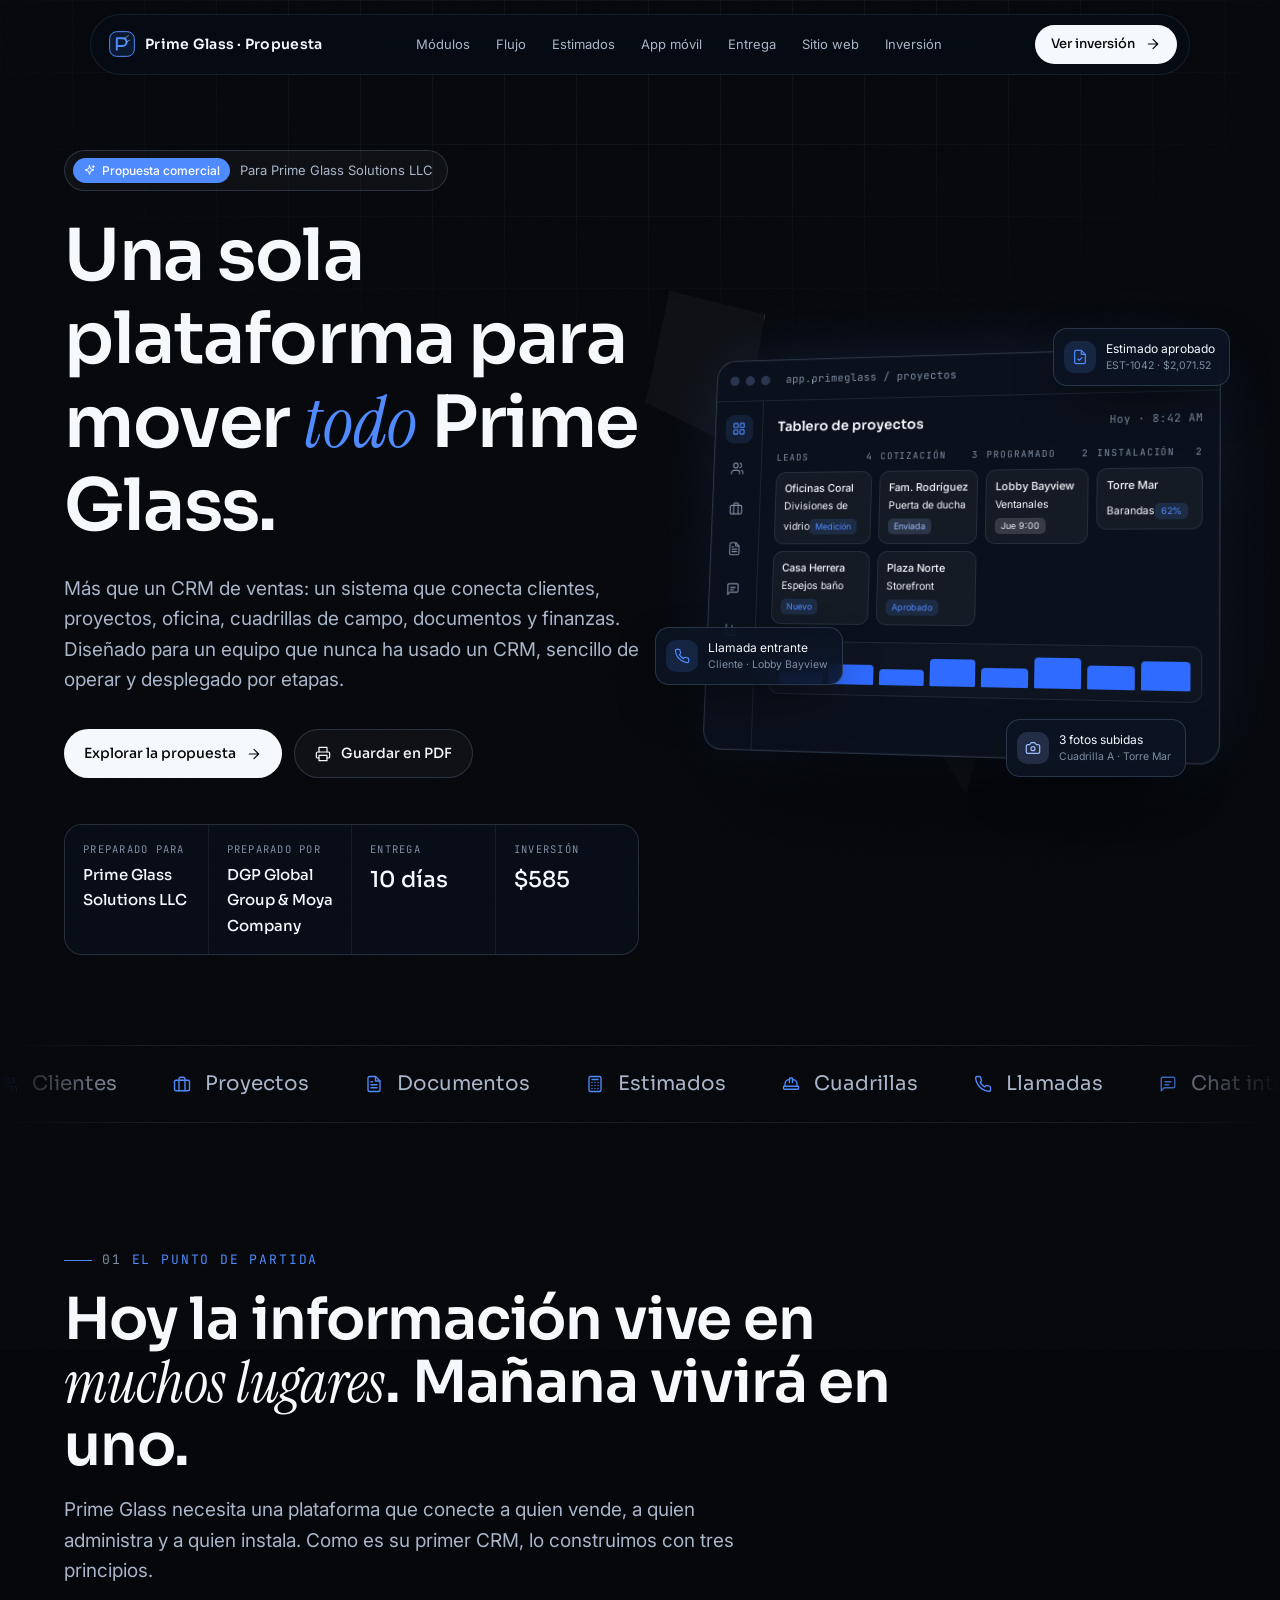
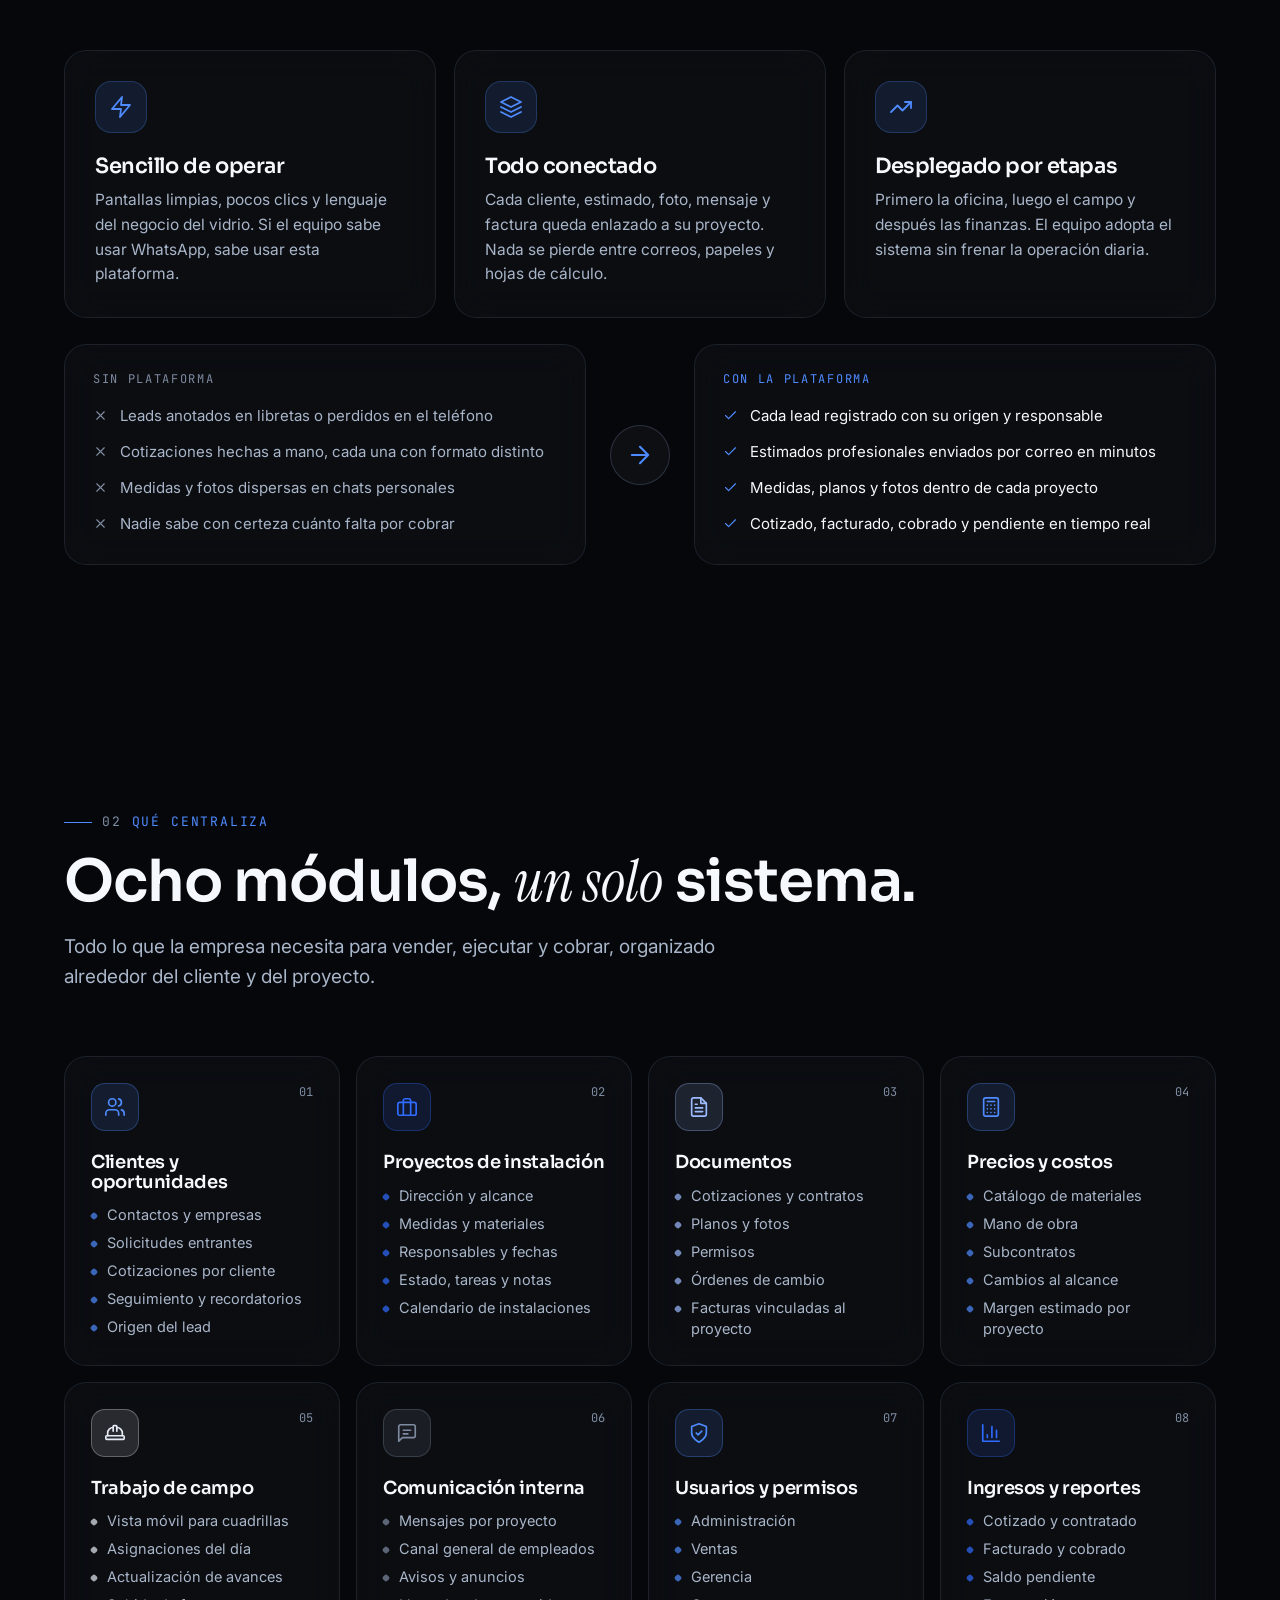
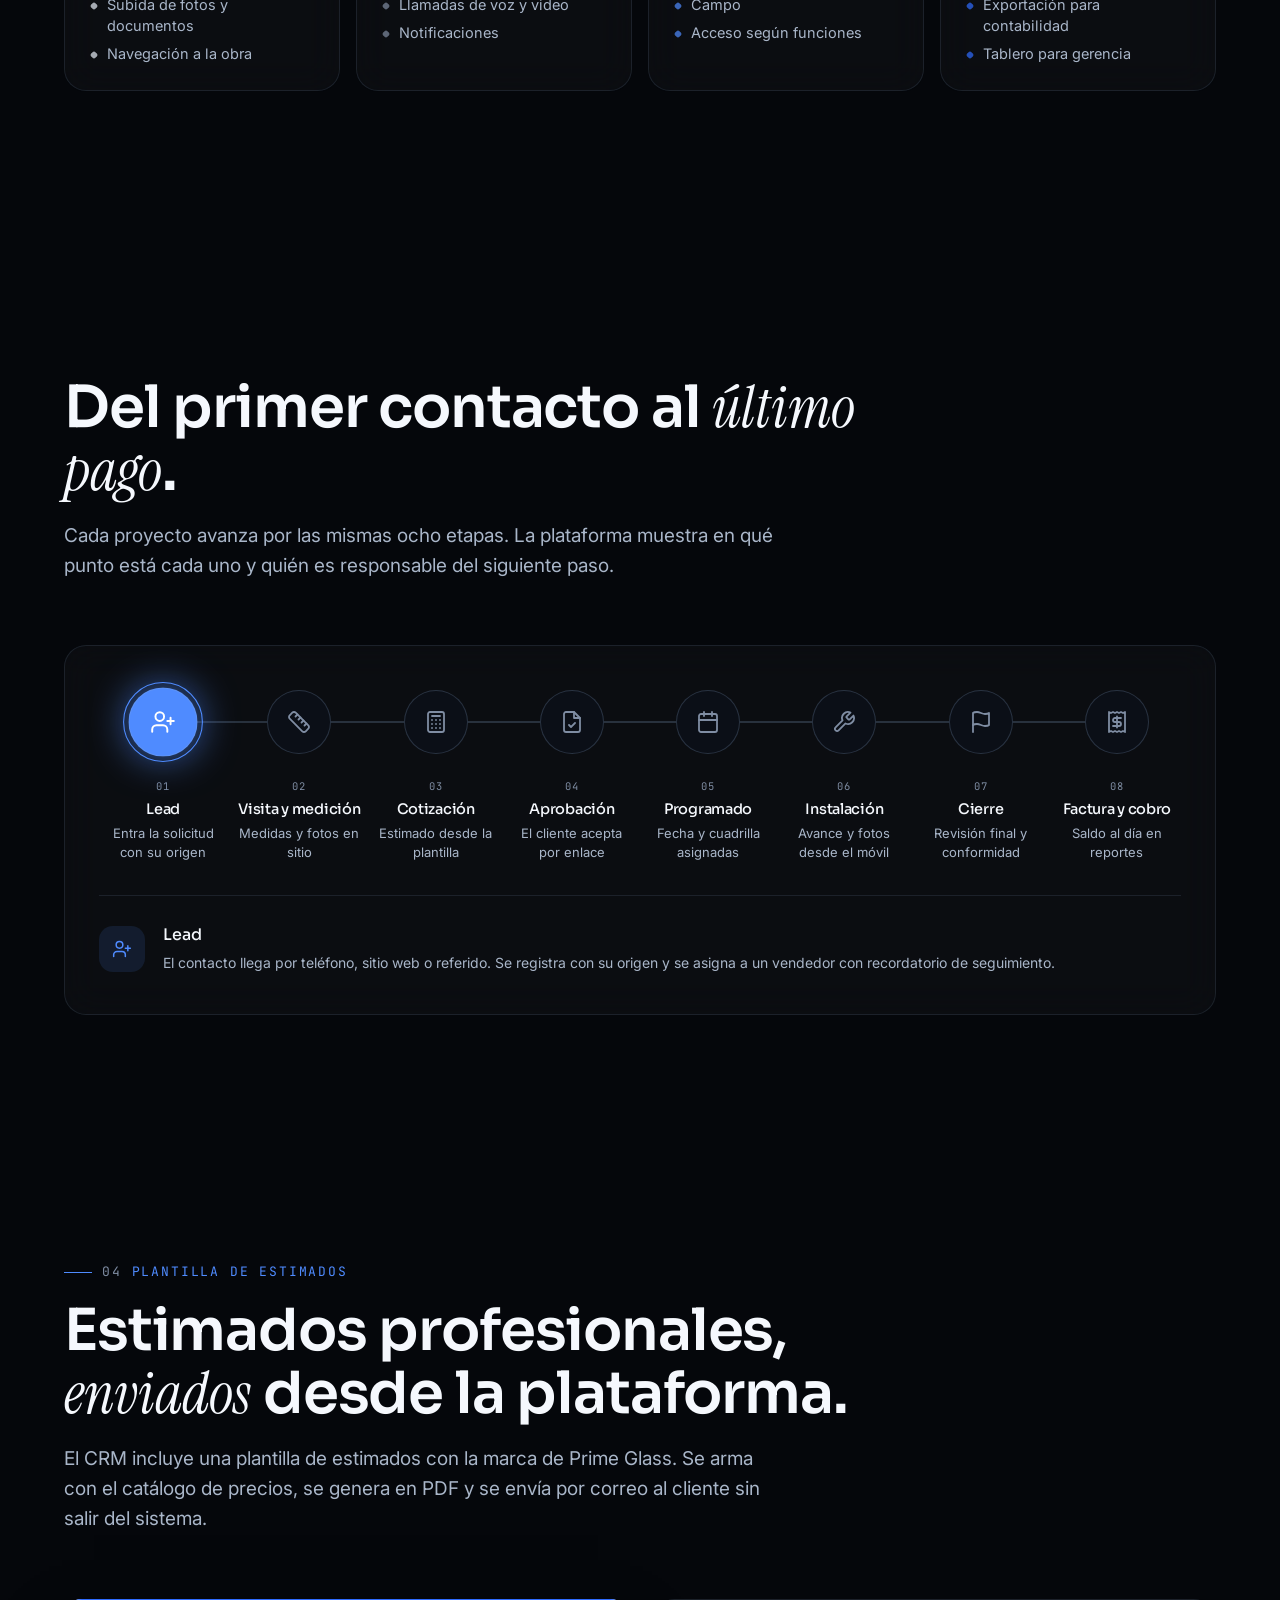
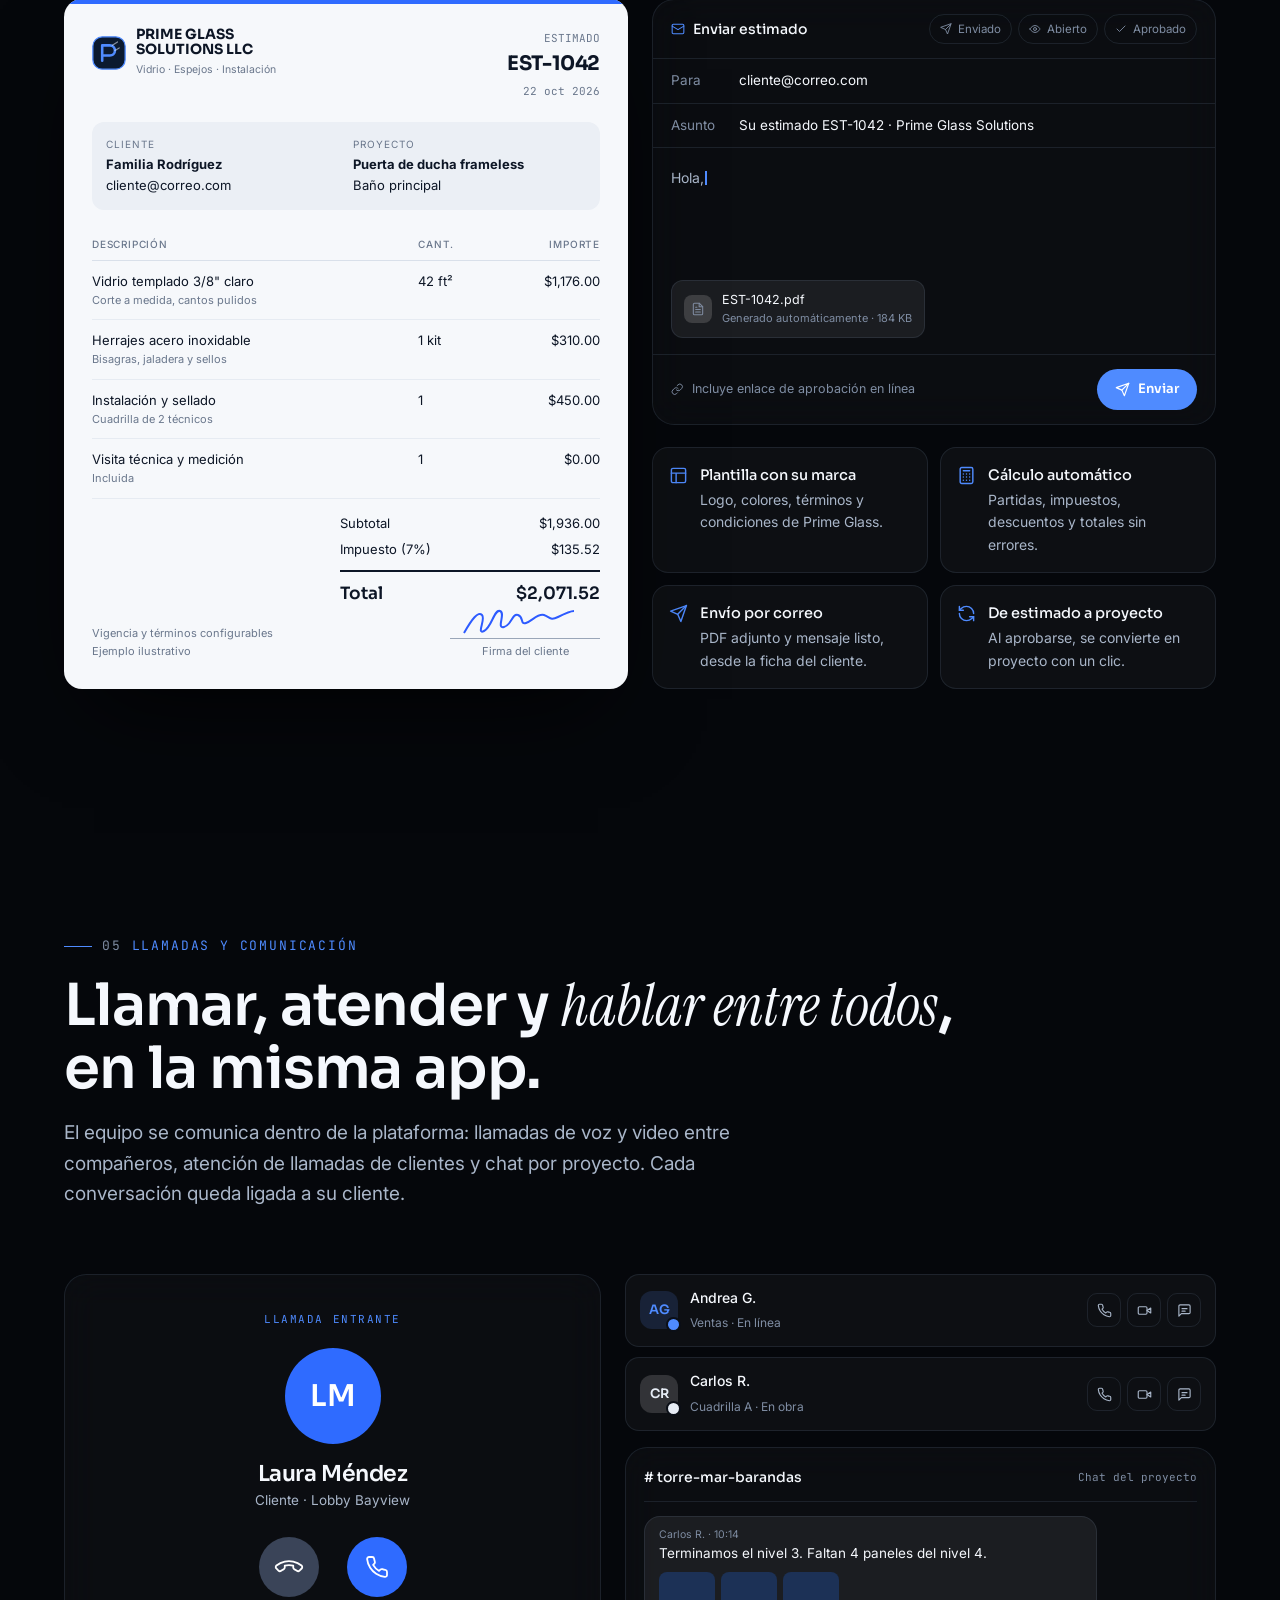
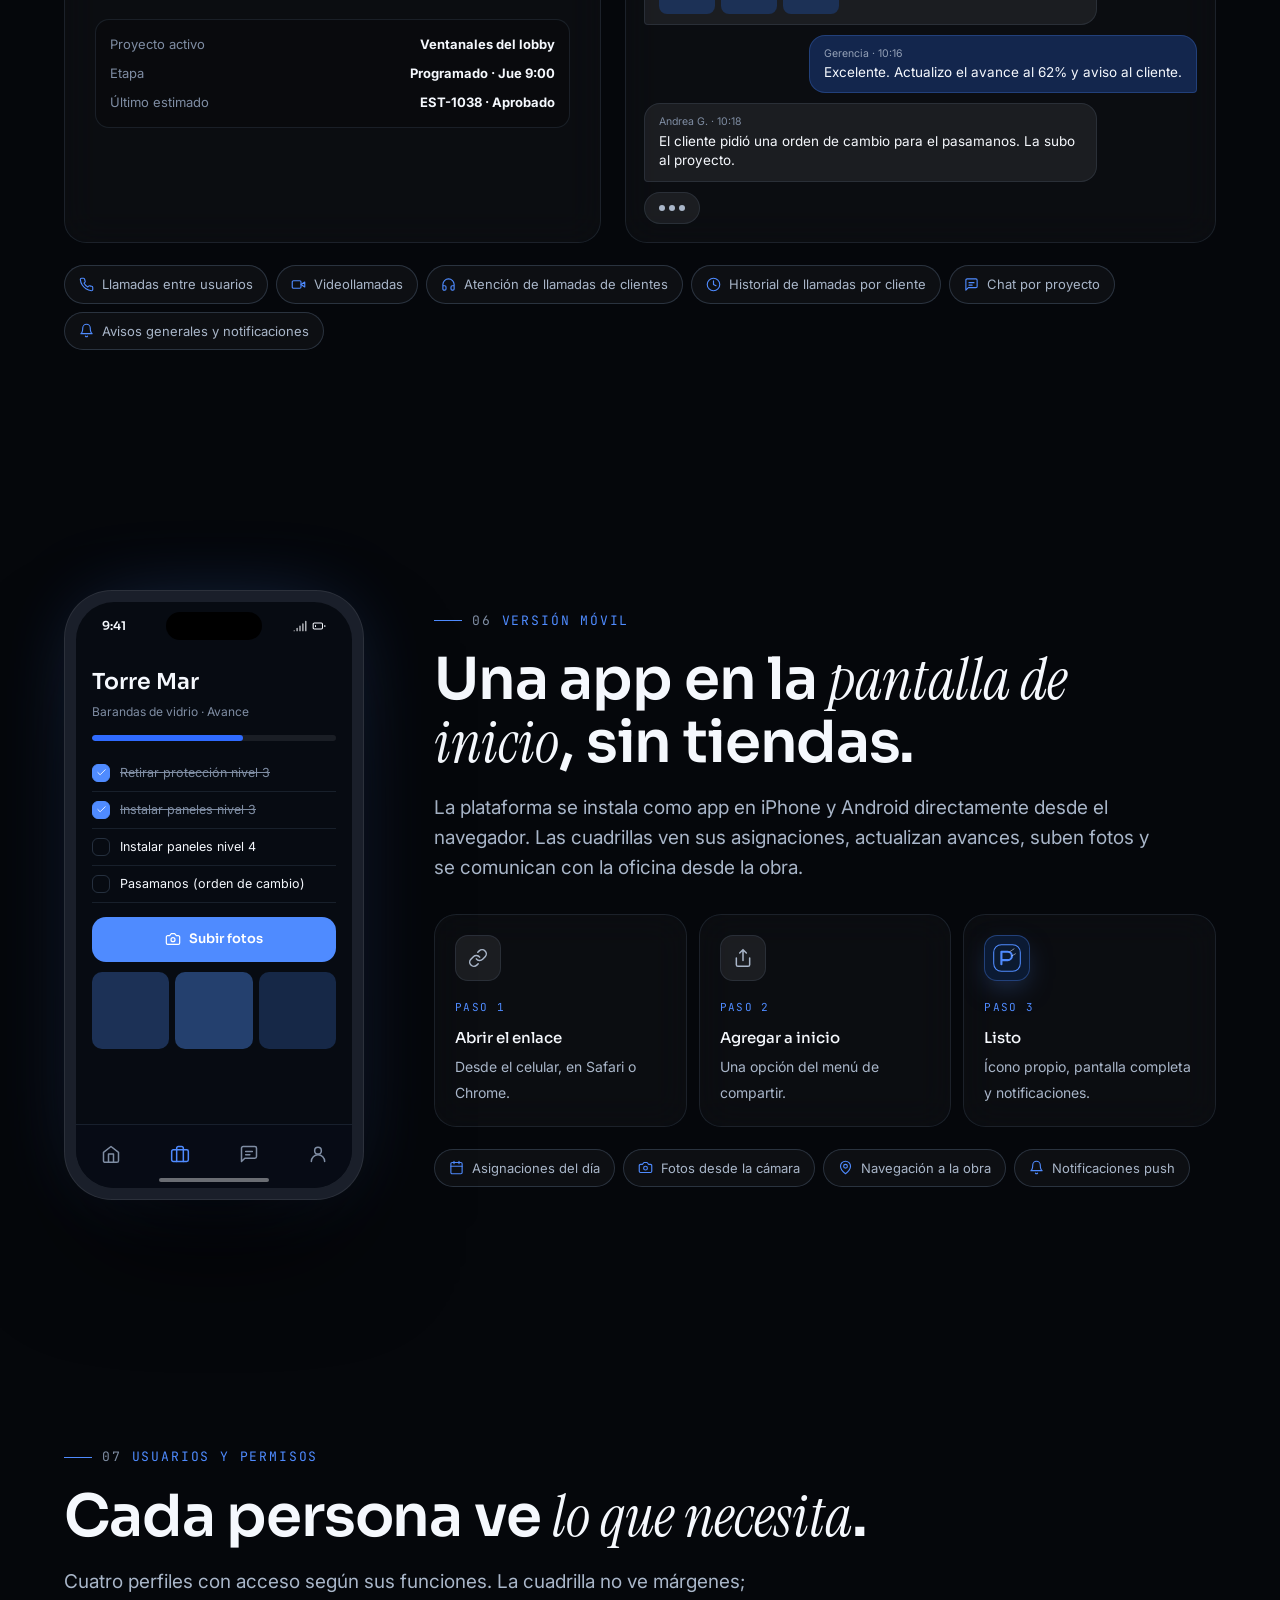
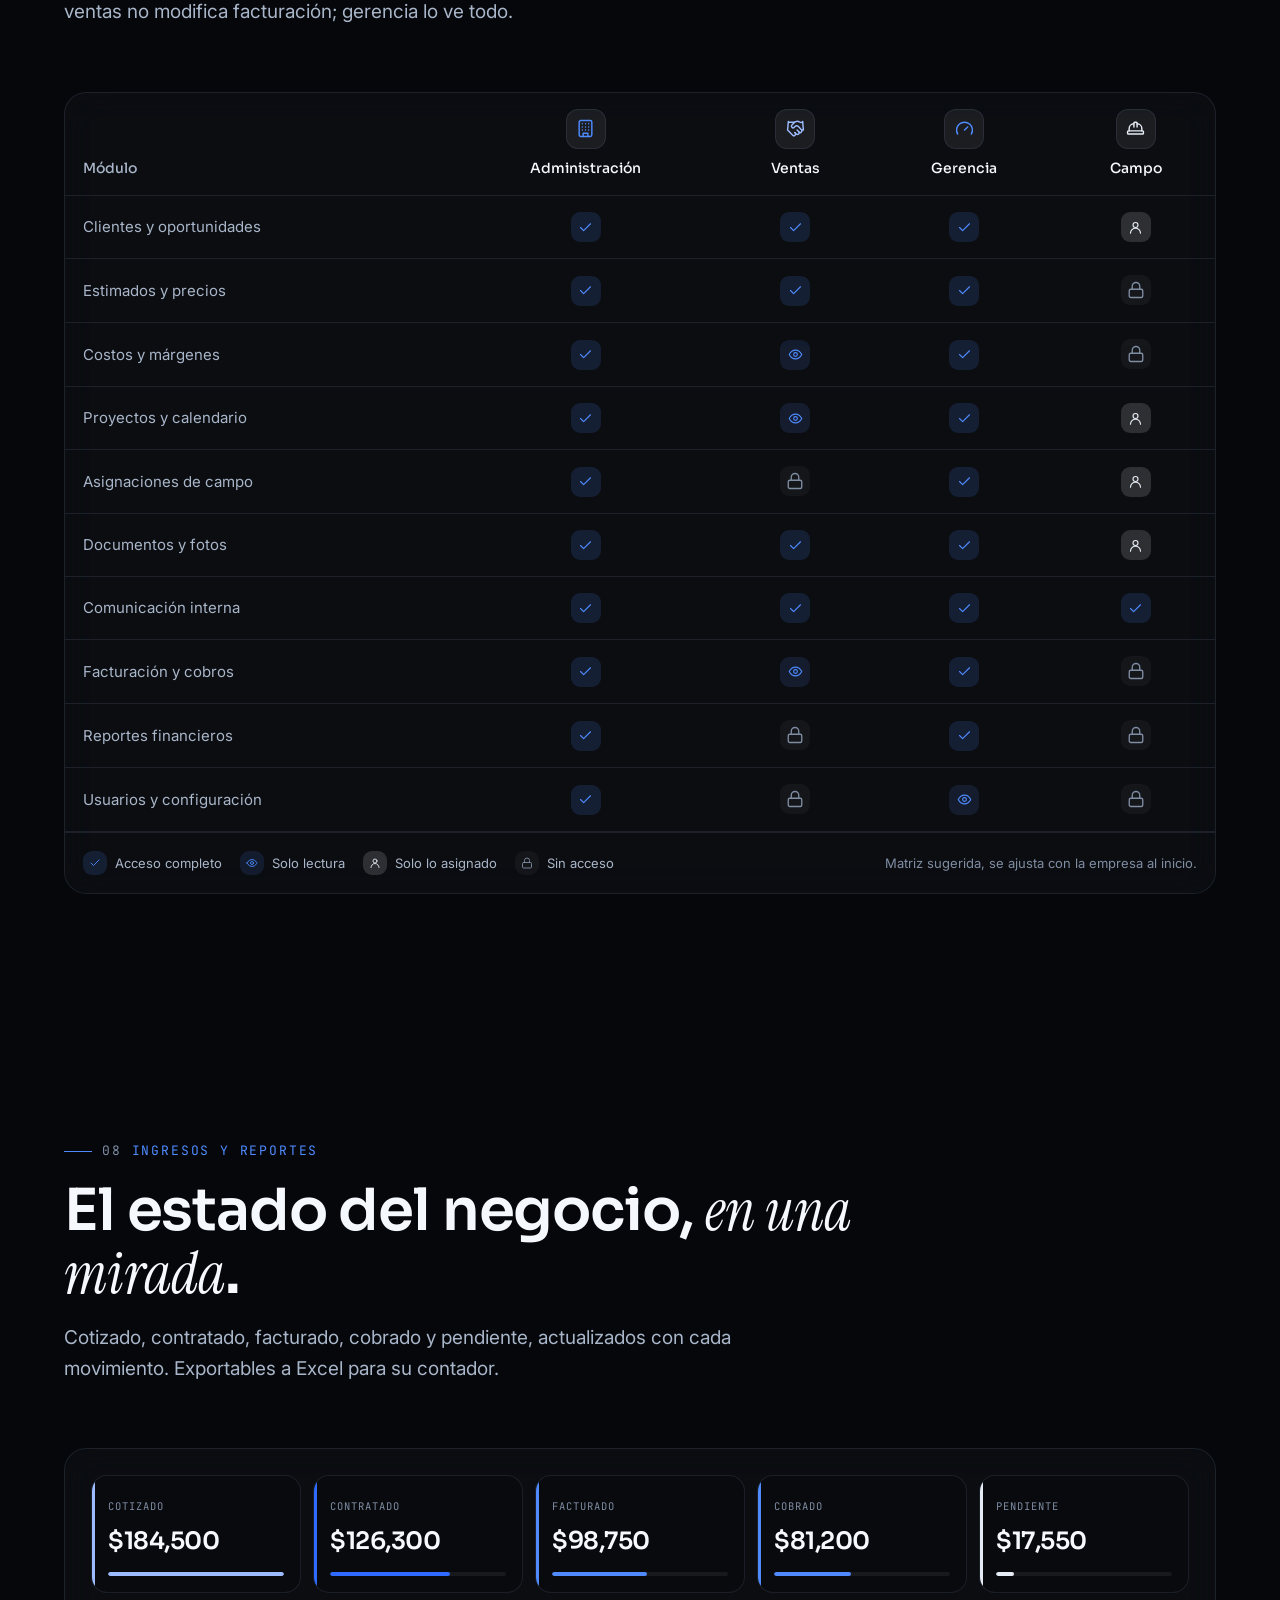
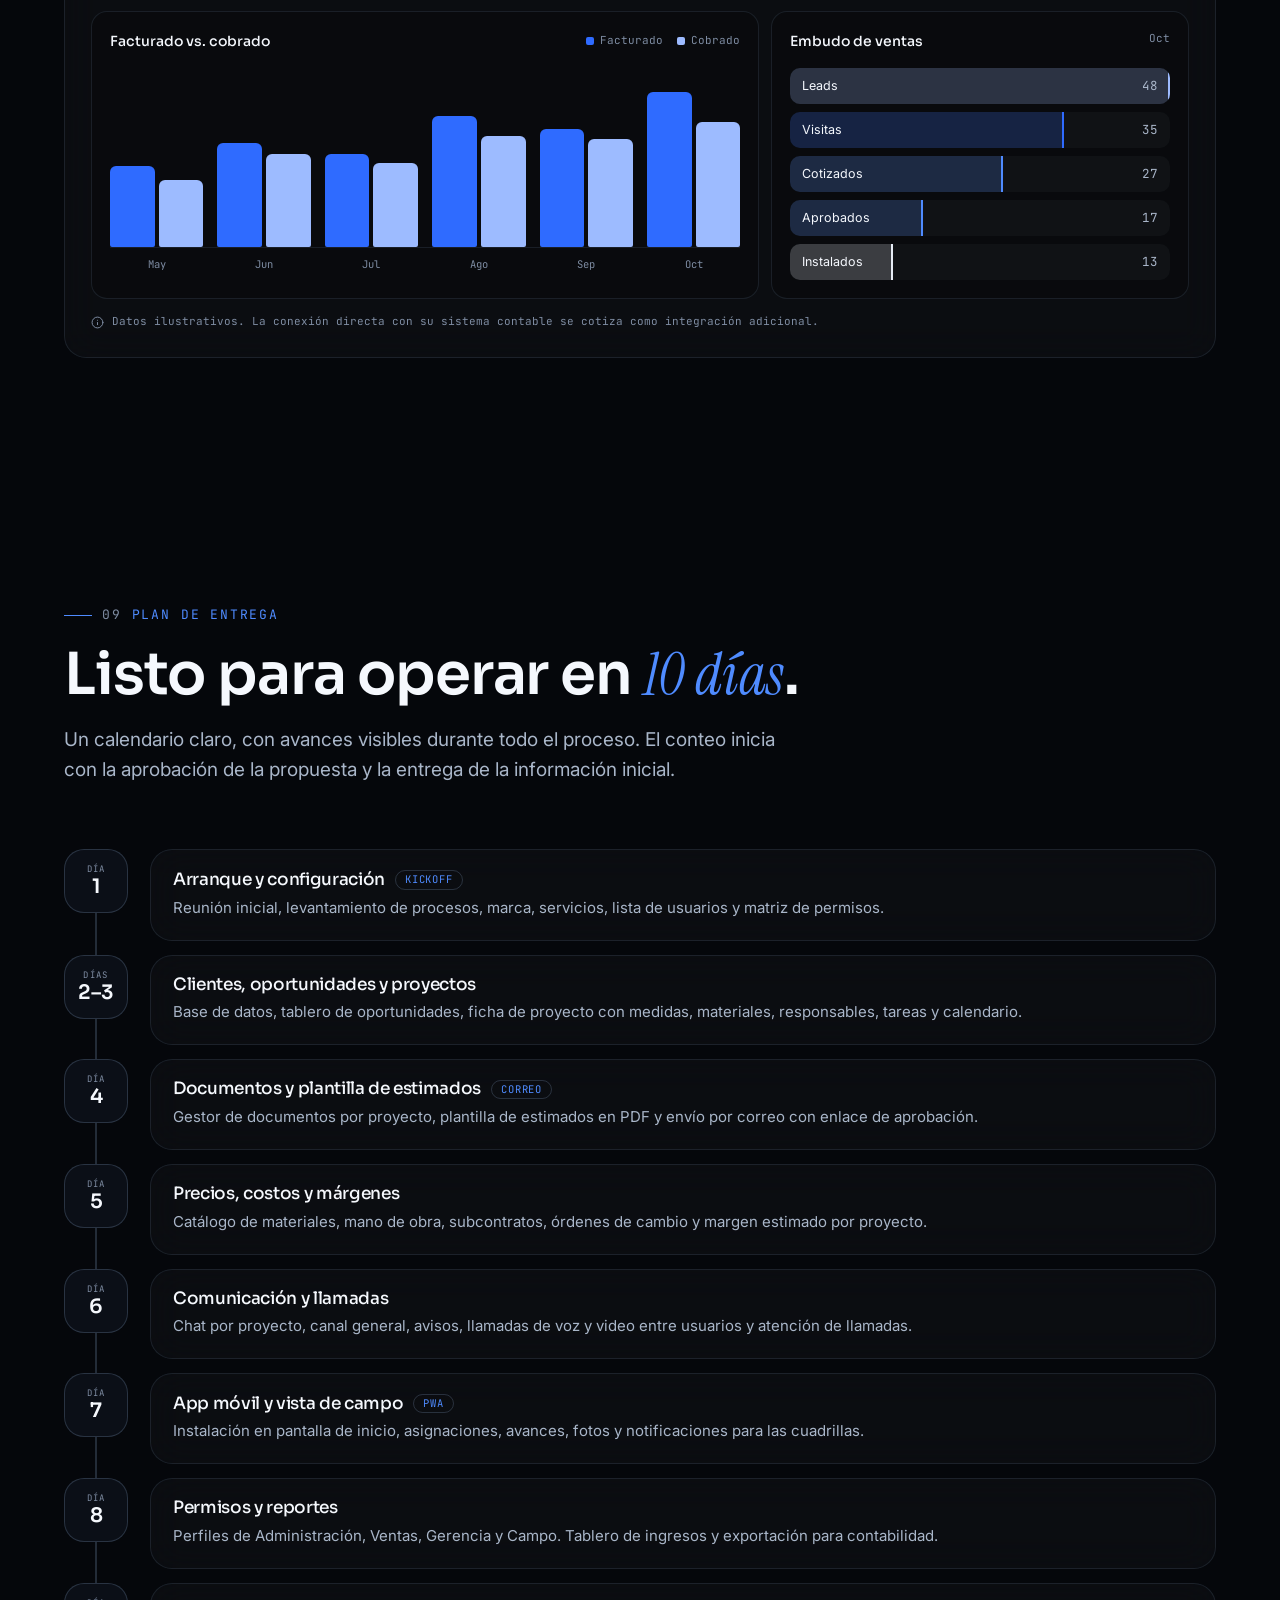
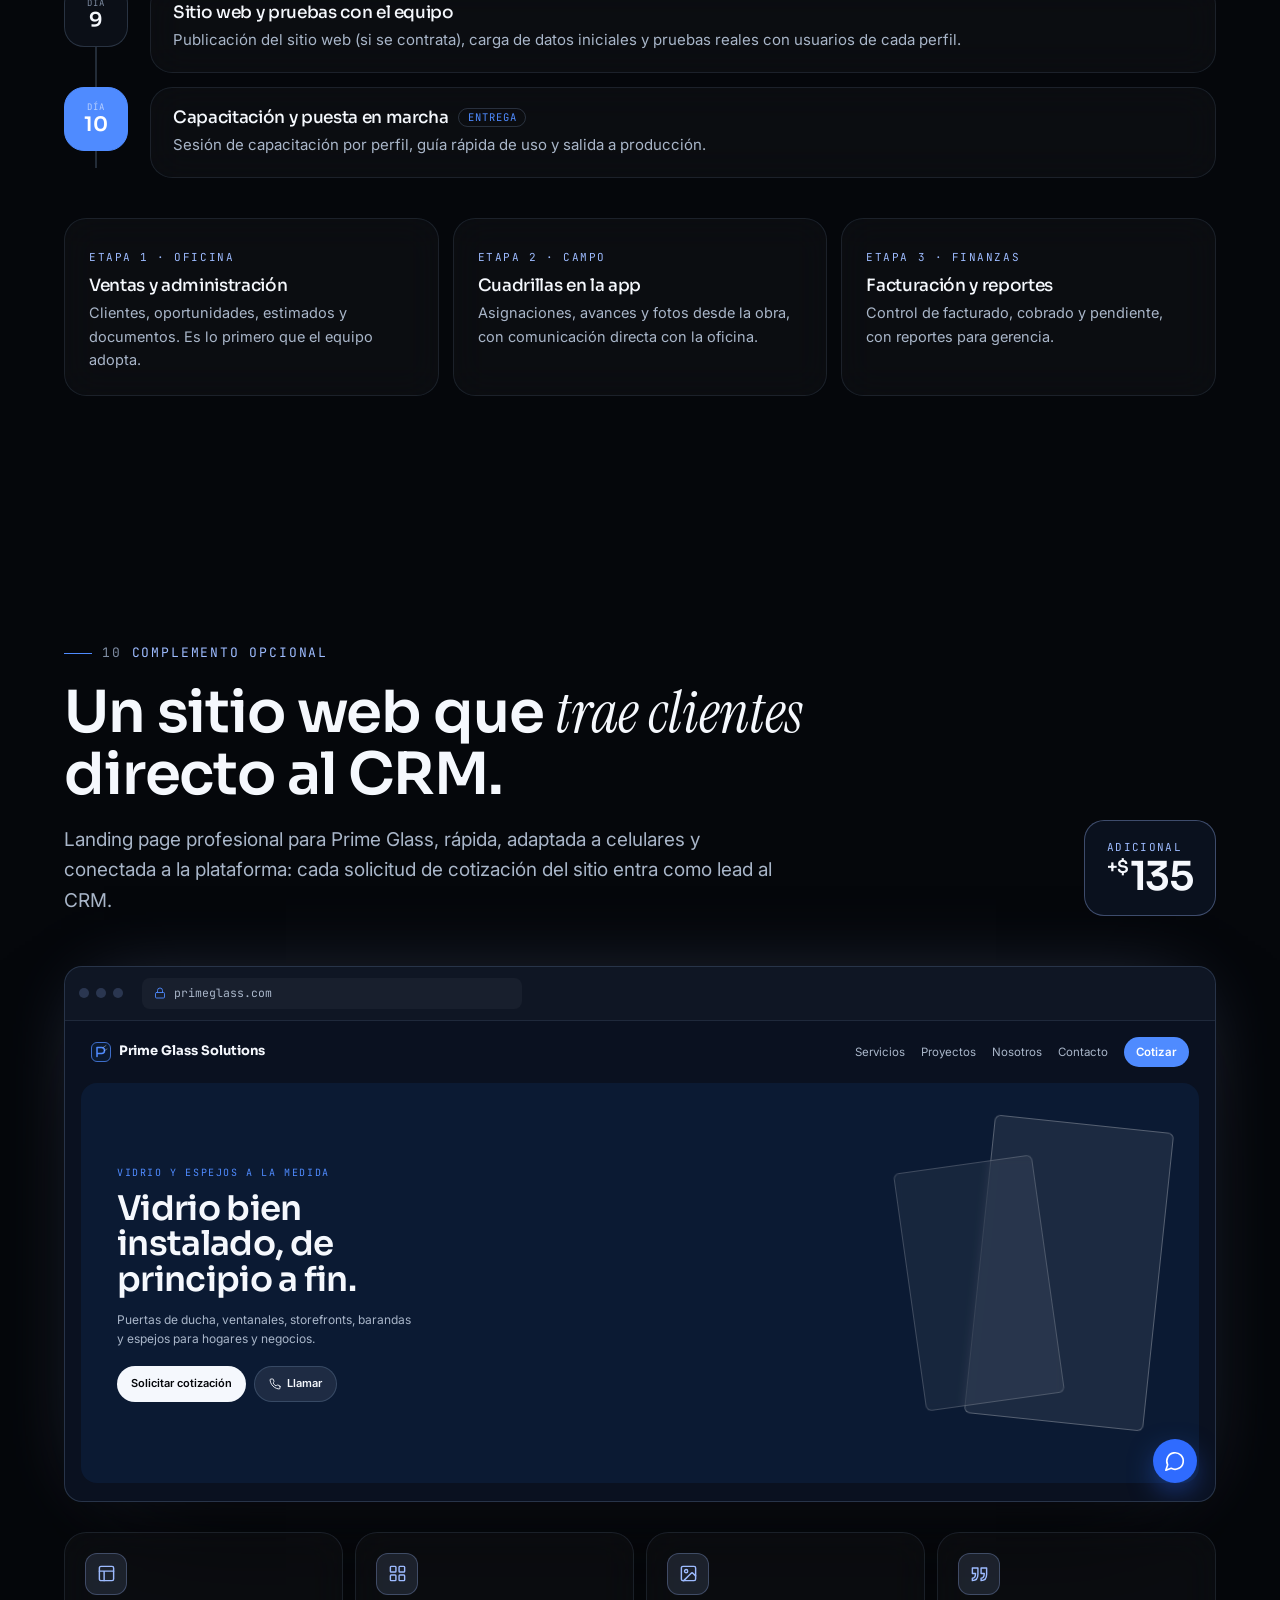
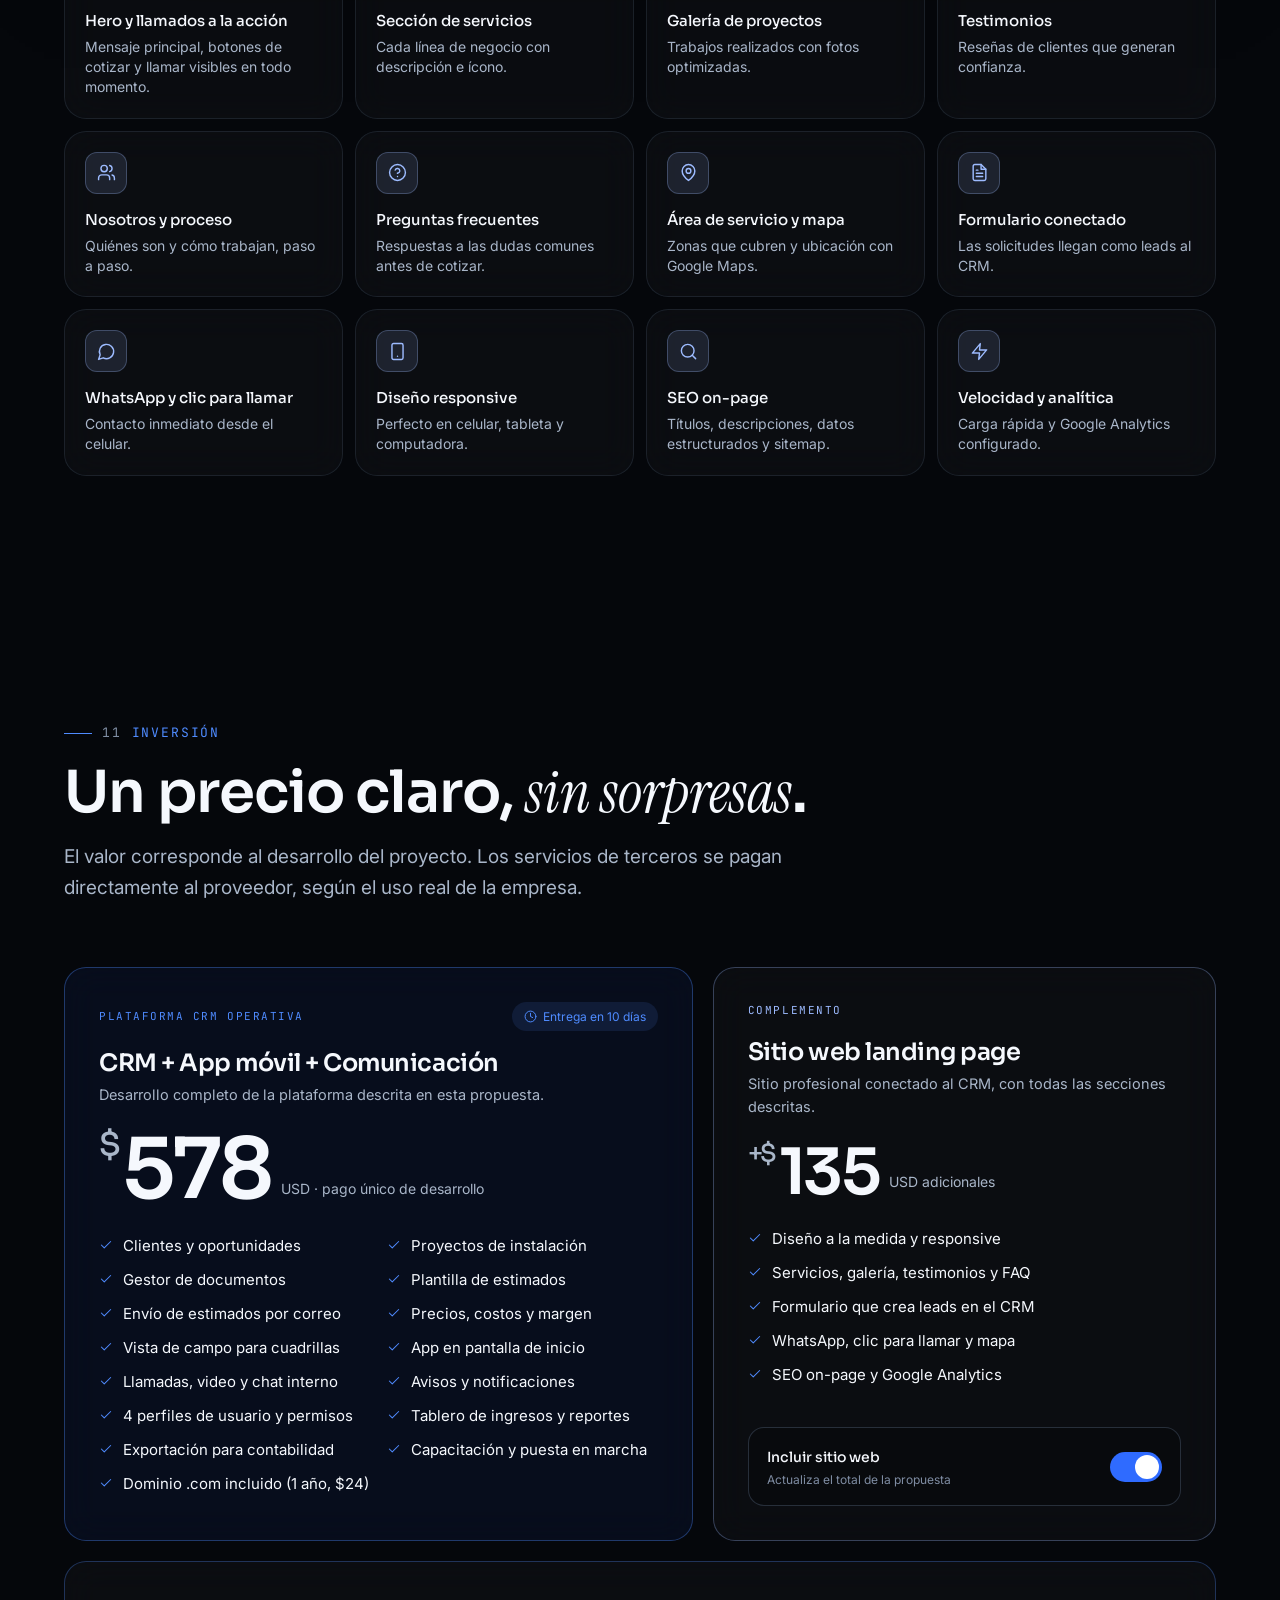
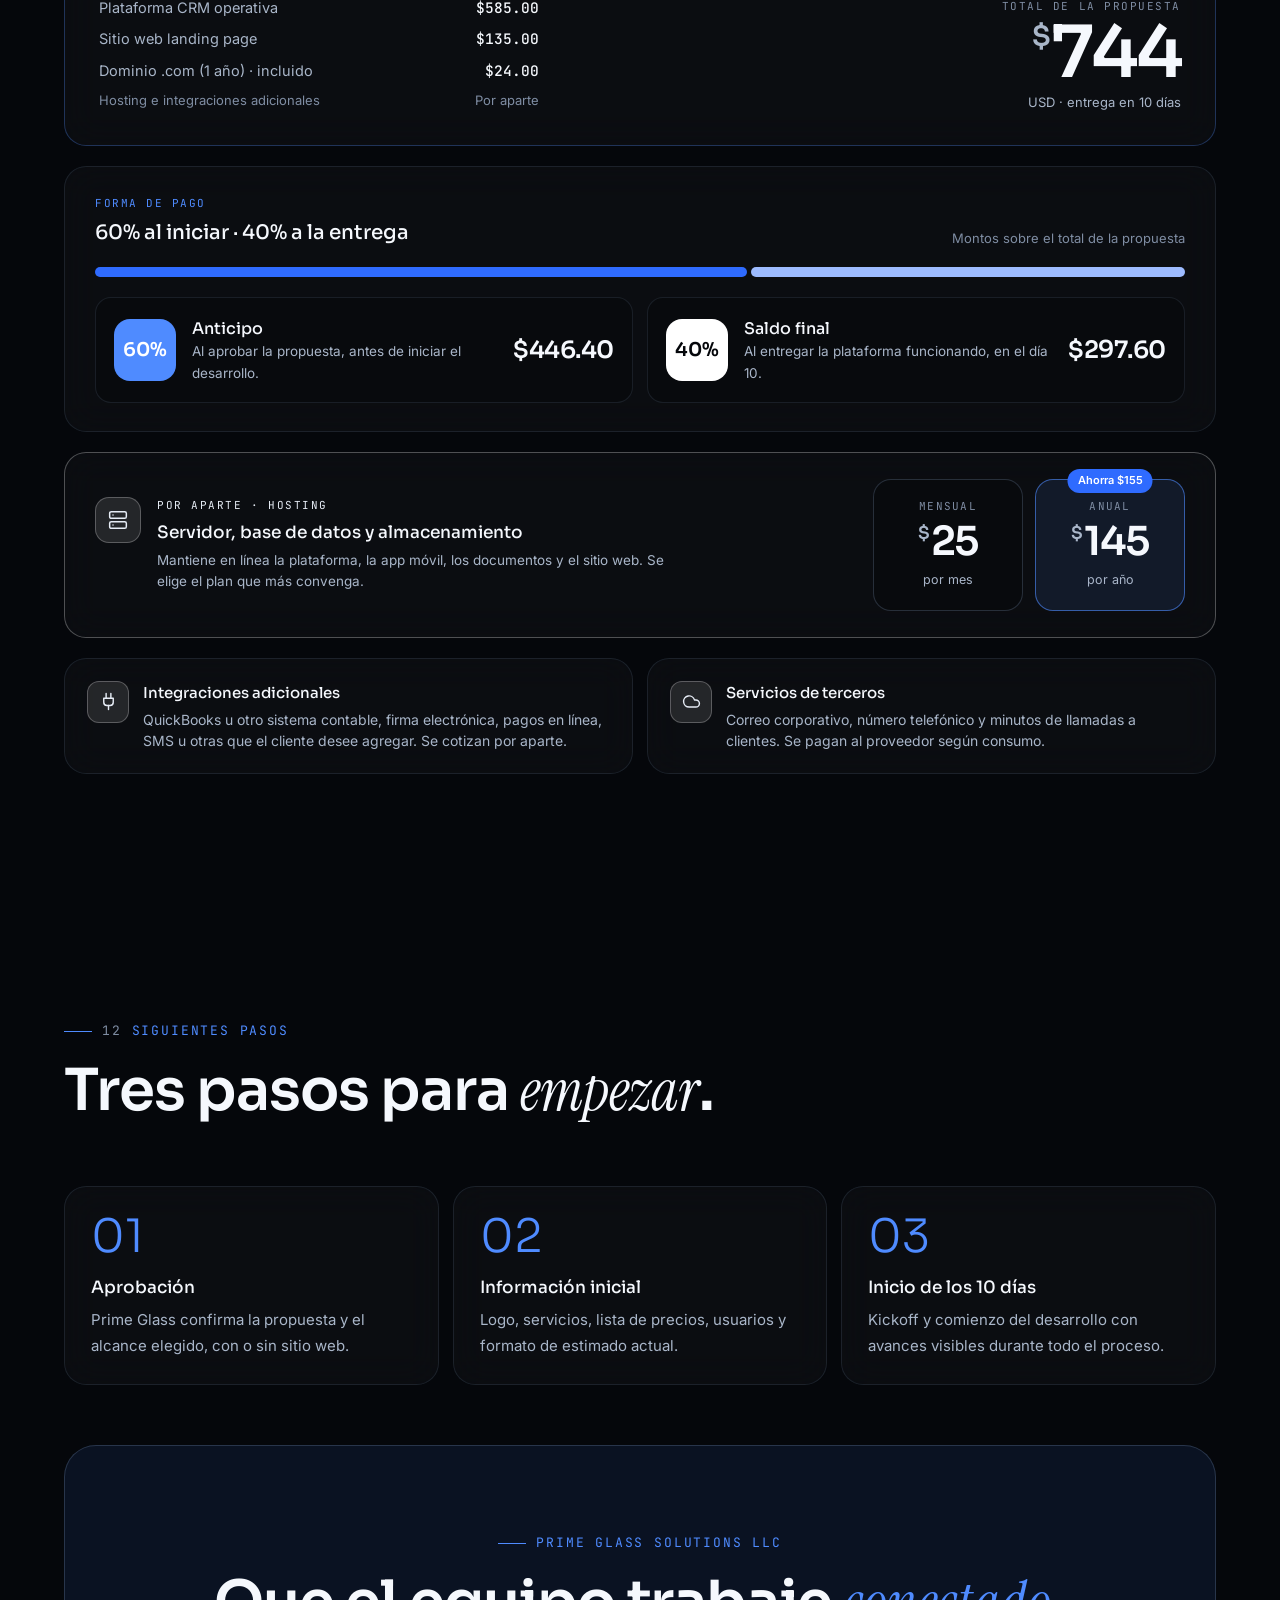
==== propuesta/index.html @ 51d17e4b "Add commercial proposal page for Prime Glass Solutions at /propuesta CRM platform proposal from DGP " ====
<!doctype html>
<html lang="es">
<head>
<meta charset="utf-8">
<meta name="viewport" content="width=device-width, initial-scale=1, viewport-fit=cover">
<title>Propuesta Prime Glass</title>
<meta name="description" content="Propuesta comercial de DGP Global Group y Moya Company para Prime Glass Solutions LLC: plataforma CRM operativa, app móvil y sitio web.">
<meta name="theme-color" content="#05080F">
<link rel="preconnect" href="https://fonts.googleapis.com">
<link rel="preconnect" href="https://fonts.gstatic.com" crossorigin>
<link href="https://fonts.googleapis.com/css2?family=Inter:wght@400;500;600&family=Sora:wght@300;400;500;600;700&family=Instrument+Serif:ital@0;1&family=JetBrains+Mono:wght@400;500&display=swap" rel="stylesheet">
<style>
:root{
  --bg:#05070B;--bg2:#0B0F17;--bg3:#111723;
  --line:rgba(148,178,220,.12);--line2:rgba(148,178,220,.22);
  --text:#F5F8FD;--muted:#A9B6C9;--dim:#7F8DA3;
  --cyan:#4F8BFF;--blue:#2F6BFF;--violet:#9DBBFF;--green:#4F8BFF;--amber:#E6ECF5;--rose:#7F8BA0;
  --glass:rgba(255,255,255,.035);--glass2:rgba(255,255,255,.065);
  --grad:var(--blue);
  --r:22px;--maxw:1200px;
  --ease:cubic-bezier(.2,.8,.2,1);
  --display:"Sora",system-ui,sans-serif;--body:"Inter",system-ui,sans-serif;--serif:"Instrument Serif",Georgia,serif;--mono:"JetBrains Mono",ui-monospace,monospace;
}
*{box-sizing:border-box;margin:0;padding:0}
html{scroll-behavior:smooth;-webkit-text-size-adjust:100%}
body{background:var(--bg);color:var(--text);font-family:var(--body);font-size:16px;line-height:1.6;overflow-x:clip;-webkit-font-smoothing:antialiased}
a{color:inherit;text-decoration:none}
button{font:inherit;color:inherit;background:none;border:0;cursor:pointer}
svg.i{width:1em;height:1em;fill:none;stroke:currentColor;stroke-width:1.8;stroke-linecap:round;stroke-linejoin:round;flex:none}
::selection{background:rgba(79,139,255,.3)}

/* ---------- Ambient background ---------- */
.ambient{position:fixed;inset:0;z-index:-2;overflow:hidden;pointer-events:none}
.orb{position:absolute;border-radius:50%;filter:blur(90px);opacity:.55;will-change:transform}
@keyframes drift1{50%{transform:translate(180px,140px) scale(1.15)}}
@keyframes drift2{50%{transform:translate(-160px,-120px) scale(.9)}}
@keyframes drift3{50%{transform:translate(120px,-160px) scale(1.1)}}
.gridbg{position:absolute;inset:0;background-image:linear-gradient(var(--line) 1px,transparent 1px),linear-gradient(90deg,var(--line) 1px,transparent 1px);background-size:72px 72px;mask-image:radial-gradient(ellipse 80% 60% at 50% 0%,#000 30%,transparent 75%);-webkit-mask-image:radial-gradient(ellipse 80% 60% at 50% 0%,#000 30%,transparent 75%);opacity:.5}
.grain{position:fixed;inset:-50%;z-index:-1;pointer-events:none;opacity:.03;background-image:url("data:image/svg+xml,%3Csvg xmlns='http://www.w3.org/2000/svg' width='160' height='160'%3E%3Cfilter id='n'%3E%3CfeTurbulence type='fractalNoise' baseFrequency='.9' numOctaves='3' stitchTiles='stitch'/%3E%3C/filter%3E%3Crect width='100%25' height='100%25' filter='url(%23n)'/%3E%3C/svg%3E");animation:grain 8s steps(8) infinite}
@keyframes grain{25%{transform:translate(-3%,2%)}50%{transform:translate(2%,-3%)}75%{transform:translate(-2%,-2%)}}

/* ---------- Layout ---------- */
.wrap{max-width:var(--maxw);margin:0 auto;padding:0 24px}
section{position:relative;padding:120px 0}
.eyebrow{display:inline-flex;align-items:center;gap:10px;font-family:var(--mono);font-size:13px;letter-spacing:.14em;text-transform:uppercase;color:var(--cyan)}
.eyebrow .num{color:var(--dim)}
.eyebrow::before{content:"";width:28px;height:1px;background:var(--cyan)}
h1,h2,h3,h4{font-family:var(--display);font-weight:600;letter-spacing:-.02em;line-height:1.08}
h2{font-size:clamp(34px,5vw,58px);margin:18px 0 18px;max-width:900px}
h2 em,h1 em{font-family:var(--serif);font-style:italic;font-weight:400;letter-spacing:0}
.lead{font-size:clamp(16px,1.6vw,19px);color:var(--muted);max-width:720px}
.gtext{color:var(--cyan)}
@keyframes shine{to{background-position:200% 0}}
.head{margin-bottom:64px}

/* glass card */
.card{position:relative;background:rgba(255,255,255,.028);transition:border-color .4s,background .4s;border:1px solid var(--line);border-radius:var(--r);backdrop-filter:blur(18px);-webkit-backdrop-filter:blur(18px);overflow:hidden;isolation:isolate}
.card:hover{border-color:rgba(79,139,255,.45);background:rgba(79,139,255,.04)}

/* reveal */
.rv{opacity:0;transform:translateY(34px);filter:blur(6px);transition:opacity 1s var(--ease),transform 1s var(--ease),filter 1s var(--ease);transition-delay:var(--d,0s)}
.rv.in{opacity:1;transform:none;filter:none}

/* ---------- Nav ---------- */
.progress{position:fixed;top:0;left:0;height:2px;width:100%;transform-origin:0 50%;transform:scaleX(0);background:var(--grad);z-index:60}
nav.top{position:fixed;top:14px;left:50%;transform:translateX(-50%);z-index:50;width:min(calc(100% - 32px),1100px);display:flex;align-items:center;justify-content:space-between;gap:16px;padding:10px 12px 10px 18px;border-radius:999px;background:rgba(8,13,24,.62);border:1px solid var(--line);backdrop-filter:blur(20px) saturate(1.4);-webkit-backdrop-filter:blur(20px) saturate(1.4);animation:navIn 1s var(--ease) .3s both}
@keyframes navIn{from{opacity:0;transform:translate(-50%,-30px)}}
.brand{display:flex;align-items:center;gap:10px;font-family:var(--display);font-weight:600;font-size:14px;letter-spacing:.02em;white-space:nowrap}
.brand svg{width:26px;height:26px}
.navlinks{display:flex;gap:2px}
.navlinks a{font-size:13px;color:var(--muted);padding:8px 12px;border-radius:999px;transition:color .3s,background .3s}
.navlinks a:hover,.navlinks a.on{color:var(--text);background:var(--glass2)}
.btn{position:relative;display:inline-flex;align-items:center;justify-content:center;gap:10px;font-family:var(--display);font-weight:500;font-size:14px;padding:12px 20px;border-radius:999px;transition:transform .3s var(--ease),box-shadow .3s,background .3s;white-space:nowrap}
.btn svg{width:16px;height:16px;transition:transform .3s var(--ease)}
.btn:hover svg{transform:translateX(3px)}
.btn-p{background:var(--text);color:#05070B;box-shadow:0 0 0 0 rgba(79,139,255,.4)}
.btn-p:hover{box-shadow:0 10px 40px -8px rgba(79,139,255,.6);transform:translateY(-2px)}
.btn-g{border:1px solid var(--line2);background:var(--glass)}
.btn-g:hover{background:var(--glass2);transform:translateY(-2px)}
.btn-sm{padding:9px 16px;font-size:13px}

/* ---------- Hero ---------- */
.hero{min-height:100vh;min-height:100svh;padding:150px 0 90px;display:flex;align-items:center}
.hero-grid{display:grid;grid-template-columns:1.05fr .95fr;gap:56px;align-items:center}
.pill{display:inline-flex;align-items:center;gap:10px;padding:7px 14px 7px 8px;border-radius:999px;border:1px solid var(--line2);background:var(--glass);font-size:13px;color:var(--muted)}
.pill b{white-space:nowrap;display:inline-flex;align-items:center;gap:6px;font-weight:500;color:#fff;background:var(--cyan);padding:3px 10px;border-radius:999px;font-size:12px}
.pill b svg{width:13px;height:13px}
.hero h1{font-size:clamp(40px,5.6vw,74px);margin:26px 0 24px}
.hero h1 .w{display:inline-block;overflow:hidden;vertical-align:top;padding-bottom:.08em}
.hero h1 .w>span{display:inline-block;transform:translateY(105%);animation:wordUp 1.1s var(--ease) forwards;animation-delay:calc(.35s + var(--i)*.08s)}
@keyframes wordUp{to{transform:none}}
.fade-in{opacity:0;animation:fadeUp 1s var(--ease) forwards;animation-delay:var(--d,1s)}
@keyframes fadeUp{from{opacity:0;transform:translateY(20px)}to{opacity:1;transform:none}}
.hero .lead{margin-bottom:34px}
.hero-cta{display:flex;flex-wrap:wrap;gap:12px;margin-bottom:46px}
.meta{display:grid;grid-template-columns:repeat(4,1fr);gap:1px;background:var(--line);border:1px solid var(--line);border-radius:18px;overflow:hidden}
.meta div{background:rgba(7,12,22,.85);padding:16px 18px}
.meta small{display:block;font-family:var(--mono);font-size:10.5px;letter-spacing:.12em;text-transform:uppercase;color:var(--dim);margin-bottom:4px}
.meta strong{font-family:var(--display);font-weight:500;font-size:15px}
.meta strong.big{font-size:22px}

/* hero mock */
.stage{position:relative;perspective:1400px}
.mock{transform-style:preserve-3d;transform:rotateY(-12deg) rotateX(6deg);transition:transform .6s var(--ease);border-radius:20px;background:#0B111C;border:1px solid var(--line2);box-shadow:0 60px 120px -30px rgba(0,0,0,.8),0 0 0 1px rgba(255,255,255,.03) inset,0 0 80px -20px rgba(79,139,255,.25);overflow:hidden;opacity:0;animation:mockIn 1.4s var(--ease) .6s forwards}
@keyframes mockIn{from{opacity:0;transform:rotateY(-25deg) rotateX(14deg) translateY(60px) scale(.94)}to{opacity:1}}
.mock-bar{display:flex;align-items:center;gap:7px;padding:12px 14px;border-bottom:1px solid var(--line)}
.mock-bar i{width:10px;height:10px;border-radius:50%;background:#2A3650}

.mock-bar span{margin-left:10px;font-family:var(--mono);font-size:11px;color:var(--dim)}
.mock-body{display:grid;grid-template-columns:52px 1fr;min-height:360px}
.mock-side{border-right:1px solid var(--line);padding:14px 0;display:flex;flex-direction:column;align-items:center;gap:12px}
.mock-side span{width:30px;height:30px;border-radius:9px;display:grid;place-items:center;color:var(--dim);font-size:15px}
.mock-side span.on{background:rgba(79,139,255,.12);color:var(--cyan)}
.mock-main{padding:16px}
.mock-title{display:flex;justify-content:space-between;align-items:center;margin-bottom:14px}
.mock-title b{font-family:var(--display);font-weight:600;font-size:14px}
.mock-title em{font-style:normal;font-size:11px;color:var(--dim);font-family:var(--mono)}
.kanban{display:grid;grid-template-columns:repeat(4,1fr);gap:8px}
.col h5{font-family:var(--mono);font-weight:400;font-size:9.5px;letter-spacing:.1em;text-transform:uppercase;color:var(--dim);margin-bottom:8px;display:flex;justify-content:space-between}
.kc{background:rgba(255,255,255,.045);border:1px solid var(--line);border-radius:10px;padding:9px;margin-bottom:7px;font-size:10.5px;line-height:1.35}
.kc b{display:block;font-weight:500;font-size:11px;margin-bottom:4px}
.kc .tg{display:inline-block;font-size:9px;padding:2px 6px;border-radius:5px;margin-top:6px}
.tg.c{background:rgba(79,139,255,.14);color:var(--cyan)}.tg.v{background:rgba(157,187,255,.16);color:var(--violet)}.tg.g{background:rgba(79,139,255,.14);color:var(--green)}.tg.a{background:rgba(255,255,255,.14);color:var(--amber)}
.kc.moving{animation:moveCard 7s var(--ease) infinite;position:relative;z-index:2}
@keyframes moveCard{0%,18%{transform:none;box-shadow:none}28%{transform:translate(0,-6px) rotate(-2deg);box-shadow:0 18px 30px -10px rgba(0,0,0,.6)}48%,80%{transform:translate(calc(100% + 8px),-6px) rotate(0);box-shadow:0 0 0 1px var(--cyan)}90%,100%{transform:translate(calc(100% + 8px),0);box-shadow:none}}
.mini-bars{display:flex;gap:6px;align-items:flex-end;height:54px;margin-top:10px;padding:10px;border:1px solid var(--line);border-radius:10px;background:rgba(255,255,255,.02)}
.mini-bars i{flex:1;border-radius:4px 4px 1px 1px;background:var(--blue);transform-origin:bottom;animation:barPulse 3.2s ease-in-out infinite;animation-delay:calc(var(--k)*.15s)}
@keyframes barPulse{0%,100%{transform:scaleY(.55)}50%{transform:scaleY(1)}}
.float{position:absolute;display:flex;align-items:center;gap:10px;padding:10px 14px 10px 10px;border-radius:14px;background:rgba(12,20,36,.85);border:1px solid var(--line2);backdrop-filter:blur(16px);-webkit-backdrop-filter:blur(16px);box-shadow:0 20px 50px -15px rgba(0,0,0,.7);font-size:12px;white-space:nowrap;opacity:0;animation:fadeUp .9s var(--ease) forwards,bob 6s ease-in-out infinite;animation-delay:var(--d),calc(var(--d) + 1s)}
.float .ic{width:32px;height:32px;border-radius:10px;display:grid;place-items:center;font-size:16px}
.float small{display:block;color:var(--dim);font-size:10.5px}
.float.f1{top:-22px;right:-14px;--d:1.6s}.float.f1 .ic{background:rgba(79,139,255,.15);color:var(--green)}
.float.f2{bottom:70px;left:-40px;--d:1.9s}.float.f2 .ic{background:rgba(79,139,255,.15);color:var(--cyan)}
.float.f3{bottom:-22px;right:30px;--d:2.2s}.float.f3 .ic{background:rgba(157,187,255,.16);color:var(--violet)}
@keyframes bob{50%{translate:0 -8px}}
.shard{position:absolute;border:1px solid rgba(255,255,255,.12);background:rgba(255,255,255,.035);backdrop-filter:blur(6px);-webkit-backdrop-filter:blur(6px);pointer-events:none;animation:shard 14s ease-in-out infinite}
.shard.s1{width:120px;height:160px;top:-60px;left:-50px;clip-path:polygon(20% 0,100% 15%,80% 100%,0 70%);--r:-14deg}
.shard.s2{width:90px;height:110px;bottom:-40px;left:40%;clip-path:polygon(0 10%,100% 0,70% 100%);animation-delay:-5s;--r:18deg}
@keyframes shard{0%,100%{transform:rotate(var(--r)) translateY(0)}50%{transform:rotate(calc(var(--r)*-1)) translateY(-18px)}}

/* marquee */
.marquee{border-block:1px solid var(--line);padding:22px 0;overflow:hidden;mask-image:linear-gradient(90deg,transparent,#000 12%,#000 88%,transparent);-webkit-mask-image:linear-gradient(90deg,transparent,#000 12%,#000 88%,transparent)}
.mq{display:flex;gap:56px;width:max-content;animation:mq 40s linear infinite}
.mq span{display:inline-flex;align-items:center;gap:14px;font-family:var(--display);font-size:20px;color:var(--muted);white-space:nowrap}
.mq span svg{color:var(--cyan);width:18px;height:18px}
@keyframes mq{to{transform:translateX(-50%)}}

/* ---------- Principles ---------- */
.three{display:grid;grid-template-columns:repeat(3,1fr);gap:18px}
.pcard{padding:30px}
.pcard .ico{width:52px;height:52px;border-radius:16px;display:grid;place-items:center;font-size:24px;color:var(--cyan);background:rgba(79,139,255,.12);border:1px solid rgba(79,139,255,.25);margin-bottom:22px}
.pcard h3{font-size:21px;margin-bottom:10px}
.pcard p{color:var(--muted);font-size:15.5px}
.before-after{display:grid;grid-template-columns:1fr auto 1fr;gap:24px;align-items:stretch;margin-top:26px}
.ba{padding:28px}
.ba h4{font-family:var(--mono);font-weight:400;font-size:12px;letter-spacing:.14em;text-transform:uppercase;margin-bottom:18px}
.ba.bad h4{color:var(--rose)}.ba.good h4{color:var(--green)}
.ba ul{list-style:none;display:grid;gap:12px}
.ba li{display:flex;gap:12px;align-items:flex-start;color:var(--muted);font-size:15px}
.ba li svg{margin-top:4px;font-size:15px}
.ba.bad li svg{color:var(--rose)}.ba.good li svg{color:var(--green)}
.ba.good li{color:var(--text)}
.ba-arrow{display:grid;place-items:center;color:var(--cyan);font-size:28px}
.ba-arrow span{width:60px;height:60px;border-radius:50%;display:grid;place-items:center;border:1px solid var(--line2);background:var(--glass);animation:spinGlow 4s linear infinite}
@keyframes spinGlow{0%,100%{box-shadow:0 0 0 0 rgba(79,139,255,.4)}50%{box-shadow:0 0 0 14px rgba(79,139,255,0)}}

/* ---------- Modules ---------- */
.mods{display:grid;grid-template-columns:repeat(4,1fr);gap:16px}
.mod{padding:26px;display:flex;flex-direction:column;min-height:100%;transition:transform .5s var(--ease)}
.mod:hover{transform:translateY(-6px)}
.mod .top{display:flex;justify-content:space-between;align-items:flex-start;margin-bottom:22px}
.mod .ico{width:48px;height:48px;border-radius:14px;display:grid;place-items:center;font-size:22px;color:var(--c,var(--cyan));background:color-mix(in srgb,var(--c,var(--cyan)) 13%,transparent);border:1px solid color-mix(in srgb,var(--c,var(--cyan)) 30%,transparent);transition:transform .6s var(--ease)}
.mod:hover .ico{transform:rotate(-8deg) scale(1.08)}
.mod .n{font-family:var(--mono);font-size:12px;color:var(--dim)}
.mod h3{font-size:18px;margin-bottom:12px}
.mod ul{list-style:none;display:grid;gap:7px}
.mod li{position:relative;padding-left:16px;font-size:14.5px;color:var(--muted);line-height:1.45}
.mod li::before{content:"";position:absolute;left:0;top:.6em;width:6px;height:6px;border-radius:2px;background:var(--c,var(--cyan));opacity:.7;transform:rotate(45deg)}

/* ---------- Flow ---------- */
.flow{padding:44px 34px 38px}
.steps{position:relative;display:grid;grid-template-columns:repeat(8,1fr);gap:8px}
.track{position:absolute;top:31px;left:6.25%;right:6.25%;height:2px;background:var(--line2);border-radius:2px;overflow:hidden}
.track i{position:absolute;inset:0;transform-origin:0 50%;transform:scaleX(var(--p,0));background:var(--grad);transition:transform .9s var(--ease);box-shadow:0 0 20px var(--cyan)}
.step{position:relative;text-align:center;z-index:1}
.step .dot{width:64px;height:64px;margin:0 auto 18px;border-radius:50%;display:grid;place-items:center;font-size:24px;color:var(--dim);background:var(--bg2);border:1px solid var(--line2);transition:all .6s var(--ease);position:relative}
.step .dot::after{content:"";position:absolute;inset:-6px;border-radius:50%;border:1px solid var(--cyan);opacity:0;transform:scale(.8);transition:all .6s var(--ease)}
.step.done .dot{color:var(--cyan);border-color:rgba(79,139,255,.5);background:#0F1A2E}
.step.now .dot{color:#fff;background:var(--cyan);box-shadow:0 0 40px -4px var(--cyan);transform:scale(1.08)}
.step.now .dot::after{opacity:1;transform:scale(1);animation:ring 1.6s ease-out infinite}
@keyframes ring{to{transform:scale(1.5);opacity:0}}
.step small{font-family:var(--mono);font-size:10.5px;color:var(--dim);letter-spacing:.1em}
.step h4{font-size:14.5px;margin:4px 0 6px;font-weight:500}
.step p{font-size:13px;color:var(--muted);line-height:1.45;padding:0 4px}
.flow-detail{margin-top:34px;padding-top:26px;border-top:1px solid var(--line);display:flex;gap:18px;align-items:center;min-height:74px}
.flow-detail .badge{flex:none;width:46px;height:46px;border-radius:14px;display:grid;place-items:center;background:rgba(79,139,255,.12);color:var(--cyan);font-size:20px}
.flow-detail b{font-family:var(--display);font-weight:500;display:block;margin-bottom:2px}
.flow-detail span{color:var(--muted);font-size:14px}
.flow-detail .txt{transition:opacity .4s,transform .4s}
.flow-detail .txt.swap{opacity:0;transform:translateY(8px)}

/* ---------- Estimates ---------- */
.split{display:grid;grid-template-columns:1fr 1fr;gap:24px;align-items:start}
.doc{background:#F6F8FB;color:#0D1626;border-radius:18px;padding:28px;box-shadow:0 40px 90px -30px rgba(0,0,0,.85);position:relative;overflow:hidden;font-size:13px}
.doc::before{content:"";position:absolute;top:0;left:0;right:0;height:5px;background:var(--grad)}
.doc-h{display:flex;justify-content:space-between;align-items:flex-start;gap:16px;margin-bottom:22px}
.doc-logo{display:flex;align-items:center;gap:10px}
.doc-logo svg{width:34px;height:34px}
.doc-logo b{font-family:var(--display);font-size:14px;display:block;line-height:1.1}
.doc-logo small{font-size:10.5px;color:#6A778C}
.doc-no{text-align:right}
.doc-no b{font-family:var(--display);font-size:20px;letter-spacing:-.02em;display:block}
.doc-no small{font-family:var(--mono);font-size:11px;color:#6A778C}
.doc-to{display:grid;grid-template-columns:1fr 1fr;gap:14px;padding:14px;border-radius:12px;background:#EBEFF5;margin-bottom:18px}
.doc-to small{display:block;font-size:10px;letter-spacing:.1em;text-transform:uppercase;color:#6A778C;margin-bottom:2px}
.doc table{width:100%;border-collapse:collapse}
.doc th{font-size:10px;letter-spacing:.08em;text-transform:uppercase;color:#6A778C;font-weight:500;text-align:left;padding:8px 0;border-bottom:1px solid #D9E0EA}
.doc td{padding:10px 0;border-bottom:1px solid #E6EBF2;vertical-align:top}
.doc td:last-child,.doc th:last-child{text-align:right}
.doc td small{display:block;color:#6A778C;font-size:11px}
.doc tr.row{opacity:0;transform:translateX(-10px);transition:all .6s var(--ease)}
.doc.in tr.row{opacity:1;transform:none}
.doc tr.row:nth-child(2){transition-delay:.15s}.doc tr.row:nth-child(3){transition-delay:.3s}.doc tr.row:nth-child(4){transition-delay:.45s}
.doc-tot{margin-left:auto;width:min(260px,100%);margin-top:14px;display:grid;gap:6px}
.doc-tot div{display:flex;justify-content:space-between}
.doc-tot .t{border-top:2px solid #0D1626;padding-top:8px;margin-top:4px;font-family:var(--display);font-weight:600;font-size:17px}
.doc-foot{margin-top:18px;display:flex;justify-content:space-between;align-items:flex-end;gap:16px;font-size:11px;color:#6A778C}
.sign{width:150px;border-top:1px solid #9AA6B8;padding-top:4px;text-align:center;position:relative}
.sign svg{position:absolute;bottom:18px;left:10px;width:130px;height:40px;stroke:#2D5BFF;stroke-width:2;fill:none;stroke-dasharray:320;stroke-dashoffset:320;transition:stroke-dashoffset 2s ease 1.2s}
.in .sign svg{stroke-dashoffset:0}
.stamp{position:absolute;right:24px;top:118px;border:2px solid #2F6BFF;color:#2F6BFF;font-family:var(--display);font-weight:700;font-size:13px;letter-spacing:.12em;padding:6px 12px;border-radius:8px;transform:rotate(-10deg) scale(2);opacity:0;transition:all .5s cubic-bezier(.3,1.6,.5,1)}
.stamp.on{opacity:.9;transform:rotate(-10deg) scale(1)}
.mail{padding:0}
.mail-h{display:flex;align-items:center;justify-content:space-between;padding:14px 18px;border-bottom:1px solid var(--line)}
.mail-h b{font-family:var(--display);font-weight:500;font-size:14px;display:flex;align-items:center;gap:8px}
.mail-h b svg{color:var(--cyan)}
.mail-row{display:flex;gap:10px;padding:11px 18px;border-bottom:1px solid var(--line);font-size:13.5px}
.mail-row span:first-child{color:var(--dim);width:58px;flex:none}
.mail-body{padding:18px;min-height:132px;font-size:14px;color:var(--muted);line-height:1.65}
.caret{display:inline-block;width:2px;height:1.05em;background:var(--cyan);vertical-align:-2px;margin-left:1px;animation:blink 1s steps(2) infinite}
@keyframes blink{50%{opacity:0}}
.attach{display:inline-flex;align-items:center;gap:10px;margin:0 18px 16px;padding:9px 12px;border-radius:12px;background:var(--glass2);border:1px solid var(--line);font-size:12.5px}
.attach .pdf{width:28px;height:28px;border-radius:8px;display:grid;place-items:center;background:rgba(255,255,255,.15);color:var(--rose);font-size:14px}
.attach small{display:block;color:var(--dim);font-size:11px}
.mail-f{display:flex;align-items:center;justify-content:space-between;gap:12px;padding:14px 18px;border-top:1px solid var(--line);flex-wrap:wrap}
.sendbtn{display:inline-flex;align-items:center;gap:8px;padding:10px 18px;border-radius:999px;background:var(--cyan);color:#fff;font-family:var(--display);font-weight:600;font-size:13px;transition:all .4s var(--ease);position:relative;overflow:hidden}
.sendbtn svg{width:15px;height:15px;transition:transform .6s var(--ease)}
.sendbtn.go svg{transform:translate(40px,-40px)}
.sendbtn.sent{background:var(--green)}
.status{display:flex;gap:6px;flex-wrap:wrap}
.status span{display:inline-flex;align-items:center;gap:6px;font-size:11.5px;padding:5px 10px;border-radius:999px;border:1px solid var(--line);color:var(--dim);transition:all .5s var(--ease)}
.status span svg{width:12px;height:12px}
.status span.on{color:var(--green);border-color:rgba(79,139,255,.4);background:rgba(79,139,255,.08)}
.feat-list{display:grid;grid-template-columns:1fr 1fr;gap:12px;margin-top:22px}
.fl{display:flex;gap:12px;padding:16px;border-radius:16px;border:1px solid var(--line);background:var(--glass);font-size:14px}
.fl svg{font-size:19px;color:var(--cyan);margin-top:2px}
.fl b{display:block;font-family:var(--display);font-weight:500;font-size:14.5px;margin-bottom:2px}
.fl span{color:var(--muted);font-size:14px;line-height:1.45}

/* ---------- Comms ---------- */
.comms{display:grid;grid-template-columns:1fr 1.1fr;gap:24px}
.call{padding:30px;text-align:center}
.avatar{position:relative;width:96px;height:96px;margin:18px auto 18px;border-radius:50%;display:grid;place-items:center;font-family:var(--display);font-weight:600;font-size:30px;background:var(--blue);color:#fff}
.avatar i{position:absolute;inset:0;border-radius:50%;border:2px solid var(--cyan);animation:ripple 2.4s ease-out infinite;opacity:0}
.avatar i:nth-child(2){animation-delay:.8s}.avatar i:nth-child(3){animation-delay:1.6s}
@keyframes ripple{0%{transform:scale(1);opacity:.7}100%{transform:scale(1.9);opacity:0}}
.call small{font-family:var(--mono);font-size:11px;letter-spacing:.14em;text-transform:uppercase;color:var(--cyan)}
.call h4{font-size:22px;margin:4px 0 4px}
.call p{color:var(--muted);font-size:13.5px}
.call-btns{display:flex;justify-content:center;gap:28px;margin:26px 0 22px}
.cb{width:60px;height:60px;border-radius:50%;display:grid;place-items:center;font-size:24px;color:#fff;transition:transform .3s}
.cb:hover{transform:scale(1.1)}
.cb.no{background:#3A4458;transform:rotate(135deg)}.cb.no:hover{transform:rotate(135deg) scale(1.1)}
.cb.yes{background:#2F6BFF;animation:jiggle 1.6s ease-in-out infinite}
@keyframes jiggle{0%,60%,100%{transform:rotate(0)}65%{transform:rotate(-14deg)}70%{transform:rotate(14deg)}75%{transform:rotate(-10deg)}80%{transform:rotate(8deg)}85%{transform:rotate(0)}}
.ctx{text-align:left;border:1px solid var(--line);border-radius:14px;padding:14px;background:rgba(0,0,0,.18);font-size:13px;display:grid;gap:8px}
.ctx div{display:flex;justify-content:space-between;gap:10px}
.ctx span{color:var(--dim)}
.team{display:grid;gap:10px;margin-bottom:16px}
.tm{display:flex;align-items:center;gap:12px;padding:12px 14px;border-radius:14px;border:1px solid var(--line);background:var(--glass)}
.tm .av{position:relative;width:38px;height:38px;border-radius:12px;display:grid;place-items:center;font-family:var(--display);font-weight:600;font-size:13px;flex:none}
.tm .av::after{content:"";position:absolute;right:-3px;bottom:-3px;width:11px;height:11px;border-radius:50%;border:2px solid var(--bg2);background:var(--s,var(--green))}
.tm .who{flex:1;min-width:0}
.tm .who b{display:block;font-weight:500;font-size:14px}
.tm .who span{font-size:12px;color:var(--dim)}
.tm .acts{display:flex;gap:6px}
.tm .acts span{width:34px;height:34px;border-radius:10px;display:grid;place-items:center;border:1px solid var(--line);color:var(--muted);font-size:15px;transition:all .3s}
.tm:hover .acts span{color:var(--cyan);border-color:rgba(79,139,255,.35)}
.chat{padding:18px;display:grid;gap:10px}
.chat-h{display:flex;justify-content:space-between;align-items:center;padding-bottom:12px;border-bottom:1px solid var(--line);margin-bottom:4px;font-size:13px}
.chat-h b{font-family:var(--display);font-weight:500;font-size:14px}
.chat-h span{color:var(--dim);font-family:var(--mono);font-size:11px}
.msg{max-width:82%;padding:10px 14px;border-radius:16px;font-size:13.5px;line-height:1.45;opacity:0;transform:translateY(10px) scale(.97);transition:all .6s var(--ease)}
.msg small{display:block;font-size:10.5px;color:var(--dim);margin-bottom:2px}
.msg.l{background:var(--glass2);border:1px solid var(--line);border-bottom-left-radius:4px}
.msg.r{margin-left:auto;background:#13264D;border:1px solid rgba(79,139,255,.25);border-bottom-right-radius:4px}
.msg.r small{color:rgba(234,241,251,.6)}
.msg .ph{display:flex;gap:6px;margin-top:8px}
.msg .ph i{width:56px;height:42px;border-radius:8px;background:#1C3156;position:relative;overflow:hidden}
.msg .ph i::after{content:"";position:absolute;inset:0;background:linear-gradient(115deg,transparent 40%,rgba(255,255,255,.35) 50%,transparent 60%);transform:translateX(-100%);animation:sheen 3s ease-in-out infinite}
.in .msg{opacity:1;transform:none}
.in .msg:nth-child(3){transition-delay:.4s}.in .msg:nth-child(4){transition-delay:.9s}.in .msg:nth-child(5){transition-delay:1.4s}
.typing{display:inline-flex;gap:4px;padding:12px 14px;border-radius:16px;background:var(--glass2);border:1px solid var(--line);width:max-content;opacity:0;transition:opacity .5s 2s}
.in .typing{opacity:1}
.typing i{width:6px;height:6px;border-radius:50%;background:var(--muted);animation:dots 1.2s ease-in-out infinite}
.typing i:nth-child(2){animation-delay:.15s}.typing i:nth-child(3){animation-delay:.3s}
@keyframes dots{0%,60%,100%{transform:none;opacity:.4}30%{transform:translateY(-4px);opacity:1}}
@keyframes sheen{60%,100%{transform:translateX(100%)}}
.chips{display:flex;flex-wrap:wrap;gap:8px;margin-top:22px}
.chip{display:inline-flex;align-items:center;gap:8px;padding:8px 14px;border-radius:999px;border:1px solid var(--line2);background:var(--glass);font-size:13px;color:var(--muted)}
.chip svg{color:var(--cyan);font-size:15px}

/* ---------- Mobile app ---------- */
.app{display:grid;grid-template-columns:auto 1fr;gap:70px;align-items:center}
.phone{position:relative;width:300px;height:610px;border-radius:48px;padding:12px;background:#1A1F2A;box-shadow:0 0 0 1px rgba(255,255,255,.08) inset,0 60px 120px -30px rgba(0,0,0,.9),0 0 90px -30px rgba(79,139,255,.4);animation:phoneFloat 7s ease-in-out infinite}
@keyframes phoneFloat{50%{transform:translateY(-14px) rotate(1deg)}}
.screen{position:relative;height:100%;border-radius:38px;overflow:hidden;background:#070B12}
.notch{position:absolute;top:10px;left:50%;transform:translateX(-50%);width:96px;height:28px;border-radius:20px;background:#000;z-index:5}
.sb{display:flex;justify-content:space-between;padding:14px 26px 0;font-size:12px;font-weight:600;font-family:var(--display)}
.sb span:last-child{display:flex;gap:5px;align-items:center}
.sb span:last-child svg{width:14px;height:14px}
.scr{position:absolute;inset:48px 0 64px;padding:14px 16px;opacity:0;transform:translateX(30px);transition:all .7s var(--ease);pointer-events:none}
.scr.on{opacity:1;transform:none}
.scr.out{opacity:0;transform:translateX(-30px)}
.scr h5{font-family:var(--display);font-size:22px;font-weight:600;margin-bottom:2px}
.scr .sub{font-size:12px;color:var(--dim);margin-bottom:14px}
.job{border:1px solid var(--line);border-radius:16px;padding:12px;margin-bottom:9px;background:var(--glass);font-size:12px}
.job .r1{display:flex;justify-content:space-between;align-items:center;margin-bottom:5px}
.job b{font-size:13px;font-weight:500}
.job .ad{color:var(--dim);display:flex;align-items:center;gap:5px}
.job .ad svg{width:12px;height:12px}
.prog{height:6px;border-radius:6px;background:rgba(255,255,255,.08);overflow:hidden;margin:10px 0 14px}
.prog i{display:block;height:100%;width:0;background:var(--grad);border-radius:6px;transition:width 1.4s var(--ease) .3s}
.scr.on .prog i{width:62%}
.chk{display:flex;align-items:center;gap:10px;font-size:12.5px;padding:8px 0;border-bottom:1px solid var(--line)}
.chk i{width:18px;height:18px;border-radius:6px;border:1.5px solid var(--line2);display:grid;place-items:center;flex:none;font-size:11px}
.chk.ok i{background:var(--green);border-color:var(--green);color:#fff}
.chk.ok span{color:var(--dim);text-decoration:line-through}
.upl{margin-top:14px;display:flex;align-items:center;justify-content:center;gap:8px;padding:12px;border-radius:14px;background:var(--cyan);color:#fff;font-weight:600;font-size:13px;font-family:var(--display)}
.upl svg{width:16px;height:16px}
.thumbs{display:grid;grid-template-columns:repeat(3,1fr);gap:6px;margin-top:10px}
.thumbs i{aspect-ratio:1;border-radius:10px;background:#1C3156;position:relative;overflow:hidden}
.thumbs i::after{content:"";position:absolute;inset:0;background:linear-gradient(115deg,transparent 40%,rgba(255,255,255,.3) 50%,transparent 60%);transform:translateX(-100%);animation:sheen 3s ease-in-out infinite}
.thumbs i:nth-child(2){background:#24406E}.thumbs i:nth-child(3){background:#162847}
.tabbar{position:absolute;bottom:0;left:0;right:0;height:64px;display:flex;justify-content:space-around;align-items:center;border-top:1px solid var(--line);background:rgba(7,12,22,.9);font-size:20px;color:var(--dim)}
.tabbar span.on{color:var(--cyan)}
.home-ind{position:absolute;bottom:6px;left:50%;transform:translateX(-50%);width:110px;height:4px;border-radius:4px;background:rgba(255,255,255,.4)}
.install{display:grid;grid-template-columns:repeat(3,1fr);gap:12px;margin-top:30px}
.ins{padding:20px;position:relative}
.ins .k{font-family:var(--mono);font-size:11px;color:var(--cyan);letter-spacing:.12em}
.ins b{display:block;font-family:var(--display);font-weight:500;margin:8px 0 4px;font-size:15px}
.ins span{font-size:14px;color:var(--muted)}
.ins .appicon{width:46px;height:46px;border-radius:13px;background:#0B1A33;border:1px solid rgba(79,139,255,.35);display:grid;place-items:center;margin-bottom:12px;box-shadow:0 10px 30px -10px rgba(79,139,255,.5)}
.ins .appicon svg{width:28px;height:28px}
.ins .glyph{width:46px;height:46px;border-radius:13px;display:grid;place-items:center;margin-bottom:12px;background:var(--glass2);border:1px solid var(--line);font-size:20px;color:var(--muted)}

/* ---------- Roles ---------- */
.matrix{overflow-x:auto;-webkit-overflow-scrolling:touch}
.matrix table{width:100%;border-collapse:separate;border-spacing:0;min-width:640px}
.matrix th,.matrix td{padding:16px 18px;text-align:center;border-bottom:1px solid var(--line);font-size:15px}
.matrix th{font-family:var(--display);font-weight:500;font-size:14px;vertical-align:bottom}
.matrix th .ri{display:grid;place-items:center;width:40px;height:40px;margin:0 auto 8px;border-radius:12px;font-size:19px;background:var(--glass2);border:1px solid var(--line);color:var(--c)}
.matrix td:first-child,.matrix th:first-child{text-align:left;color:var(--muted)}
.matrix tbody tr{transition:background .3s}
.matrix tbody tr:hover{background:rgba(255,255,255,.025)}
.lv{display:inline-grid;place-items:center;width:30px;height:30px;border-radius:9px;font-size:15px;transform:scale(0);transition:transform .5s cubic-bezier(.3,1.6,.5,1)}
.in .lv{transform:none}
.lv.f{background:rgba(79,139,255,.14);color:var(--green)}
.lv.r{background:rgba(79,139,255,.12);color:var(--cyan)}
.lv.o{background:rgba(255,255,255,.14);color:var(--amber)}
.lv.x{background:rgba(255,255,255,.04);color:var(--dim)}
.legend{display:flex;flex-wrap:wrap;gap:18px;padding:18px;border-top:1px solid var(--line);font-size:13px;color:var(--muted)}
.legend span{display:inline-flex;align-items:center;gap:8px}
.legend .lv{transform:none;width:24px;height:24px;font-size:12px}

/* ---------- Dashboard ---------- */
.dash{padding:26px}
.kpis{display:grid;grid-template-columns:repeat(5,1fr);gap:12px;margin-bottom:18px}
.kpi{padding:16px;border-radius:16px;border:1px solid var(--line);background:rgba(0,0,0,.18);position:relative;overflow:hidden}
.kpi::before{content:"";position:absolute;left:0;top:0;bottom:0;width:3px;background:var(--c)}
.kpi small{font-family:var(--mono);font-size:10.5px;letter-spacing:.1em;text-transform:uppercase;color:var(--dim)}
.kpi b{display:block;font-family:var(--display);font-weight:600;font-size:clamp(18px,2vw,24px);letter-spacing:-.02em;margin-top:4px}
.kpi .bar{height:4px;border-radius:4px;background:rgba(255,255,255,.06);margin-top:12px;overflow:hidden}
.kpi .bar i{display:block;height:100%;width:0;background:var(--c);border-radius:4px;transition:width 1.6s var(--ease) .3s}
.in .kpi .bar i{width:var(--w)}
.dgrid{display:grid;grid-template-columns:1.6fr 1fr;gap:12px}
.panel{border:1px solid var(--line);border-radius:16px;padding:18px;background:rgba(0,0,0,.18)}
.panel h5{font-family:var(--display);font-weight:500;font-size:14px;display:flex;justify-content:space-between;margin-bottom:16px}
.panel h5 span{font-family:var(--mono);font-size:11px;color:var(--dim);font-weight:400}
.chart{display:flex;align-items:flex-end;gap:14px;height:180px;padding-top:10px;border-bottom:1px solid var(--line)}
.chart .g{flex:1;display:flex;gap:4px;align-items:flex-end;height:100%;position:relative}
.chart .g i{flex:1;border-radius:6px 6px 2px 2px;height:var(--h);transform:scaleY(0);transform-origin:bottom;transition:transform 1.2s var(--ease);transition-delay:calc(var(--k)*.08s + .2s)}
.in .chart .g i{transform:scaleY(1)}
.chart .g i.a{background:var(--blue)}
.chart .g i.b{background:#9DBBFF}
.chart .g i:hover{filter:brightness(1.3)}
.months{display:flex;gap:14px;margin-top:8px}
.months span{flex:1;text-align:center;font-family:var(--mono);font-size:10.5px;color:var(--dim)}
.lg{display:flex;gap:14px;font-family:var(--mono);font-size:11px;color:var(--muted)}
.lg span{display:inline-flex;align-items:center;gap:6px}
.lg span::before{content:"";width:8px;height:8px;border-radius:2px;background:var(--c)}
.funnel{display:grid;gap:8px}
.fn{position:relative;height:36px;border-radius:10px;background:rgba(255,255,255,.03);overflow:hidden;display:flex;align-items:center;justify-content:space-between;padding:0 12px;font-size:12.5px}
.fn i{position:absolute;left:0;top:0;bottom:0;width:0;background:color-mix(in srgb,var(--c) 20%,transparent);border-right:2px solid var(--c);transition:width 1.4s var(--ease);transition-delay:calc(var(--k)*.12s + .3s)}
.in .fn i{width:var(--w)}
.fn span{position:relative;z-index:1}
.fn span:last-child{font-family:var(--mono);color:var(--muted)}
.note{font-family:var(--mono);font-size:11px;color:var(--dim);margin-top:14px;display:flex;align-items:center;gap:8px}
.note svg{font-size:13px}

/* ---------- Timeline ---------- */
.tl{position:relative;display:grid;gap:14px}
.tl::before{content:"";position:absolute;left:31px;top:10px;bottom:10px;width:2px;background:var(--line2)}
.tl .fill{position:absolute;left:31px;top:10px;width:2px;height:calc(var(--tp,0) * (100% - 20px));background:var(--grad);box-shadow:0 0 14px var(--cyan);transition:height .2s linear}
.day{position:relative;display:grid;grid-template-columns:64px 1fr;gap:22px;align-items:start}
.day .dn{position:relative;z-index:1;width:64px;height:64px;border-radius:20px;display:grid;place-items:center;text-align:center;background:var(--bg2);border:1px solid var(--line2);font-family:var(--display);line-height:1;transition:all .6s var(--ease)}
.day .dn small{display:block;font-family:var(--mono);font-size:9px;letter-spacing:.14em;color:var(--dim);margin-bottom:3px}
.day .dn b{font-size:20px;font-weight:600}
.day.lit .dn{border-color:rgba(79,139,255,.6);background:#0F1A2E;box-shadow:0 0 30px -8px rgba(79,139,255,.6)}
.day .dc{padding:20px 22px}
.day .dc h4{font-size:17px;font-weight:500;margin-bottom:6px;display:flex;align-items:center;gap:10px;flex-wrap:wrap}
.day .dc h4 .tag{font-family:var(--mono);font-size:10.5px;font-weight:400;letter-spacing:.08em;padding:3px 9px;border-radius:999px;border:1px solid var(--line2);color:var(--cyan)}
.day .dc p{font-size:15px;color:var(--muted)}
.day.final .dn{background:var(--cyan);color:#fff;border-color:var(--cyan)}
.day.final .dn small{color:#fff;opacity:.6}
.stages{display:grid;grid-template-columns:repeat(3,1fr);gap:14px;margin-top:40px}
.stg{padding:24px}
.stg .k{font-family:var(--mono);font-size:11px;letter-spacing:.14em;color:var(--violet)}
.stg h4{font-size:17px;font-weight:500;margin:8px 0 6px}
.stg p{font-size:14.5px;color:var(--muted)}

/* ---------- Website ---------- */
.web-top{display:grid;grid-template-columns:1fr auto;gap:30px;align-items:end;margin-bottom:50px}
.addon{display:flex;align-items:center;gap:16px;padding:18px 22px;border-radius:20px;border:1px solid rgba(157,187,255,.35);background:rgba(79,139,255,.08)}
.addon small{display:block;font-family:var(--mono);font-size:11px;letter-spacing:.12em;text-transform:uppercase;color:var(--violet)}
.addon b{font-family:var(--display);font-size:40px;font-weight:600;letter-spacing:-.03em;line-height:1}
.addon b sup{font-size:.45em;vertical-align:.9em;margin-right:2px}
.browser{border-radius:18px;overflow:hidden;border:1px solid var(--line2);background:#0A1120;box-shadow:0 60px 120px -40px rgba(0,0,0,.9),0 0 80px -30px rgba(157,187,255,.35)}
.bbar{display:flex;align-items:center;gap:7px;padding:11px 14px;border-bottom:1px solid var(--line);background:rgba(255,255,255,.02)}
.bbar i{width:10px;height:10px;border-radius:50%;background:#2A3650}
.bbar .url{flex:1;margin-left:12px;max-width:380px;display:flex;align-items:center;gap:8px;padding:6px 12px;border-radius:8px;background:rgba(255,255,255,.04);font-family:var(--mono);font-size:11.5px;color:var(--muted)}
.bbar .url svg{width:12px;height:12px;color:var(--green)}
.site{height:480px;overflow:hidden;position:relative}
.site-in{animation:scrollSite 22s ease-in-out infinite}
@keyframes scrollSite{0%,12%{transform:translateY(0)}30%,42%{transform:translateY(-440px)}60%,72%{transform:translateY(-880px)}88%,100%{transform:translateY(0)}}
.s-nav{display:flex;justify-content:space-between;align-items:center;padding:16px 26px;font-size:11.5px;color:var(--muted)}
.s-nav b{font-family:var(--display);color:var(--text);font-size:13px;display:flex;align-items:center;gap:8px}
.s-nav b svg{width:20px;height:20px}
.s-nav nav{display:flex;gap:16px;align-items:center}
.s-nav nav em{font-style:normal;padding:6px 12px;border-radius:999px;background:var(--cyan);color:#fff;font-weight:600}
.s-hero{height:400px;margin:0 16px;border-radius:16px;position:relative;overflow:hidden;background:#0B1A33;display:flex;flex-direction:column;justify-content:center;padding:0 36px}
.s-hero .pane{position:absolute;right:40px;top:40px;width:180px;height:300px;border-radius:6px;border:1px solid rgba(255,255,255,.25);background:rgba(255,255,255,.07);backdrop-filter:blur(4px);transform:rotate(6deg)}
.s-hero .pane.b{right:150px;top:80px;width:140px;height:240px;transform:rotate(-8deg);opacity:.7}
.s-hero small{font-family:var(--mono);font-size:10px;letter-spacing:.16em;color:var(--cyan);text-transform:uppercase}
.s-hero h6{font-family:var(--display);font-size:34px;font-weight:600;line-height:1.05;margin:10px 0 12px;max-width:340px;letter-spacing:-.02em}
.s-hero p{font-size:12px;color:var(--muted);max-width:300px;margin-bottom:18px}
.s-hero .b2{display:flex;gap:8px}
.s-hero .b2 span{padding:8px 14px;border-radius:999px;font-size:11px;font-weight:600;background:var(--text);color:#05070B;display:inline-flex;gap:6px;align-items:center}
.s-hero .b2 span+span{background:rgba(255,255,255,.08);color:var(--text);border:1px solid var(--line2)}
.s-hero .b2 svg{width:12px;height:12px}
.s-sec{padding:30px 26px 10px}
.s-sec h6{font-family:var(--display);font-size:20px;font-weight:600;margin-bottom:14px}
.s-svc{display:grid;grid-template-columns:repeat(3,1fr);gap:10px}
.s-svc div{padding:14px;border-radius:12px;border:1px solid var(--line);background:var(--glass);font-size:11px;color:var(--muted)}
.s-svc div svg{display:block;width:20px;height:20px;color:var(--cyan);margin-bottom:8px}
.s-svc div b{display:block;color:var(--text);font-size:12px;font-weight:500;margin-bottom:2px}
.s-gal{display:grid;grid-template-columns:2fr 1fr 1fr;grid-template-rows:90px 90px;gap:8px}
.s-gal i{border-radius:10px;background:#1C3156;position:relative;overflow:hidden}
.s-gal i:first-child{grid-row:span 2;background:#24406E}
.s-gal i:nth-child(3){background:#162847}
.s-gal i:nth-child(4){background:#2A4A7E}
.s-gal i::after{content:"";position:absolute;inset:0;background:linear-gradient(115deg,transparent 40%,rgba(255,255,255,.25) 50%,transparent 60%);transform:translateX(-100%);animation:sheen 4s ease-in-out infinite}
.s-form{display:grid;grid-template-columns:1fr 1fr;gap:16px;align-items:start}
.s-form .f{display:grid;gap:8px}
.s-form .f span{height:30px;border-radius:8px;border:1px solid var(--line2);background:rgba(255,255,255,.03);font-size:10.5px;color:var(--dim);display:flex;align-items:center;padding:0 10px}
.s-form .f span.big{height:60px;align-items:flex-start;padding-top:8px}
.s-form .f em{font-style:normal;height:32px;border-radius:8px;background:var(--cyan);color:#fff;font-weight:600;font-size:11px;display:grid;place-items:center}
.s-form .crm{padding:14px;border-radius:12px;border:1px dashed rgba(79,139,255,.4);font-size:11px;color:var(--muted);display:grid;gap:8px}
.s-form .crm b{color:var(--cyan);font-weight:500;display:flex;align-items:center;gap:6px}
.s-form .crm b svg{width:14px;height:14px}
.s-rev{display:grid;grid-template-columns:1fr 1fr;gap:10px}
.s-rev div{padding:14px;border-radius:12px;background:var(--glass);border:1px solid var(--line);font-size:11px;color:var(--muted)}
.s-rev .st{display:flex;gap:2px;color:var(--amber);margin-bottom:6px}
.s-rev .st svg{width:11px;height:11px;fill:currentColor}
.wa{position:absolute;right:18px;bottom:18px;width:44px;height:44px;border-radius:50%;background:#2F6BFF;display:grid;place-items:center;color:#fff;box-shadow:0 10px 30px -6px rgba(47,107,255,.7);animation:jiggle 3s ease-in-out infinite;z-index:3}
.wa svg{width:22px;height:22px}
.web-feats{display:grid;grid-template-columns:repeat(4,1fr);gap:12px;margin-top:30px}
.wf{padding:20px}
.wf .ico{width:42px;height:42px;border-radius:12px;display:grid;place-items:center;font-size:19px;color:var(--violet);background:rgba(157,187,255,.12);border:1px solid rgba(157,187,255,.28);margin-bottom:14px}
.wf b{display:block;font-family:var(--display);font-weight:500;font-size:15px;margin-bottom:4px}
.wf span{font-size:14px;color:var(--muted);line-height:1.45;display:block}

/* ---------- Pricing ---------- */
.price-grid{display:grid;grid-template-columns:1.25fr 1fr;gap:20px;align-items:stretch}
.pc{padding:34px;display:flex;flex-direction:column}
.pc.main{border-color:rgba(79,139,255,.35);background:rgba(47,107,255,.07)}
.pc .tagline{display:flex;justify-content:space-between;align-items:center;gap:12px;margin-bottom:20px;flex-wrap:wrap}
.pc .tagline span{font-family:var(--mono);font-size:11px;letter-spacing:.14em;text-transform:uppercase;color:var(--cyan)}
.pc .tagline em{font-style:normal;display:inline-flex;align-items:center;gap:6px;font-size:12px;padding:5px 12px;border-radius:999px;background:rgba(79,139,255,.12);color:var(--cyan)}
.pc .tagline em svg{width:13px;height:13px}
.pc h3{font-size:24px;margin-bottom:6px}
.pc .desc{color:var(--muted);font-size:14.5px;margin-bottom:24px}
.amount{display:flex;align-items:flex-end;gap:10px;margin-bottom:26px}
.amount b{font-family:var(--display);font-weight:600;font-size:clamp(56px,7vw,84px);letter-spacing:-.04em;line-height:.9}
.amount b sup{font-size:.4em;vertical-align:1.25em;margin-right:4px;color:var(--muted);font-weight:500}
.amount>span{color:var(--muted);font-size:14px;padding-bottom:8px}
.inc{list-style:none;display:grid;grid-template-columns:1fr 1fr;gap:10px 18px;margin-bottom:10px}
.inc li{display:flex;gap:10px;font-size:15px;align-items:flex-start}
.inc li svg{color:var(--green);margin-top:4px;font-size:14px}
.pc.side .amount b{font-size:clamp(48px,5.5vw,64px)}
.pc.side{border-color:rgba(157,187,255,.3)}
.pc.side .tagline span{color:var(--violet)}
.toggle{margin-top:auto;display:flex;align-items:center;justify-content:space-between;gap:16px;padding:16px 18px;border-radius:16px;border:1px solid var(--line2);background:rgba(0,0,0,.2);cursor:pointer;user-select:none}
.toggle b{font-family:var(--display);font-weight:500;font-size:14px}
.toggle small{display:block;color:var(--dim);font-size:12px}
.sw{position:relative;width:52px;height:30px;border-radius:999px;background:rgba(255,255,255,.12);transition:background .4s;flex:none}
.sw::after{content:"";position:absolute;top:3px;left:3px;width:24px;height:24px;border-radius:50%;background:#fff;transition:transform .4s cubic-bezier(.3,1.5,.5,1)}
.toggle[aria-checked="true"] .sw{background:var(--blue)}
.toggle[aria-checked="true"] .sw::after{transform:translateX(22px)}
.total{margin-top:20px;padding:30px 34px;display:grid;grid-template-columns:1fr auto;gap:24px;align-items:center;border-color:rgba(79,139,255,.3)}
.total .lines{display:grid;gap:8px;font-size:14.5px;color:var(--muted)}
.total .lines div{display:flex;justify-content:space-between;gap:20px;max-width:440px}
.total .lines div.off{opacity:.35;text-decoration:line-through}
.total .lines b{color:var(--text);font-weight:500;font-family:var(--mono)}
.total .sum{text-align:right}
.total .sum small{font-family:var(--mono);font-size:11px;letter-spacing:.14em;text-transform:uppercase;color:var(--dim)}
.total .sum b{display:block;font-family:var(--display);font-weight:600;font-size:clamp(48px,6vw,72px);letter-spacing:-.04em;line-height:1}
.total .sum b sup{font-size:.4em;vertical-align:1.1em;color:var(--muted);margin-right:3px}
.total .sum>span{font-size:13px;color:var(--muted)}
.pay{margin-top:20px;padding:28px 30px}
.pay-h{display:flex;justify-content:space-between;align-items:flex-end;gap:16px;flex-wrap:wrap;margin-bottom:18px}
.pay-h .k{display:block;font-family:var(--mono);font-size:11px;letter-spacing:.14em;text-transform:uppercase;color:var(--cyan);margin-bottom:4px}
.pay-h b{font-family:var(--display);font-weight:500;font-size:20px}
.pay-note{font-size:13px;color:var(--dim)}
.pay-bar{display:flex;gap:4px;height:10px;margin-bottom:20px}
.pay-bar i{border-radius:6px;transform:scaleX(0);transform-origin:0 50%;transition:transform 1.2s var(--ease) .3s}
.pay-bar i.a{flex:60;background:var(--grad)}
.pay-bar i.b{flex:40;background:#9DBBFF;transition-delay:.9s}
.pay.in .pay-bar i{transform:none}
.pay-grid{display:grid;grid-template-columns:1fr 1fr;gap:14px}
.pp{display:flex;align-items:center;gap:16px;padding:18px;border-radius:16px;border:1px solid var(--line);background:rgba(0,0,0,.2)}
.pp .pct{flex:none;width:62px;height:62px;border-radius:16px;display:grid;place-items:center;font-family:var(--display);font-weight:600;font-size:19px;color:#fff;background:var(--cyan)}
.pp .pct.b{background:#fff;color:#05070B}
.pp div{flex:1;min-width:0}
.pp b{display:block;font-family:var(--display);font-weight:500;font-size:16px}
.pp div span{font-size:13.5px;color:var(--muted);display:block}
.pp strong{font-family:var(--display);font-weight:600;font-size:24px;letter-spacing:-.02em;white-space:nowrap}
.host{margin-top:20px;padding:26px 30px;display:grid;grid-template-columns:1fr auto;gap:28px;align-items:center;border-color:rgba(255,255,255,.28)}
.host-info{display:flex;gap:16px;align-items:flex-start}
.host-info .ico{width:46px;height:46px;flex:none;border-radius:14px;display:grid;place-items:center;font-size:20px;color:var(--amber);background:rgba(255,255,255,.1);border:1px solid rgba(255,255,255,.25)}
.host-info .k{display:block;font-family:var(--mono);font-size:11px;letter-spacing:.14em;text-transform:uppercase;color:var(--amber);margin-bottom:4px}
.host-info b{display:block;font-family:var(--display);font-weight:500;font-size:17px;margin-bottom:4px}
.host-info span:not(.k){font-size:13.5px;color:var(--muted);display:block;max-width:520px}
.plans{display:flex;gap:12px}
.plan{position:relative;min-width:150px;padding:18px 20px;border-radius:18px;border:1px solid var(--line2);background:rgba(0,0,0,.2);text-align:center}
.plan small{display:block;font-family:var(--mono);font-size:11px;letter-spacing:.12em;text-transform:uppercase;color:var(--dim)}
.plan b{display:block;font-family:var(--display);font-weight:600;font-size:40px;letter-spacing:-.03em;line-height:1.1;margin:4px 0 2px}
.plan b sup{font-size:.45em;vertical-align:.9em;color:var(--muted);margin-right:2px}
.plan span{font-size:12.5px;color:var(--muted)}
.plan.best{border-color:rgba(79,139,255,.6);background:rgba(79,139,255,.1)}
.plan em{position:absolute;top:-11px;left:50%;transform:translateX(-50%);font-style:normal;font-size:11px;font-weight:600;white-space:nowrap;padding:3px 10px;border-radius:999px;background:var(--blue);color:#fff}
.excl{display:grid;grid-template-columns:repeat(3,1fr);gap:14px;margin-top:20px}
.ex{padding:22px;display:flex;gap:14px}
.ex .ico{width:42px;height:42px;flex:none;border-radius:12px;display:grid;place-items:center;font-size:19px;color:var(--amber);background:rgba(255,255,255,.1);border:1px solid rgba(255,255,255,.25)}
.ex b{display:block;font-family:var(--display);font-weight:500;font-size:15px;margin-bottom:4px}
.ex span{font-size:14px;color:var(--muted);line-height:1.5;display:block}

/* ---------- Next steps / footer ---------- */
.next{display:grid;grid-template-columns:repeat(3,1fr);gap:14px;margin-bottom:60px}
.nx{padding:26px}
.nx .k{font-family:var(--display);font-size:46px;font-weight:300;line-height:1;color:var(--cyan)}
.nx b{display:block;font-family:var(--display);font-weight:500;font-size:17px;margin:14px 0 6px}
.nx span{font-size:15px;color:var(--muted)}
.closing{text-align:center;padding:80px 30px;border-radius:32px;position:relative;overflow:hidden;border:1px solid var(--line2);background:#0A1222}
.closing h2{margin:18px auto 18px}
.closing .lead{margin:0 auto 34px}
.closing .row{display:flex;justify-content:center;flex-wrap:wrap;gap:12px}
.closing .beam{position:absolute;top:0;left:-40%;width:40%;height:100%;background:linear-gradient(100deg,transparent,rgba(255,255,255,.06),transparent);animation:beam 7s ease-in-out infinite;pointer-events:none}
@keyframes beam{0%{left:-40%}60%,100%{left:120%}}
footer{padding:60px 0 50px;border-top:1px solid var(--line);margin-top:100px}
.foot{display:flex;justify-content:space-between;align-items:center;gap:30px;flex-wrap:wrap}
.partners{display:flex;align-items:center;gap:22px;flex-wrap:wrap}
.partner{display:flex;align-items:center;gap:12px}
.partner svg{width:38px;height:38px}
.partner b{font-family:var(--display);font-weight:600;font-size:15px;display:block;line-height:1.1}
.partner small{font-size:11px;color:var(--dim);font-family:var(--mono);letter-spacing:.1em;text-transform:uppercase}
.x{color:var(--dim);font-size:18px}
.foot p{font-size:12.5px;color:var(--dim);max-width:380px}

/* ---------- Responsive ---------- */
@media (max-width:1080px){
  .navlinks{display:none}
  .hero-grid{grid-template-columns:1fr;gap:70px}
  .stage{max-width:620px;margin:0 auto;width:100%}
  .mods{grid-template-columns:repeat(2,1fr)}
  .web-feats{grid-template-columns:repeat(2,1fr)}
  .kpis{grid-template-columns:repeat(3,1fr)}
  .app{grid-template-columns:1fr;gap:50px}
  .phone{margin:0 auto}
}
@media (max-width:860px){
  section{padding:90px 0}
  .three,.next,.stages,.excl{grid-template-columns:1fr}
  .before-after{grid-template-columns:1fr}
  .ba-arrow span{transform:rotate(90deg)}
  .split,.comms,.price-grid,.dgrid{grid-template-columns:1fr}
  .meta{grid-template-columns:1fr 1fr}
  .steps{grid-template-columns:1fr;gap:0}
  .track{top:32px;bottom:32px;left:31px;right:auto;width:2px;height:auto}
  .track i{transform-origin:50% 0;transform:scaleY(var(--p,0))}
  .step{display:grid;grid-template-columns:64px 1fr;gap:18px;text-align:left;padding-bottom:18px;align-items:center}
  .step .dot{margin:0}
  .step p{padding:0}
  .web-top{grid-template-columns:1fr}
  .total{grid-template-columns:1fr}
  .total .sum{text-align:left}
  .host{grid-template-columns:1fr}
  .pay-grid{grid-template-columns:1fr}
  .excl{grid-template-columns:1fr!important}
  .install{grid-template-columns:1fr}
  .inc{grid-template-columns:1fr}
}
@media (max-width:600px){
  .wrap{padding:0 16px}
  nav.top{padding:8px 8px 8px 14px}
  .brand span.long{display:none}
  .pill{font-size:12px}.pill .pfor{display:none}.pill .pmob{display:inline!important}
  .hero{padding-top:120px}
  .float.f2{left:-6px}.float.f1{right:-4px}
  .mods,.web-feats,.feat-list{grid-template-columns:1fr}
  .kpis{grid-template-columns:1fr 1fr}
  .kanban{grid-template-columns:repeat(3,1fr)}
  .kanban .col:nth-child(4){display:none}
  .mock{transform:none}
  .flow{padding:28px 18px}
  .doc{padding:20px}
  .doc-to{grid-template-columns:1fr}
  .stamp{top:96px;right:14px}
  .s-svc{grid-template-columns:1fr 1fr}
  .s-form,.s-rev{grid-template-columns:1fr}
  .s-hero{padding:0 20px}.s-hero .pane{right:-30px}.s-hero .pane.b{display:none}
  .s-hero h6{font-size:26px}
  .s-nav nav span{display:none}
  .phone{width:280px;height:570px}
  .pc,.total,.host,.pay{padding:24px}
  .pp{flex-wrap:wrap}.pp strong{width:100%;text-align:right}
  .plans{flex-direction:column}.plan{min-width:0}
  .closing{padding:56px 20px}
  .day{grid-template-columns:52px 1fr;gap:14px}
  .day .dn{width:52px;height:52px;border-radius:16px}
  .tl::before,.tl .fill{left:25px}
}
@media (prefers-reduced-motion:reduce){
  *,*::before,*::after{animation-duration:.001ms!important;animation-iteration-count:1!important;transition-duration:.001ms!important}
  .rv{opacity:1;transform:none;filter:none}
  .site-in{animation:none}
}
@media print{
  :root{--bg:#fff;--text:#0D1626;--muted:#44526A;--dim:#6A778C;--line:#DDE3EC;--line2:#C9D2DF;--glass:#fff;--glass2:#F4F6FA}
  body{background:#fff}
  .ambient,.grain,nav.top,.progress,.marquee,.float,.shard,.hero-cta,.closing .row,.toggle{display:none!important}
  section{padding:40px 0;break-inside:avoid-page}
  .rv{opacity:1!important;transform:none!important;filter:none!important}
  .card{background:#fff!important;backdrop-filter:none;box-shadow:none}
  .gtext{color:#1F4FD8;background:none}
  .mock,.phone,.browser{box-shadow:none}
}
</style>
</head>
<body>

<!-- SVG icon sprite -->
<svg width="0" height="0" style="position:absolute" aria-hidden="true">
  <defs>
    <linearGradient id="lg-glass" x1="0" y1="0" x2="1" y2="1"><stop offset="0" stop-color="#4F8BFF"/><stop offset="1" stop-color="#4F8BFF"/></linearGradient>
    <linearGradient id="lg-warm" x1="0" y1="0" x2="1" y2="1"><stop offset="0" stop-color="#FFFFFF"/><stop offset="1" stop-color="#FFFFFF"/></linearGradient>
  </defs>
  <symbol id="i-users" viewBox="0 0 24 24"><path d="M16 21v-2a4 4 0 0 0-4-4H6a4 4 0 0 0-4 4v2"/><circle cx="9" cy="7" r="4"/><path d="M22 21v-2a4 4 0 0 0-3-3.87"/><path d="M16 3.13a4 4 0 0 1 0 7.75"/></symbol>
  <symbol id="i-briefcase" viewBox="0 0 24 24"><rect x="2" y="7" width="20" height="14" rx="2"/><path d="M16 21V5a2 2 0 0 0-2-2h-4a2 2 0 0 0-2 2v16"/></symbol>
  <symbol id="i-file" viewBox="0 0 24 24"><path d="M14 2H6a2 2 0 0 0-2 2v16a2 2 0 0 0 2 2h12a2 2 0 0 0 2-2V8z"/><path d="M14 2v6h6M16 13H8M16 17H8M10 9H8"/></symbol>
  <symbol id="i-filecheck" viewBox="0 0 24 24"><path d="M14 2H6a2 2 0 0 0-2 2v16a2 2 0 0 0 2 2h12a2 2 0 0 0 2-2V8z"/><path d="M14 2v6h6"/><path d="m9 15 2 2 4-4"/></symbol>
  <symbol id="i-calc" viewBox="0 0 24 24"><rect x="4" y="2" width="16" height="20" rx="2"/><path d="M8 6h8M8 10h.01M12 10h.01M16 10h.01M8 14h.01M12 14h.01M16 14h.01M8 18h.01M12 18h.01M16 18h.01"/></symbol>
  <symbol id="i-hardhat" viewBox="0 0 24 24"><path d="M2 18a1 1 0 0 0 1 1h18a1 1 0 0 0 1-1v-2a1 1 0 0 0-1-1H3a1 1 0 0 0-1 1z"/><path d="M10 10V5a1 1 0 0 1 1-1h2a1 1 0 0 1 1 1v5"/><path d="M4 15v-3a6 6 0 0 1 6-6M14 6a6 6 0 0 1 6 6v3"/></symbol>
  <symbol id="i-msg" viewBox="0 0 24 24"><path d="M21 15a2 2 0 0 1-2 2H7l-4 4V5a2 2 0 0 1 2-2h14a2 2 0 0 1 2 2z"/><path d="M8 9h8M8 13h5"/></symbol>
  <symbol id="i-shield" viewBox="0 0 24 24"><path d="M12 22s8-4 8-10V5l-8-3-8 3v7c0 6 8 10 8 10z"/><path d="m9 12 2 2 4-4"/></symbol>
  <symbol id="i-chart" viewBox="0 0 24 24"><path d="M3 3v18h18"/><path d="M18 17V9M13 17V5M8 17v-3"/></symbol>
  <symbol id="i-phone" viewBox="0 0 24 24"><path d="M22 16.92v3a2 2 0 0 1-2.18 2 19.79 19.79 0 0 1-8.63-3.07 19.5 19.5 0 0 1-6-6 19.79 19.79 0 0 1-3.07-8.67A2 2 0 0 1 4.11 2h3a2 2 0 0 1 2 1.72c.13.96.36 1.9.7 2.81a2 2 0 0 1-.45 2.11L8.09 9.91a16 16 0 0 0 6 6l1.27-1.27a2 2 0 0 1 2.11-.45c.91.34 1.85.57 2.81.7A2 2 0 0 1 22 16.92z"/></symbol>
  <symbol id="i-mail" viewBox="0 0 24 24"><rect x="2" y="4" width="20" height="16" rx="2"/><path d="m22 7-10 6L2 7"/></symbol>
  <symbol id="i-send" viewBox="0 0 24 24"><path d="m22 2-7 20-4-9-9-4z"/><path d="M22 2 11 13"/></symbol>
  <symbol id="i-check" viewBox="0 0 24 24"><path d="M20 6 9 17l-5-5"/></symbol>
  <symbol id="i-x" viewBox="0 0 24 24"><path d="M18 6 6 18M6 6l12 12"/></symbol>
  <symbol id="i-minus" viewBox="0 0 24 24"><path d="M5 12h14"/></symbol>
  <symbol id="i-eye" viewBox="0 0 24 24"><path d="M2 12s3.5-7 10-7 10 7 10 7-3.5 7-10 7S2 12 2 12z"/><circle cx="12" cy="12" r="3"/></symbol>
  <symbol id="i-user" viewBox="0 0 24 24"><circle cx="12" cy="8" r="4"/><path d="M4 21a8 8 0 0 1 16 0"/></symbol>
  <symbol id="i-clock" viewBox="0 0 24 24"><circle cx="12" cy="12" r="10"/><path d="M12 6v6l4 2"/></symbol>
  <symbol id="i-calendar" viewBox="0 0 24 24"><rect x="3" y="4" width="18" height="18" rx="2"/><path d="M16 2v4M8 2v4M3 10h18"/></symbol>
  <symbol id="i-globe" viewBox="0 0 24 24"><circle cx="12" cy="12" r="10"/><path d="M2 12h20M12 2a15.3 15.3 0 0 1 4 10 15.3 15.3 0 0 1-4 10 15.3 15.3 0 0 1-4-10 15.3 15.3 0 0 1 4-10z"/></symbol>
  <symbol id="i-mobile" viewBox="0 0 24 24"><rect x="5" y="2" width="14" height="20" rx="2"/><path d="M12 18h.01"/></symbol>
  <symbol id="i-ruler" viewBox="0 0 24 24"><path d="M21.3 15.3a2.4 2.4 0 0 1 0 3.4l-2.6 2.6a2.4 2.4 0 0 1-3.4 0L2.7 8.7a2.4 2.4 0 0 1 0-3.4l2.6-2.6a2.4 2.4 0 0 1 3.4 0z"/><path d="m14.5 12.5 2-2M11.5 9.5l2-2M8.5 6.5l2-2M17.5 15.5l2-2"/></symbol>
  <symbol id="i-userplus" viewBox="0 0 24 24"><path d="M16 21v-2a4 4 0 0 0-4-4H6a4 4 0 0 0-4 4v2"/><circle cx="9" cy="7" r="4"/><path d="M19 8v6M22 11h-6"/></symbol>
  <symbol id="i-wrench" viewBox="0 0 24 24"><path d="M14.7 6.3a1 1 0 0 0 0 1.4l1.6 1.6a1 1 0 0 0 1.4 0l3.77-3.77a6 6 0 0 1-7.94 7.94l-6.91 6.91a2.12 2.12 0 0 1-3-3l6.91-6.91a6 6 0 0 1 7.94-7.94l-3.76 3.76z"/></symbol>
  <symbol id="i-flag" viewBox="0 0 24 24"><path d="M4 15s1-1 4-1 5 2 8 2 4-1 4-1V3s-1 1-4 1-5-2-8-2-4 1-4 1z"/><path d="M4 22v-7"/></symbol>
  <symbol id="i-receipt" viewBox="0 0 24 24"><path d="M4 2v20l2-1 2 1 2-1 2 1 2-1 2 1 2-1 2 1V2l-2 1-2-1-2 1-2-1-2 1-2-1-2 1z"/><path d="M16 8h-6a2 2 0 1 0 0 4h4a2 2 0 1 1 0 4H8M12 17.5v-11"/></symbol>
  <symbol id="i-server" viewBox="0 0 24 24"><rect x="2" y="2" width="20" height="8" rx="2"/><rect x="2" y="14" width="20" height="8" rx="2"/><path d="M6 6h.01M6 18h.01"/></symbol>
  <symbol id="i-plug" viewBox="0 0 24 24"><path d="M12 22v-5M9 8V2M15 8V2"/><path d="M18 8v5a4 4 0 0 1-4 4h-4a4 4 0 0 1-4-4V8z"/></symbol>
  <symbol id="i-video" viewBox="0 0 24 24"><path d="m22 8-6 4 6 4V8z"/><rect x="2" y="6" width="14" height="12" rx="2"/></symbol>
  <symbol id="i-camera" viewBox="0 0 24 24"><path d="M14.5 4h-5L7 7H4a2 2 0 0 0-2 2v9a2 2 0 0 0 2 2h16a2 2 0 0 0 2-2V9a2 2 0 0 0-2-2h-3z"/><circle cx="12" cy="13" r="3"/></symbol>
  <symbol id="i-bell" viewBox="0 0 24 24"><path d="M6 8a6 6 0 0 1 12 0c0 7 3 9 3 9H3s3-2 3-9"/><path d="M10.3 21a1.94 1.94 0 0 0 3.4 0"/></symbol>
  <symbol id="i-layout" viewBox="0 0 24 24"><rect x="3" y="3" width="18" height="18" rx="2"/><path d="M3 9h18M9 21V9"/></symbol>
  <symbol id="i-search" viewBox="0 0 24 24"><circle cx="11" cy="11" r="8"/><path d="m21 21-4.3-4.3"/></symbol>
  <symbol id="i-star" viewBox="0 0 24 24"><path d="M12 2l3.09 6.26L22 9.27l-5 4.87 1.18 6.88L12 17.77l-6.18 3.25L7 14.14 2 9.27l6.91-1.01z"/></symbol>
  <symbol id="i-image" viewBox="0 0 24 24"><rect x="3" y="3" width="18" height="18" rx="2"/><circle cx="9" cy="9" r="2"/><path d="m21 15-3.09-3.09a2 2 0 0 0-2.82 0L6 21"/></symbol>
  <symbol id="i-arrow" viewBox="0 0 24 24"><path d="M5 12h14M12 5l7 7-7 7"/></symbol>
  <symbol id="i-printer" viewBox="0 0 24 24"><path d="M6 9V2h12v7"/><path d="M6 18H4a2 2 0 0 1-2-2v-5a2 2 0 0 1 2-2h16a2 2 0 0 1 2 2v5a2 2 0 0 1-2 2h-2"/><rect x="6" y="14" width="12" height="8"/></symbol>
  <symbol id="i-zap" viewBox="0 0 24 24"><path d="M13 2 3 14h9l-1 8 10-12h-9l1-8z"/></symbol>
  <symbol id="i-layers" viewBox="0 0 24 24"><path d="m12 2 10 5-10 5L2 7z"/><path d="m2 17 10 5 10-5M2 12l10 5 10-5"/></symbol>
  <symbol id="i-lock" viewBox="0 0 24 24"><rect x="3" y="11" width="18" height="11" rx="2"/><path d="M7 11V7a5 5 0 0 1 10 0v4"/></symbol>
  <symbol id="i-sync" viewBox="0 0 24 24"><path d="M21 12a9 9 0 0 0-9-9 9.75 9.75 0 0 0-6.74 2.74L3 8"/><path d="M3 3v5h5"/><path d="M3 12a9 9 0 0 0 9 9 9.75 9.75 0 0 0 6.74-2.74L21 16"/><path d="M16 16h5v5"/></symbol>
  <symbol id="i-pin" viewBox="0 0 24 24"><path d="M20 10c0 6-8 12-8 12s-8-6-8-12a8 8 0 0 1 16 0z"/><circle cx="12" cy="10" r="3"/></symbol>
  <symbol id="i-headset" viewBox="0 0 24 24"><path d="M3 14h3a2 2 0 0 1 2 2v3a2 2 0 0 1-2 2H5a2 2 0 0 1-2-2v-7a9 9 0 0 1 18 0v7a2 2 0 0 1-2 2h-1a2 2 0 0 1-2-2v-3a2 2 0 0 1 2-2h3"/></symbol>
  <symbol id="i-pen" viewBox="0 0 24 24"><path d="M12 20h9"/><path d="M16.5 3.5a2.12 2.12 0 0 1 3 3L7 19l-4 1 1-4z"/></symbol>
  <symbol id="i-trend" viewBox="0 0 24 24"><path d="m22 7-8.5 8.5-5-5L2 17"/><path d="M16 7h6v6"/></symbol>
  <symbol id="i-spark" viewBox="0 0 24 24"><path d="M12 3l1.9 5.8L20 11l-6.1 2.2L12 19l-1.9-5.8L4 11l6.1-2.2z"/><path d="M19 3v4M17 5h4"/></symbol>
  <symbol id="i-grid" viewBox="0 0 24 24"><rect x="3" y="3" width="7" height="7" rx="1"/><rect x="14" y="3" width="7" height="7" rx="1"/><rect x="14" y="14" width="7" height="7" rx="1"/><rect x="3" y="14" width="7" height="7" rx="1"/></symbol>
  <symbol id="i-chat" viewBox="0 0 24 24"><path d="M7.9 20A9 9 0 1 0 4 16.1L2 22z"/></symbol>
  <symbol id="i-home" viewBox="0 0 24 24"><path d="m3 10 9-7 9 7v10a2 2 0 0 1-2 2H5a2 2 0 0 1-2-2z"/><path d="M9 22V12h6v10"/></symbol>
  <symbol id="i-share" viewBox="0 0 24 24"><path d="M4 12v8a2 2 0 0 0 2 2h12a2 2 0 0 0 2-2v-8"/><path d="m16 6-4-4-4 4M12 2v13"/></symbol>
  <symbol id="i-link" viewBox="0 0 24 24"><path d="M10 13a5 5 0 0 0 7.54.54l3-3a5 5 0 0 0-7.07-7.07l-1.72 1.71"/><path d="M14 11a5 5 0 0 0-7.54-.54l-3 3a5 5 0 0 0 7.07 7.07l1.71-1.71"/></symbol>
  <symbol id="i-download" viewBox="0 0 24 24"><path d="M21 15v4a2 2 0 0 1-2 2H5a2 2 0 0 1-2-2v-4"/><path d="m7 10 5 5 5-5M12 15V3"/></symbol>
  <symbol id="i-gauge" viewBox="0 0 24 24"><path d="m12 14 4-4"/><path d="M3.34 19a10 10 0 1 1 17.32 0"/></symbol>
  <symbol id="i-box" viewBox="0 0 24 24"><path d="M21 8a2 2 0 0 0-1-1.73l-7-4a2 2 0 0 0-2 0l-7 4A2 2 0 0 0 3 8v8a2 2 0 0 0 1 1.73l7 4a2 2 0 0 0 2 0l7-4A2 2 0 0 0 21 16z"/><path d="m3.3 7 8.7 5 8.7-5M12 22V12"/></symbol>
  <symbol id="i-signal" viewBox="0 0 24 24"><path d="M2 20h.01M7 20v-4M12 20v-8M17 20V8M22 4v16"/></symbol>
  <symbol id="i-battery" viewBox="0 0 24 24"><rect x="2" y="7" width="16" height="10" rx="2"/><path d="M22 11v2M6 11v2"/></symbol>
  <symbol id="i-quote" viewBox="0 0 24 24"><path d="M3 21c3 0 7-1 7-8V5H3v7h4c0 4-2 6-4 6zM14 21c3 0 7-1 7-8V5h-7v7h4c0 4-2 6-4 6z"/></symbol>
  <symbol id="i-door" viewBox="0 0 24 24"><rect x="5" y="2" width="14" height="20" rx="1"/><path d="M5 22h14M9 6l6 6M9 10l4 4"/><path d="M16 12h.01"/></symbol>
  <symbol id="i-window" viewBox="0 0 24 24"><rect x="3" y="3" width="18" height="18" rx="1"/><path d="M12 3v18M3 12h18M6 6l3 3"/></symbol>
  <symbol id="i-building" viewBox="0 0 24 24"><rect x="4" y="2" width="16" height="20" rx="2"/><path d="M9 22v-4h6v4M8 6h.01M12 6h.01M16 6h.01M8 10h.01M12 10h.01M16 10h.01M8 14h.01M12 14h.01M16 14h.01"/></symbol>
  <symbol id="i-help" viewBox="0 0 24 24"><circle cx="12" cy="12" r="10"/><path d="M9.09 9a3 3 0 0 1 5.83 1c0 2-3 3-3 3M12 17h.01"/></symbol>
  <symbol id="i-info" viewBox="0 0 24 24"><circle cx="12" cy="12" r="10"/><path d="M12 16v-4M12 8h.01"/></symbol>
  <symbol id="i-cloud" viewBox="0 0 24 24"><path d="M17.5 19H9a7 7 0 1 1 6.71-9h1.79a4.5 4.5 0 1 1 0 9z"/></symbol>
  <symbol id="i-handshake" viewBox="0 0 24 24"><path d="m11 17 2 2a1 1 0 1 0 3-3"/><path d="m14 14 2.5 2.5a1 1 0 1 0 3-3l-3.88-3.88a3 3 0 0 0-4.24 0l-.88.88a1 1 0 1 1-3-3l2.81-2.81a5.79 5.79 0 0 1 7.06-.87l.47.28a2 2 0 0 0 1.42.25L21 4"/><path d="m21 3 1 11h-2M3 3 2 14l6.5 6.5a1 1 0 1 0 3-3M3 4h8"/></symbol>

  <!-- brand marks -->
  <symbol id="m-prime" viewBox="0 0 40 40"><rect x="1" y="1" width="38" height="38" rx="11" fill="#0B1A30" stroke="url(#lg-glass)" stroke-width="1.5"/><path d="M12 29V11h9a6 6 0 0 1 0 12h-9" fill="none" stroke="url(#lg-glass)" stroke-width="3" stroke-linecap="round" stroke-linejoin="round"/><path d="M24 11l6-4M27 17l5-3" stroke="#EAF1FB" stroke-opacity=".55" stroke-width="1.4" stroke-linecap="round"/></symbol>
  <symbol id="m-dgp" viewBox="0 0 40 40"><rect x="1" y="1" width="38" height="38" rx="11" fill="#0B1A30" stroke="url(#lg-glass)" stroke-width="1.5"/><circle cx="20" cy="20" r="9" fill="none" stroke="url(#lg-glass)" stroke-width="2.2"/><ellipse cx="20" cy="20" rx="4" ry="9" fill="none" stroke="#EAF1FB" stroke-opacity=".6" stroke-width="1.3"/><path d="M11 20h18" stroke="#EAF1FB" stroke-opacity=".6" stroke-width="1.3"/></symbol>
  <symbol id="m-moya" viewBox="0 0 40 40"><rect x="1" y="1" width="38" height="38" rx="11" fill="#0B1A30" stroke="url(#lg-warm)" stroke-width="1.5"/><path d="M10 28V13l10 10 10-10v15" fill="none" stroke="url(#lg-warm)" stroke-width="3" stroke-linecap="round" stroke-linejoin="round"/></symbol>
</svg>

<div class="ambient" aria-hidden="true"><div class="gridbg"></div></div>
<div class="grain" aria-hidden="true"></div>
<div class="progress" id="progress"></div>

<nav class="top" aria-label="Secciones">
  <a class="brand" href="#inicio"><svg><use href="#m-prime"/></svg><span>Prime Glass <span class="long">· Propuesta</span></span></a>
  <div class="navlinks">
    <a href="#modulos">Módulos</a>
    <a href="#flujo">Flujo</a>
    <a href="#estimados">Estimados</a>
    <a href="#movil">App móvil</a>
    <a href="#entrega">Entrega</a>
    <a href="#web">Sitio web</a>
    <a href="#inversion">Inversión</a>
  </div>
  <a class="btn btn-p btn-sm" href="#inversion">Ver inversión<svg class="i"><use href="#i-arrow"/></svg></a>
</nav>

<main>
<!-- ================= HERO ================= -->
<section class="hero" id="inicio">
  <div class="wrap hero-grid">
    <div>
      <div class="pill fade-in" style="--d:.2s"><b><svg class="i"><use href="#i-spark"/></svg>Propuesta comercial</b><span class="pfor">Para Prime Glass Solutions LLC</span><span class="pmob" style="display:none">Prime Glass</span></div>
      <h1>
        <span class="w"><span style="--i:0">Una</span></span>
        <span class="w"><span style="--i:1">sola</span></span>
        <span class="w"><span style="--i:2">plataforma</span></span>
        <span class="w"><span style="--i:3">para</span></span>
        <span class="w"><span style="--i:4">mover</span></span>
        <span class="w"><span style="--i:5"><em class="gtext">todo</em></span></span>
        <span class="w"><span style="--i:6">Prime</span></span>
        <span class="w"><span style="--i:7">Glass.</span></span>
      </h1>
      <p class="lead fade-in" style="--d:1.1s">Más que un CRM de ventas: un sistema que conecta clientes, proyectos, oficina, cuadrillas de campo, documentos y finanzas. Diseñado para un equipo que nunca ha usado un CRM, sencillo de operar y desplegado por etapas.</p>
      <div class="hero-cta fade-in" style="--d:1.3s">
        <a class="btn btn-p" href="#modulos">Explorar la propuesta<svg class="i"><use href="#i-arrow"/></svg></a>
        <button class="btn btn-g" onclick="window.print()"><svg class="i"><use href="#i-printer"/></svg>Guardar en PDF</button>
      </div>
      <div class="meta fade-in" style="--d:1.5s">
        <div><small>Preparado para</small><strong>Prime Glass Solutions LLC</strong></div>
        <div><small>Preparado por</small><strong>DGP Global Group &amp; Moya Company</strong></div>
        <div><small>Entrega</small><strong class="big"><span data-count="10">0</span> días</strong></div>
        <div><small>Inversión</small><strong class="big">$<span data-count="585">0</span></strong></div>
      </div>
    </div>

    <div class="stage" id="stage">
      <div class="shard s1"></div><div class="shard s2"></div>
      <div class="mock" id="mock">
        <div class="mock-bar"><i></i><i></i><i></i><span>app.primeglass / proyectos</span></div>
        <div class="mock-body">
          <div class="mock-side">
            <span class="on"><svg class="i"><use href="#i-grid"/></svg></span>
            <span><svg class="i"><use href="#i-users"/></svg></span>
            <span><svg class="i"><use href="#i-briefcase"/></svg></span>
            <span><svg class="i"><use href="#i-file"/></svg></span>
            <span><svg class="i"><use href="#i-msg"/></svg></span>
            <span><svg class="i"><use href="#i-chart"/></svg></span>
          </div>
          <div class="mock-main">
            <div class="mock-title"><b>Tablero de proyectos</b><em>Hoy · 8:42 AM</em></div>
            <div class="kanban">
              <div class="col"><h5>Leads <span>4</span></h5>
                <div class="kc"><b>Oficinas Coral</b>Divisiones de vidrio<span class="tg c">Medición</span></div>
                <div class="kc"><b>Casa Herrera</b>Espejos baño<span class="tg c">Nuevo</span></div>
              </div>
              <div class="col"><h5>Cotización <span>3</span></h5>
                <div class="kc"><b>Fam. Rodríguez</b>Puerta de ducha<span class="tg v">Enviada</span></div>
                <div class="kc moving"><b>Plaza Norte</b>Storefront<span class="tg g">Aprobado</span></div>
              </div>
              <div class="col"><h5>Programado <span>2</span></h5>
                <div class="kc"><b>Lobby Bayview</b>Ventanales<span class="tg a">Jue 9:00</span></div>
              </div>
              <div class="col"><h5>Instalación <span>2</span></h5>
                <div class="kc"><b>Torre Mar</b>Barandas<span class="tg g">62%</span></div>
              </div>
            </div>
            <div class="mini-bars"><i style="--k:0;height:40%"></i><i style="--k:1;height:65%"></i><i style="--k:2;height:50%"></i><i style="--k:3;height:85%"></i><i style="--k:4;height:60%"></i><i style="--k:5;height:95%"></i><i style="--k:6;height:72%"></i><i style="--k:7;height:88%"></i></div>
          </div>
        </div>
      </div>
      <div class="float f1"><span class="ic"><svg class="i"><use href="#i-filecheck"/></svg></span><div>Estimado aprobado<small>EST-1042 · $2,071.52</small></div></div>
      <div class="float f2"><span class="ic"><svg class="i"><use href="#i-phone"/></svg></span><div>Llamada entrante<small>Cliente · Lobby Bayview</small></div></div>
      <div class="float f3"><span class="ic"><svg class="i"><use href="#i-camera"/></svg></span><div>3 fotos subidas<small>Cuadrilla A · Torre Mar</small></div></div>
    </div>
  </div>
</section>

<div class="marquee" aria-hidden="true">
  <div class="mq">
    <span><svg class="i"><use href="#i-users"/></svg>Clientes</span><span><svg class="i"><use href="#i-briefcase"/></svg>Proyectos</span><span><svg class="i"><use href="#i-file"/></svg>Documentos</span><span><svg class="i"><use href="#i-calc"/></svg>Estimados</span><span><svg class="i"><use href="#i-hardhat"/></svg>Cuadrillas</span><span><svg class="i"><use href="#i-phone"/></svg>Llamadas</span><span><svg class="i"><use href="#i-msg"/></svg>Chat interno</span><span><svg class="i"><use href="#i-mobile"/></svg>App móvil</span><span><svg class="i"><use href="#i-chart"/></svg>Reportes</span><span><svg class="i"><use href="#i-globe"/></svg>Sitio web</span>
    <span><svg class="i"><use href="#i-users"/></svg>Clientes</span><span><svg class="i"><use href="#i-briefcase"/></svg>Proyectos</span><span><svg class="i"><use href="#i-file"/></svg>Documentos</span><span><svg class="i"><use href="#i-calc"/></svg>Estimados</span><span><svg class="i"><use href="#i-hardhat"/></svg>Cuadrillas</span><span><svg class="i"><use href="#i-phone"/></svg>Llamadas</span><span><svg class="i"><use href="#i-msg"/></svg>Chat interno</span><span><svg class="i"><use href="#i-mobile"/></svg>App móvil</span><span><svg class="i"><use href="#i-chart"/></svg>Reportes</span><span><svg class="i"><use href="#i-globe"/></svg>Sitio web</span>
  </div>
</div>

<!-- ================= 01 RETO ================= -->
<section id="reto">
  <div class="wrap">
    <div class="head">
      <span class="eyebrow rv"><span class="num">01</span> El punto de partida</span>
      <h2 class="rv" style="--d:.1s">Hoy la información vive en <em>muchos lugares</em>. Mañana vivirá en uno.</h2>
      <p class="lead rv" style="--d:.2s">Prime Glass necesita una plataforma que conecte a quien vende, a quien administra y a quien instala. Como es su primer CRM, lo construimos con tres principios.</p>
    </div>
    <div class="three">
      <div class="card pcard rv"><div class="ico"><svg class="i"><use href="#i-zap"/></svg></div><h3>Sencillo de operar</h3><p>Pantallas limpias, pocos clics y lenguaje del negocio del vidrio. Si el equipo sabe usar WhatsApp, sabe usar esta plataforma.</p></div>
      <div class="card pcard rv" style="--d:.1s"><div class="ico"><svg class="i"><use href="#i-layers"/></svg></div><h3>Todo conectado</h3><p>Cada cliente, estimado, foto, mensaje y factura queda enlazado a su proyecto. Nada se pierde entre correos, papeles y hojas de cálculo.</p></div>
      <div class="card pcard rv" style="--d:.2s"><div class="ico"><svg class="i"><use href="#i-trend"/></svg></div><h3>Desplegado por etapas</h3><p>Primero la oficina, luego el campo y después las finanzas. El equipo adopta el sistema sin frenar la operación diaria.</p></div>
    </div>
    <div class="before-after">
      <div class="card ba bad rv"><h4>Sin plataforma</h4><ul>
        <li><svg class="i"><use href="#i-x"/></svg>Leads anotados en libretas o perdidos en el teléfono</li>
        <li><svg class="i"><use href="#i-x"/></svg>Cotizaciones hechas a mano, cada una con formato distinto</li>
        <li><svg class="i"><use href="#i-x"/></svg>Medidas y fotos dispersas en chats personales</li>
        <li><svg class="i"><use href="#i-x"/></svg>Nadie sabe con certeza cuánto falta por cobrar</li>
      </ul></div>
      <div class="ba-arrow rv" style="--d:.15s"><span><svg class="i"><use href="#i-arrow"/></svg></span></div>
      <div class="card ba good rv" style="--d:.3s"><h4>Con la plataforma</h4><ul>
        <li><svg class="i"><use href="#i-check"/></svg>Cada lead registrado con su origen y responsable</li>
        <li><svg class="i"><use href="#i-check"/></svg>Estimados profesionales enviados por correo en minutos</li>
        <li><svg class="i"><use href="#i-check"/></svg>Medidas, planos y fotos dentro de cada proyecto</li>
        <li><svg class="i"><use href="#i-check"/></svg>Cotizado, facturado, cobrado y pendiente en tiempo real</li>
      </ul></div>
    </div>
  </div>
</section>

<!-- ================= 02 MODULOS ================= -->
<section id="modulos">
  <div class="wrap">
    <div class="head">
      <span class="eyebrow rv"><span class="num">02</span> Qué centraliza</span>
      <h2 class="rv" style="--d:.1s">Ocho módulos, <em>un solo</em> sistema.</h2>
      <p class="lead rv" style="--d:.2s">Todo lo que la empresa necesita para vender, ejecutar y cobrar, organizado alrededor del cliente y del proyecto.</p>
    </div>
    <div class="mods">
      <article class="card mod rv" style="--c:#4F8BFF"><div class="top"><div class="ico"><svg class="i"><use href="#i-users"/></svg></div><span class="n">01</span></div><h3>Clientes y oportunidades</h3><ul><li>Contactos y empresas</li><li>Solicitudes entrantes</li><li>Cotizaciones por cliente</li><li>Seguimiento y recordatorios</li><li>Origen del lead</li></ul></article>
      <article class="card mod rv" style="--c:#2F6BFF;--d:.06s"><div class="top"><div class="ico"><svg class="i"><use href="#i-briefcase"/></svg></div><span class="n">02</span></div><h3>Proyectos de instalación</h3><ul><li>Dirección y alcance</li><li>Medidas y materiales</li><li>Responsables y fechas</li><li>Estado, tareas y notas</li><li>Calendario de instalaciones</li></ul></article>
      <article class="card mod rv" style="--c:#9DBBFF;--d:.12s"><div class="top"><div class="ico"><svg class="i"><use href="#i-file"/></svg></div><span class="n">03</span></div><h3>Documentos</h3><ul><li>Cotizaciones y contratos</li><li>Planos y fotos</li><li>Permisos</li><li>Órdenes de cambio</li><li>Facturas vinculadas al proyecto</li></ul></article>
      <article class="card mod rv" style="--c:#4F8BFF;--d:.18s"><div class="top"><div class="ico"><svg class="i"><use href="#i-calc"/></svg></div><span class="n">04</span></div><h3>Precios y costos</h3><ul><li>Catálogo de materiales</li><li>Mano de obra</li><li>Subcontratos</li><li>Cambios al alcance</li><li>Margen estimado por proyecto</li></ul></article>
      <article class="card mod rv" style="--c:#E6ECF5"><div class="top"><div class="ico"><svg class="i"><use href="#i-hardhat"/></svg></div><span class="n">05</span></div><h3>Trabajo de campo</h3><ul><li>Vista móvil para cuadrillas</li><li>Asignaciones del día</li><li>Actualización de avances</li><li>Subida de fotos y documentos</li><li>Navegación a la obra</li></ul></article>
      <article class="card mod rv" style="--c:#7F8BA0;--d:.06s"><div class="top"><div class="ico"><svg class="i"><use href="#i-msg"/></svg></div><span class="n">06</span></div><h3>Comunicación interna</h3><ul><li>Mensajes por proyecto</li><li>Canal general de empleados</li><li>Avisos y anuncios</li><li>Llamadas de voz y video</li><li>Notificaciones</li></ul></article>
      <article class="card mod rv" style="--c:#4F8BFF;--d:.12s"><div class="top"><div class="ico"><svg class="i"><use href="#i-shield"/></svg></div><span class="n">07</span></div><h3>Usuarios y permisos</h3><ul><li>Administración</li><li>Ventas</li><li>Gerencia</li><li>Campo</li><li>Acceso según funciones</li></ul></article>
      <article class="card mod rv" style="--c:#2F6BFF;--d:.18s"><div class="top"><div class="ico"><svg class="i"><use href="#i-chart"/></svg></div><span class="n">08</span></div><h3>Ingresos y reportes</h3><ul><li>Cotizado y contratado</li><li>Facturado y cobrado</li><li>Saldo pendiente</li><li>Exportación para contabilidad</li><li>Tablero para gerencia</li></ul></article>
    </div>
  </div>
</section>

<!-- ================= 03 FLUJO ================= -->
<section id="flujo">
  <div class="wrap">
    <div class="head">
      <span class="eyebrow rv"><span class="num">03</span> Flujo recomendado</span>
      <h2 class="rv" style="--d:.1s">Del primer contacto al <em>último pago</em>.</h2>
      <p class="lead rv" style="--d:.2s">Cada proyecto avanza por las mismas ocho etapas. La plataforma muestra en qué punto está cada uno y quién es responsable del siguiente paso.</p>
    </div>
    <div class="card flow rv" id="flow">
      <div class="steps">
        <div class="track"><i id="trackFill"></i></div>
        <div class="step"><div class="dot"><svg class="i"><use href="#i-userplus"/></svg></div><div><small>01</small><h4>Lead</h4><p>Entra la solicitud con su origen</p></div></div>
        <div class="step"><div class="dot"><svg class="i"><use href="#i-ruler"/></svg></div><div><small>02</small><h4>Visita y medición</h4><p>Medidas y fotos en sitio</p></div></div>
        <div class="step"><div class="dot"><svg class="i"><use href="#i-calc"/></svg></div><div><small>03</small><h4>Cotización</h4><p>Estimado desde la plantilla</p></div></div>
        <div class="step"><div class="dot"><svg class="i"><use href="#i-filecheck"/></svg></div><div><small>04</small><h4>Aprobación</h4><p>El cliente acepta por enlace</p></div></div>
        <div class="step"><div class="dot"><svg class="i"><use href="#i-calendar"/></svg></div><div><small>05</small><h4>Programado</h4><p>Fecha y cuadrilla asignadas</p></div></div>
        <div class="step"><div class="dot"><svg class="i"><use href="#i-wrench"/></svg></div><div><small>06</small><h4>Instalación</h4><p>Avance y fotos desde el móvil</p></div></div>
        <div class="step"><div class="dot"><svg class="i"><use href="#i-flag"/></svg></div><div><small>07</small><h4>Cierre</h4><p>Revisión final y conformidad</p></div></div>
        <div class="step"><div class="dot"><svg class="i"><use href="#i-receipt"/></svg></div><div><small>08</small><h4>Factura y cobro</h4><p>Saldo al día en reportes</p></div></div>
      </div>
      <div class="flow-detail"><div class="badge" id="fdIcon"><svg class="i"><use href="#i-userplus"/></svg></div><div class="txt" id="fdTxt"><b>Lead</b><span>El contacto llega por teléfono, sitio web o referido. Se registra con su origen y se asigna a un vendedor con recordatorio de seguimiento.</span></div></div>
    </div>
  </div>
</section>

<!-- ================= 04 ESTIMADOS ================= -->
<section id="estimados">
  <div class="wrap">
    <div class="head">
      <span class="eyebrow rv"><span class="num">04</span> Plantilla de estimados</span>
      <h2 class="rv" style="--d:.1s">Estimados profesionales, <em>enviados</em> desde la plataforma.</h2>
      <p class="lead rv" style="--d:.2s">El CRM incluye una plantilla de estimados con la marca de Prime Glass. Se arma con el catálogo de precios, se genera en PDF y se envía por correo al cliente sin salir del sistema.</p>
    </div>
    <div class="split" id="estDemo">
      <div class="doc rv">
        <div class="stamp" id="stamp">APROBADO</div>
        <div class="doc-h">
          <div class="doc-logo"><svg><use href="#m-prime"/></svg><div><b>PRIME GLASS<br>SOLUTIONS LLC</b><small>Vidrio · Espejos · Instalación</small></div></div>
          <div class="doc-no"><small>ESTIMADO</small><b>EST-1042</b><small>22 oct 2026</small></div>
        </div>
        <div class="doc-to">
          <div><small>Cliente</small><b>Familia Rodríguez</b><br>cliente@correo.com</div>
          <div><small>Proyecto</small><b>Puerta de ducha frameless</b><br>Baño principal</div>
        </div>
        <table>
          <thead><tr><th>Descripción</th><th>Cant.</th><th>Importe</th></tr></thead>
          <tbody>
            <tr class="row"><td>Vidrio templado 3/8" claro<small>Corte a medida, cantos pulidos</small></td><td>42 ft²</td><td>$1,176.00</td></tr>
            <tr class="row"><td>Herrajes acero inoxidable<small>Bisagras, jaladera y sellos</small></td><td>1 kit</td><td>$310.00</td></tr>
            <tr class="row"><td>Instalación y sellado<small>Cuadrilla de 2 técnicos</small></td><td>1</td><td>$450.00</td></tr>
            <tr class="row"><td>Visita técnica y medición<small>Incluida</small></td><td>1</td><td>$0.00</td></tr>
          </tbody>
        </table>
        <div class="doc-tot">
          <div><span>Subtotal</span><span>$1,936.00</span></div>
          <div><span>Impuesto (7%)</span><span>$135.52</span></div>
          <div class="t"><span>Total</span><span>$2,071.52</span></div>
        </div>
        <div class="doc-foot">
          <span>Vigencia y términos configurables<br>Ejemplo ilustrativo</span>
          <div class="sign"><svg viewBox="0 0 130 40"><path d="M4 30c8-14 14-22 18-18s-6 20 2 16 10-22 16-20-4 18 4 16 8-14 14-12 2 10 8 8 12-10 18-8 6 6 14 2 12-6 16-6"/></svg>Firma del cliente</div>
        </div>
      </div>

      <div>
        <div class="card mail rv" style="--d:.15s">
          <div class="mail-h"><b><svg class="i"><use href="#i-mail"/></svg>Enviar estimado</b><span class="status" id="mailStatus"><span data-s="0"><svg class="i"><use href="#i-send"/></svg>Enviado</span><span data-s="1"><svg class="i"><use href="#i-eye"/></svg>Abierto</span><span data-s="2"><svg class="i"><use href="#i-check"/></svg>Aprobado</span></span></div>
          <div class="mail-row"><span>Para</span><span>cliente@correo.com</span></div>
          <div class="mail-row"><span>Asunto</span><span>Su estimado EST-1042 · Prime Glass Solutions</span></div>
          <div class="mail-body"><span id="typed"></span><span class="caret"></span></div>
          <div class="attach"><span class="pdf"><svg class="i"><use href="#i-file"/></svg></span><div>EST-1042.pdf<small>Generado automáticamente · 184 KB</small></div></div>
          <div class="mail-f"><span style="font-size:12.5px;color:var(--dim);display:flex;align-items:center;gap:8px"><svg class="i"><use href="#i-link"/></svg>Incluye enlace de aprobación en línea</span><span class="sendbtn" id="sendBtn"><svg class="i"><use href="#i-send"/></svg><span>Enviar</span></span></div>
        </div>
        <div class="feat-list">
          <div class="fl rv"><svg class="i"><use href="#i-layout"/></svg><div><b>Plantilla con su marca</b><span>Logo, colores, términos y condiciones de Prime Glass.</span></div></div>
          <div class="fl rv" style="--d:.06s"><svg class="i"><use href="#i-calc"/></svg><div><b>Cálculo automático</b><span>Partidas, impuestos, descuentos y totales sin errores.</span></div></div>
          <div class="fl rv" style="--d:.12s"><svg class="i"><use href="#i-send"/></svg><div><b>Envío por correo</b><span>PDF adjunto y mensaje listo, desde la ficha del cliente.</span></div></div>
          <div class="fl rv" style="--d:.18s"><svg class="i"><use href="#i-sync"/></svg><div><b>De estimado a proyecto</b><span>Al aprobarse, se convierte en proyecto con un clic.</span></div></div>
        </div>
      </div>
    </div>
  </div>
</section>

<!-- ================= 05 COMUNICACION ================= -->
<section id="comunicacion">
  <div class="wrap">
    <div class="head">
      <span class="eyebrow rv"><span class="num">05</span> Llamadas y comunicación</span>
      <h2 class="rv" style="--d:.1s">Llamar, atender y <em>hablar entre todos</em>, en la misma app.</h2>
      <p class="lead rv" style="--d:.2s">El equipo se comunica dentro de la plataforma: llamadas de voz y video entre compañeros, atención de llamadas de clientes y chat por proyecto. Cada conversación queda ligada a su cliente.</p>
    </div>
    <div class="comms">
      <div class="card call rv">
        <small>Llamada entrante</small>
        <div class="avatar"><i></i><i></i><i></i>LM</div>
        <h4>Laura Méndez</h4>
        <p>Cliente · Lobby Bayview</p>
        <div class="call-btns"><span class="cb no" aria-label="Rechazar"><svg class="i"><use href="#i-phone"/></svg></span><span class="cb yes" aria-label="Contestar"><svg class="i"><use href="#i-phone"/></svg></span></div>
        <div class="ctx">
          <div><span>Proyecto activo</span><b>Ventanales del lobby</b></div>
          <div><span>Etapa</span><b>Programado · Jue 9:00</b></div>
          <div><span>Último estimado</span><b>EST-1038 · Aprobado</b></div>
        </div>
      </div>
      <div class="rv" style="--d:.15s">
        <div class="team">
          <div class="tm"><span class="av" style="background:rgba(79,139,255,.15);color:var(--cyan)">AG</span><div class="who"><b>Andrea G.</b><span>Ventas · En línea</span></div><div class="acts"><span><svg class="i"><use href="#i-phone"/></svg></span><span><svg class="i"><use href="#i-video"/></svg></span><span><svg class="i"><use href="#i-msg"/></svg></span></div></div>
          <div class="tm"><span class="av" style="background:rgba(255,255,255,.15);color:var(--amber);--s:var(--amber)">CR</span><div class="who"><b>Carlos R.</b><span>Cuadrilla A · En obra</span></div><div class="acts"><span><svg class="i"><use href="#i-phone"/></svg></span><span><svg class="i"><use href="#i-video"/></svg></span><span><svg class="i"><use href="#i-msg"/></svg></span></div></div>
        </div>
        <div class="card chat">
          <div class="chat-h"><b># torre-mar-barandas</b><span>Chat del proyecto</span></div>
          <div class="msg l"><small>Carlos R. · 10:14</small>Terminamos el nivel 3. Faltan 4 paneles del nivel 4.<div class="ph"><i></i><i></i><i></i></div></div>
          <div class="msg r"><small>Gerencia · 10:16</small>Excelente. Actualizo el avance al 62% y aviso al cliente.</div>
          <div class="msg l"><small>Andrea G. · 10:18</small>El cliente pidió una orden de cambio para el pasamanos. La subo al proyecto.</div>
          <div class="typing"><i></i><i></i><i></i></div>
        </div>
      </div>
    </div>
    <div class="chips">
      <span class="chip rv"><svg class="i"><use href="#i-phone"/></svg>Llamadas entre usuarios</span>
      <span class="chip rv" style="--d:.05s"><svg class="i"><use href="#i-video"/></svg>Videollamadas</span>
      <span class="chip rv" style="--d:.1s"><svg class="i"><use href="#i-headset"/></svg>Atención de llamadas de clientes</span>
      <span class="chip rv" style="--d:.15s"><svg class="i"><use href="#i-clock"/></svg>Historial de llamadas por cliente</span>
      <span class="chip rv" style="--d:.2s"><svg class="i"><use href="#i-msg"/></svg>Chat por proyecto</span>
      <span class="chip rv" style="--d:.25s"><svg class="i"><use href="#i-bell"/></svg>Avisos generales y notificaciones</span>
    </div>
  </div>
</section>

<!-- ================= 06 MOVIL ================= -->
<section id="movil">
  <div class="wrap app">
    <div class="phone rv" aria-hidden="true">
      <div class="screen">
        <div class="notch"></div>
        <div class="sb"><span>9:41</span><span><svg class="i"><use href="#i-signal"/></svg><svg class="i"><use href="#i-battery"/></svg></span></div>
        <div class="scr on" data-scr>
          <h5>Hoy</h5><div class="sub">Cuadrilla A · 3 asignaciones</div>
          <div class="job"><div class="r1"><b>Torre Mar</b><span class="tg g">En curso</span></div><div class="ad"><svg class="i"><use href="#i-pin"/></svg>Barandas · Nivel 4</div></div>
          <div class="job"><div class="r1"><b>Lobby Bayview</b><span class="tg a">1:30 PM</span></div><div class="ad"><svg class="i"><use href="#i-pin"/></svg>Ventanales · Medición final</div></div>
          <div class="job"><div class="r1"><b>Fam. Rodríguez</b><span class="tg c">4:00 PM</span></div><div class="ad"><svg class="i"><use href="#i-pin"/></svg>Puerta de ducha</div></div>
          <div class="job" style="border-style:dashed;text-align:center;color:var(--dim)">Ver calendario semanal</div>
        </div>
        <div class="scr" data-scr>
          <h5>Torre Mar</h5><div class="sub">Barandas de vidrio · Avance</div>
          <div class="prog"><i></i></div>
          <div class="chk ok"><i><svg class="i"><use href="#i-check"/></svg></i><span>Retirar protección nivel 3</span></div>
          <div class="chk ok"><i><svg class="i"><use href="#i-check"/></svg></i><span>Instalar paneles nivel 3</span></div>
          <div class="chk"><i></i><span>Instalar paneles nivel 4</span></div>
          <div class="chk"><i></i><span>Pasamanos (orden de cambio)</span></div>
          <div class="upl"><svg class="i"><use href="#i-camera"/></svg>Subir fotos</div>
          <div class="thumbs"><i></i><i></i><i></i></div>
        </div>
        <div class="scr" data-scr>
          <h5>Equipo</h5><div class="sub">Mensajes y llamadas</div>
          <div class="msg l" style="opacity:1;transform:none;max-width:90%"><small>Gerencia</small>Mañana iniciamos a las 7:30. Confirmen material.</div>
          <div class="msg r" style="opacity:1;transform:none;max-width:90%"><small>Cuadrilla A</small>Confirmado, ya cargamos el vidrio.</div>
          <div class="job" style="display:flex;align-items:center;gap:10px;margin-top:10px"><span class="av" style="width:34px;height:34px;border-radius:10px;display:grid;place-items:center;background:rgba(79,139,255,.15);color:var(--cyan)"><svg class="i"><use href="#i-phone"/></svg></span><div><b>Llamar a oficina</b><div class="ad">Un toque, desde la app</div></div></div>
        </div>
        <div class="tabbar"><span class="on" data-tab><svg class="i"><use href="#i-home"/></svg></span><span data-tab><svg class="i"><use href="#i-briefcase"/></svg></span><span data-tab><svg class="i"><use href="#i-msg"/></svg></span><span><svg class="i"><use href="#i-user"/></svg></span></div>
        <div class="home-ind"></div>
      </div>
    </div>
    <div>
      <span class="eyebrow rv"><span class="num">06</span> Versión móvil</span>
      <h2 class="rv" style="--d:.1s">Una app en la <em>pantalla de inicio</em>, sin tiendas.</h2>
      <p class="lead rv" style="--d:.2s">La plataforma se instala como app en iPhone y Android directamente desde el navegador. Las cuadrillas ven sus asignaciones, actualizan avances, suben fotos y se comunican con la oficina desde la obra.</p>
      <div class="install">
        <div class="card ins rv"><div class="glyph"><svg class="i"><use href="#i-link"/></svg></div><span class="k">PASO 1</span><b>Abrir el enlace</b><span>Desde el celular, en Safari o Chrome.</span></div>
        <div class="card ins rv" style="--d:.1s"><div class="glyph"><svg class="i"><use href="#i-share"/></svg></div><span class="k">PASO 2</span><b>Agregar a inicio</b><span>Una opción del menú de compartir.</span></div>
        <div class="card ins rv" style="--d:.2s"><div class="appicon"><svg><use href="#m-prime"/></svg></div><span class="k">PASO 3</span><b>Listo</b><span>Ícono propio, pantalla completa y notificaciones.</span></div>
      </div>
      <div class="chips">
        <span class="chip rv"><svg class="i"><use href="#i-calendar"/></svg>Asignaciones del día</span>
        <span class="chip rv" style="--d:.05s"><svg class="i"><use href="#i-camera"/></svg>Fotos desde la cámara</span>
        <span class="chip rv" style="--d:.1s"><svg class="i"><use href="#i-pin"/></svg>Navegación a la obra</span>
        <span class="chip rv" style="--d:.15s"><svg class="i"><use href="#i-bell"/></svg>Notificaciones push</span>
      </div>
    </div>
  </div>
</section>

<!-- ================= 07 ROLES ================= -->
<section id="roles">
  <div class="wrap">
    <div class="head">
      <span class="eyebrow rv"><span class="num">07</span> Usuarios y permisos</span>
      <h2 class="rv" style="--d:.1s">Cada persona ve <em>lo que necesita</em>.</h2>
      <p class="lead rv" style="--d:.2s">Cuatro perfiles con acceso según sus funciones. La cuadrilla no ve márgenes; ventas no modifica facturación; gerencia lo ve todo.</p>
    </div>
    <div class="card rv">
      <div class="matrix">
        <table>
          <thead><tr>
            <th>Módulo</th>
            <th><span class="ri" style="--c:var(--cyan)"><svg class="i"><use href="#i-building"/></svg></span>Administración</th>
            <th><span class="ri" style="--c:var(--violet)"><svg class="i"><use href="#i-handshake"/></svg></span>Ventas</th>
            <th><span class="ri" style="--c:var(--green)"><svg class="i"><use href="#i-gauge"/></svg></span>Gerencia</th>
            <th><span class="ri" style="--c:var(--amber)"><svg class="i"><use href="#i-hardhat"/></svg></span>Campo</th>
          </tr></thead>
          <tbody id="matrix"></tbody>
        </table>
      </div>
      <div class="legend">
        <span><i class="lv f"><svg class="i"><use href="#i-check"/></svg></i>Acceso completo</span>
        <span><i class="lv r"><svg class="i"><use href="#i-eye"/></svg></i>Solo lectura</span>
        <span><i class="lv o"><svg class="i"><use href="#i-user"/></svg></i>Solo lo asignado</span>
        <span><i class="lv x"><svg class="i"><use href="#i-lock"/></svg></i>Sin acceso</span>
        <span style="margin-left:auto;color:var(--dim)">Matriz sugerida, se ajusta con la empresa al inicio.</span>
      </div>
    </div>
  </div>
</section>

<!-- ================= 08 REPORTES ================= -->
<section id="reportes">
  <div class="wrap">
    <div class="head">
      <span class="eyebrow rv"><span class="num">08</span> Ingresos y reportes</span>
      <h2 class="rv" style="--d:.1s">El estado del negocio, <em>en una mirada</em>.</h2>
      <p class="lead rv" style="--d:.2s">Cotizado, contratado, facturado, cobrado y pendiente, actualizados con cada movimiento. Exportables a Excel para su contador.</p>
    </div>
    <div class="card dash rv" id="dash">
      <div class="kpis">
        <div class="kpi" style="--c:var(--violet);--w:100%"><small>Cotizado</small><b>$<span data-count="184500">0</span></b><div class="bar"><i></i></div></div>
        <div class="kpi" style="--c:var(--blue);--w:68%"><small>Contratado</small><b>$<span data-count="126300">0</span></b><div class="bar"><i></i></div></div>
        <div class="kpi" style="--c:var(--cyan);--w:54%"><small>Facturado</small><b>$<span data-count="98750">0</span></b><div class="bar"><i></i></div></div>
        <div class="kpi" style="--c:var(--green);--w:44%"><small>Cobrado</small><b>$<span data-count="81200">0</span></b><div class="bar"><i></i></div></div>
        <div class="kpi" style="--c:var(--amber);--w:10%"><small>Pendiente</small><b>$<span data-count="17550">0</span></b><div class="bar"><i></i></div></div>
      </div>
      <div class="dgrid">
        <div class="panel">
          <h5>Facturado vs. cobrado <span class="lg"><span style="--c:var(--blue)">Facturado</span><span style="--c:#9DBBFF">Cobrado</span></span></h5>
          <div class="chart">
            <div class="g"><i class="a" style="--h:48%;--k:0"></i><i class="b" style="--h:40%;--k:1"></i></div>
            <div class="g"><i class="a" style="--h:62%;--k:2"></i><i class="b" style="--h:55%;--k:3"></i></div>
            <div class="g"><i class="a" style="--h:55%;--k:4"></i><i class="b" style="--h:50%;--k:5"></i></div>
            <div class="g"><i class="a" style="--h:78%;--k:6"></i><i class="b" style="--h:66%;--k:7"></i></div>
            <div class="g"><i class="a" style="--h:70%;--k:8"></i><i class="b" style="--h:64%;--k:9"></i></div>
            <div class="g"><i class="a" style="--h:92%;--k:10"></i><i class="b" style="--h:74%;--k:11"></i></div>
          </div>
          <div class="months"><span>May</span><span>Jun</span><span>Jul</span><span>Ago</span><span>Sep</span><span>Oct</span></div>
        </div>
        <div class="panel">
          <h5>Embudo de ventas <span>Oct</span></h5>
          <div class="funnel">
            <div class="fn" style="--c:var(--violet);--w:100%;--k:0"><i></i><span>Leads</span><span>48</span></div>
            <div class="fn" style="--c:var(--blue);--w:72%;--k:1"><i></i><span>Visitas</span><span>35</span></div>
            <div class="fn" style="--c:var(--cyan);--w:56%;--k:2"><i></i><span>Cotizados</span><span>27</span></div>
            <div class="fn" style="--c:var(--green);--w:35%;--k:3"><i></i><span>Aprobados</span><span>17</span></div>
            <div class="fn" style="--c:var(--amber);--w:27%;--k:4"><i></i><span>Instalados</span><span>13</span></div>
          </div>
        </div>
      </div>
      <div class="note"><svg class="i"><use href="#i-info"/></svg>Datos ilustrativos. La conexión directa con su sistema contable se cotiza como integración adicional.</div>
    </div>
  </div>
</section>

<!-- ================= 09 ENTREGA ================= -->
<section id="entrega">
  <div class="wrap">
    <div class="head">
      <span class="eyebrow rv"><span class="num">09</span> Plan de entrega</span>
      <h2 class="rv" style="--d:.1s">Listo para operar en <em class="gtext">10 días</em>.</h2>
      <p class="lead rv" style="--d:.2s">Un calendario claro, con avances visibles durante todo el proceso. El conteo inicia con la aprobación de la propuesta y la entrega de la información inicial.</p>
    </div>
    <div class="tl" id="tl">
      <div class="fill"></div>
      <div class="day rv"><div class="dn"><div><small>DÍA</small><b>1</b></div></div><div class="card dc"><h4>Arranque y configuración <span class="tag">KICKOFF</span></h4><p>Reunión inicial, levantamiento de procesos, marca, servicios, lista de usuarios y matriz de permisos.</p></div></div>
      <div class="day rv"><div class="dn"><div><small>DÍAS</small><b>2–3</b></div></div><div class="card dc"><h4>Clientes, oportunidades y proyectos</h4><p>Base de datos, tablero de oportunidades, ficha de proyecto con medidas, materiales, responsables, tareas y calendario.</p></div></div>
      <div class="day rv"><div class="dn"><div><small>DÍA</small><b>4</b></div></div><div class="card dc"><h4>Documentos y plantilla de estimados <span class="tag">CORREO</span></h4><p>Gestor de documentos por proyecto, plantilla de estimados en PDF y envío por correo con enlace de aprobación.</p></div></div>
      <div class="day rv"><div class="dn"><div><small>DÍA</small><b>5</b></div></div><div class="card dc"><h4>Precios, costos y márgenes</h4><p>Catálogo de materiales, mano de obra, subcontratos, órdenes de cambio y margen estimado por proyecto.</p></div></div>
      <div class="day rv"><div class="dn"><div><small>DÍA</small><b>6</b></div></div><div class="card dc"><h4>Comunicación y llamadas</h4><p>Chat por proyecto, canal general, avisos, llamadas de voz y video entre usuarios y atención de llamadas.</p></div></div>
      <div class="day rv"><div class="dn"><div><small>DÍA</small><b>7</b></div></div><div class="card dc"><h4>App móvil y vista de campo <span class="tag">PWA</span></h4><p>Instalación en pantalla de inicio, asignaciones, avances, fotos y notificaciones para las cuadrillas.</p></div></div>
      <div class="day rv"><div class="dn"><div><small>DÍA</small><b>8</b></div></div><div class="card dc"><h4>Permisos y reportes</h4><p>Perfiles de Administración, Ventas, Gerencia y Campo. Tablero de ingresos y exportación para contabilidad.</p></div></div>
      <div class="day rv"><div class="dn"><div><small>DÍA</small><b>9</b></div></div><div class="card dc"><h4>Sitio web y pruebas con el equipo</h4><p>Publicación del sitio web (si se contrata), carga de datos iniciales y pruebas reales con usuarios de cada perfil.</p></div></div>
      <div class="day final rv"><div class="dn"><div><small>DÍA</small><b>10</b></div></div><div class="card dc"><h4>Capacitación y puesta en marcha <span class="tag">ENTREGA</span></h4><p>Sesión de capacitación por perfil, guía rápida de uso y salida a producción.</p></div></div>
    </div>
    <div class="stages">
      <div class="card stg rv"><span class="k">ETAPA 1 · OFICINA</span><h4>Ventas y administración</h4><p>Clientes, oportunidades, estimados y documentos. Es lo primero que el equipo adopta.</p></div>
      <div class="card stg rv" style="--d:.1s"><span class="k">ETAPA 2 · CAMPO</span><h4>Cuadrillas en la app</h4><p>Asignaciones, avances y fotos desde la obra, con comunicación directa con la oficina.</p></div>
      <div class="card stg rv" style="--d:.2s"><span class="k">ETAPA 3 · FINANZAS</span><h4>Facturación y reportes</h4><p>Control de facturado, cobrado y pendiente, con reportes para gerencia.</p></div>
    </div>
  </div>
</section>

<!-- ================= 10 WEB ================= -->
<section id="web">
  <div class="wrap">
    <div class="web-top">
      <div>
        <span class="eyebrow rv" style="color:var(--violet)"><span class="num">10</span> Complemento opcional</span>
        <h2 class="rv" style="--d:.1s">Un sitio web que <em>trae clientes</em> directo al CRM.</h2>
        <p class="lead rv" style="--d:.2s">Landing page profesional para Prime Glass, rápida, adaptada a celulares y conectada a la plataforma: cada solicitud de cotización del sitio entra como lead al CRM.</p>
      </div>
      <div class="addon rv" style="--d:.3s"><div><small>Adicional</small><b><sup>+$</sup><span data-count="135">0</span></b></div></div>
    </div>

    <div class="browser rv">
      <div class="bbar"><i></i><i></i><i></i><div class="url"><svg class="i"><use href="#i-lock"/></svg>primeglass.com</div></div>
      <div class="site">
        <div class="site-in">
          <div class="s-nav"><b><svg><use href="#m-prime"/></svg>Prime Glass Solutions</b><nav><span>Servicios</span><span>Proyectos</span><span>Nosotros</span><span>Contacto</span><em>Cotizar</em></nav></div>
          <div class="s-hero"><div class="pane"></div><div class="pane b"></div><small>Vidrio y espejos a la medida</small><h6>Vidrio bien instalado, de principio a fin.</h6><p>Puertas de ducha, ventanales, storefronts, barandas y espejos para hogares y negocios.</p><div class="b2"><span>Solicitar cotización</span><span><svg class="i"><use href="#i-phone"/></svg>Llamar</span></div></div>
          <div class="s-sec"><h6>Servicios</h6><div class="s-svc">
            <div><svg class="i"><use href="#i-door"/></svg><b>Puertas de ducha</b>Frameless y semi-frameless</div>
            <div><svg class="i"><use href="#i-window"/></svg><b>Ventanas y ventanales</b>Residencial y comercial</div>
            <div><svg class="i"><use href="#i-building"/></svg><b>Storefronts</b>Fachadas comerciales</div>
            <div><svg class="i"><use href="#i-layers"/></svg><b>Barandas</b>Vidrio templado</div>
            <div><svg class="i"><use href="#i-image"/></svg><b>Espejos</b>A la medida</div>
            <div><svg class="i"><use href="#i-wrench"/></svg><b>Reparaciones</b>Reemplazo de vidrio</div>
          </div></div>
          <div class="s-sec"><h6>Proyectos recientes</h6><div class="s-gal"><i></i><i></i><i></i><i></i><i></i></div></div>
          <div class="s-sec"><h6>Lo que dicen nuestros clientes</h6><div class="s-rev">
            <div><span class="st"><svg><use href="#i-star"/></svg><svg><use href="#i-star"/></svg><svg><use href="#i-star"/></svg><svg><use href="#i-star"/></svg><svg><use href="#i-star"/></svg></span>Espacio para reseñas reales de clientes.</div>
            <div><span class="st"><svg><use href="#i-star"/></svg><svg><use href="#i-star"/></svg><svg><use href="#i-star"/></svg><svg><use href="#i-star"/></svg><svg><use href="#i-star"/></svg></span>Integrable con sus reseñas de Google.</div>
          </div></div>
          <div class="s-sec"><h6>Solicite su cotización</h6><div class="s-form">
            <div class="f"><span>Nombre</span><span>Teléfono</span><span>Tipo de servicio</span><span class="big">Cuéntenos su proyecto</span><em>Enviar solicitud</em></div>
            <div class="crm"><b><svg class="i"><use href="#i-zap"/></svg>Conectado al CRM</b>La solicitud se crea como lead con origen "Sitio web" y se asigna a ventas con notificación inmediata.</div>
          </div></div>
        </div>
        <span class="wa"><svg class="i"><use href="#i-chat"/></svg></span>
      </div>
    </div>

    <div class="web-feats">
      <div class="card wf rv"><div class="ico"><svg class="i"><use href="#i-layout"/></svg></div><b>Hero y llamados a la acción</b><span>Mensaje principal, botones de cotizar y llamar visibles en todo momento.</span></div>
      <div class="card wf rv" style="--d:.05s"><div class="ico"><svg class="i"><use href="#i-grid"/></svg></div><b>Sección de servicios</b><span>Cada línea de negocio con descripción e ícono.</span></div>
      <div class="card wf rv" style="--d:.1s"><div class="ico"><svg class="i"><use href="#i-image"/></svg></div><b>Galería de proyectos</b><span>Trabajos realizados con fotos optimizadas.</span></div>
      <div class="card wf rv" style="--d:.15s"><div class="ico"><svg class="i"><use href="#i-quote"/></svg></div><b>Testimonios</b><span>Reseñas de clientes que generan confianza.</span></div>
      <div class="card wf rv"><div class="ico"><svg class="i"><use href="#i-users"/></svg></div><b>Nosotros y proceso</b><span>Quiénes son y cómo trabajan, paso a paso.</span></div>
      <div class="card wf rv" style="--d:.05s"><div class="ico"><svg class="i"><use href="#i-help"/></svg></div><b>Preguntas frecuentes</b><span>Respuestas a las dudas comunes antes de cotizar.</span></div>
      <div class="card wf rv" style="--d:.1s"><div class="ico"><svg class="i"><use href="#i-pin"/></svg></div><b>Área de servicio y mapa</b><span>Zonas que cubren y ubicación con Google Maps.</span></div>
      <div class="card wf rv" style="--d:.15s"><div class="ico"><svg class="i"><use href="#i-file"/></svg></div><b>Formulario conectado</b><span>Las solicitudes llegan como leads al CRM.</span></div>
      <div class="card wf rv"><div class="ico"><svg class="i"><use href="#i-chat"/></svg></div><b>WhatsApp y clic para llamar</b><span>Contacto inmediato desde el celular.</span></div>
      <div class="card wf rv" style="--d:.05s"><div class="ico"><svg class="i"><use href="#i-mobile"/></svg></div><b>Diseño responsive</b><span>Perfecto en celular, tableta y computadora.</span></div>
      <div class="card wf rv" style="--d:.1s"><div class="ico"><svg class="i"><use href="#i-search"/></svg></div><b>SEO on-page</b><span>Títulos, descripciones, datos estructurados y sitemap.</span></div>
      <div class="card wf rv" style="--d:.15s"><div class="ico"><svg class="i"><use href="#i-zap"/></svg></div><b>Velocidad y analítica</b><span>Carga rápida y Google Analytics configurado.</span></div>
    </div>
  </div>
</section>

<!-- ================= 11 INVERSION ================= -->
<section id="inversion">
  <div class="wrap">
    <div class="head">
      <span class="eyebrow rv"><span class="num">11</span> Inversión</span>
      <h2 class="rv" style="--d:.1s">Un precio claro, <em>sin sorpresas</em>.</h2>
      <p class="lead rv" style="--d:.2s">El valor corresponde al desarrollo del proyecto. Los servicios de terceros se pagan directamente al proveedor, según el uso real de la empresa.</p>
    </div>
    <div class="price-grid">
      <div class="card pc main rv">
        <div class="tagline"><span>Plataforma CRM operativa</span><em><svg class="i"><use href="#i-clock"/></svg>Entrega en 10 días</em></div>
        <h3>CRM + App móvil + Comunicación</h3>
        <p class="desc">Desarrollo completo de la plataforma descrita en esta propuesta.</p>
        <div class="amount"><b><sup>$</sup><span data-count="585">0</span></b><span>USD · pago único de desarrollo</span></div>
        <ul class="inc">
          <li><svg class="i"><use href="#i-check"/></svg>Clientes y oportunidades</li>
          <li><svg class="i"><use href="#i-check"/></svg>Proyectos de instalación</li>
          <li><svg class="i"><use href="#i-check"/></svg>Gestor de documentos</li>
          <li><svg class="i"><use href="#i-check"/></svg>Plantilla de estimados</li>
          <li><svg class="i"><use href="#i-check"/></svg>Envío de estimados por correo</li>
          <li><svg class="i"><use href="#i-check"/></svg>Precios, costos y margen</li>
          <li><svg class="i"><use href="#i-check"/></svg>Vista de campo para cuadrillas</li>
          <li><svg class="i"><use href="#i-check"/></svg>App en pantalla de inicio</li>
          <li><svg class="i"><use href="#i-check"/></svg>Llamadas, video y chat interno</li>
          <li><svg class="i"><use href="#i-check"/></svg>Avisos y notificaciones</li>
          <li><svg class="i"><use href="#i-check"/></svg>4 perfiles de usuario y permisos</li>
          <li><svg class="i"><use href="#i-check"/></svg>Tablero de ingresos y reportes</li>
          <li><svg class="i"><use href="#i-check"/></svg>Exportación para contabilidad</li>
          <li><svg class="i"><use href="#i-check"/></svg>Capacitación y puesta en marcha</li>
          <li><svg class="i"><use href="#i-check"/></svg>Dominio .com incluido (1 año, $24)</li>
        </ul>
      </div>
      <div class="card pc side rv" style="--d:.15s">
        <div class="tagline"><span>Complemento</span></div>
        <h3>Sitio web landing page</h3>
        <p class="desc">Sitio profesional conectado al CRM, con todas las secciones descritas.</p>
        <div class="amount"><b><sup>+$</sup>135</b><span>USD adicionales</span></div>
        <ul class="inc" style="grid-template-columns:1fr">
          <li><svg class="i"><use href="#i-check"/></svg>Diseño a la medida y responsive</li>
          <li><svg class="i"><use href="#i-check"/></svg>Servicios, galería, testimonios y FAQ</li>
          <li><svg class="i"><use href="#i-check"/></svg>Formulario que crea leads en el CRM</li>
          <li><svg class="i"><use href="#i-check"/></svg>WhatsApp, clic para llamar y mapa</li>
          <li><svg class="i"><use href="#i-check"/></svg>SEO on-page y Google Analytics</li>
        </ul>
        <div class="toggle" role="switch" aria-checked="true" tabindex="0" id="webToggle"><div><b>Incluir sitio web</b><small>Actualiza el total de la propuesta</small></div><span class="sw"></span></div>
      </div>
    </div>

    <div class="card total rv">
      <div class="lines">
        <div><span>Plataforma CRM operativa</span><b>$585.00</b></div>
        <div id="webLine"><span>Sitio web landing page</span><b>$135.00</b></div>
        <div><span>Dominio .com (1 año) · incluido</span><b>$24.00</b></div>
        <div style="color:var(--dim);font-size:13px"><span>Hosting e integraciones adicionales</span><span>Por aparte</span></div>
      </div>
      <div class="sum"><small>Total de la propuesta</small><b><sup>$</sup><span id="totalNum">744</span></b><span>USD · entrega en 10 días</span></div>
    </div>

    <div class="card pay rv">
      <div class="pay-h"><div><span class="k">Forma de pago</span><b>60% al iniciar · 40% a la entrega</b></div><span class="pay-note">Montos sobre el total de la propuesta</span></div>
      <div class="pay-bar"><i class="a"></i><i class="b"></i></div>
      <div class="pay-grid">
        <div class="pp"><span class="pct">60%</span><div><b>Anticipo</b><span>Al aprobar la propuesta, antes de iniciar el desarrollo.</span></div><strong>$<span id="pay60">446.40</span></strong></div>
        <div class="pp"><span class="pct b">40%</span><div><b>Saldo final</b><span>Al entregar la plataforma funcionando, en el día 10.</span></div><strong>$<span id="pay40">297.60</span></strong></div>
      </div>
    </div>

    <div class="card host rv">
      <div class="host-info">
        <div class="ico"><svg class="i"><use href="#i-server"/></svg></div>
        <div><span class="k">Por aparte · Hosting</span><b>Servidor, base de datos y almacenamiento</b><span>Mantiene en línea la plataforma, la app móvil, los documentos y el sitio web. Se elige el plan que más convenga.</span></div>
      </div>
      <div class="plans">
        <div class="plan"><small>Mensual</small><b><sup>$</sup>25</b><span>por mes</span></div>
        <div class="plan best"><em>Ahorra $155</em><small>Anual</small><b><sup>$</sup>145</b><span>por año</span></div>
      </div>
    </div>

    <div class="excl" style="grid-template-columns:repeat(2,1fr)">
      <div class="card ex rv"><div class="ico"><svg class="i"><use href="#i-plug"/></svg></div><div><b>Integraciones adicionales</b><span>QuickBooks u otro sistema contable, firma electrónica, pagos en línea, SMS u otras que el cliente desee agregar. Se cotizan por aparte.</span></div></div>
      <div class="card ex rv" style="--d:.1s"><div class="ico"><svg class="i"><use href="#i-cloud"/></svg></div><div><b>Servicios de terceros</b><span>Correo corporativo, número telefónico y minutos de llamadas a clientes. Se pagan al proveedor según consumo.</span></div></div>
    </div>
  </div>
</section>

<!-- ================= 12 SIGUIENTES PASOS ================= -->
<section id="pasos" style="padding-bottom:40px">
  <div class="wrap">
    <div class="head">
      <span class="eyebrow rv"><span class="num">12</span> Siguientes pasos</span>
      <h2 class="rv" style="--d:.1s">Tres pasos para <em>empezar</em>.</h2>
    </div>
    <div class="next">
      <div class="card nx rv"><span class="k">01</span><b>Aprobación</b><span>Prime Glass confirma la propuesta y el alcance elegido, con o sin sitio web.</span></div>
      <div class="card nx rv" style="--d:.1s"><span class="k">02</span><b>Información inicial</b><span>Logo, servicios, lista de precios, usuarios y formato de estimado actual.</span></div>
      <div class="card nx rv" style="--d:.2s"><span class="k">03</span><b>Inicio de los 10 días</b><span>Kickoff y comienzo del desarrollo con avances visibles durante todo el proceso.</span></div>
    </div>
    <div class="closing rv">
      <div class="beam"></div>
      <span class="eyebrow">Prime Glass Solutions LLC</span>
      <h2>Que el equipo trabaje <em class="gtext">conectado</em>, desde la oficina hasta la obra.</h2>
      <p class="lead">Una plataforma hecha a la medida de su operación, entregada en 10 días por DGP Global Group y Moya Company.</p>
      <div class="row">
        <a class="btn btn-p" href="#inversion">Revisar inversión<svg class="i"><use href="#i-arrow"/></svg></a>
        <button class="btn btn-g" onclick="window.print()"><svg class="i"><use href="#i-download"/></svg>Descargar propuesta</button>
      </div>
    </div>
  </div>
</section>
</main>

<footer>
  <div class="wrap foot">
    <div class="partners">
      <div class="partner"><svg><use href="#m-dgp"/></svg><div><b>DGP Global Group</b><small>Desarrollo</small></div></div>
      <span class="x"><svg class="i"><use href="#i-x"/></svg></span>
      <div class="partner"><svg><use href="#m-moya"/></svg><div><b>Moya Company</b><small>Desarrollo</small></div></div>
    </div>
    <p>Propuesta preparada para Prime Glass Solutions LLC · 22 de octubre de 2026. Los ejemplos de clientes, montos y datos mostrados son ilustrativos.</p>
  </div>
</footer>

<script>
(function(){
  var reduce = window.matchMedia('(prefers-reduced-motion: reduce)').matches;
  var fmt = function(n){ return Math.round(n).toLocaleString('en-US'); };

  /* ---- Role matrix ---- */
  var L = {f:['f','i-check'],r:['r','i-eye'],o:['o','i-user'],x:['x','i-lock']};
  var rows = [
    ['Clientes y oportunidades','f','f','f','o'],
    ['Estimados y precios','f','f','f','x'],
    ['Costos y márgenes','f','r','f','x'],
    ['Proyectos y calendario','f','r','f','o'],
    ['Asignaciones de campo','f','x','f','o'],
    ['Documentos y fotos','f','f','f','o'],
    ['Comunicación interna','f','f','f','f'],
    ['Facturación y cobros','f','r','f','x'],
    ['Reportes financieros','f','x','f','x'],
    ['Usuarios y configuración','f','x','r','x']
  ];
  var tb = document.getElementById('matrix'), h = '';
  rows.forEach(function(r,ri){
    h += '<tr><td>'+r[0]+'</td>';
    for(var c=1;c<5;c++){ var l=L[r[c]]; h += '<td><i class="lv '+l[0]+'" style="transition-delay:'+(ri*.05+c*.04).toFixed(2)+'s"><svg class="i"><use href="#'+l[1]+'"/></svg></i></td>'; }
    h += '</tr>';
  });
  tb.innerHTML = h;

  /* ---- Reveal ---- */
  var io = new IntersectionObserver(function(es){
    es.forEach(function(e){ if(e.isIntersecting){ e.target.classList.add('in'); io.unobserve(e.target); } });
  },{threshold:.15, rootMargin:'0px 0px -40px 0px'});
  document.querySelectorAll('.rv').forEach(function(el){ io.observe(el); });

  /* ---- Counters ---- */
  function count(el){
    var to = +el.dataset.count, dur = reduce ? 0 : 1600, t0 = null;
    if(!dur){ el.textContent = fmt(to); return; }
    function step(t){ if(!t0) t0=t; var p=Math.min((t-t0)/dur,1); el.textContent = fmt(to*(1-Math.pow(1-p,4))); if(p<1) requestAnimationFrame(step); }
    requestAnimationFrame(step);
  }
  var cio = new IntersectionObserver(function(es){
    es.forEach(function(e){ if(e.isIntersecting){ setTimeout(function(){count(e.target);}, e.target.closest('.hero')?1500:150); cio.unobserve(e.target); } });
  },{threshold:.5});
  document.querySelectorAll('[data-count]').forEach(function(el){ cio.observe(el); });

  /* ---- Scroll progress, nav state, timeline fill ---- */
  var bar = document.getElementById('progress');
  var links = [].slice.call(document.querySelectorAll('.navlinks a'));
  var secs = links.map(function(a){ return document.querySelector(a.getAttribute('href')); });
  var tl = document.getElementById('tl'), days = [].slice.call(tl.querySelectorAll('.day'));
  var ticking = false;
  function onScroll(){
    var st = window.scrollY, max = document.documentElement.scrollHeight - innerHeight;
    bar.style.transform = 'scaleX('+(max>0?st/max:0)+')';
    var cur = -1;
    secs.forEach(function(s,i){ if(s && s.getBoundingClientRect().top < innerHeight*.4) cur = i; });
    links.forEach(function(a,i){ a.classList.toggle('on', i===cur); });
    var r = tl.getBoundingClientRect(), mid = innerHeight*.6;
    var p = Math.max(0, Math.min(1, (mid - r.top) / r.height));
    tl.style.setProperty('--tp', p.toFixed(3));
    days.forEach(function(d){ d.classList.toggle('lit', d.getBoundingClientRect().top + 32 < mid); });
    ticking = false;
  }
  addEventListener('scroll', function(){ if(!ticking){ ticking = true; requestAnimationFrame(onScroll); } }, {passive:true});
  addEventListener('resize', onScroll);
  onScroll();

  /* ---- Card spotlight ---- */
  document.addEventListener('pointermove', function(e){
    var c = e.target.closest && e.target.closest('.card');
    if(!c) return;
    var r = c.getBoundingClientRect();
    c.style.setProperty('--mx', (e.clientX - r.left)+'px');
    c.style.setProperty('--my', (e.clientY - r.top)+'px');
  });

  /* ---- Hero tilt ---- */
  var stage = document.getElementById('stage'), mock = document.getElementById('mock');
  if(!reduce && matchMedia('(hover:hover)').matches){
    stage.addEventListener('pointermove', function(e){
      var r = stage.getBoundingClientRect(), x = (e.clientX-r.left)/r.width-.5, y = (e.clientY-r.top)/r.height-.5;
      mock.style.transform = 'rotateY('+(x*14-6)+'deg) rotateX('+(-y*10+3)+'deg)';
    });
    stage.addEventListener('pointerleave', function(){ mock.style.transform = ''; });
  }

  /* ---- Flow pipeline ---- */
  var steps = [].slice.call(document.querySelectorAll('.step'));
  var fill = document.getElementById('trackFill'), fdIcon = document.getElementById('fdIcon'), fdTxt = document.getElementById('fdTxt');
  var info = [
    ['Lead','El contacto llega por teléfono, sitio web o referido. Se registra con su origen y se asigna a un vendedor con recordatorio de seguimiento.'],
    ['Visita y medición','Se agenda la visita. El técnico captura medidas, notas y fotos desde el celular, directo en la ficha del cliente.'],
    ['Cotización','El estimado se arma con el catálogo de precios y la plantilla de la empresa. Se calcula el margen antes de enviarlo.'],
    ['Aprobación','El cliente recibe el estimado por correo y lo aprueba con un enlace. El estado se actualiza solo.'],
    ['Proyecto programado','El estimado aprobado se convierte en proyecto con fecha, materiales y cuadrilla asignada en el calendario.'],
    ['Instalación','La cuadrilla ve su asignación en la app, marca avances, sube fotos y reporta órdenes de cambio.'],
    ['Cierre','Revisión final con fotos de entrega y conformidad del cliente. El proyecto queda documentado.'],
    ['Factura y cobro','Se registra la factura y los pagos. Los reportes muestran facturado, cobrado y pendiente al instante.']
  ];
  var cur = 0, flowTimer = null;
  function setStep(i){
    cur = i;
    steps.forEach(function(s,k){ s.classList.toggle('done', k<i); s.classList.toggle('now', k===i); });
    fill.style.setProperty('--p', (i/(steps.length-1)).toFixed(3));
    fdTxt.classList.add('swap');
    setTimeout(function(){
      fdIcon.innerHTML = steps[i].querySelector('.dot').innerHTML;
      fdTxt.innerHTML = '<b>'+info[i][0]+'</b><span>'+info[i][1]+'</span>';
      fdTxt.classList.remove('swap');
    }, 250);
  }
  steps.forEach(function(s,k){ s.style.cursor='pointer'; s.addEventListener('click', function(){ setStep(k); restartFlow(); }); });
  function restartFlow(){ clearInterval(flowTimer); if(!reduce) flowTimer = setInterval(function(){ setStep((cur+1)%steps.length); }, 2400); }
  new IntersectionObserver(function(es){
    es.forEach(function(e){ if(e.isIntersecting){ setStep(cur); restartFlow(); } else clearInterval(flowTimer); });
  },{threshold:.3}).observe(document.getElementById('flow'));

  /* ---- Estimate email demo ---- */
  var msg = 'Hola, familia Rodríguez:\n\nAdjuntamos el estimado para su puerta de ducha frameless. Puede revisarlo y aprobarlo en línea desde el enlace incluido.\n\nGracias por confiar en Prime Glass Solutions.';
  var typed = document.getElementById('typed'), sendBtn = document.getElementById('sendBtn'), stamp = document.getElementById('stamp');
  var stats = [].slice.call(document.querySelectorAll('#mailStatus span'));
  var running = false, timers = [];
  function later(fn, ms){ timers.push(setTimeout(fn, ms)); }
  function setTyped(n){ typed.innerHTML = msg.slice(0,n).replace(/\n/g,'<br>'); }
  function runMail(){
    if(running) return; running = true;
    timers.forEach(clearTimeout); timers = [];
    setTyped(0); sendBtn.className = 'sendbtn'; sendBtn.lastElementChild.textContent = 'Enviar';
    stats.forEach(function(s){ s.classList.remove('on'); }); stamp.classList.remove('on');
    if(reduce){ setTyped(msg.length); stats.forEach(function(s){s.classList.add('on');}); stamp.classList.add('on'); return; }
    var i = 0;
    (function tick(){ setTyped(++i); if(i < msg.length) later(tick, 18 + Math.random()*26); else later(send, 700); })();
    function send(){
      sendBtn.classList.add('go');
      later(function(){ sendBtn.classList.add('sent'); sendBtn.lastElementChild.textContent = 'Enviado'; stats[0].classList.add('on'); }, 500);
      later(function(){ stats[1].classList.add('on'); }, 1700);
      later(function(){ stats[2].classList.add('on'); stamp.classList.add('on'); }, 2900);
      later(function(){ running = false; runMail(); }, 7500);
    }
  }
  new IntersectionObserver(function(es){
    es.forEach(function(e){ if(e.isIntersecting) runMail(); else { running = false; timers.forEach(clearTimeout); } });
  },{threshold:.25}).observe(document.getElementById('estDemo'));

  /* ---- Phone screens ---- */
  var scrs = [].slice.call(document.querySelectorAll('[data-scr]')), tabs = [].slice.call(document.querySelectorAll('[data-tab]')), si = 0;
  if(!reduce) setInterval(function(){
    var prev = scrs[si]; prev.classList.remove('on'); prev.classList.add('out');
    setTimeout(function(){ prev.classList.remove('out'); }, 700);
    si = (si+1) % scrs.length; scrs[si].classList.add('on');
    tabs.forEach(function(t,k){ t.classList.toggle('on', k===si); });
  }, 3800);

  /* ---- Pricing toggle ---- */
  var tg = document.getElementById('webToggle'), tn = document.getElementById('totalNum'), wl = document.getElementById('webLine'), shown = 744;
  function animTo(v){
    var from = shown, t0 = null; shown = v;
    if(reduce){ tn.textContent = fmt(v); return; }
    (function f(t){ if(!t0) t0=t; var p=Math.min((t-t0)/600,1), e=1-Math.pow(1-p,3); tn.textContent = fmt(from+(v-from)*e); if(p<1) requestAnimationFrame(f); })(performance.now());
  }
  function flip(){
    var on = tg.getAttribute('aria-checked') !== 'true';
    tg.setAttribute('aria-checked', on);
    wl.classList.toggle('off', !on);
    animTo(on ? 744 : 609);
    var t = on ? 744 : 609;
    document.getElementById('pay60').textContent = (t*.6).toFixed(2);
    document.getElementById('pay40').textContent = (t*.4).toFixed(2);
  }
  tg.addEventListener('click', flip);
  tg.addEventListener('keydown', function(e){ if(e.key===' '||e.key==='Enter'){ e.preventDefault(); flip(); } });
})();
</script>
</body>
</html>
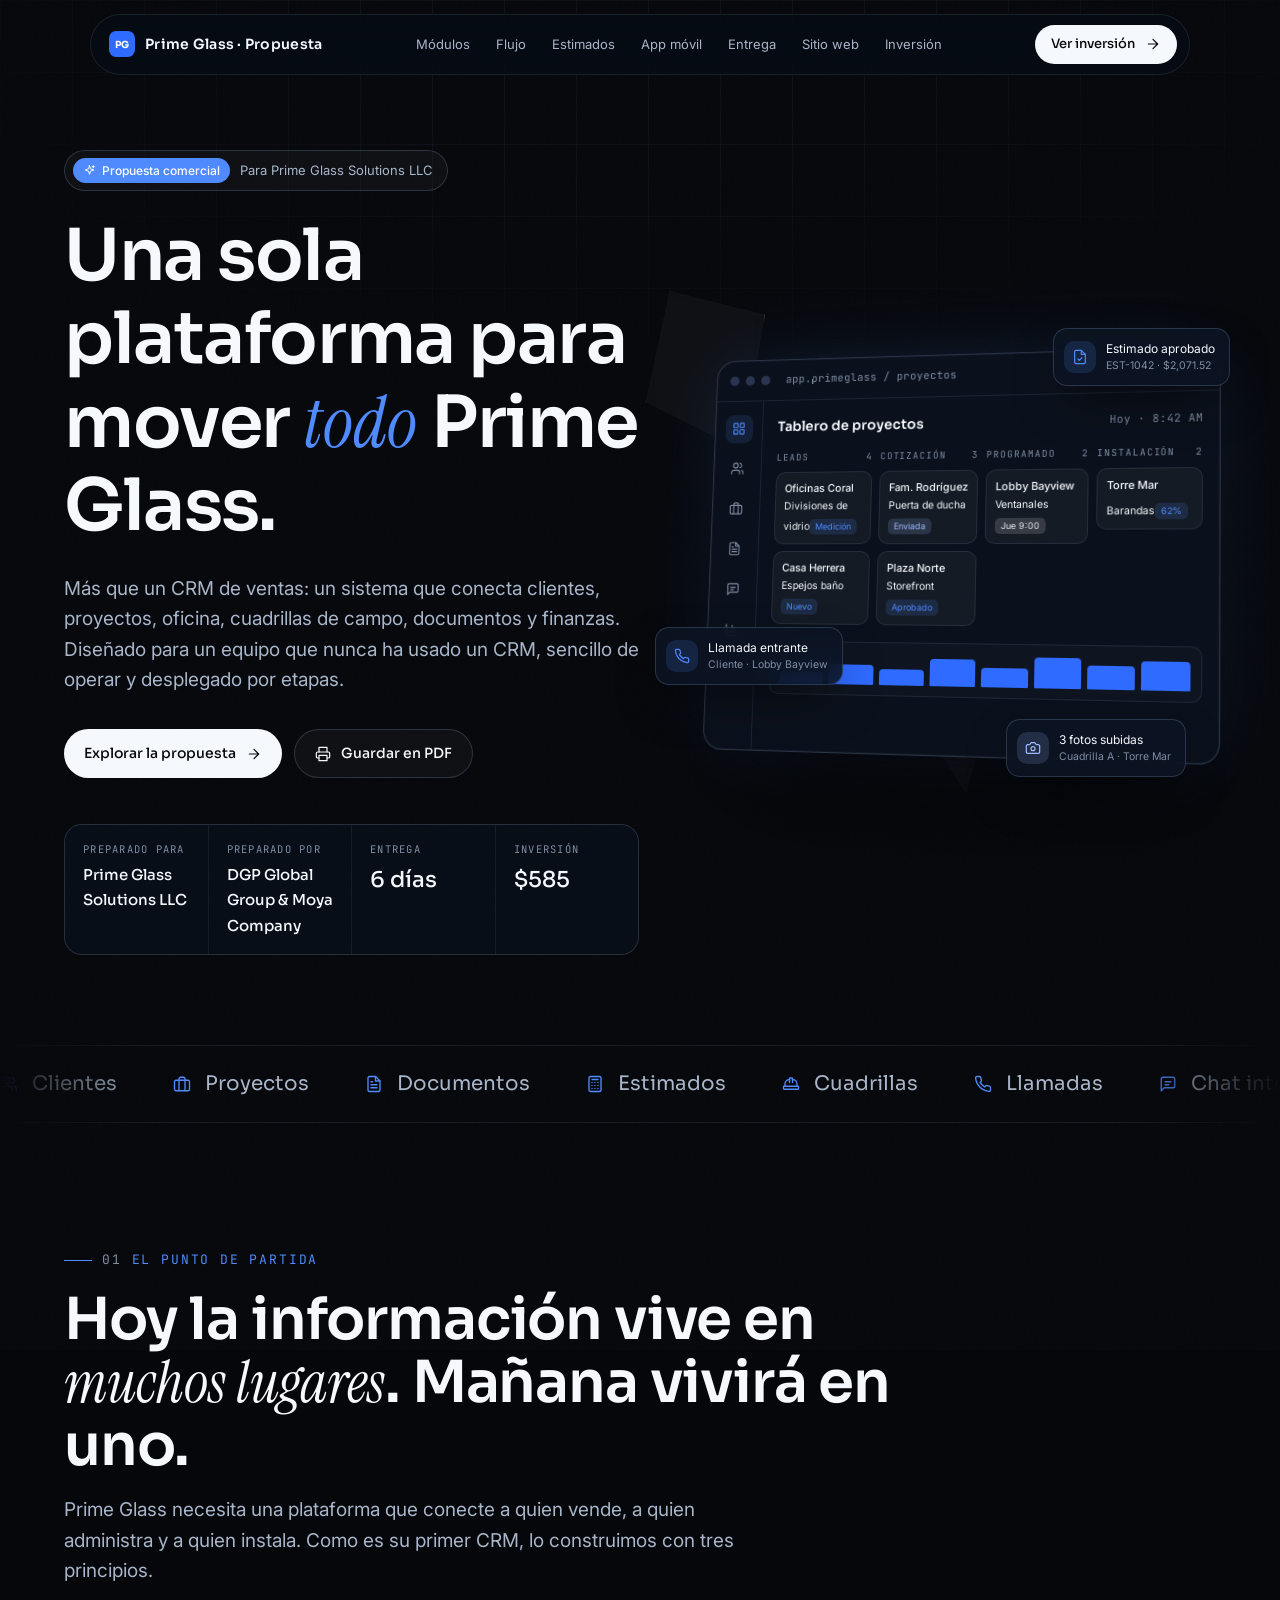
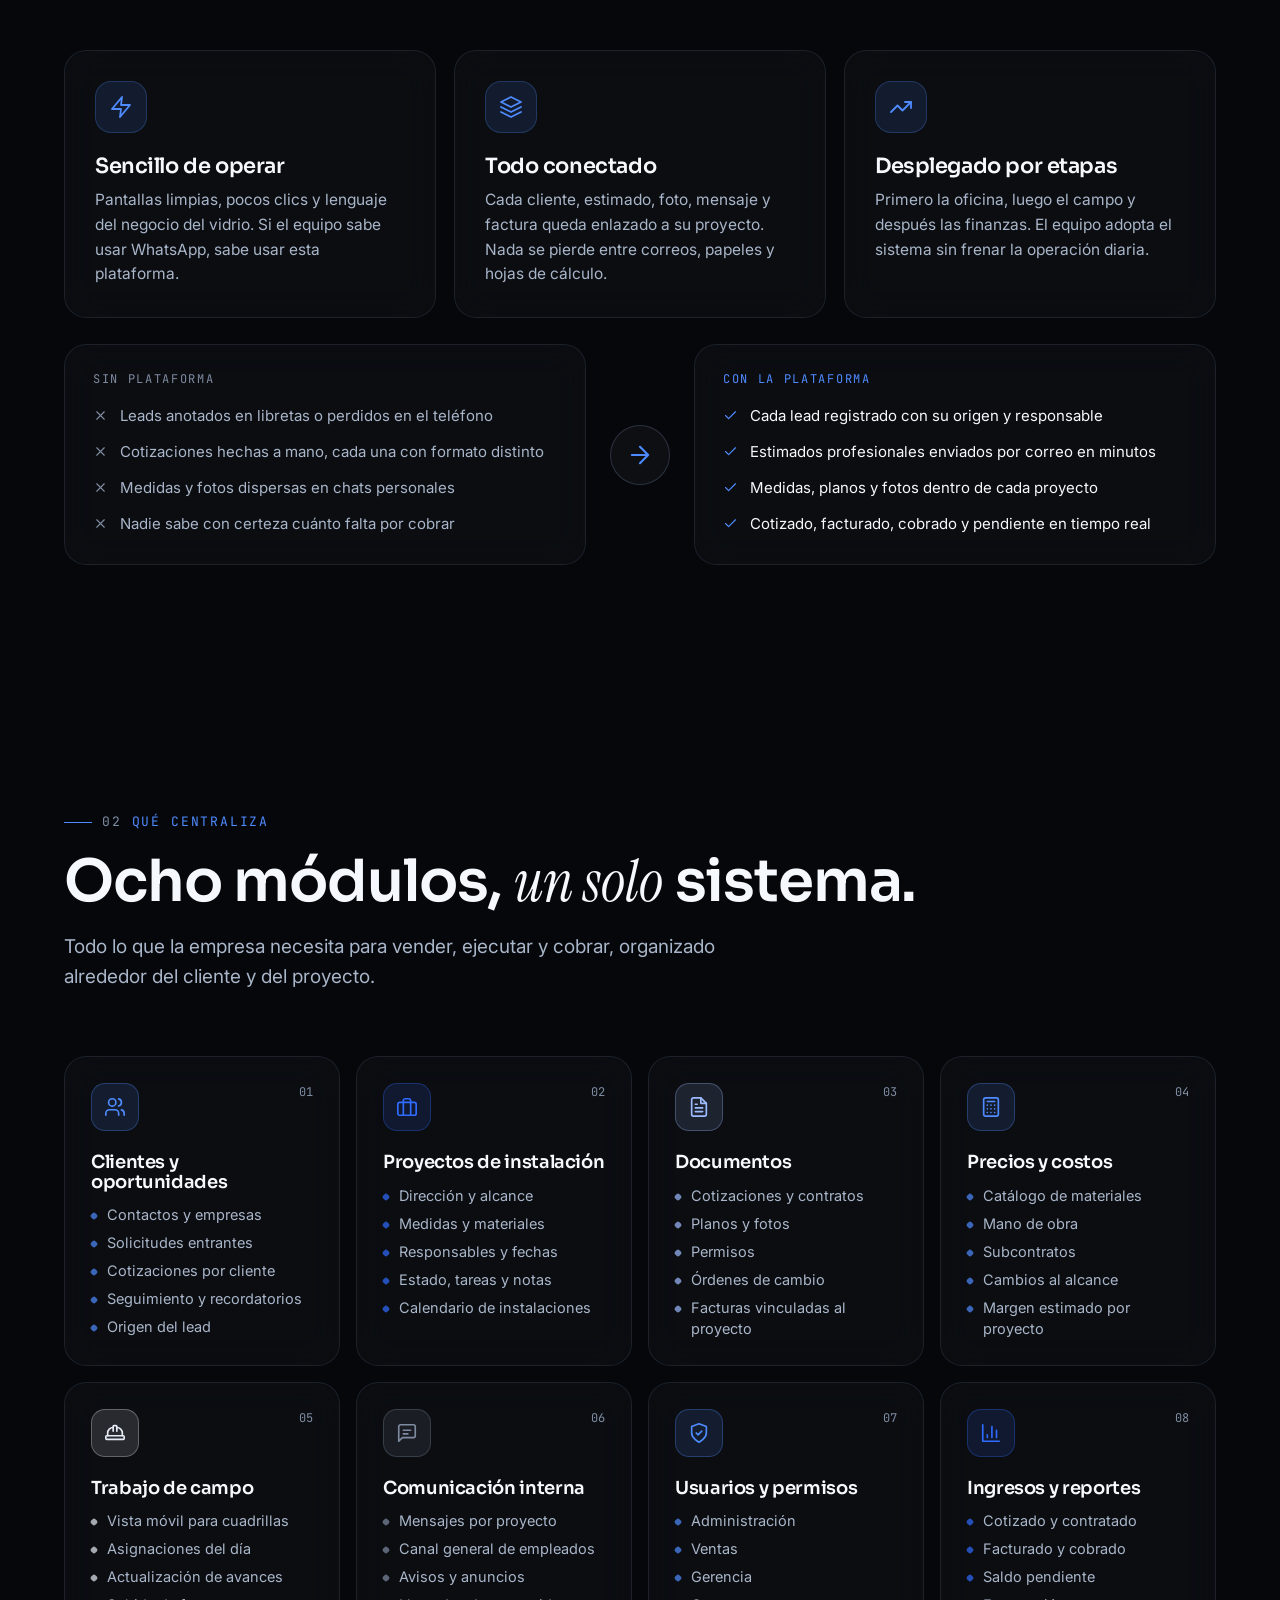
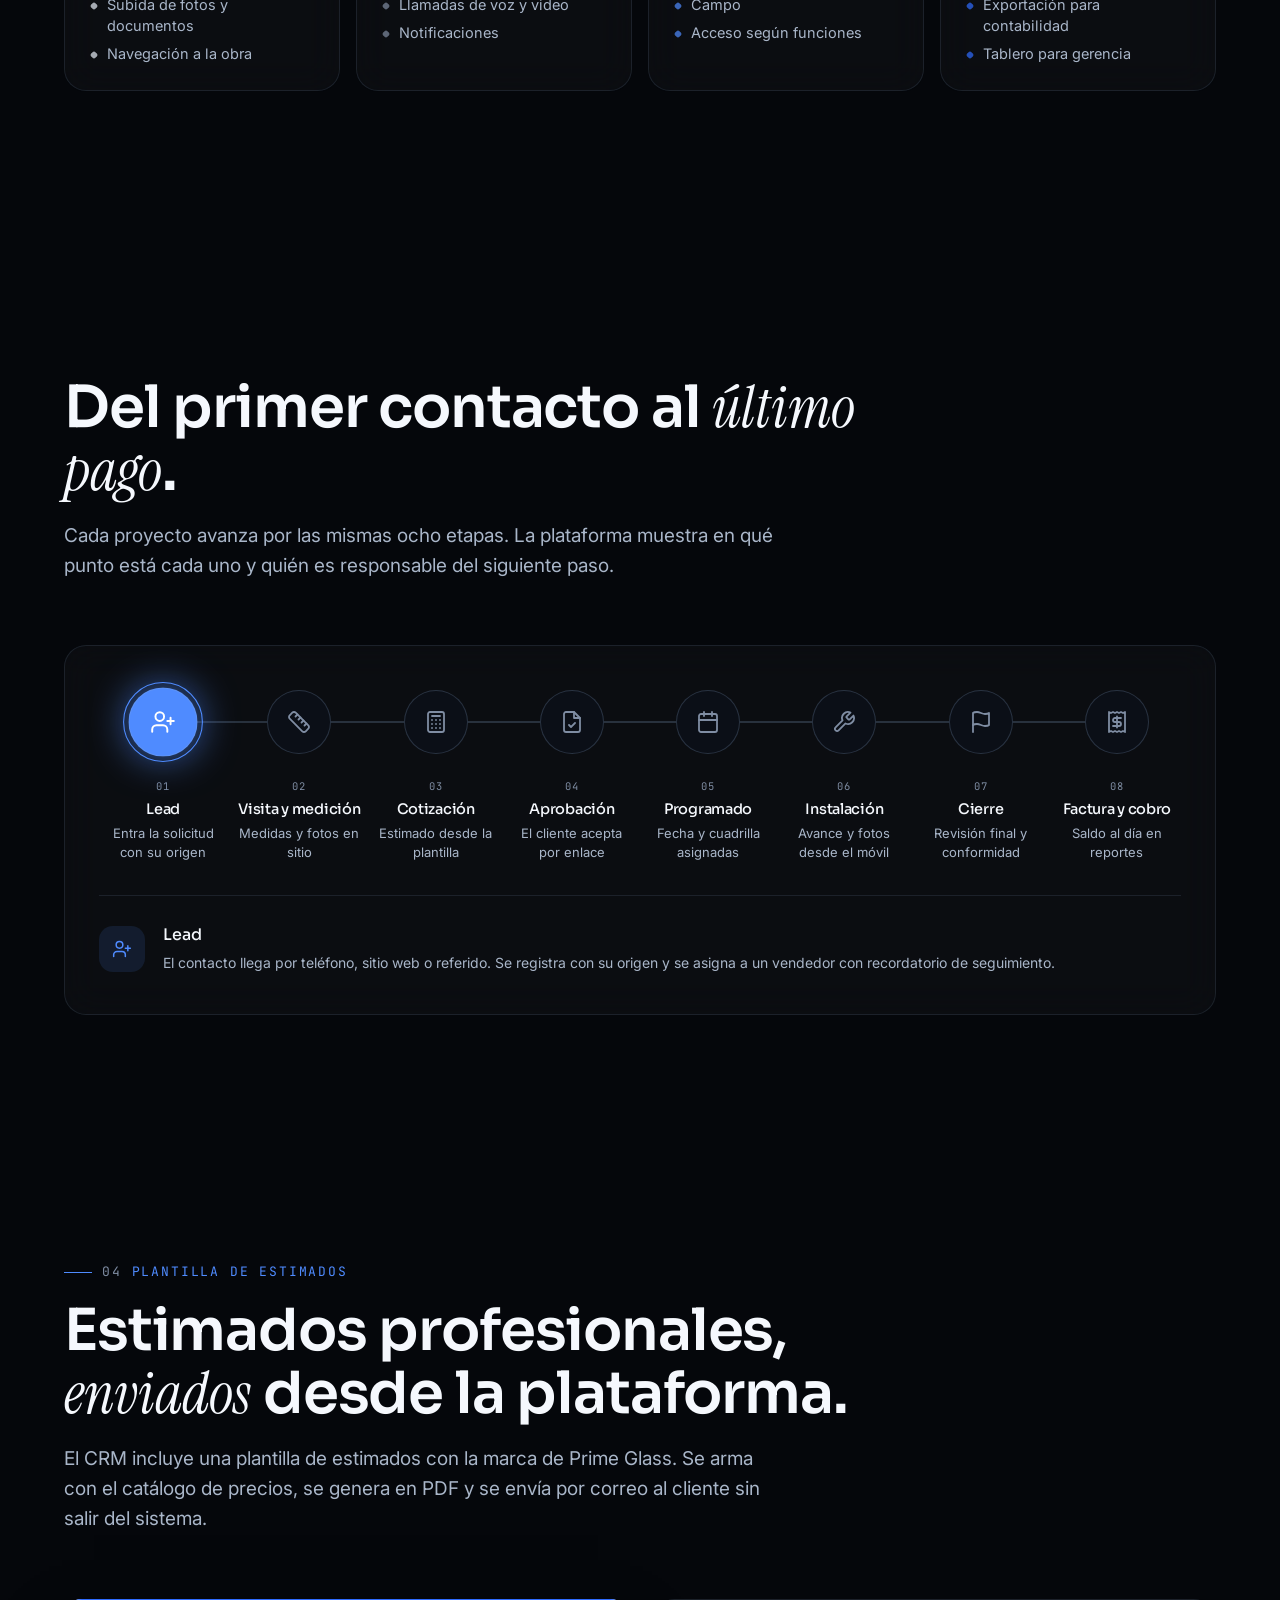
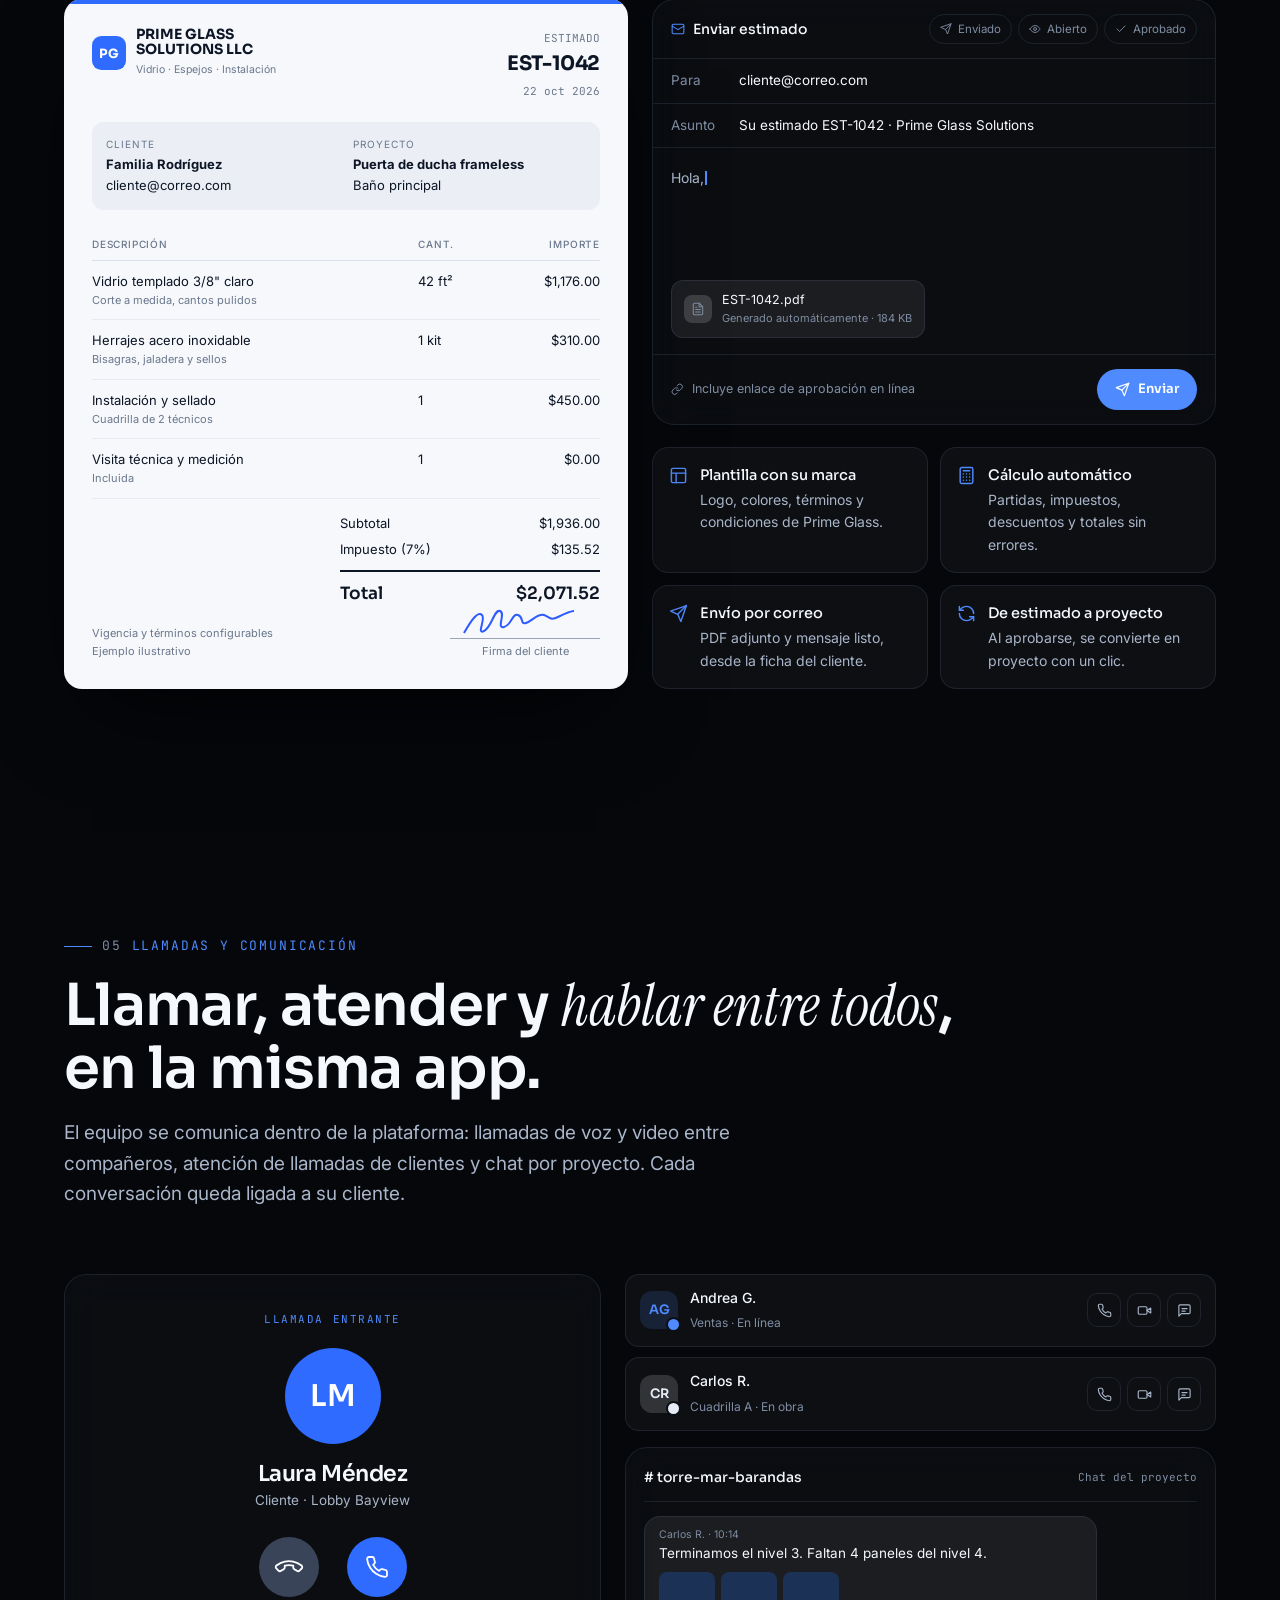
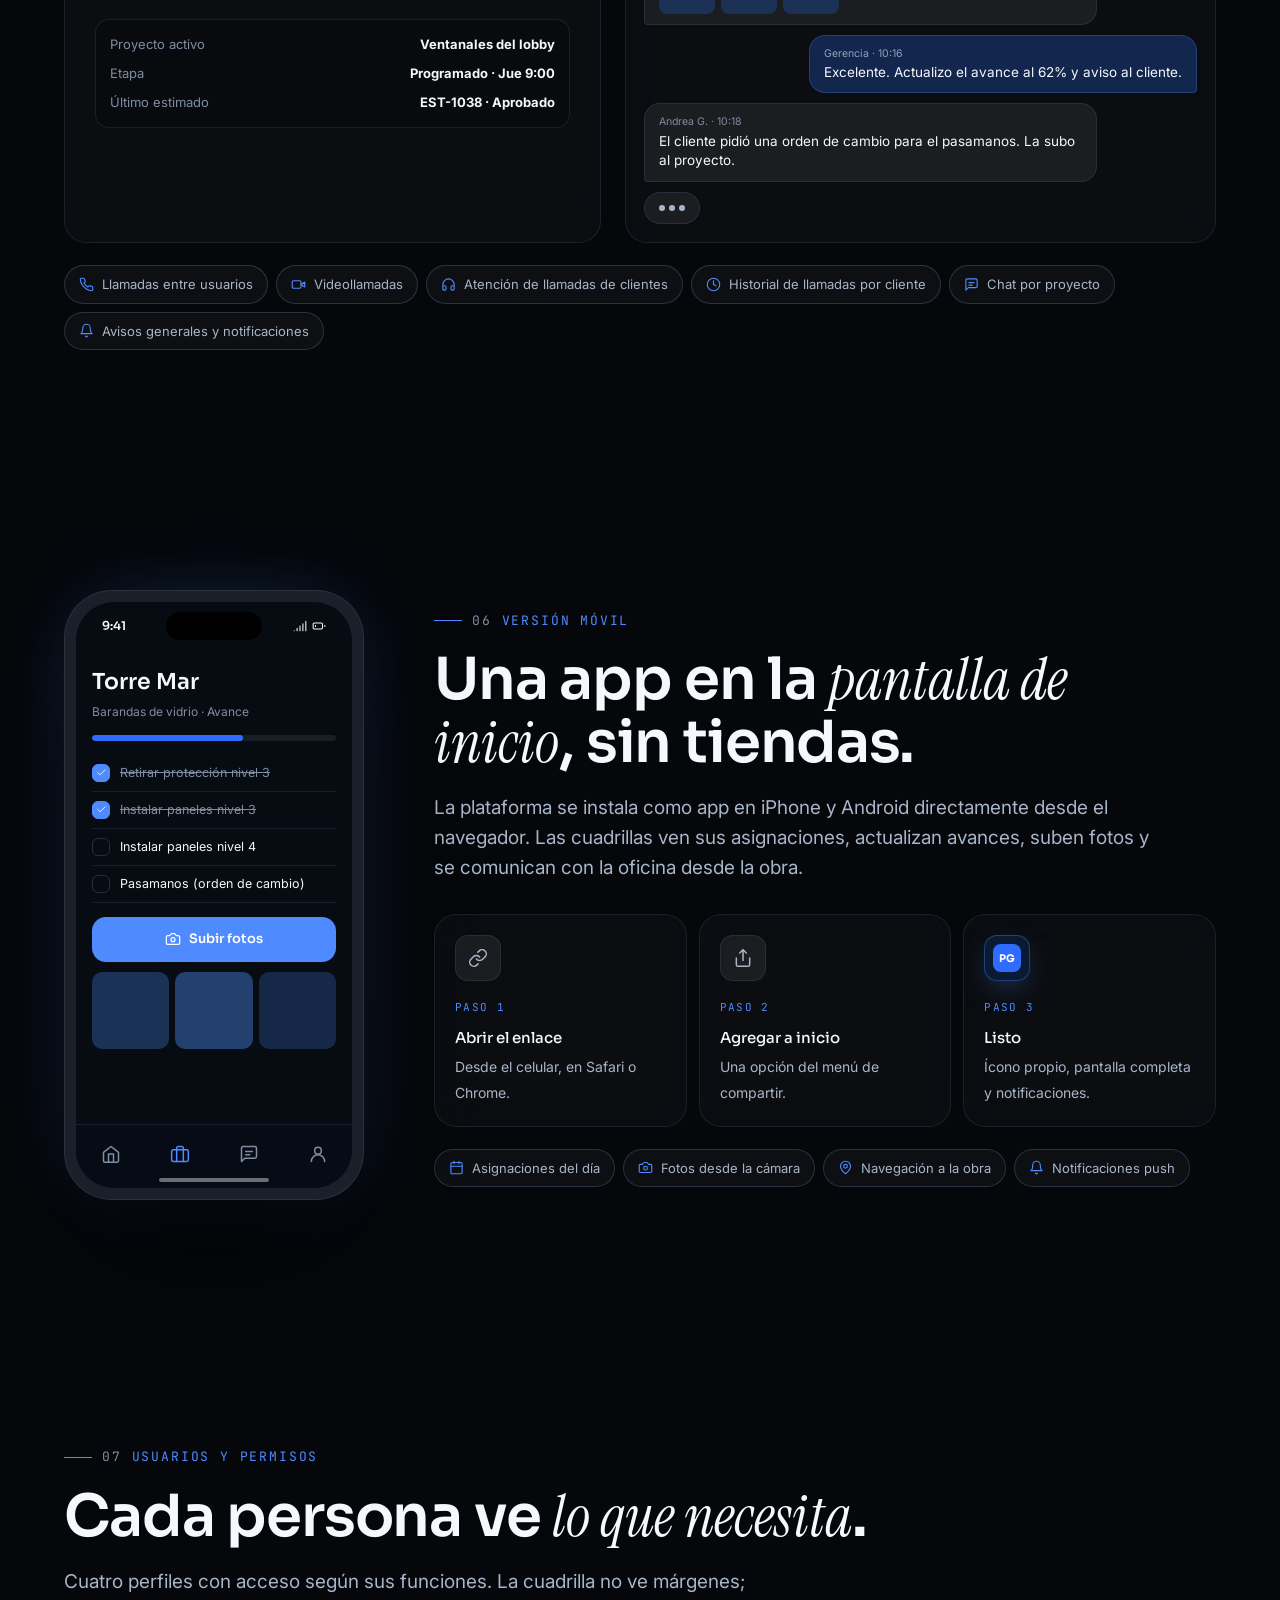
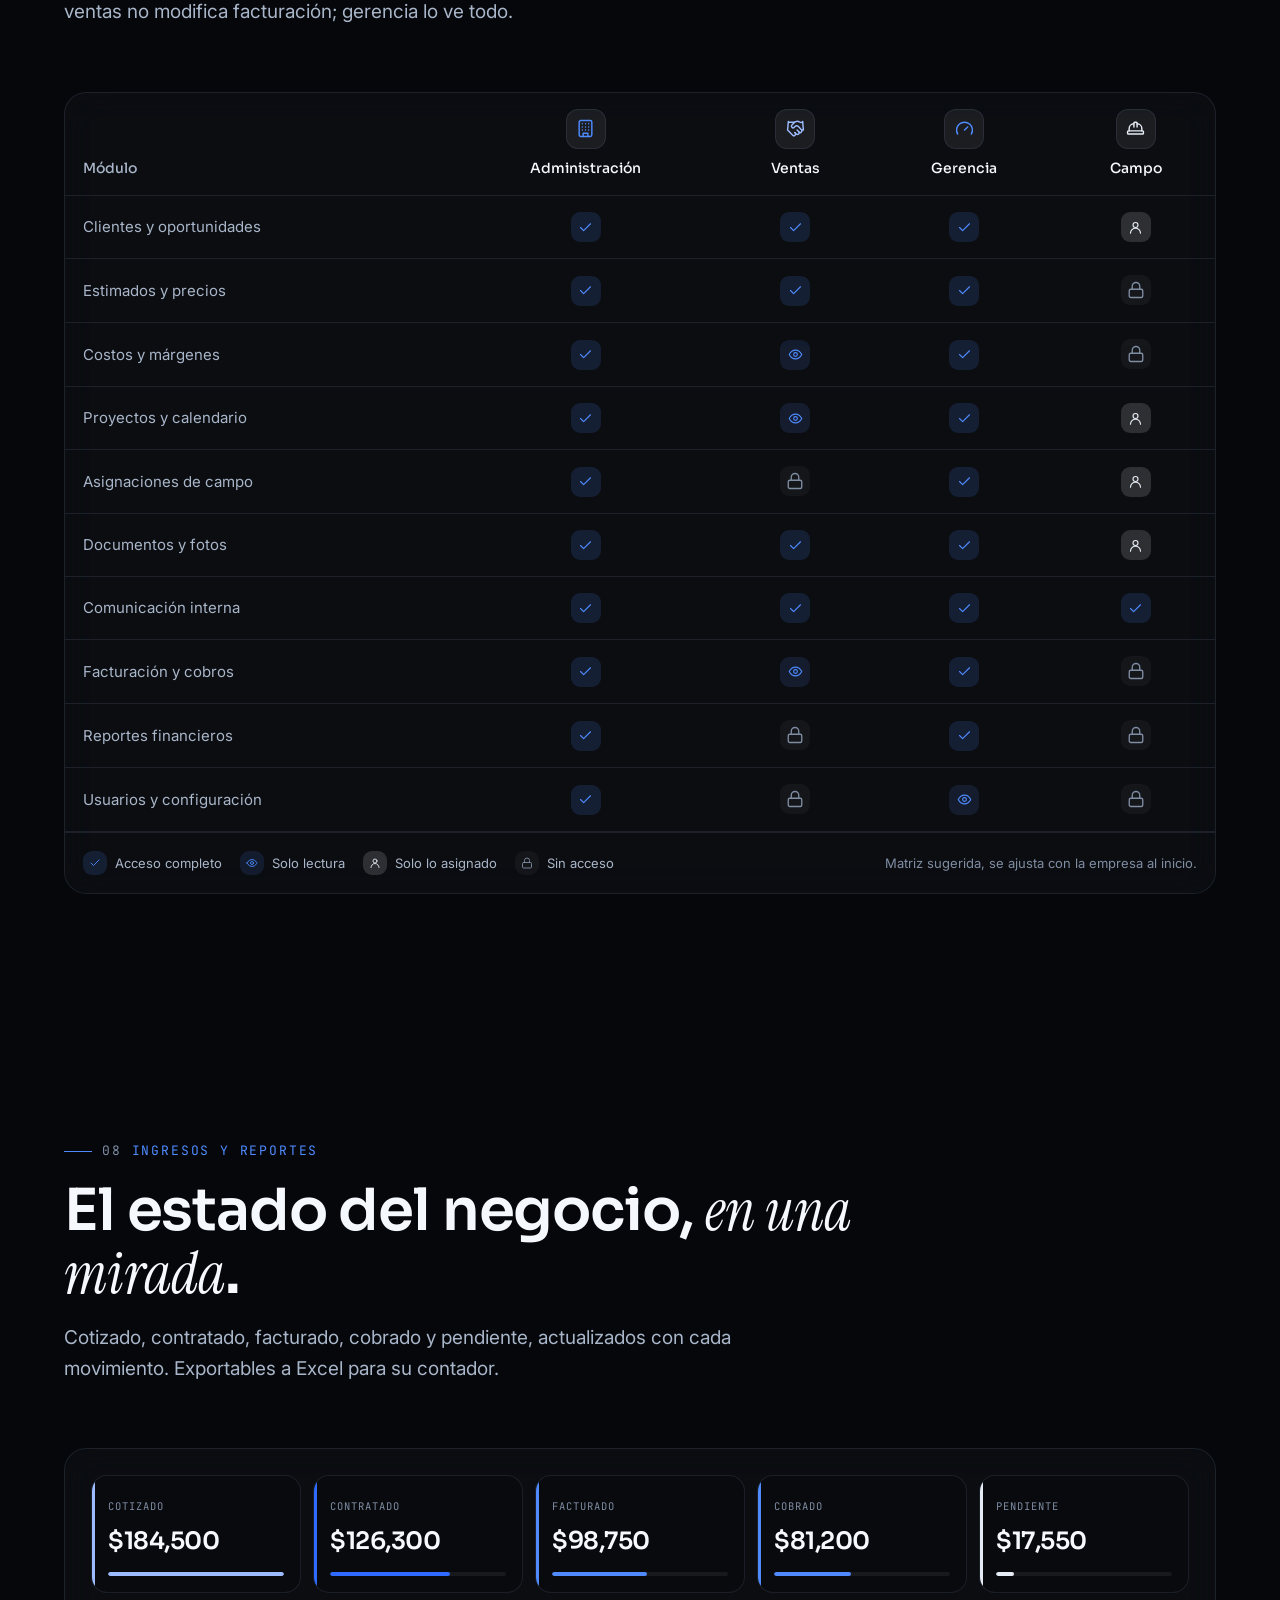
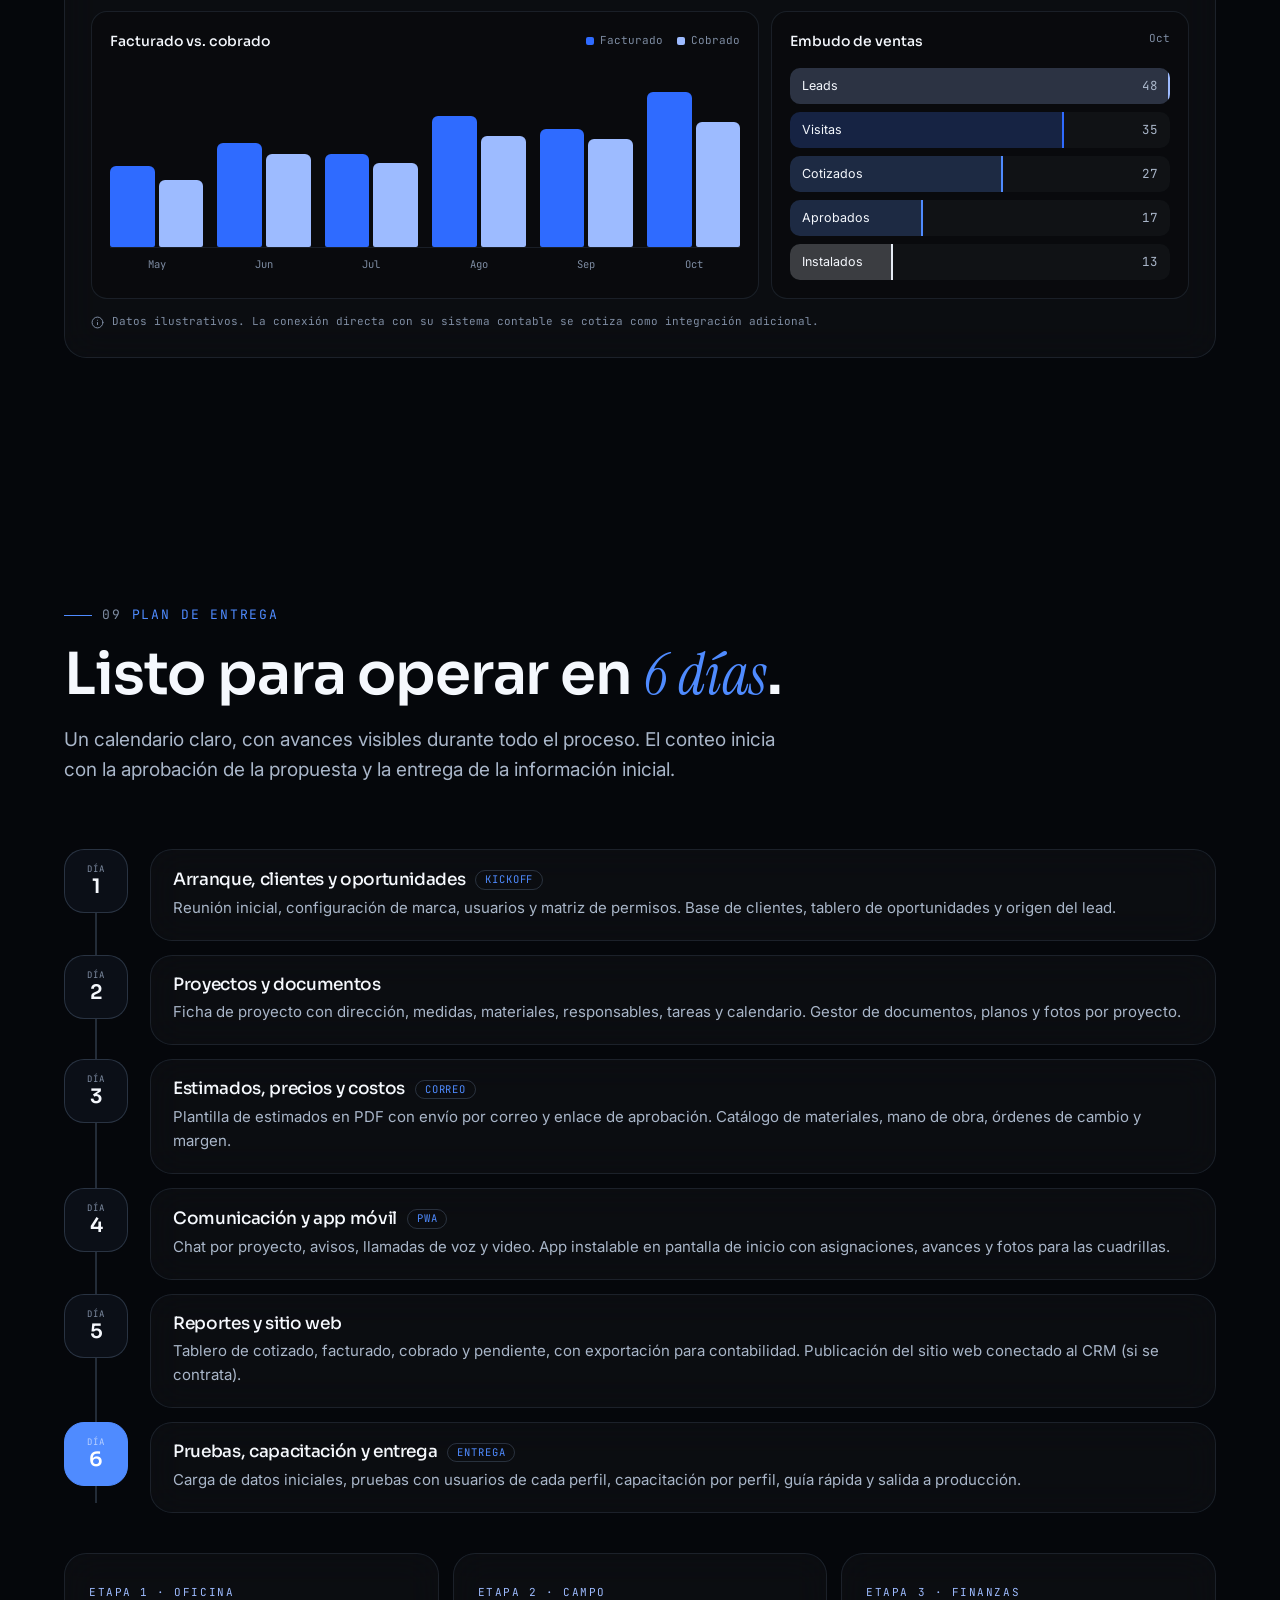
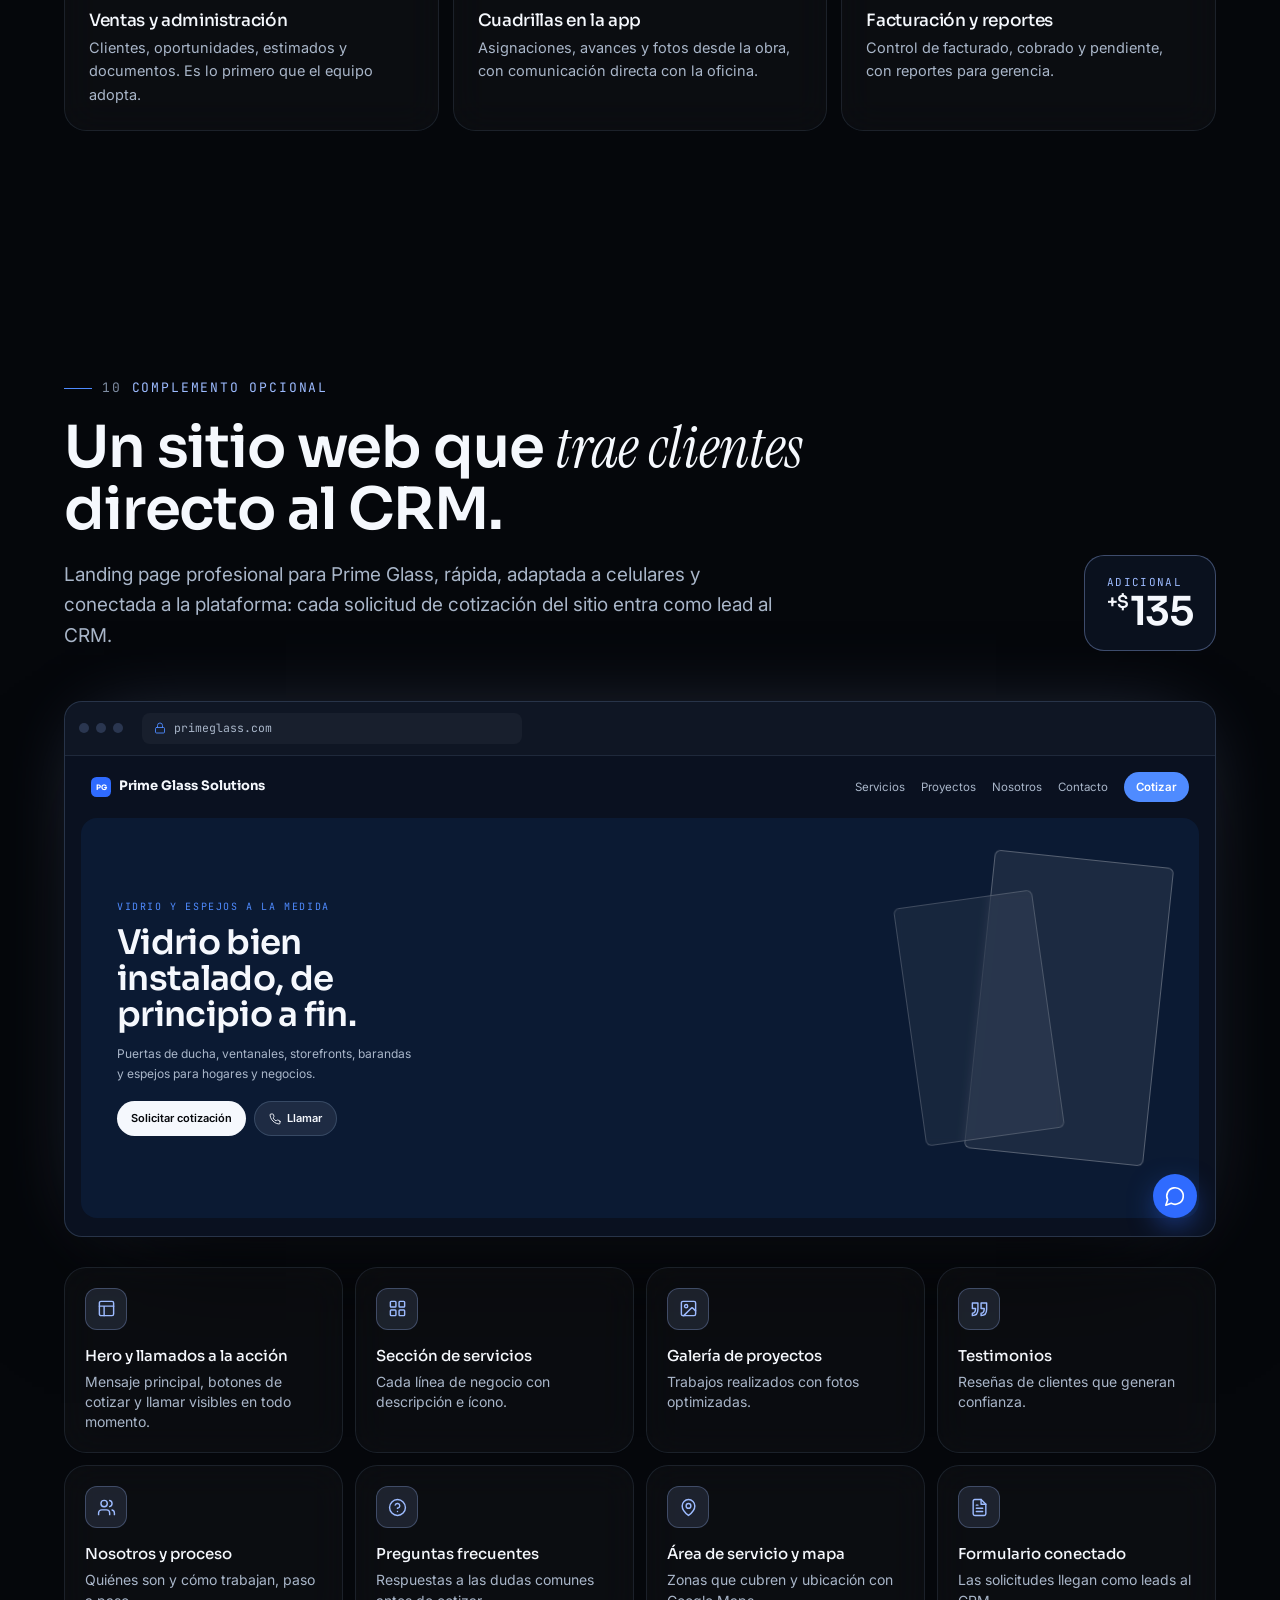
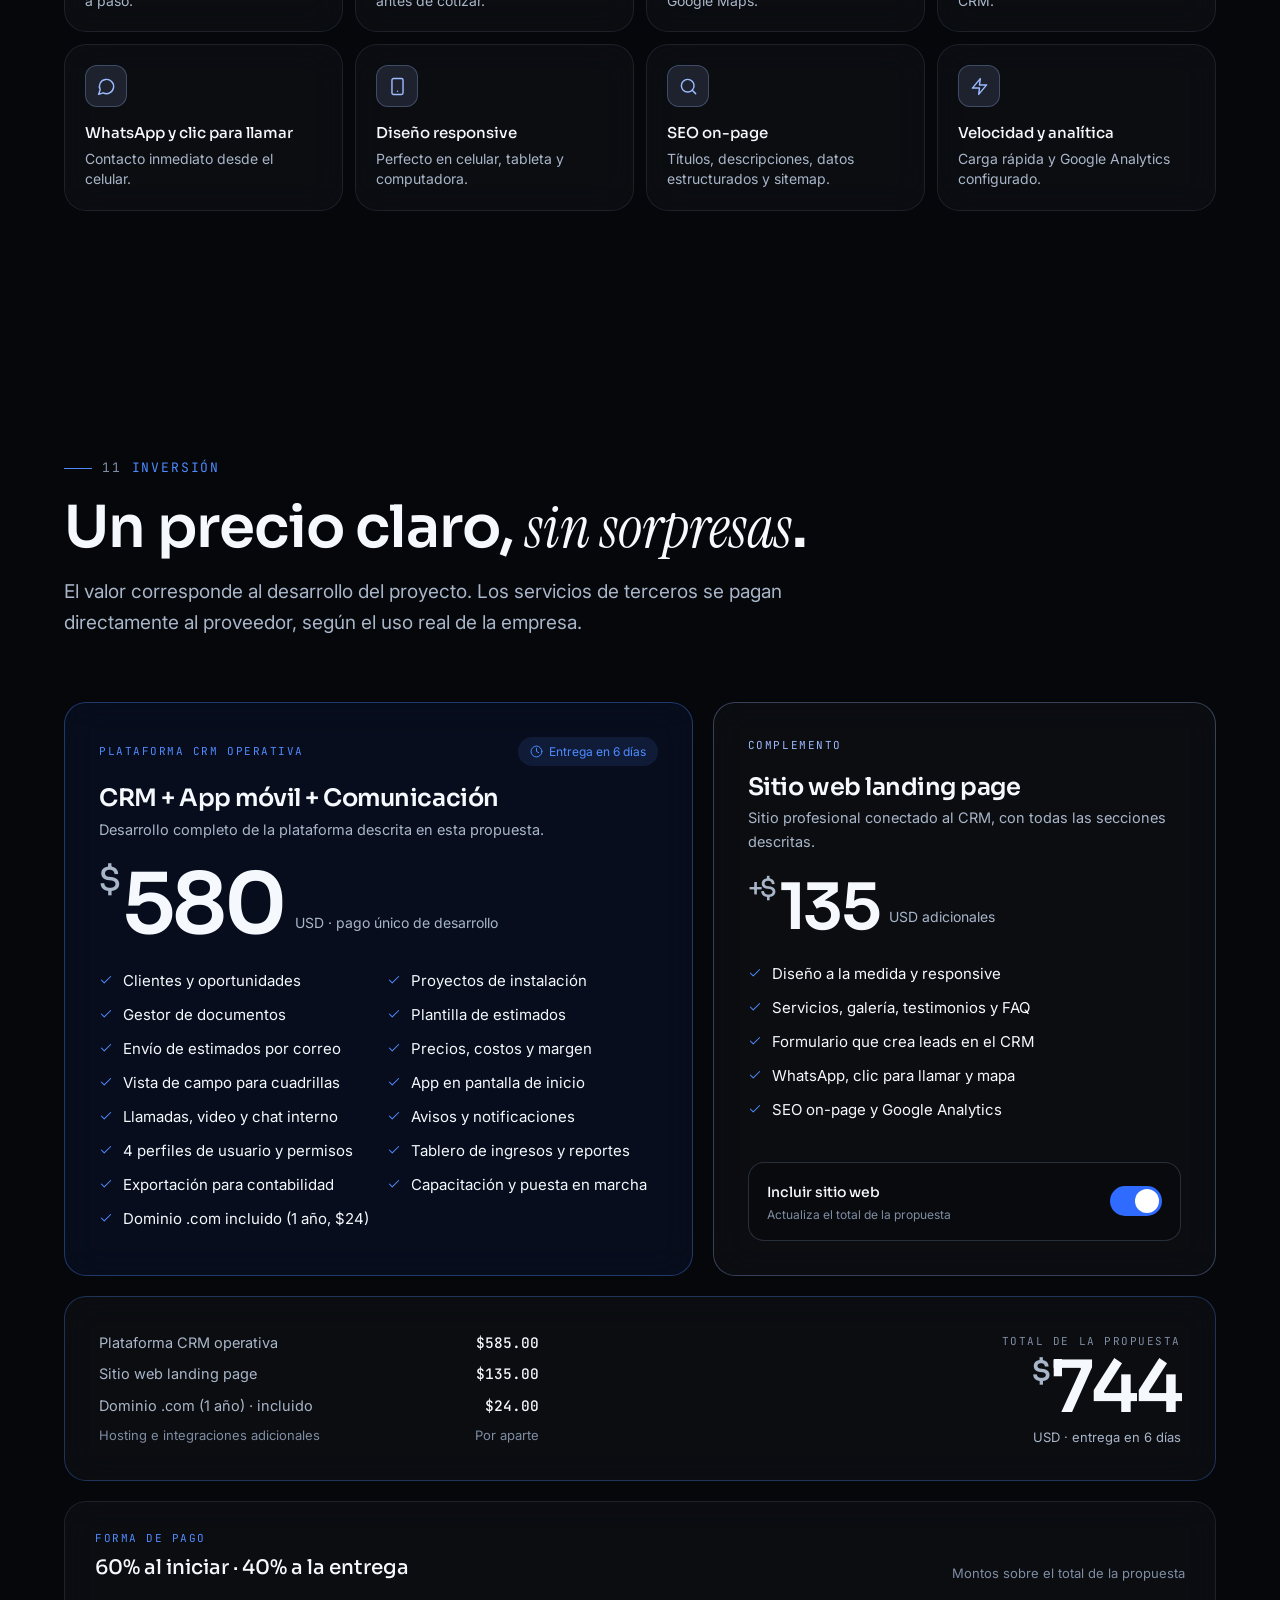
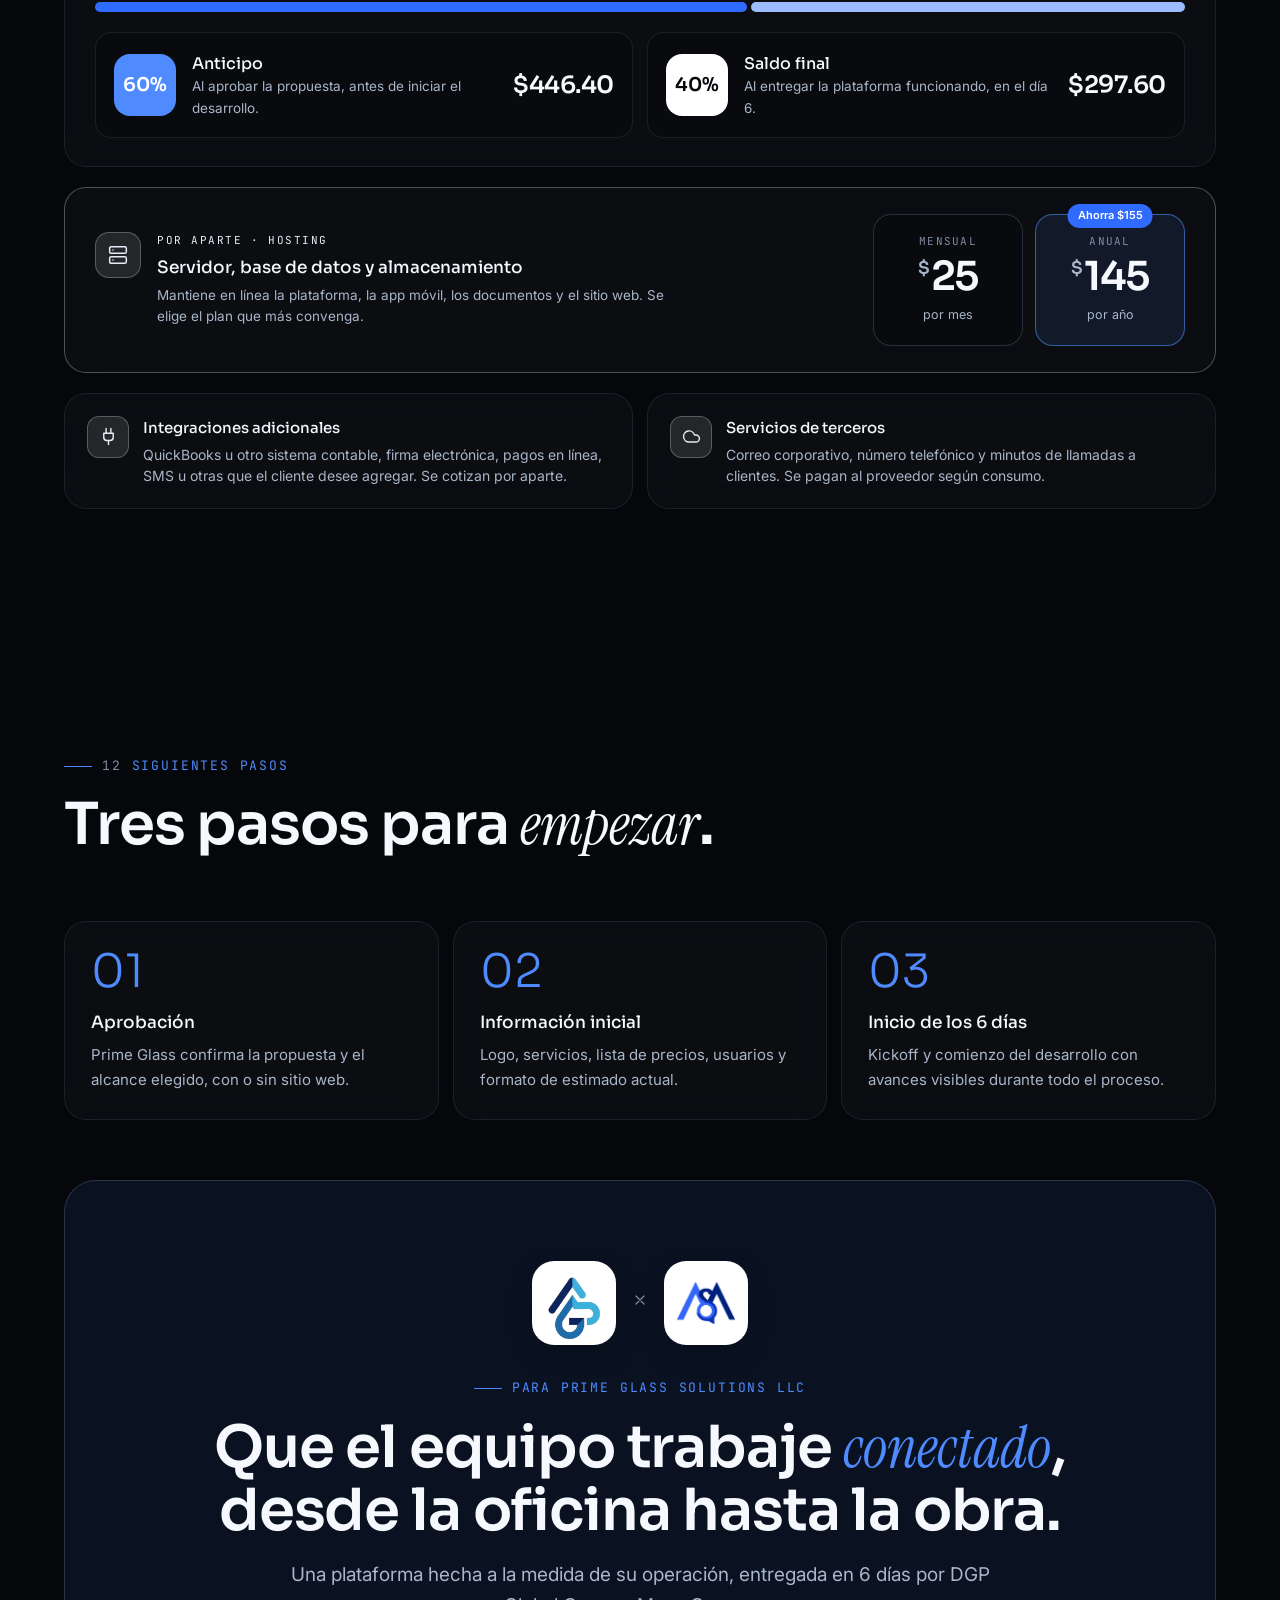
==== commit 7bae7e23: "Shorten delivery plan to 6 days and use real partner logos Rework the timeline into six days and upd" ====
--- a/propuesta/index.html
+++ b/propuesta/index.html
@@ -581,7 +581,12 @@
 .foot{display:flex;justify-content:space-between;align-items:center;gap:30px;flex-wrap:wrap}
 .partners{display:flex;align-items:center;gap:22px;flex-wrap:wrap}
 .partner{display:flex;align-items:center;gap:12px}
-.partner svg{width:38px;height:38px}
+.plogo{flex:none;display:grid;place-items:center;width:52px;height:52px;border-radius:14px;background:#fff;padding:8px;box-shadow:0 10px 30px -12px rgba(0,0,0,.6)}
+.plogo img{max-width:100%;max-height:100%;width:auto;height:auto;display:block}
+.plogo.lg{width:84px;height:84px;border-radius:22px;padding:13px}
+.by{display:flex;align-items:center;justify-content:center;gap:16px;margin-bottom:26px;position:relative}
+.by .amp{color:var(--dim);font-size:16px}
+.by .plogo{animation:bob 6s ease-in-out infinite}.by .plogo:last-child{animation-delay:-3s}
 .partner b{font-family:var(--display);font-weight:600;font-size:15px;display:block;line-height:1.1}
 .partner small{font-size:11px;color:var(--dim);font-family:var(--mono);letter-spacing:.1em;text-transform:uppercase}
 .x{color:var(--dim);font-size:18px}
@@ -624,6 +629,7 @@
   .wrap{padding:0 16px}
   nav.top{padding:8px 8px 8px 14px}
   .brand span.long{display:none}
+  .partners .x{display:none}
   .pill{font-size:12px}.pill .pfor{display:none}.pill .pmob{display:inline!important}
   .hero{padding-top:120px}
   .float.f2{left:-6px}.float.f1{right:-4px}
@@ -741,9 +747,7 @@
   <symbol id="i-handshake" viewBox="0 0 24 24"><path d="m11 17 2 2a1 1 0 1 0 3-3"/><path d="m14 14 2.5 2.5a1 1 0 1 0 3-3l-3.88-3.88a3 3 0 0 0-4.24 0l-.88.88a1 1 0 1 1-3-3l2.81-2.81a5.79 5.79 0 0 1 7.06-.87l.47.28a2 2 0 0 0 1.42.25L21 4"/><path d="m21 3 1 11h-2M3 3 2 14l6.5 6.5a1 1 0 1 0 3-3M3 4h8"/></symbol>
 
   <!-- brand marks -->
-  <symbol id="m-prime" viewBox="0 0 40 40"><rect x="1" y="1" width="38" height="38" rx="11" fill="#0B1A30" stroke="url(#lg-glass)" stroke-width="1.5"/><path d="M12 29V11h9a6 6 0 0 1 0 12h-9" fill="none" stroke="url(#lg-glass)" stroke-width="3" stroke-linecap="round" stroke-linejoin="round"/><path d="M24 11l6-4M27 17l5-3" stroke="#EAF1FB" stroke-opacity=".55" stroke-width="1.4" stroke-linecap="round"/></symbol>
-  <symbol id="m-dgp" viewBox="0 0 40 40"><rect x="1" y="1" width="38" height="38" rx="11" fill="#0B1A30" stroke="url(#lg-glass)" stroke-width="1.5"/><circle cx="20" cy="20" r="9" fill="none" stroke="url(#lg-glass)" stroke-width="2.2"/><ellipse cx="20" cy="20" rx="4" ry="9" fill="none" stroke="#EAF1FB" stroke-opacity=".6" stroke-width="1.3"/><path d="M11 20h18" stroke="#EAF1FB" stroke-opacity=".6" stroke-width="1.3"/></symbol>
-  <symbol id="m-moya" viewBox="0 0 40 40"><rect x="1" y="1" width="38" height="38" rx="11" fill="#0B1A30" stroke="url(#lg-warm)" stroke-width="1.5"/><path d="M10 28V13l10 10 10-10v15" fill="none" stroke="url(#lg-warm)" stroke-width="3" stroke-linecap="round" stroke-linejoin="round"/></symbol>
+  <symbol id="m-prime" viewBox="0 0 40 40"><rect x="0" y="0" width="40" height="40" rx="11" fill="#2F6BFF"/><text x="20" y="25.5" text-anchor="middle" font-family="Sora, Inter, sans-serif" font-size="15" font-weight="700" fill="#fff" letter-spacing="-.5">PG</text></symbol>
 </svg>
 
 <div class="ambient" aria-hidden="true"><div class="gridbg"></div></div>
@@ -788,7 +792,7 @@
       <div class="meta fade-in" style="--d:1.5s">
         <div><small>Preparado para</small><strong>Prime Glass Solutions LLC</strong></div>
         <div><small>Preparado por</small><strong>DGP Global Group &amp; Moya Company</strong></div>
-        <div><small>Entrega</small><strong class="big"><span data-count="10">0</span> días</strong></div>
+        <div><small>Entrega</small><strong class="big"><span data-count="6">0</span> días</strong></div>
         <div><small>Inversión</small><strong class="big">$<span data-count="585">0</span></strong></div>
       </div>
     </div>
@@ -1159,20 +1163,17 @@
   <div class="wrap">
     <div class="head">
       <span class="eyebrow rv"><span class="num">09</span> Plan de entrega</span>
-      <h2 class="rv" style="--d:.1s">Listo para operar en <em class="gtext">10 días</em>.</h2>
+      <h2 class="rv" style="--d:.1s">Listo para operar en <em class="gtext">6 días</em>.</h2>
       <p class="lead rv" style="--d:.2s">Un calendario claro, con avances visibles durante todo el proceso. El conteo inicia con la aprobación de la propuesta y la entrega de la información inicial.</p>
     </div>
     <div class="tl" id="tl">
       <div class="fill"></div>
-      <div class="day rv"><div class="dn"><div><small>DÍA</small><b>1</b></div></div><div class="card dc"><h4>Arranque y configuración <span class="tag">KICKOFF</span></h4><p>Reunión inicial, levantamiento de procesos, marca, servicios, lista de usuarios y matriz de permisos.</p></div></div>
-      <div class="day rv"><div class="dn"><div><small>DÍAS</small><b>2–3</b></div></div><div class="card dc"><h4>Clientes, oportunidades y proyectos</h4><p>Base de datos, tablero de oportunidades, ficha de proyecto con medidas, materiales, responsables, tareas y calendario.</p></div></div>
-      <div class="day rv"><div class="dn"><div><small>DÍA</small><b>4</b></div></div><div class="card dc"><h4>Documentos y plantilla de estimados <span class="tag">CORREO</span></h4><p>Gestor de documentos por proyecto, plantilla de estimados en PDF y envío por correo con enlace de aprobación.</p></div></div>
-      <div class="day rv"><div class="dn"><div><small>DÍA</small><b>5</b></div></div><div class="card dc"><h4>Precios, costos y márgenes</h4><p>Catálogo de materiales, mano de obra, subcontratos, órdenes de cambio y margen estimado por proyecto.</p></div></div>
-      <div class="day rv"><div class="dn"><div><small>DÍA</small><b>6</b></div></div><div class="card dc"><h4>Comunicación y llamadas</h4><p>Chat por proyecto, canal general, avisos, llamadas de voz y video entre usuarios y atención de llamadas.</p></div></div>
-      <div class="day rv"><div class="dn"><div><small>DÍA</small><b>7</b></div></div><div class="card dc"><h4>App móvil y vista de campo <span class="tag">PWA</span></h4><p>Instalación en pantalla de inicio, asignaciones, avances, fotos y notificaciones para las cuadrillas.</p></div></div>
-      <div class="day rv"><div class="dn"><div><small>DÍA</small><b>8</b></div></div><div class="card dc"><h4>Permisos y reportes</h4><p>Perfiles de Administración, Ventas, Gerencia y Campo. Tablero de ingresos y exportación para contabilidad.</p></div></div>
-      <div class="day rv"><div class="dn"><div><small>DÍA</small><b>9</b></div></div><div class="card dc"><h4>Sitio web y pruebas con el equipo</h4><p>Publicación del sitio web (si se contrata), carga de datos iniciales y pruebas reales con usuarios de cada perfil.</p></div></div>
-      <div class="day final rv"><div class="dn"><div><small>DÍA</small><b>10</b></div></div><div class="card dc"><h4>Capacitación y puesta en marcha <span class="tag">ENTREGA</span></h4><p>Sesión de capacitación por perfil, guía rápida de uso y salida a producción.</p></div></div>
+      <div class="day rv"><div class="dn"><div><small>DÍA</small><b>1</b></div></div><div class="card dc"><h4>Arranque, clientes y oportunidades <span class="tag">KICKOFF</span></h4><p>Reunión inicial, configuración de marca, usuarios y matriz de permisos. Base de clientes, tablero de oportunidades y origen del lead.</p></div></div>
+      <div class="day rv"><div class="dn"><div><small>DÍA</small><b>2</b></div></div><div class="card dc"><h4>Proyectos y documentos</h4><p>Ficha de proyecto con dirección, medidas, materiales, responsables, tareas y calendario. Gestor de documentos, planos y fotos por proyecto.</p></div></div>
+      <div class="day rv"><div class="dn"><div><small>DÍA</small><b>3</b></div></div><div class="card dc"><h4>Estimados, precios y costos <span class="tag">CORREO</span></h4><p>Plantilla de estimados en PDF con envío por correo y enlace de aprobación. Catálogo de materiales, mano de obra, órdenes de cambio y margen.</p></div></div>
+      <div class="day rv"><div class="dn"><div><small>DÍA</small><b>4</b></div></div><div class="card dc"><h4>Comunicación y app móvil <span class="tag">PWA</span></h4><p>Chat por proyecto, avisos, llamadas de voz y video. App instalable en pantalla de inicio con asignaciones, avances y fotos para las cuadrillas.</p></div></div>
+      <div class="day rv"><div class="dn"><div><small>DÍA</small><b>5</b></div></div><div class="card dc"><h4>Reportes y sitio web</h4><p>Tablero de cotizado, facturado, cobrado y pendiente, con exportación para contabilidad. Publicación del sitio web conectado al CRM (si se contrata).</p></div></div>
+      <div class="day final rv"><div class="dn"><div><small>DÍA</small><b>6</b></div></div><div class="card dc"><h4>Pruebas, capacitación y entrega <span class="tag">ENTREGA</span></h4><p>Carga de datos iniciales, pruebas con usuarios de cada perfil, capacitación por perfil, guía rápida y salida a producción.</p></div></div>
     </div>
     <div class="stages">
       <div class="card stg rv"><span class="k">ETAPA 1 · OFICINA</span><h4>Ventas y administración</h4><p>Clientes, oportunidades, estimados y documentos. Es lo primero que el equipo adopta.</p></div>
@@ -1249,7 +1250,7 @@
     </div>
     <div class="price-grid">
       <div class="card pc main rv">
-        <div class="tagline"><span>Plataforma CRM operativa</span><em><svg class="i"><use href="#i-clock"/></svg>Entrega en 10 días</em></div>
+        <div class="tagline"><span>Plataforma CRM operativa</span><em><svg class="i"><use href="#i-clock"/></svg>Entrega en 6 días</em></div>
         <h3>CRM + App móvil + Comunicación</h3>
         <p class="desc">Desarrollo completo de la plataforma descrita en esta propuesta.</p>
         <div class="amount"><b><sup>$</sup><span data-count="585">0</span></b><span>USD · pago único de desarrollo</span></div>
@@ -1294,7 +1295,7 @@
         <div><span>Dominio .com (1 año) · incluido</span><b>$24.00</b></div>
         <div style="color:var(--dim);font-size:13px"><span>Hosting e integraciones adicionales</span><span>Por aparte</span></div>
       </div>
-      <div class="sum"><small>Total de la propuesta</small><b><sup>$</sup><span id="totalNum">744</span></b><span>USD · entrega en 10 días</span></div>
+      <div class="sum"><small>Total de la propuesta</small><b><sup>$</sup><span id="totalNum">744</span></b><span>USD · entrega en 6 días</span></div>
     </div>
 
     <div class="card pay rv">
@@ -1302,7 +1303,7 @@
       <div class="pay-bar"><i class="a"></i><i class="b"></i></div>
       <div class="pay-grid">
         <div class="pp"><span class="pct">60%</span><div><b>Anticipo</b><span>Al aprobar la propuesta, antes de iniciar el desarrollo.</span></div><strong>$<span id="pay60">446.40</span></strong></div>
-        <div class="pp"><span class="pct b">40%</span><div><b>Saldo final</b><span>Al entregar la plataforma funcionando, en el día 10.</span></div><strong>$<span id="pay40">297.60</span></strong></div>
+        <div class="pp"><span class="pct b">40%</span><div><b>Saldo final</b><span>Al entregar la plataforma funcionando, en el día 6.</span></div><strong>$<span id="pay40">297.60</span></strong></div>
       </div>
     </div>
 
@@ -1334,13 +1335,14 @@
     <div class="next">
       <div class="card nx rv"><span class="k">01</span><b>Aprobación</b><span>Prime Glass confirma la propuesta y el alcance elegido, con o sin sitio web.</span></div>
       <div class="card nx rv" style="--d:.1s"><span class="k">02</span><b>Información inicial</b><span>Logo, servicios, lista de precios, usuarios y formato de estimado actual.</span></div>
-      <div class="card nx rv" style="--d:.2s"><span class="k">03</span><b>Inicio de los 10 días</b><span>Kickoff y comienzo del desarrollo con avances visibles durante todo el proceso.</span></div>
+      <div class="card nx rv" style="--d:.2s"><span class="k">03</span><b>Inicio de los 6 días</b><span>Kickoff y comienzo del desarrollo con avances visibles durante todo el proceso.</span></div>
     </div>
     <div class="closing rv">
       <div class="beam"></div>
-      <span class="eyebrow">Prime Glass Solutions LLC</span>
+      <div class="by"><span class="plogo lg"><img src="assets/dgp-logo.png" alt="DGP Global Group" width="206" height="240"></span><span class="amp"><svg class="i"><use href="#i-x"/></svg></span><span class="plogo lg"><img src="assets/moya-logo.png" alt="Moya &amp; Company" width="240" height="174"></span></div>
+      <span class="eyebrow">Para Prime Glass Solutions LLC</span>
       <h2>Que el equipo trabaje <em class="gtext">conectado</em>, desde la oficina hasta la obra.</h2>
-      <p class="lead">Una plataforma hecha a la medida de su operación, entregada en 10 días por DGP Global Group y Moya Company.</p>
+      <p class="lead">Una plataforma hecha a la medida de su operación, entregada en 6 días por DGP Global Group y Moya Company.</p>
       <div class="row">
         <a class="btn btn-p" href="#inversion">Revisar inversión<svg class="i"><use href="#i-arrow"/></svg></a>
         <button class="btn btn-g" onclick="window.print()"><svg class="i"><use href="#i-download"/></svg>Descargar propuesta</button>
@@ -1353,9 +1355,9 @@
 <footer>
   <div class="wrap foot">
     <div class="partners">
-      <div class="partner"><svg><use href="#m-dgp"/></svg><div><b>DGP Global Group</b><small>Desarrollo</small></div></div>
+      <div class="partner"><span class="plogo"><img src="assets/dgp-logo.png" alt="DGP Global Group" width="206" height="240"></span><div><b>DGP Global Group</b><small>Desarrollo</small></div></div>
       <span class="x"><svg class="i"><use href="#i-x"/></svg></span>
-      <div class="partner"><svg><use href="#m-moya"/></svg><div><b>Moya Company</b><small>Desarrollo</small></div></div>
+      <div class="partner"><span class="plogo"><img src="assets/moya-logo.png" alt="Moya &amp; Company" width="240" height="174"></span><div><b>Moya Company</b><small>Desarrollo</small></div></div>
     </div>
     <p>Propuesta preparada para Prime Glass Solutions LLC · 22 de octubre de 2026. Los ejemplos de clientes, montos y datos mostrados son ilustrativos.</p>
   </div>
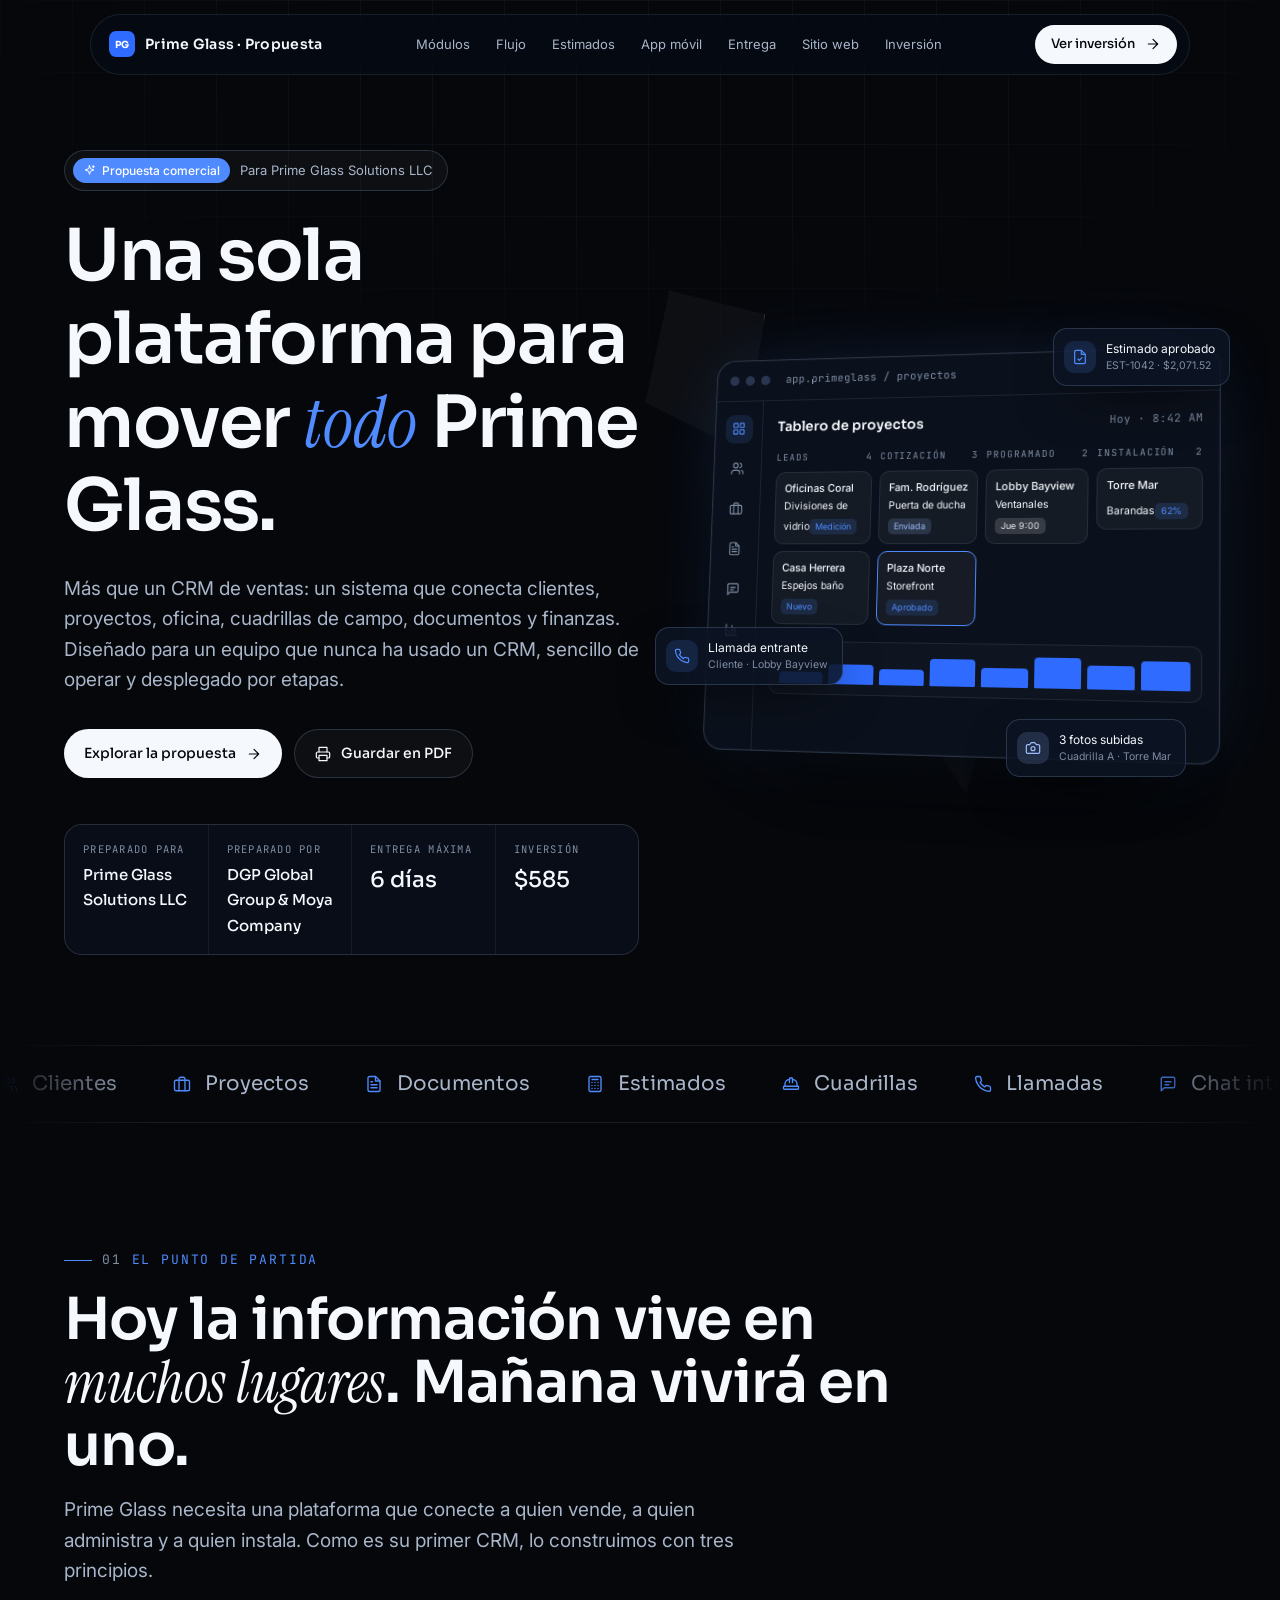
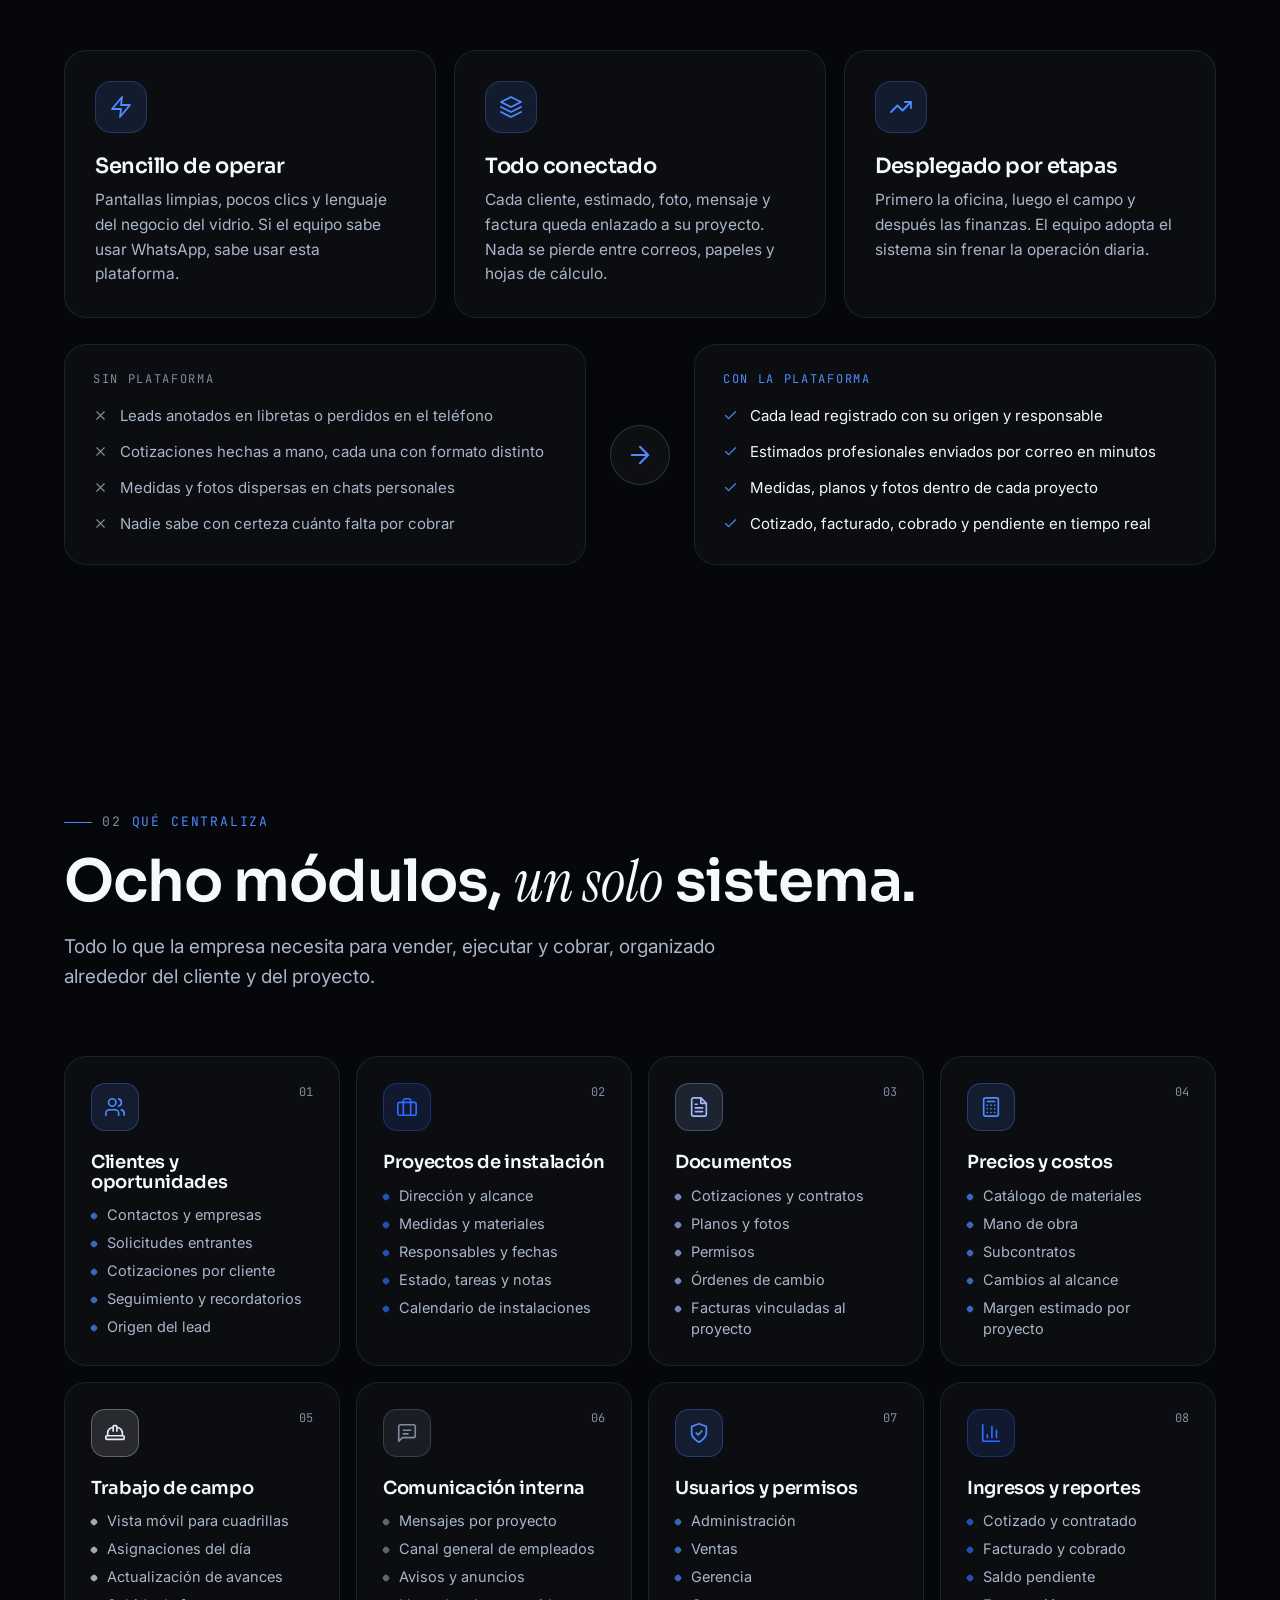
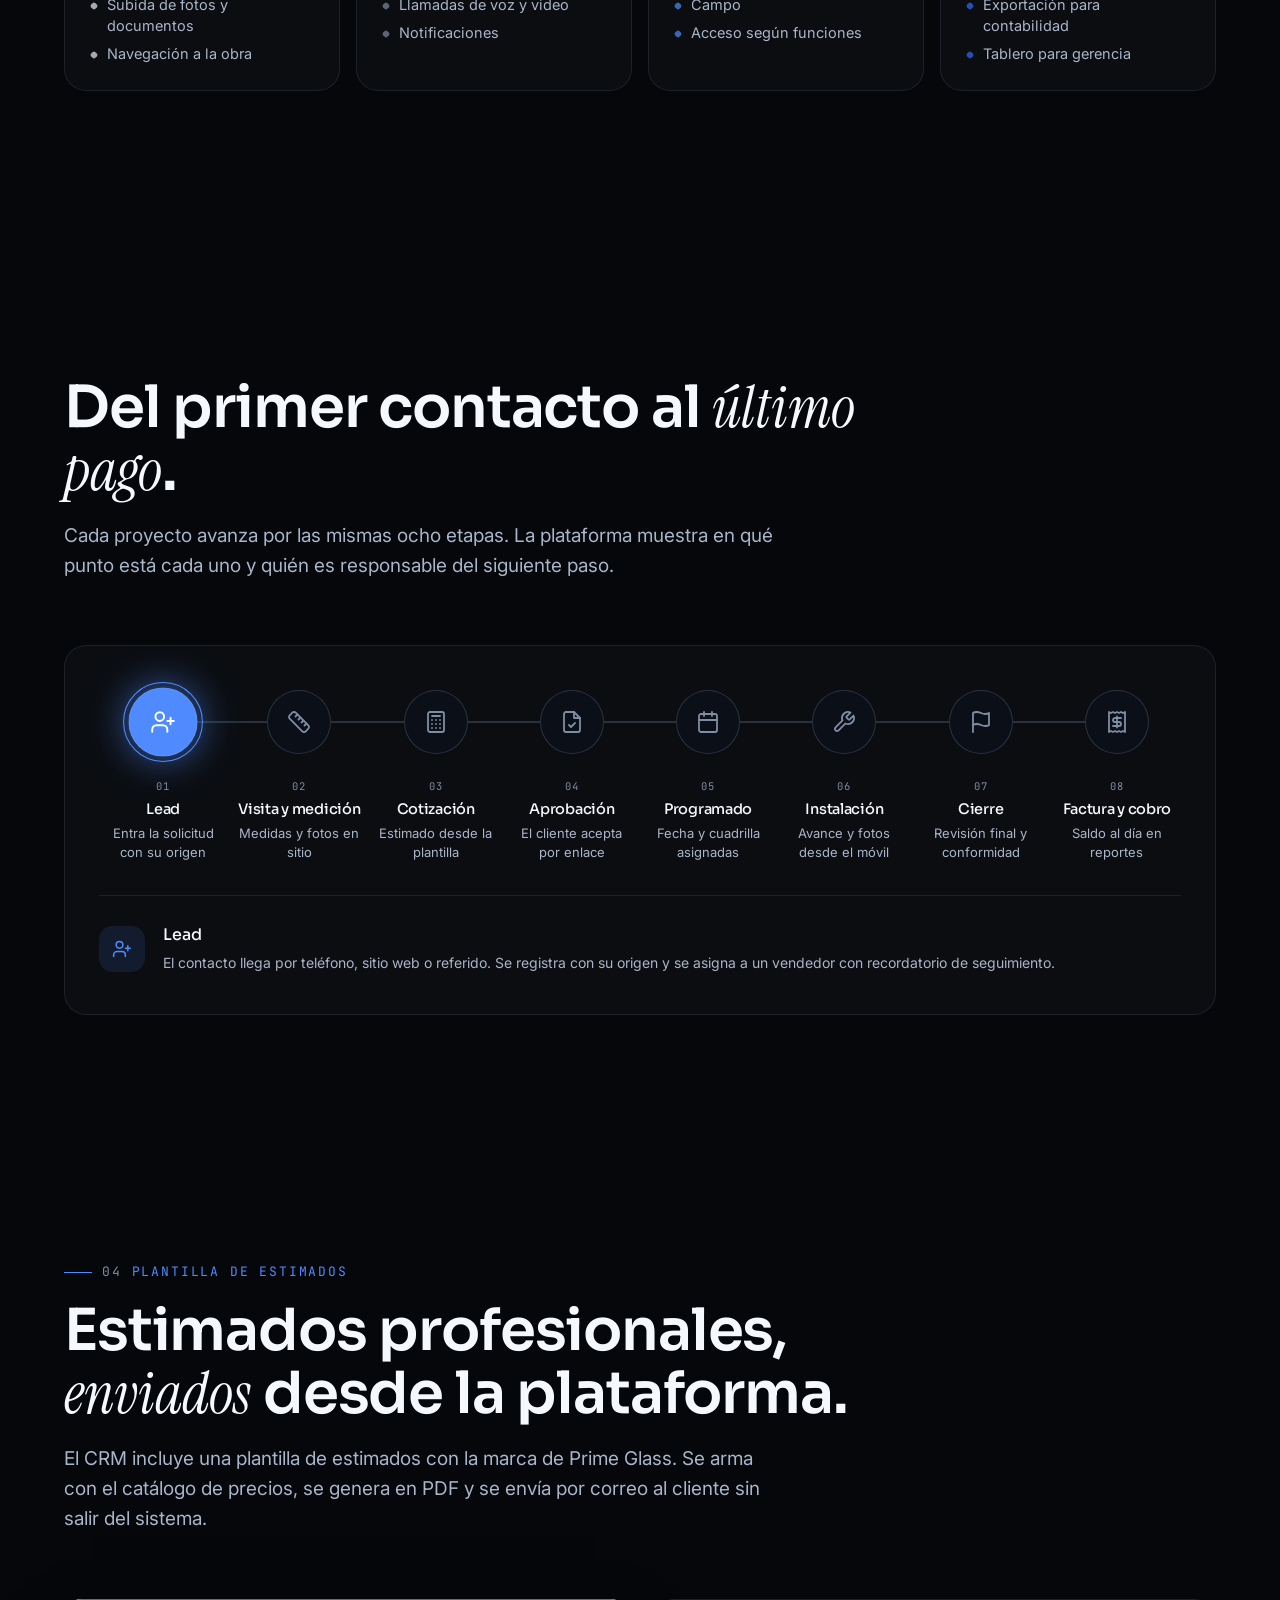
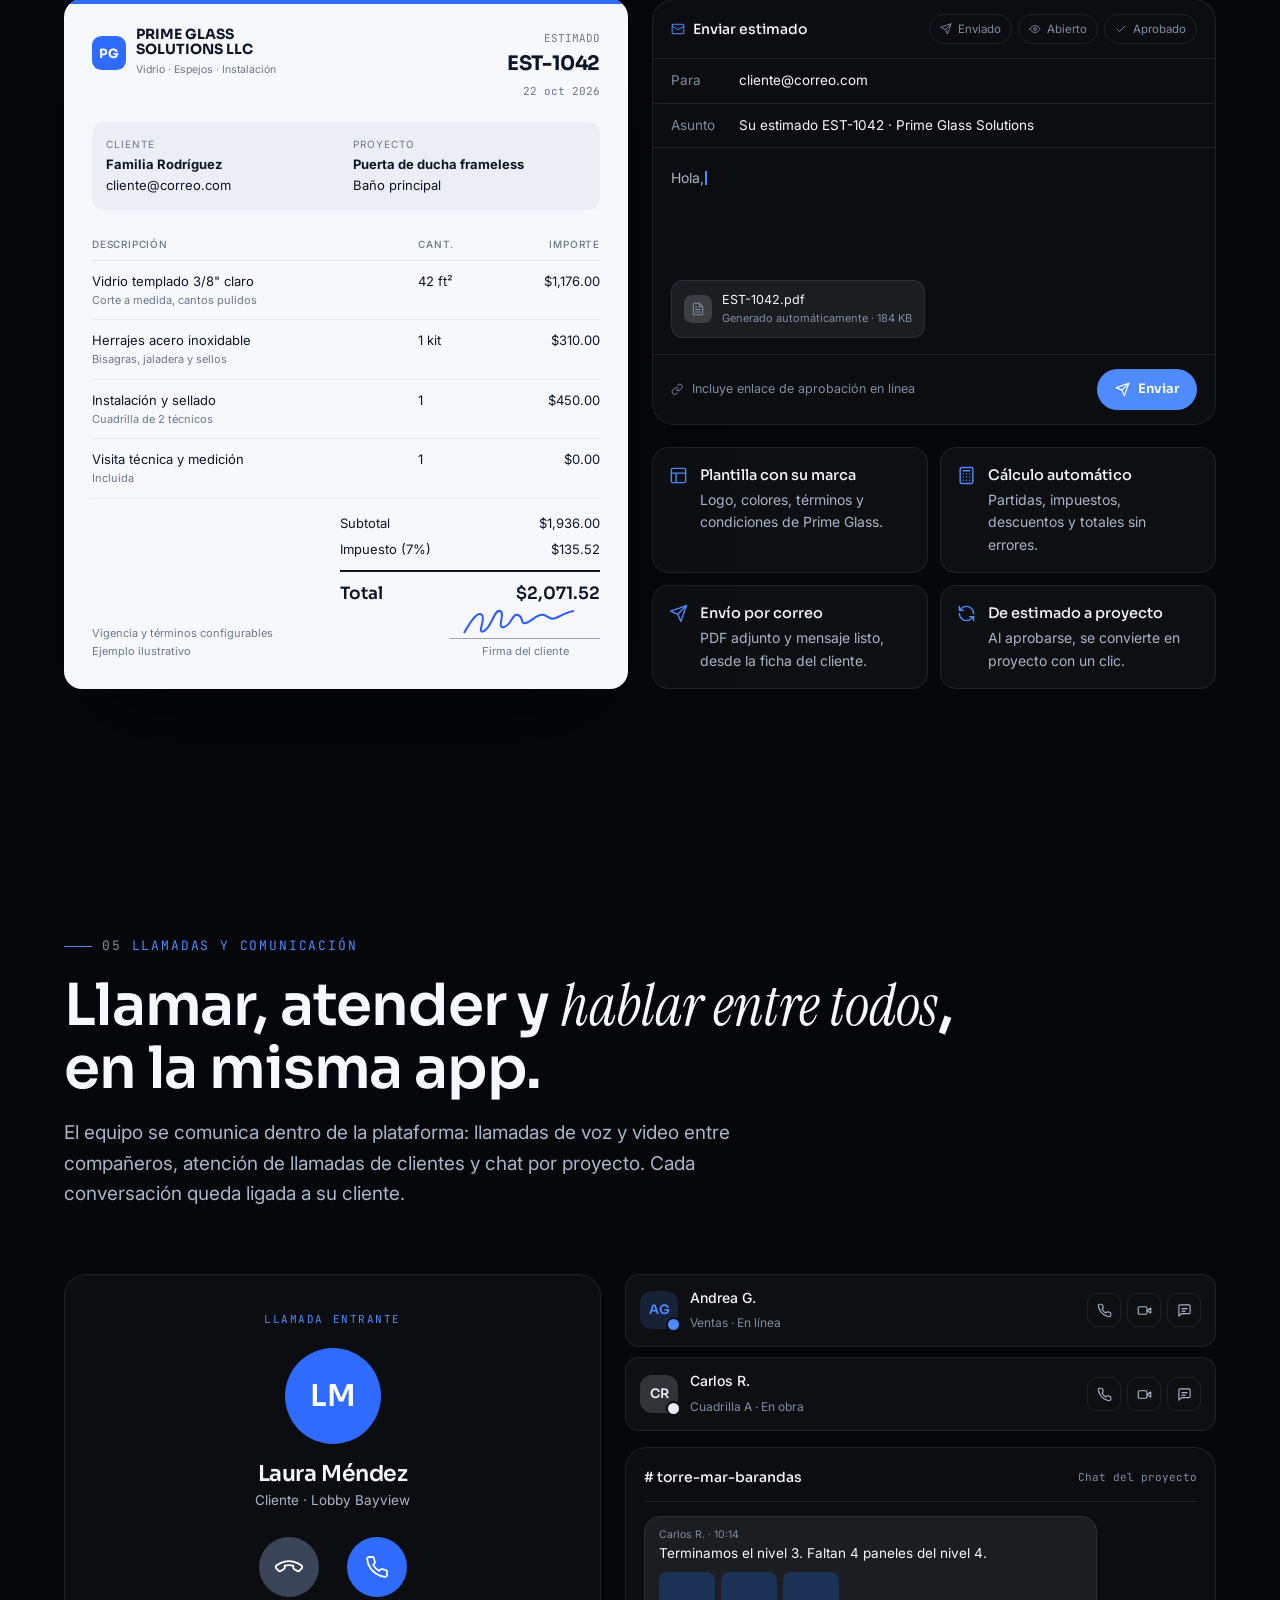
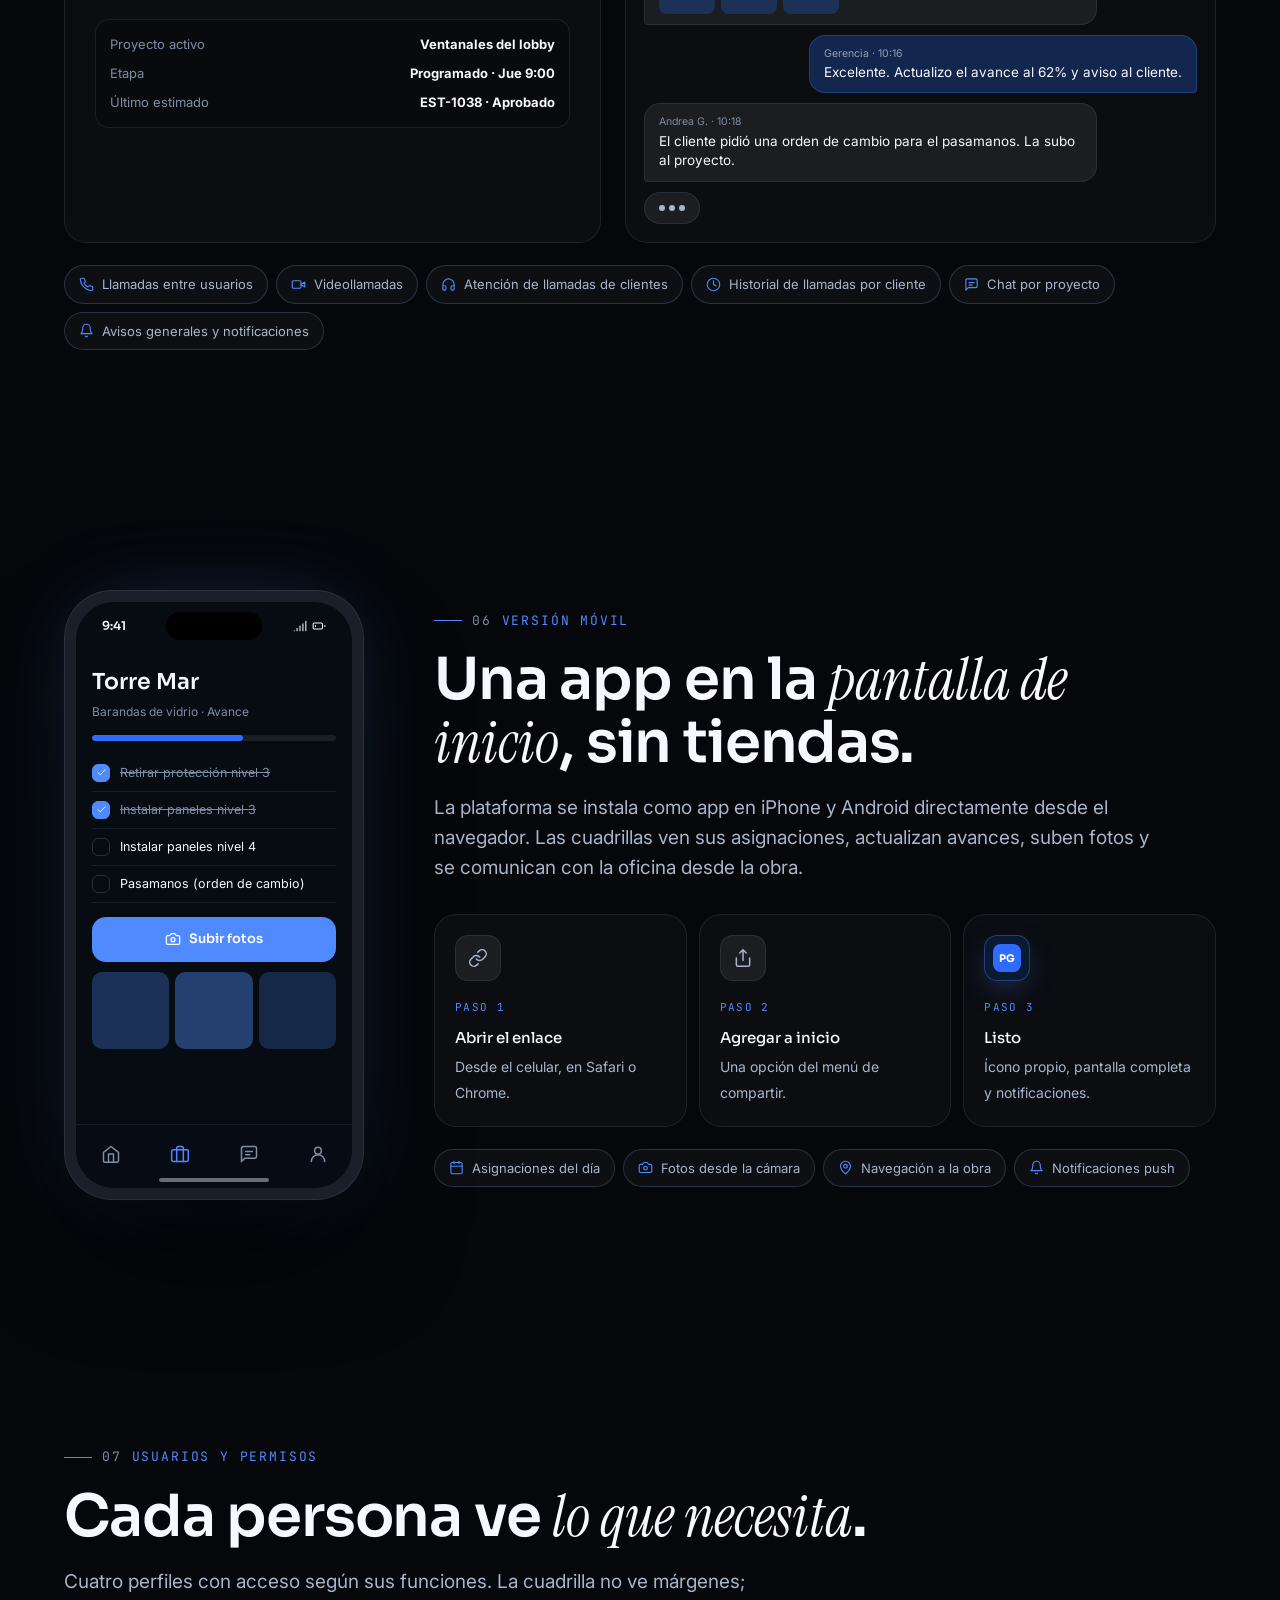
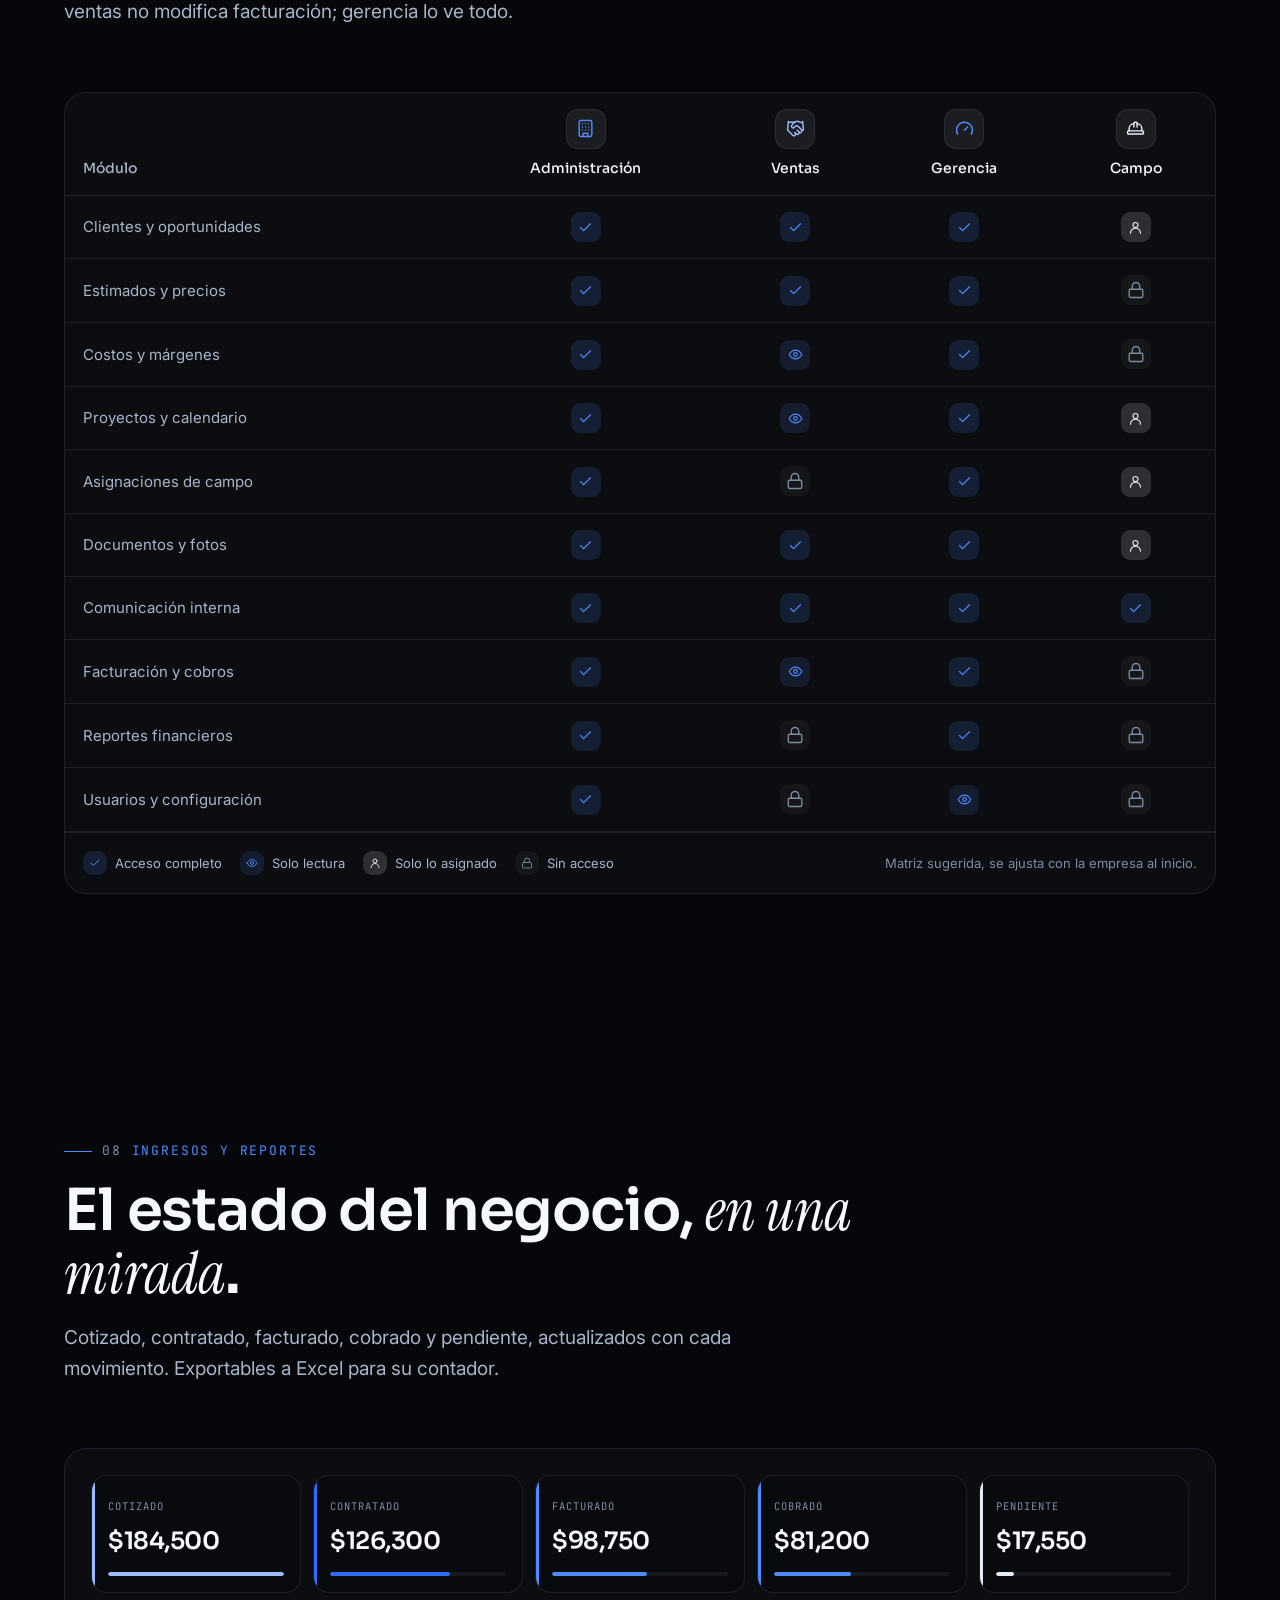
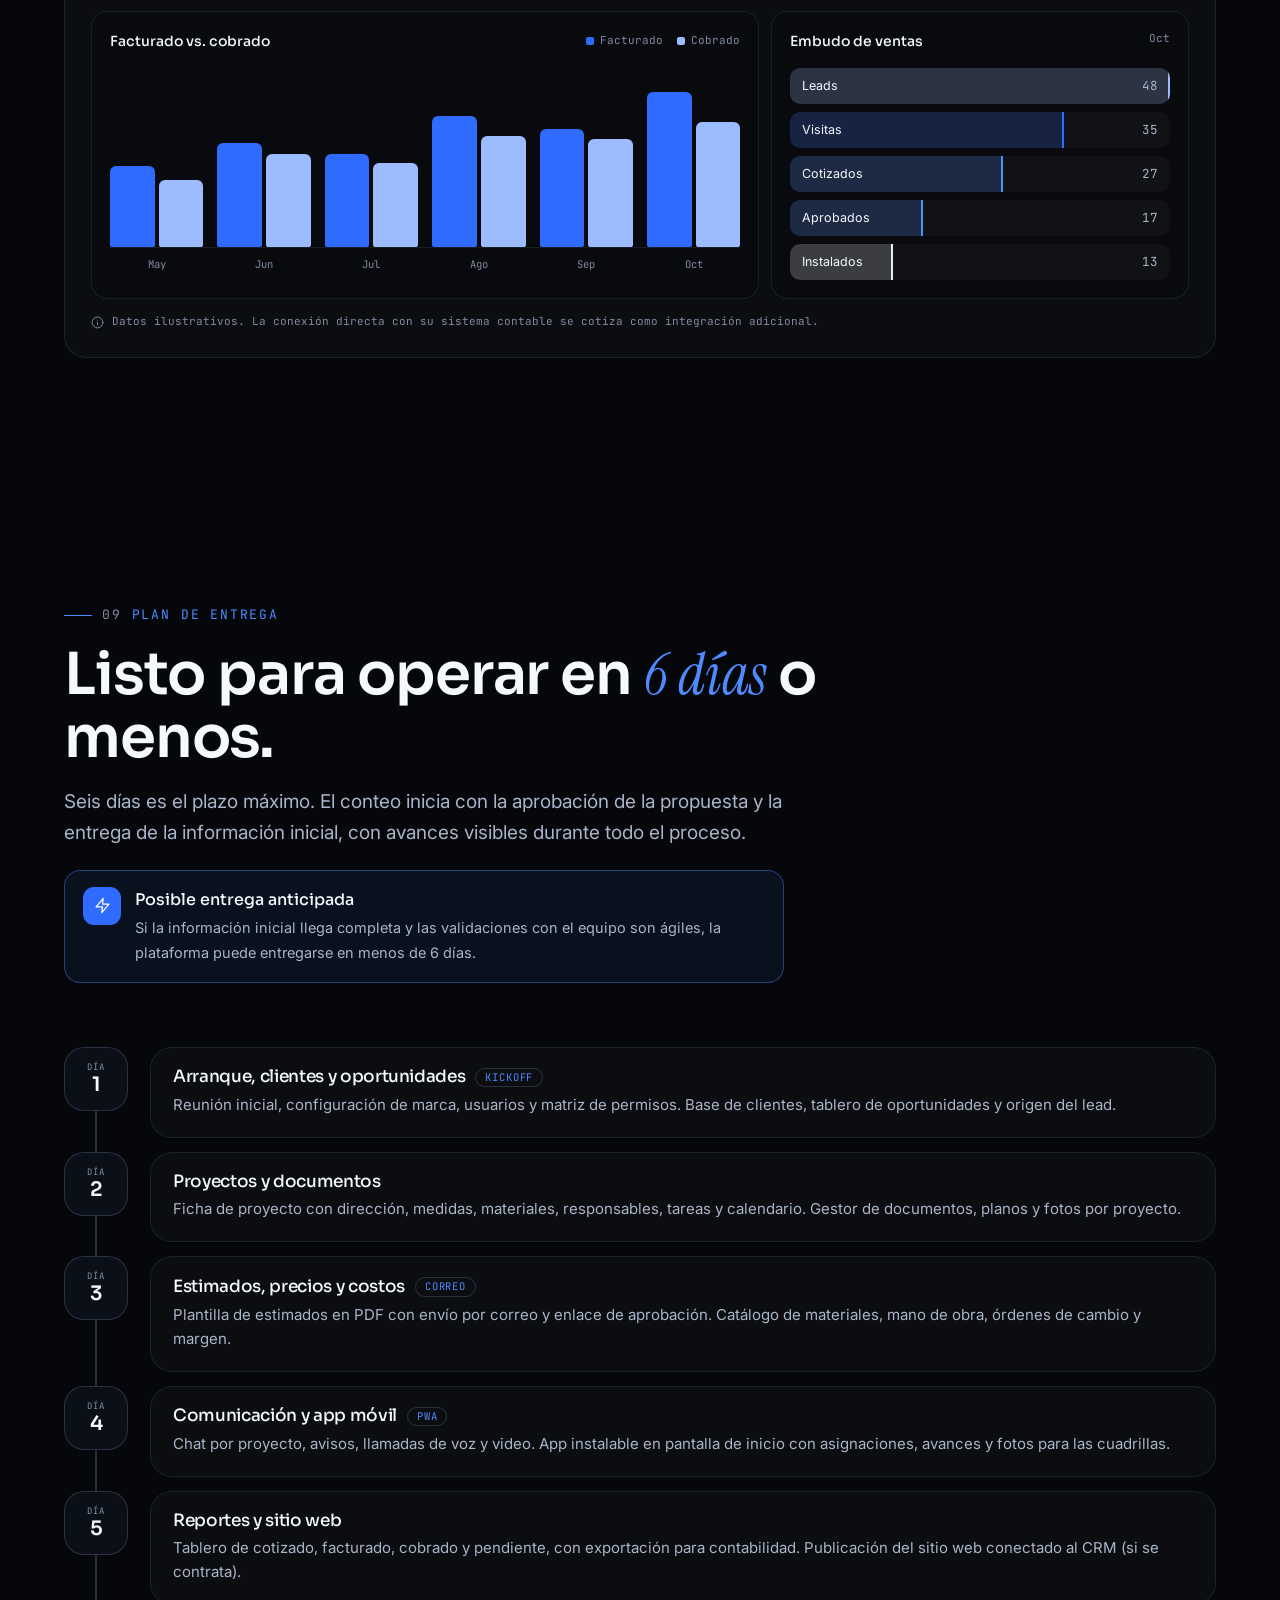
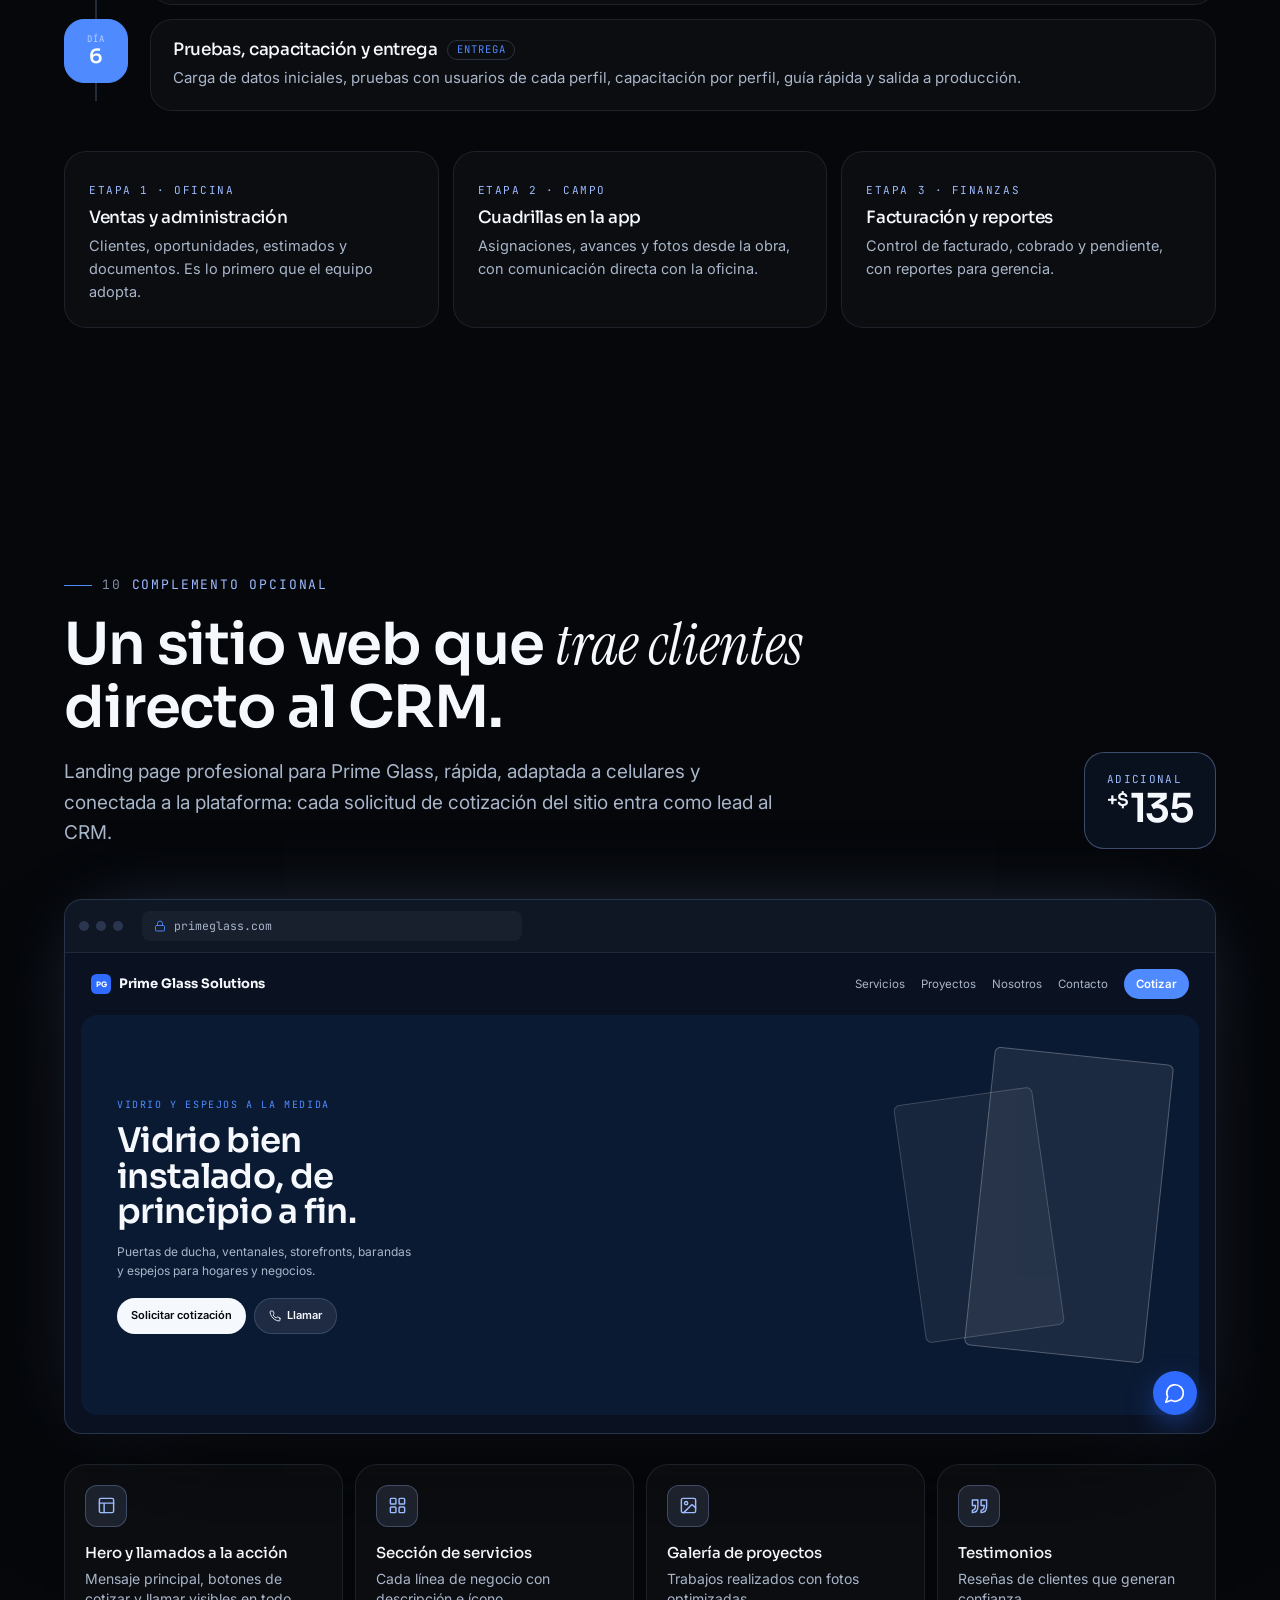
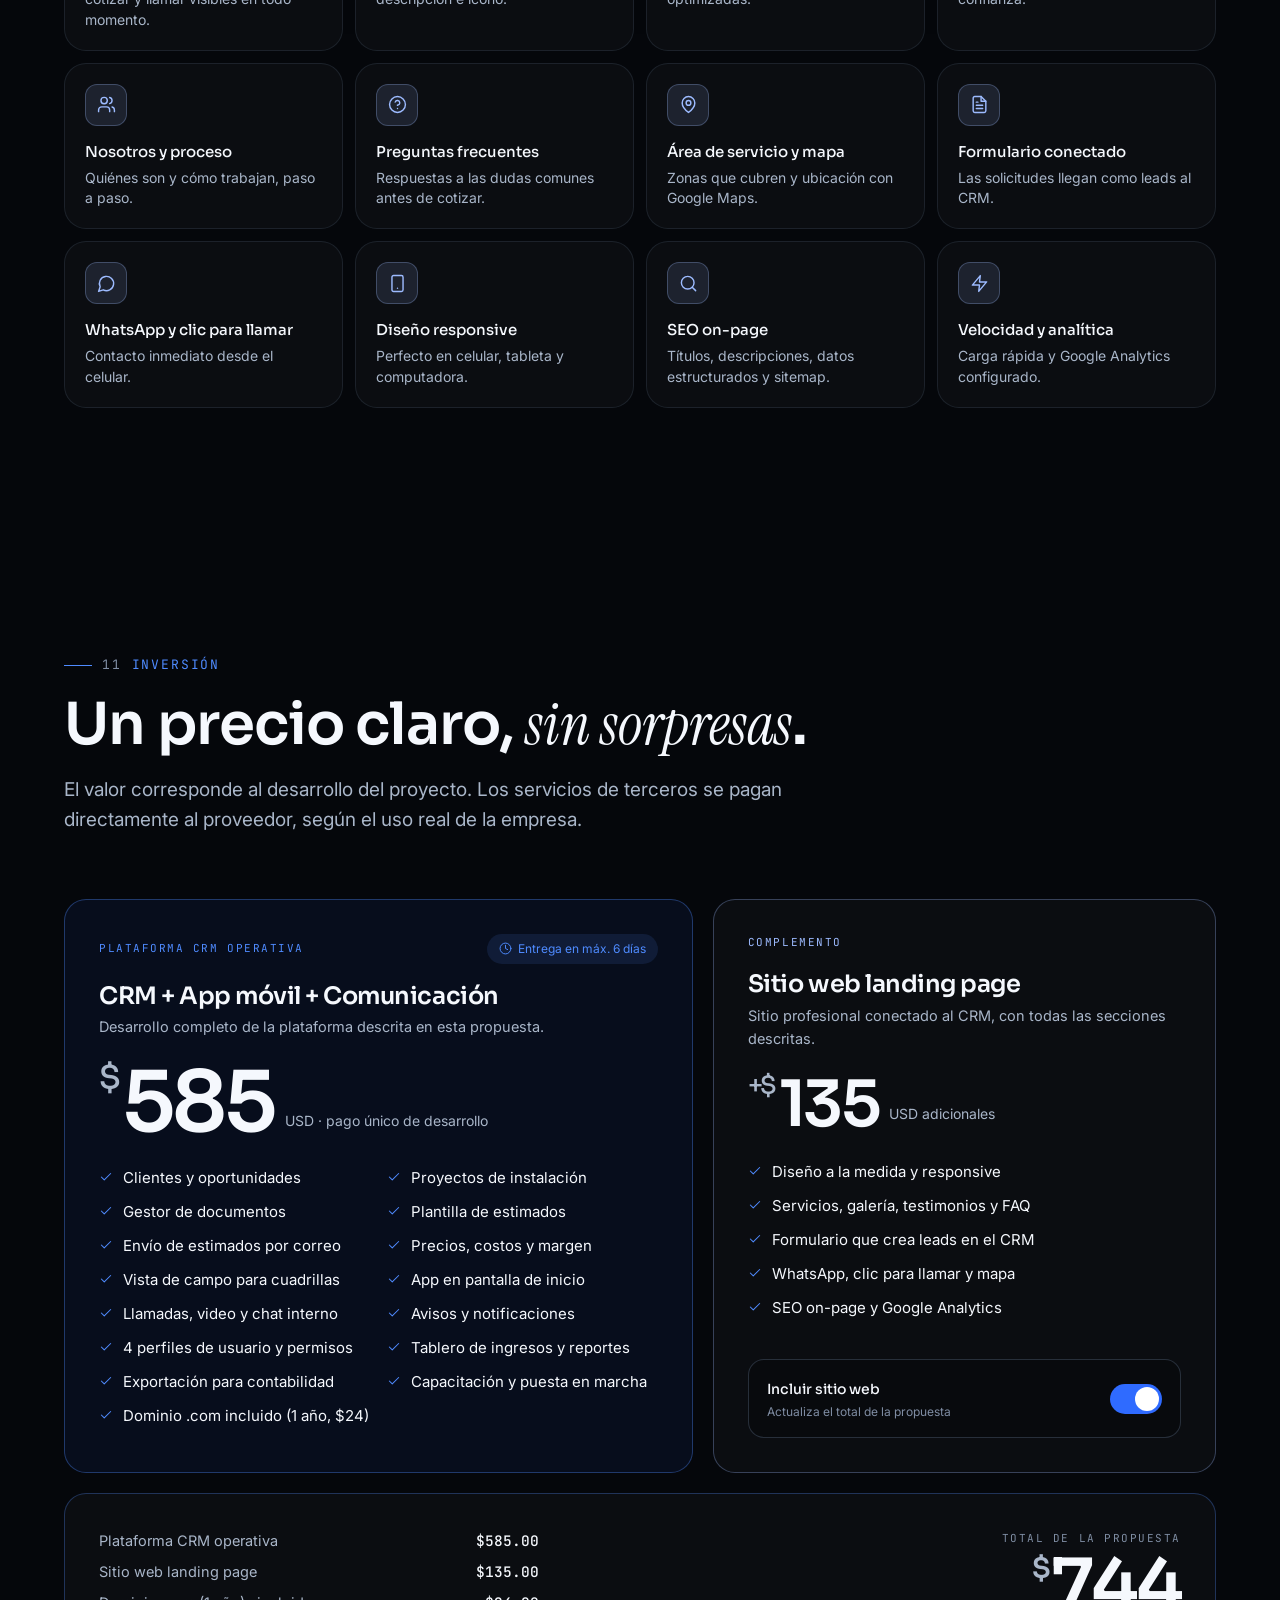
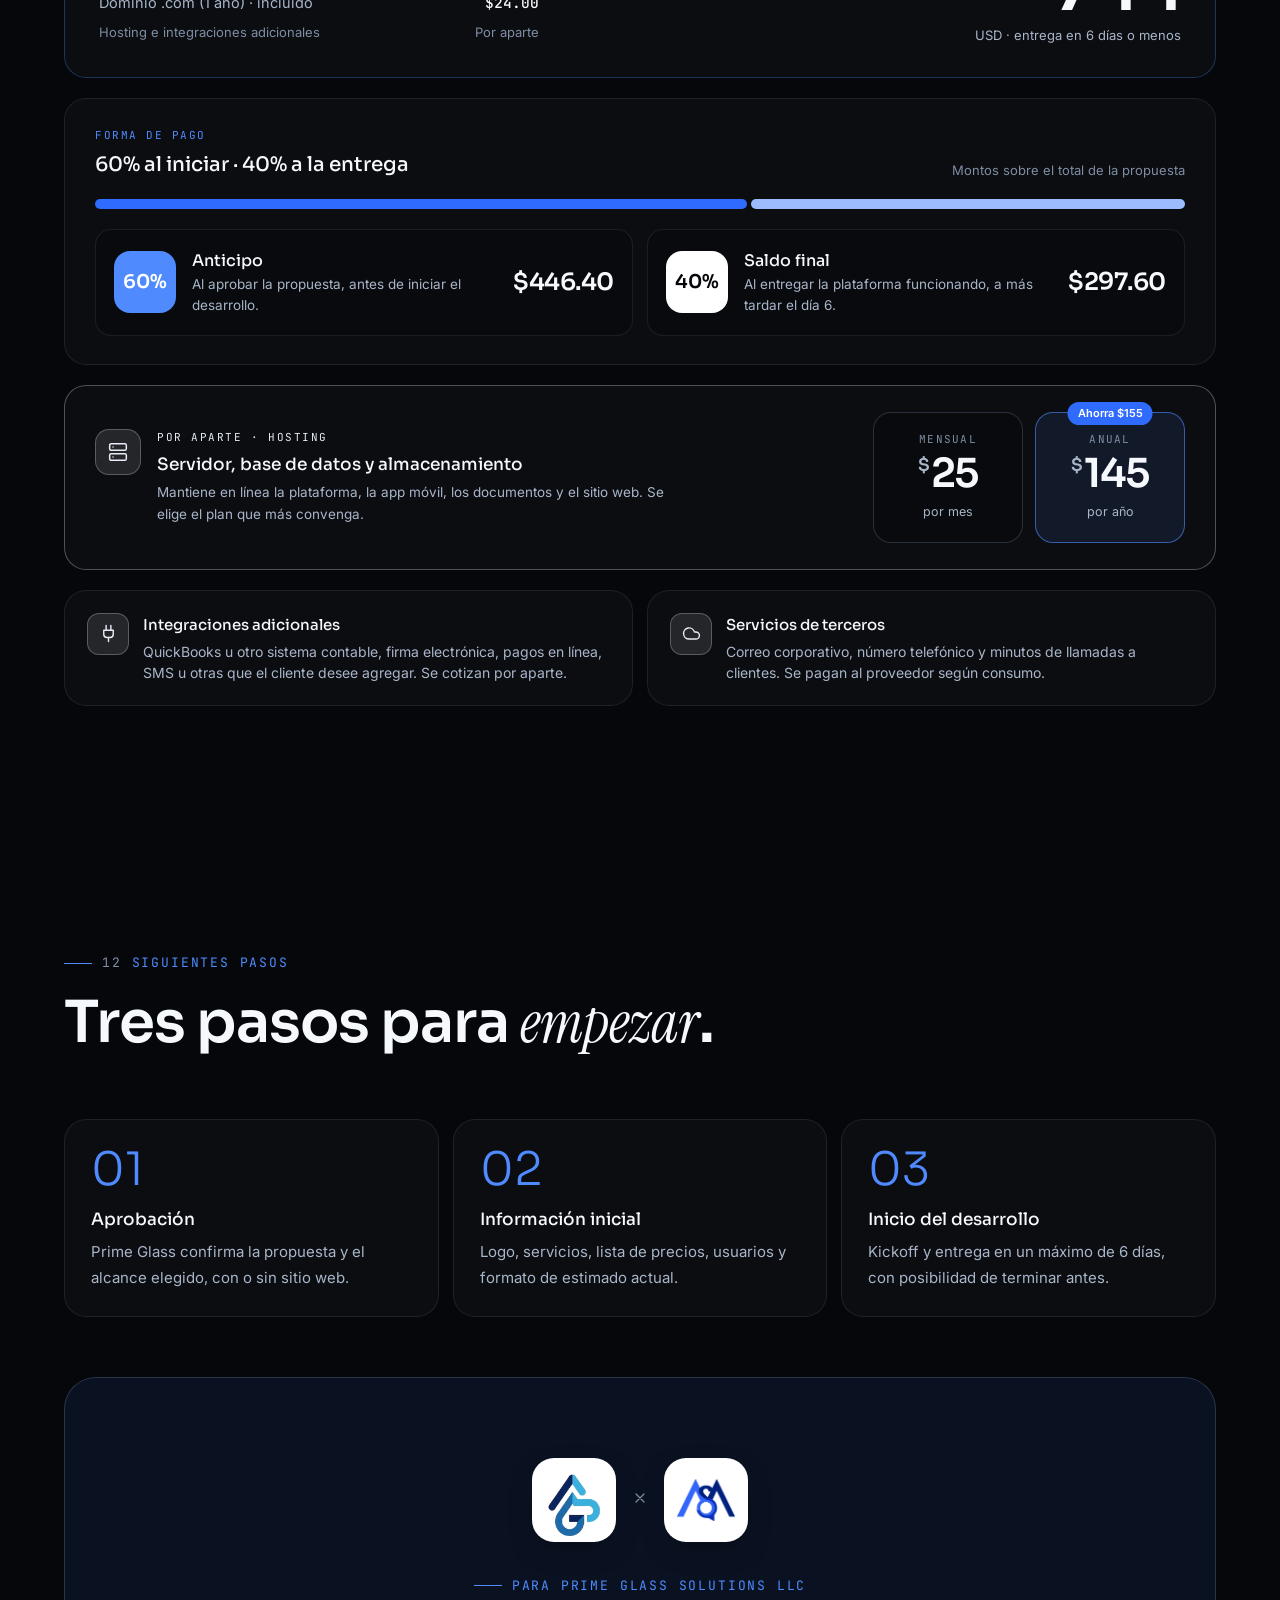
==== commit 8301608f: "Speed up proposal page and note possible early delivery Drop backdrop blur from cards, the animated " ====
--- a/propuesta/index.html
+++ b/propuesta/index.html
@@ -31,13 +31,7 @@
 
 /* ---------- Ambient background ---------- */
 .ambient{position:fixed;inset:0;z-index:-2;overflow:hidden;pointer-events:none}
-.orb{position:absolute;border-radius:50%;filter:blur(90px);opacity:.55;will-change:transform}
-@keyframes drift1{50%{transform:translate(180px,140px) scale(1.15)}}
-@keyframes drift2{50%{transform:translate(-160px,-120px) scale(.9)}}
-@keyframes drift3{50%{transform:translate(120px,-160px) scale(1.1)}}
 .gridbg{position:absolute;inset:0;background-image:linear-gradient(var(--line) 1px,transparent 1px),linear-gradient(90deg,var(--line) 1px,transparent 1px);background-size:72px 72px;mask-image:radial-gradient(ellipse 80% 60% at 50% 0%,#000 30%,transparent 75%);-webkit-mask-image:radial-gradient(ellipse 80% 60% at 50% 0%,#000 30%,transparent 75%);opacity:.5}
-.grain{position:fixed;inset:-50%;z-index:-1;pointer-events:none;opacity:.03;background-image:url("data:image/svg+xml,%3Csvg xmlns='http://www.w3.org/2000/svg' width='160' height='160'%3E%3Cfilter id='n'%3E%3CfeTurbulence type='fractalNoise' baseFrequency='.9' numOctaves='3' stitchTiles='stitch'/%3E%3C/filter%3E%3Crect width='100%25' height='100%25' filter='url(%23n)'/%3E%3C/svg%3E");animation:grain 8s steps(8) infinite}
-@keyframes grain{25%{transform:translate(-3%,2%)}50%{transform:translate(2%,-3%)}75%{transform:translate(-2%,-2%)}}
 
 /* ---------- Layout ---------- */
 .wrap{max-width:var(--maxw);margin:0 auto;padding:0 24px}
@@ -54,12 +48,14 @@
 .head{margin-bottom:64px}
 
 /* glass card */
-.card{position:relative;background:rgba(255,255,255,.028);transition:border-color .4s,background .4s;border:1px solid var(--line);border-radius:var(--r);backdrop-filter:blur(18px);-webkit-backdrop-filter:blur(18px);overflow:hidden;isolation:isolate}
+.card{position:relative;background:rgba(255,255,255,.028);transition:border-color .4s,background .4s;border:1px solid var(--line);border-radius:var(--r);overflow:hidden;isolation:isolate}
 .card:hover{border-color:rgba(79,139,255,.45);background:rgba(79,139,255,.04)}
 
 /* reveal */
-.rv{opacity:0;transform:translateY(34px);filter:blur(6px);transition:opacity 1s var(--ease),transform 1s var(--ease),filter 1s var(--ease);transition-delay:var(--d,0s)}
-.rv.in{opacity:1;transform:none;filter:none}
+.rv{opacity:0;transform:translateY(28px);transition:opacity .9s var(--ease),transform .9s var(--ease);transition-delay:var(--d,0s)}
+.rv.in{opacity:1;transform:none}
+
+.off *,.off *::before,.off *::after{animation-play-state:paused!important}
 
 /* ---------- Nav ---------- */
 .progress{position:fixed;top:0;left:0;height:2px;width:100%;transform-origin:0 50%;transform:scaleX(0);background:var(--grad);z-index:60}
@@ -121,19 +117,19 @@
 .kc b{display:block;font-weight:500;font-size:11px;margin-bottom:4px}
 .kc .tg{display:inline-block;font-size:9px;padding:2px 6px;border-radius:5px;margin-top:6px}
 .tg.c{background:rgba(79,139,255,.14);color:var(--cyan)}.tg.v{background:rgba(157,187,255,.16);color:var(--violet)}.tg.g{background:rgba(79,139,255,.14);color:var(--green)}.tg.a{background:rgba(255,255,255,.14);color:var(--amber)}
-.kc.moving{animation:moveCard 7s var(--ease) infinite;position:relative;z-index:2}
-@keyframes moveCard{0%,18%{transform:none;box-shadow:none}28%{transform:translate(0,-6px) rotate(-2deg);box-shadow:0 18px 30px -10px rgba(0,0,0,.6)}48%,80%{transform:translate(calc(100% + 8px),-6px) rotate(0);box-shadow:0 0 0 1px var(--cyan)}90%,100%{transform:translate(calc(100% + 8px),0);box-shadow:none}}
+.kc.moving{animation:moveCard 7s var(--ease) infinite;position:relative;z-index:2;border-color:var(--cyan)}
+@keyframes moveCard{0%,18%{transform:none}28%{transform:translate(0,-6px) rotate(-2deg)}48%,80%{transform:translate(calc(100% + 8px),-6px) rotate(0)}90%,100%{transform:translate(calc(100% + 8px),0)}}
 .mini-bars{display:flex;gap:6px;align-items:flex-end;height:54px;margin-top:10px;padding:10px;border:1px solid var(--line);border-radius:10px;background:rgba(255,255,255,.02)}
 .mini-bars i{flex:1;border-radius:4px 4px 1px 1px;background:var(--blue);transform-origin:bottom;animation:barPulse 3.2s ease-in-out infinite;animation-delay:calc(var(--k)*.15s)}
 @keyframes barPulse{0%,100%{transform:scaleY(.55)}50%{transform:scaleY(1)}}
-.float{position:absolute;display:flex;align-items:center;gap:10px;padding:10px 14px 10px 10px;border-radius:14px;background:rgba(12,20,36,.85);border:1px solid var(--line2);backdrop-filter:blur(16px);-webkit-backdrop-filter:blur(16px);box-shadow:0 20px 50px -15px rgba(0,0,0,.7);font-size:12px;white-space:nowrap;opacity:0;animation:fadeUp .9s var(--ease) forwards,bob 6s ease-in-out infinite;animation-delay:var(--d),calc(var(--d) + 1s)}
+.float{position:absolute;display:flex;align-items:center;gap:10px;padding:10px 14px 10px 10px;border-radius:14px;background:rgba(12,20,36,.85);border:1px solid var(--line2);box-shadow:0 20px 50px -15px rgba(0,0,0,.7);font-size:12px;white-space:nowrap;opacity:0;animation:fadeUp .9s var(--ease) forwards,bob 6s ease-in-out infinite;animation-delay:var(--d),calc(var(--d) + 1s)}
 .float .ic{width:32px;height:32px;border-radius:10px;display:grid;place-items:center;font-size:16px}
 .float small{display:block;color:var(--dim);font-size:10.5px}
 .float.f1{top:-22px;right:-14px;--d:1.6s}.float.f1 .ic{background:rgba(79,139,255,.15);color:var(--green)}
 .float.f2{bottom:70px;left:-40px;--d:1.9s}.float.f2 .ic{background:rgba(79,139,255,.15);color:var(--cyan)}
 .float.f3{bottom:-22px;right:30px;--d:2.2s}.float.f3 .ic{background:rgba(157,187,255,.16);color:var(--violet)}
 @keyframes bob{50%{translate:0 -8px}}
-.shard{position:absolute;border:1px solid rgba(255,255,255,.12);background:rgba(255,255,255,.035);backdrop-filter:blur(6px);-webkit-backdrop-filter:blur(6px);pointer-events:none;animation:shard 14s ease-in-out infinite}
+.shard{position:absolute;border:1px solid rgba(255,255,255,.12);background:rgba(255,255,255,.035);pointer-events:none;animation:shard 14s ease-in-out infinite}
 .shard.s1{width:120px;height:160px;top:-60px;left:-50px;clip-path:polygon(20% 0,100% 15%,80% 100%,0 70%);--r:-14deg}
 .shard.s2{width:90px;height:110px;bottom:-40px;left:40%;clip-path:polygon(0 10%,100% 0,70% 100%);animation-delay:-5s;--r:18deg}
 @keyframes shard{0%,100%{transform:rotate(var(--r)) translateY(0)}50%{transform:rotate(calc(var(--r)*-1)) translateY(-18px)}}
@@ -429,6 +425,11 @@
 .stg h4{font-size:17px;font-weight:500;margin:8px 0 6px}
 .stg p{font-size:14.5px;color:var(--muted)}
 
+.early{display:flex;gap:14px;align-items:flex-start;max-width:720px;margin-top:22px;padding:16px 18px;border-radius:16px;border:1px solid rgba(79,139,255,.4);background:rgba(79,139,255,.08)}
+.early .ico{flex:none;width:38px;height:38px;border-radius:11px;display:grid;place-items:center;background:var(--blue);color:#fff;font-size:17px}
+.early b{display:block;font-family:var(--display);font-weight:500;font-size:16px;margin-bottom:2px}
+.early span{font-size:14.5px;color:var(--muted)}
+
 /* ---------- Website ---------- */
 .web-top{display:grid;grid-template-columns:1fr auto;gap:30px;align-items:end;margin-bottom:50px}
 .addon{display:flex;align-items:center;gap:16px;padding:18px 22px;border-radius:20px;border:1px solid rgba(157,187,255,.35);background:rgba(79,139,255,.08)}
@@ -449,7 +450,7 @@
 .s-nav nav{display:flex;gap:16px;align-items:center}
 .s-nav nav em{font-style:normal;padding:6px 12px;border-radius:999px;background:var(--cyan);color:#fff;font-weight:600}
 .s-hero{height:400px;margin:0 16px;border-radius:16px;position:relative;overflow:hidden;background:#0B1A33;display:flex;flex-direction:column;justify-content:center;padding:0 36px}
-.s-hero .pane{position:absolute;right:40px;top:40px;width:180px;height:300px;border-radius:6px;border:1px solid rgba(255,255,255,.25);background:rgba(255,255,255,.07);backdrop-filter:blur(4px);transform:rotate(6deg)}
+.s-hero .pane{position:absolute;right:40px;top:40px;width:180px;height:300px;border-radius:6px;border:1px solid rgba(255,255,255,.25);background:rgba(255,255,255,.07);transform:rotate(6deg)}
 .s-hero .pane.b{right:150px;top:80px;width:140px;height:240px;transform:rotate(-8deg);opacity:.7}
 .s-hero small{font-family:var(--mono);font-size:10px;letter-spacing:.16em;color:var(--cyan);text-transform:uppercase}
 .s-hero h6{font-family:var(--display);font-size:34px;font-weight:600;line-height:1.05;margin:10px 0 12px;max-width:340px;letter-spacing:-.02em}
@@ -751,7 +752,6 @@
 </svg>
 
 <div class="ambient" aria-hidden="true"><div class="gridbg"></div></div>
-<div class="grain" aria-hidden="true"></div>
 <div class="progress" id="progress"></div>
 
 <nav class="top" aria-label="Secciones">
@@ -792,7 +792,7 @@
       <div class="meta fade-in" style="--d:1.5s">
         <div><small>Preparado para</small><strong>Prime Glass Solutions LLC</strong></div>
         <div><small>Preparado por</small><strong>DGP Global Group &amp; Moya Company</strong></div>
-        <div><small>Entrega</small><strong class="big"><span data-count="6">0</span> días</strong></div>
+        <div><small>Entrega máxima</small><strong class="big"><span data-count="6">0</span> días</strong></div>
         <div><small>Inversión</small><strong class="big">$<span data-count="585">0</span></strong></div>
       </div>
     </div>
@@ -1163,8 +1163,9 @@
   <div class="wrap">
     <div class="head">
       <span class="eyebrow rv"><span class="num">09</span> Plan de entrega</span>
-      <h2 class="rv" style="--d:.1s">Listo para operar en <em class="gtext">6 días</em>.</h2>
-      <p class="lead rv" style="--d:.2s">Un calendario claro, con avances visibles durante todo el proceso. El conteo inicia con la aprobación de la propuesta y la entrega de la información inicial.</p>
+      <h2 class="rv" style="--d:.1s">Listo para operar en <em class="gtext">6 días</em> o menos.</h2>
+      <p class="lead rv" style="--d:.2s">Seis días es el plazo máximo. El conteo inicia con la aprobación de la propuesta y la entrega de la información inicial, con avances visibles durante todo el proceso.</p>
+      <div class="early rv" style="--d:.3s"><span class="ico"><svg class="i"><use href="#i-zap"/></svg></span><div><b>Posible entrega anticipada</b><span>Si la información inicial llega completa y las validaciones con el equipo son ágiles, la plataforma puede entregarse en menos de 6 días.</span></div></div>
     </div>
     <div class="tl" id="tl">
       <div class="fill"></div>
@@ -1250,7 +1251,7 @@
     </div>
     <div class="price-grid">
       <div class="card pc main rv">
-        <div class="tagline"><span>Plataforma CRM operativa</span><em><svg class="i"><use href="#i-clock"/></svg>Entrega en 6 días</em></div>
+        <div class="tagline"><span>Plataforma CRM operativa</span><em><svg class="i"><use href="#i-clock"/></svg>Entrega en máx. 6 días</em></div>
         <h3>CRM + App móvil + Comunicación</h3>
         <p class="desc">Desarrollo completo de la plataforma descrita en esta propuesta.</p>
         <div class="amount"><b><sup>$</sup><span data-count="585">0</span></b><span>USD · pago único de desarrollo</span></div>
@@ -1295,7 +1296,7 @@
         <div><span>Dominio .com (1 año) · incluido</span><b>$24.00</b></div>
         <div style="color:var(--dim);font-size:13px"><span>Hosting e integraciones adicionales</span><span>Por aparte</span></div>
       </div>
-      <div class="sum"><small>Total de la propuesta</small><b><sup>$</sup><span id="totalNum">744</span></b><span>USD · entrega en 6 días</span></div>
+      <div class="sum"><small>Total de la propuesta</small><b><sup>$</sup><span id="totalNum">744</span></b><span>USD · entrega en 6 días o menos</span></div>
     </div>
 
     <div class="card pay rv">
@@ -1303,7 +1304,7 @@
       <div class="pay-bar"><i class="a"></i><i class="b"></i></div>
       <div class="pay-grid">
         <div class="pp"><span class="pct">60%</span><div><b>Anticipo</b><span>Al aprobar la propuesta, antes de iniciar el desarrollo.</span></div><strong>$<span id="pay60">446.40</span></strong></div>
-        <div class="pp"><span class="pct b">40%</span><div><b>Saldo final</b><span>Al entregar la plataforma funcionando, en el día 6.</span></div><strong>$<span id="pay40">297.60</span></strong></div>
+        <div class="pp"><span class="pct b">40%</span><div><b>Saldo final</b><span>Al entregar la plataforma funcionando, a más tardar el día 6.</span></div><strong>$<span id="pay40">297.60</span></strong></div>
       </div>
     </div>
 
@@ -1335,14 +1336,14 @@
     <div class="next">
       <div class="card nx rv"><span class="k">01</span><b>Aprobación</b><span>Prime Glass confirma la propuesta y el alcance elegido, con o sin sitio web.</span></div>
       <div class="card nx rv" style="--d:.1s"><span class="k">02</span><b>Información inicial</b><span>Logo, servicios, lista de precios, usuarios y formato de estimado actual.</span></div>
-      <div class="card nx rv" style="--d:.2s"><span class="k">03</span><b>Inicio de los 6 días</b><span>Kickoff y comienzo del desarrollo con avances visibles durante todo el proceso.</span></div>
+      <div class="card nx rv" style="--d:.2s"><span class="k">03</span><b>Inicio del desarrollo</b><span>Kickoff y entrega en un máximo de 6 días, con posibilidad de terminar antes.</span></div>
     </div>
     <div class="closing rv">
       <div class="beam"></div>
       <div class="by"><span class="plogo lg"><img src="assets/dgp-logo.png" alt="DGP Global Group" width="206" height="240"></span><span class="amp"><svg class="i"><use href="#i-x"/></svg></span><span class="plogo lg"><img src="assets/moya-logo.png" alt="Moya &amp; Company" width="240" height="174"></span></div>
       <span class="eyebrow">Para Prime Glass Solutions LLC</span>
       <h2>Que el equipo trabaje <em class="gtext">conectado</em>, desde la oficina hasta la obra.</h2>
-      <p class="lead">Una plataforma hecha a la medida de su operación, entregada en 6 días por DGP Global Group y Moya Company.</p>
+      <p class="lead">Una plataforma hecha a la medida de su operación, entregada en 6 días o menos por DGP Global Group y Moya Company.</p>
       <div class="row">
         <a class="btn btn-p" href="#inversion">Revisar inversión<svg class="i"><use href="#i-arrow"/></svg></a>
         <button class="btn btn-g" onclick="window.print()"><svg class="i"><use href="#i-download"/></svg>Descargar propuesta</button>
@@ -1390,6 +1391,12 @@
   });
   tb.innerHTML = h;
 
+  /* ---- Pause off-screen animations ---- */
+  var pio = new IntersectionObserver(function(es){
+    es.forEach(function(e){ e.target.classList.toggle('off', !e.isIntersecting); });
+  },{rootMargin:'100px 0px'});
+  document.querySelectorAll('main > section, .marquee').forEach(function(el){ pio.observe(el); });
+
   /* ---- Reveal ---- */
   var io = new IntersectionObserver(function(es){
     es.forEach(function(e){ if(e.isIntersecting){ e.target.classList.add('in'); io.unobserve(e.target); } });
@@ -1429,15 +1436,6 @@
   addEventListener('scroll', function(){ if(!ticking){ ticking = true; requestAnimationFrame(onScroll); } }, {passive:true});
   addEventListener('resize', onScroll);
   onScroll();
-
-  /* ---- Card spotlight ---- */
-  document.addEventListener('pointermove', function(e){
-    var c = e.target.closest && e.target.closest('.card');
-    if(!c) return;
-    var r = c.getBoundingClientRect();
-    c.style.setProperty('--mx', (e.clientX - r.left)+'px');
-    c.style.setProperty('--my', (e.clientY - r.top)+'px');
-  });
 
   /* ---- Hero tilt ---- */
   var stage = document.getElementById('stage'), mock = document.getElementById('mock');
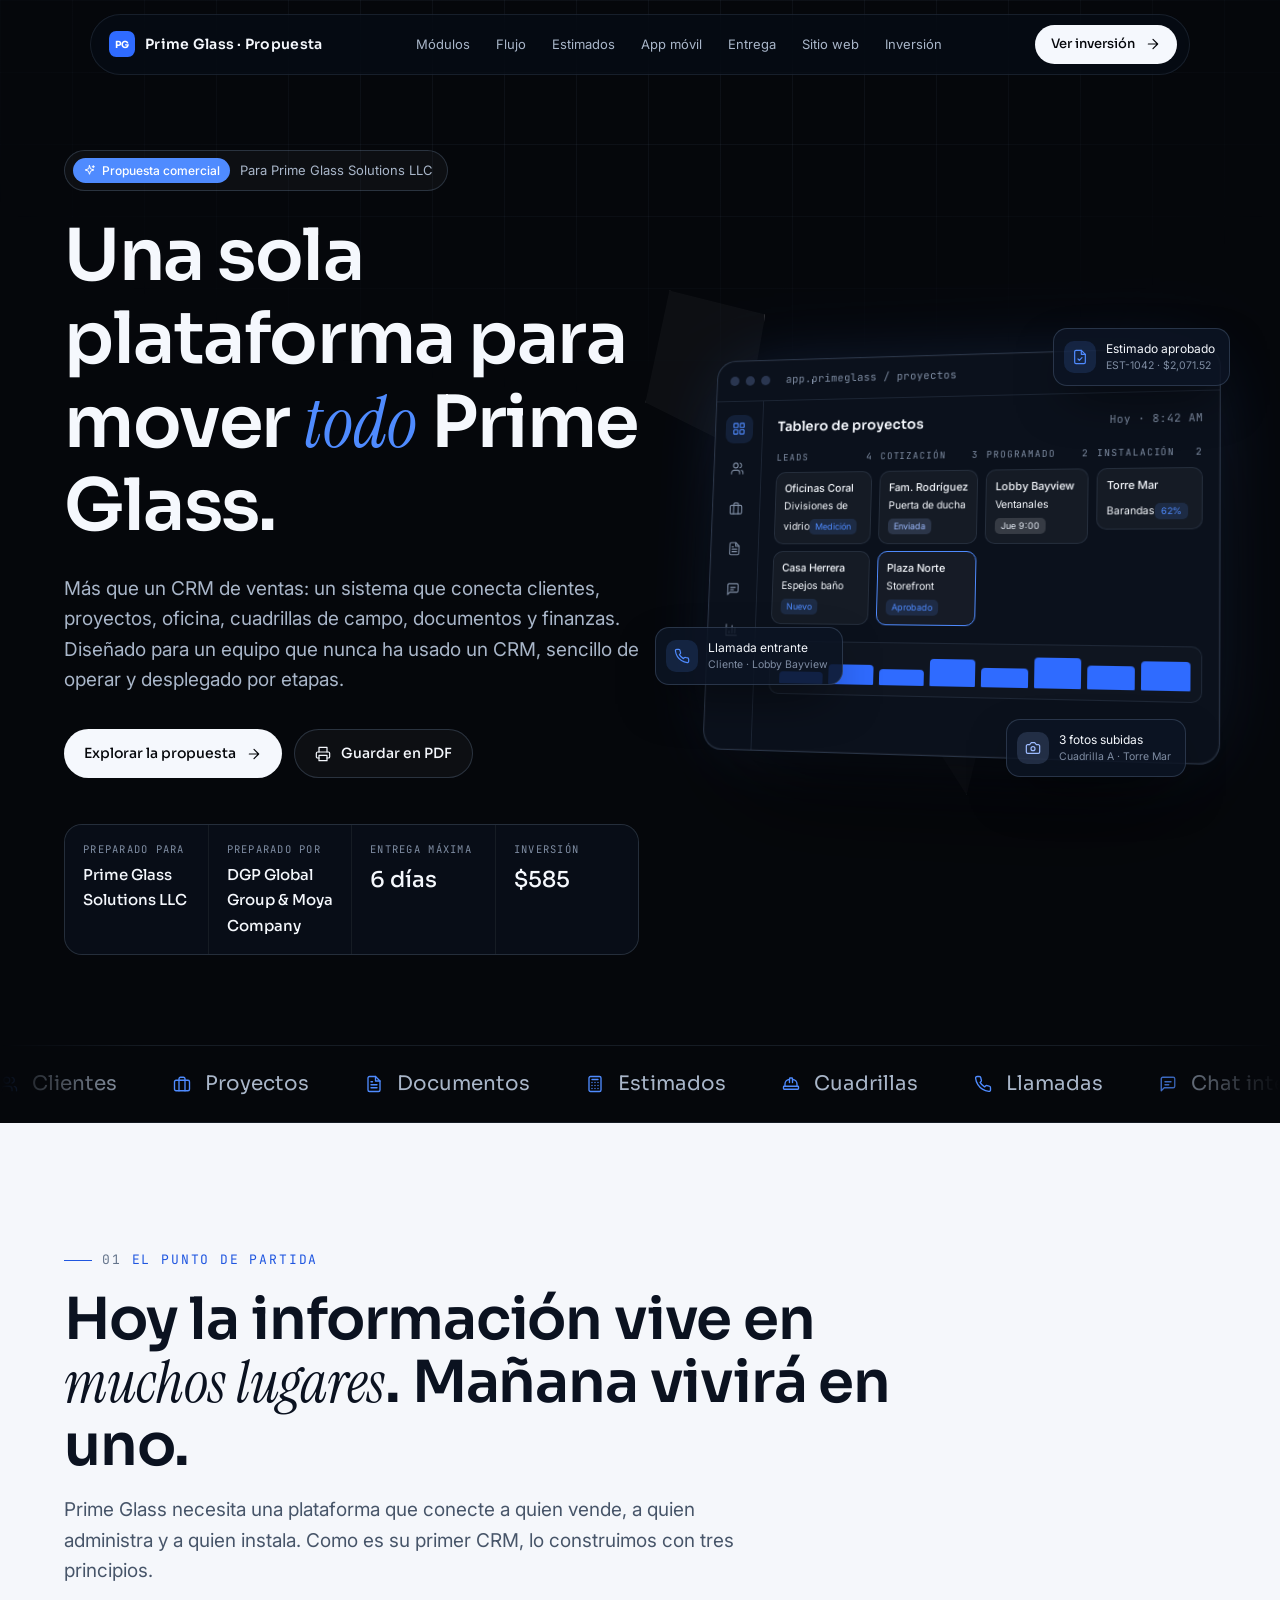
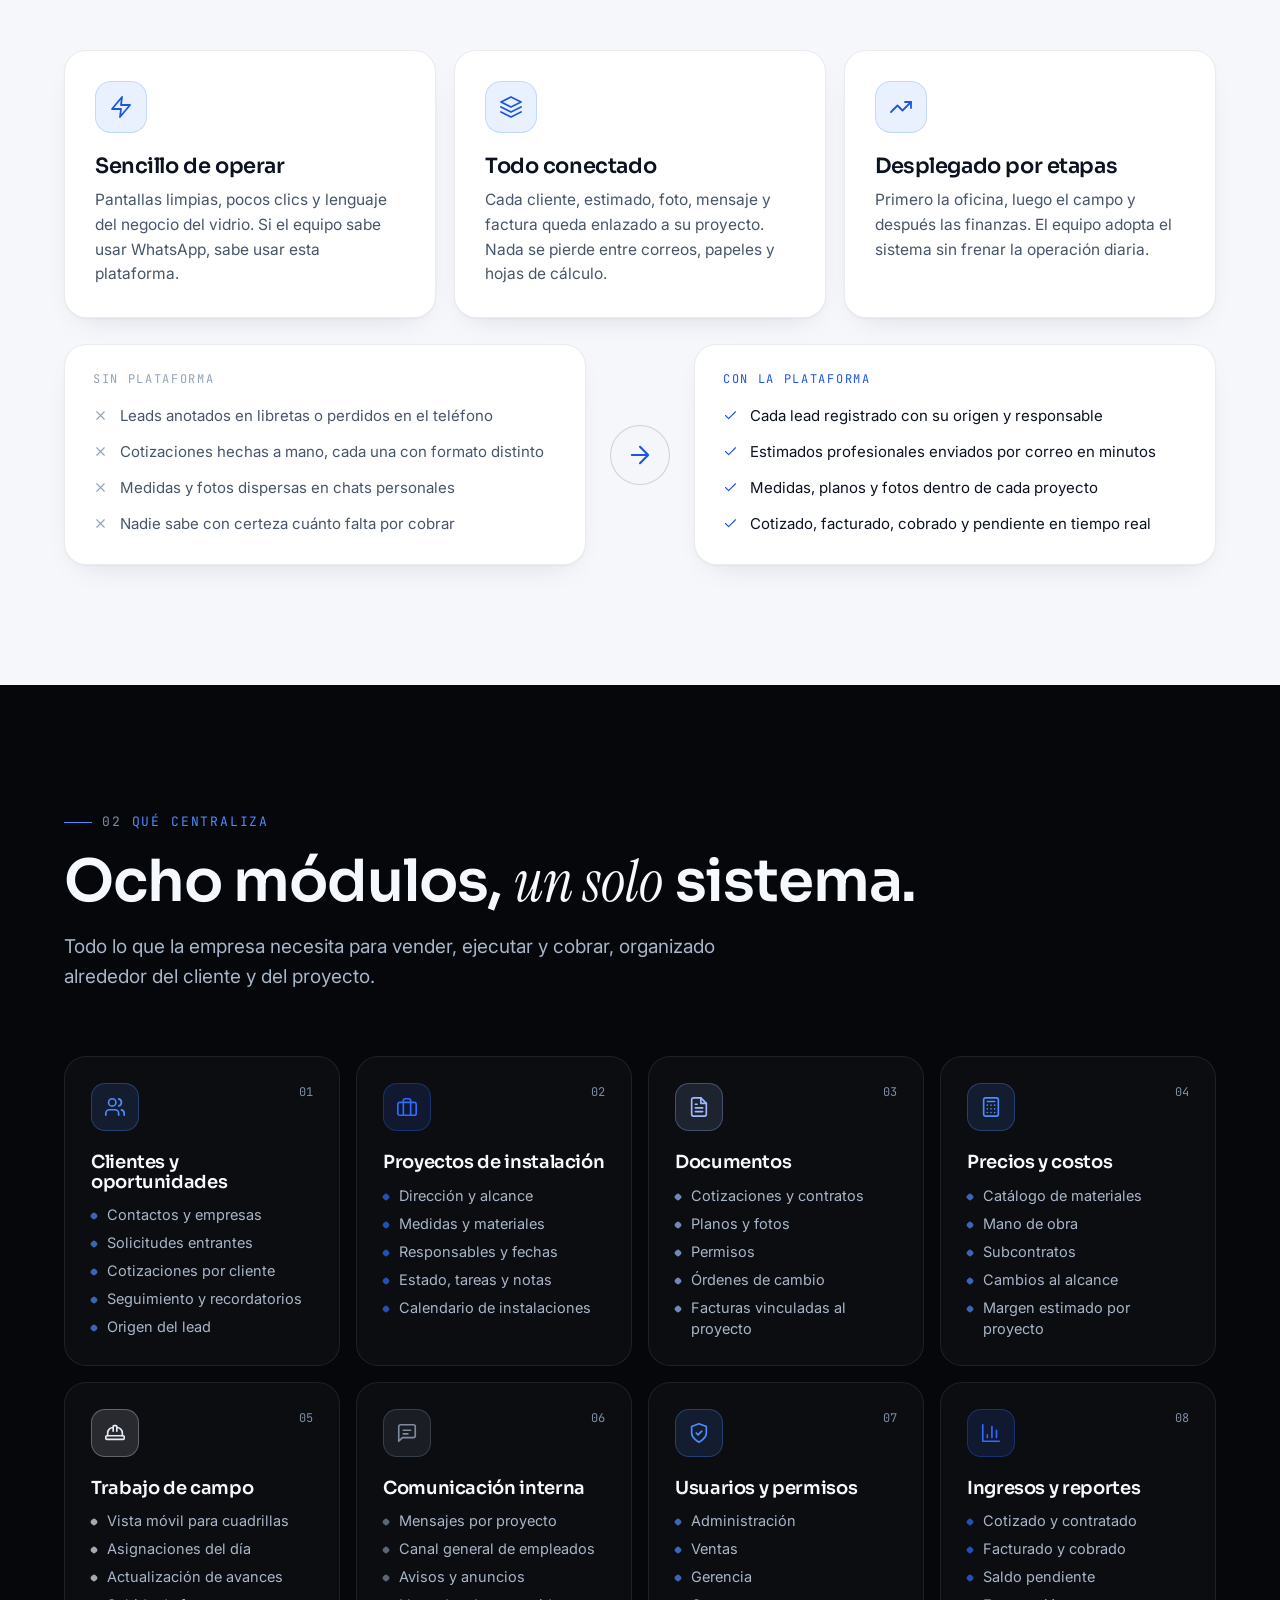
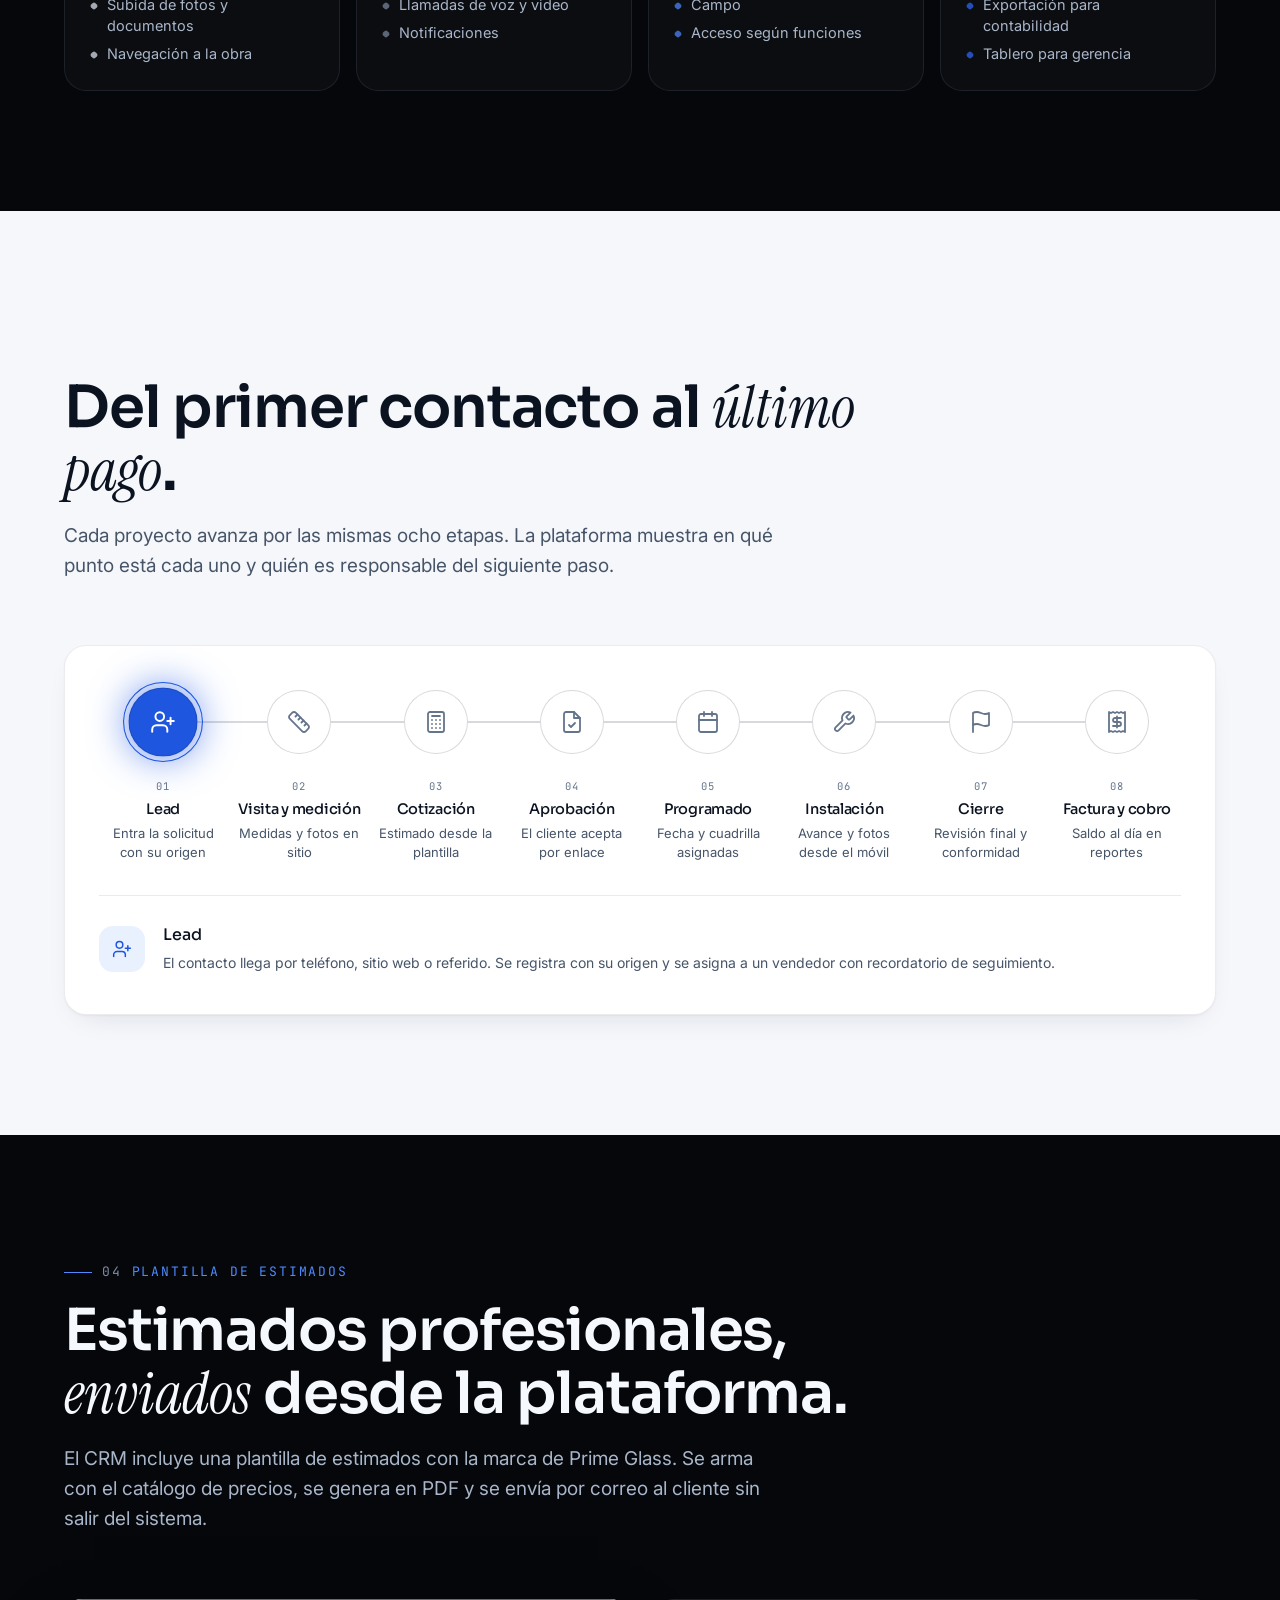
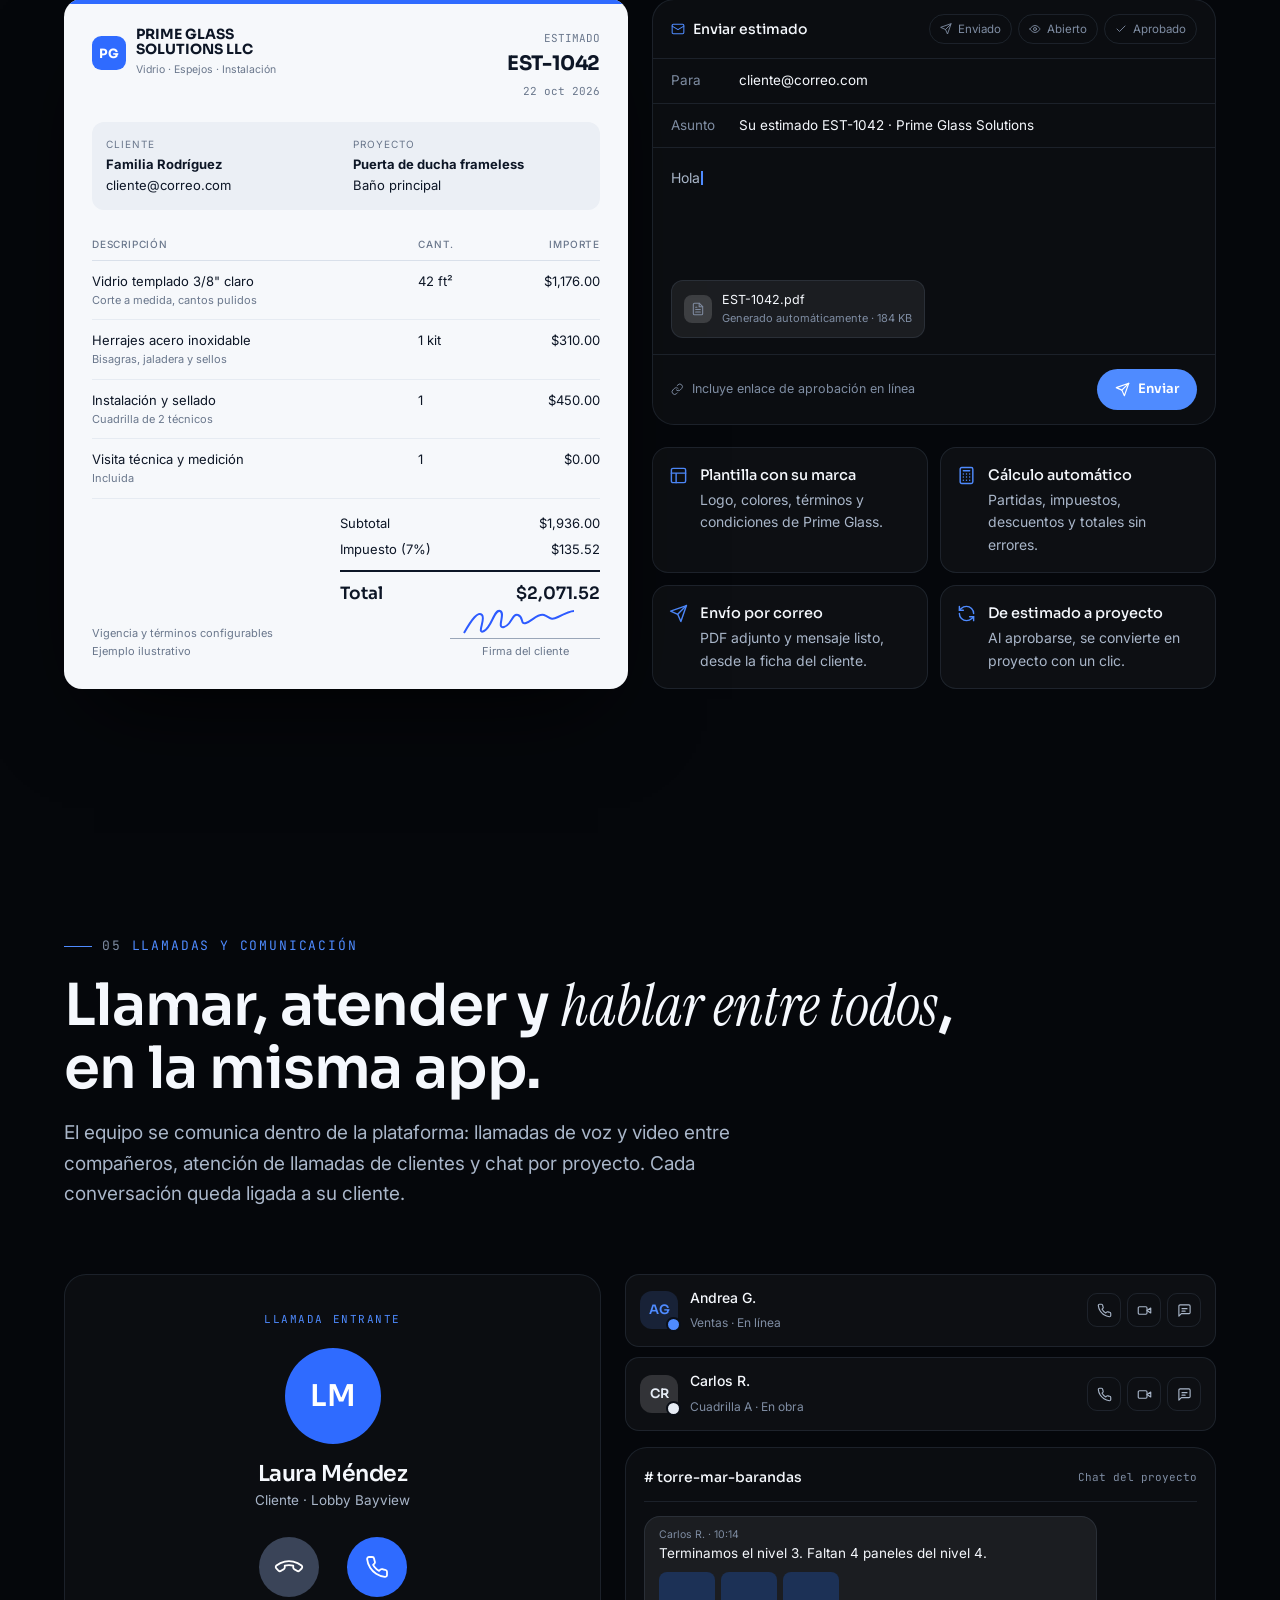
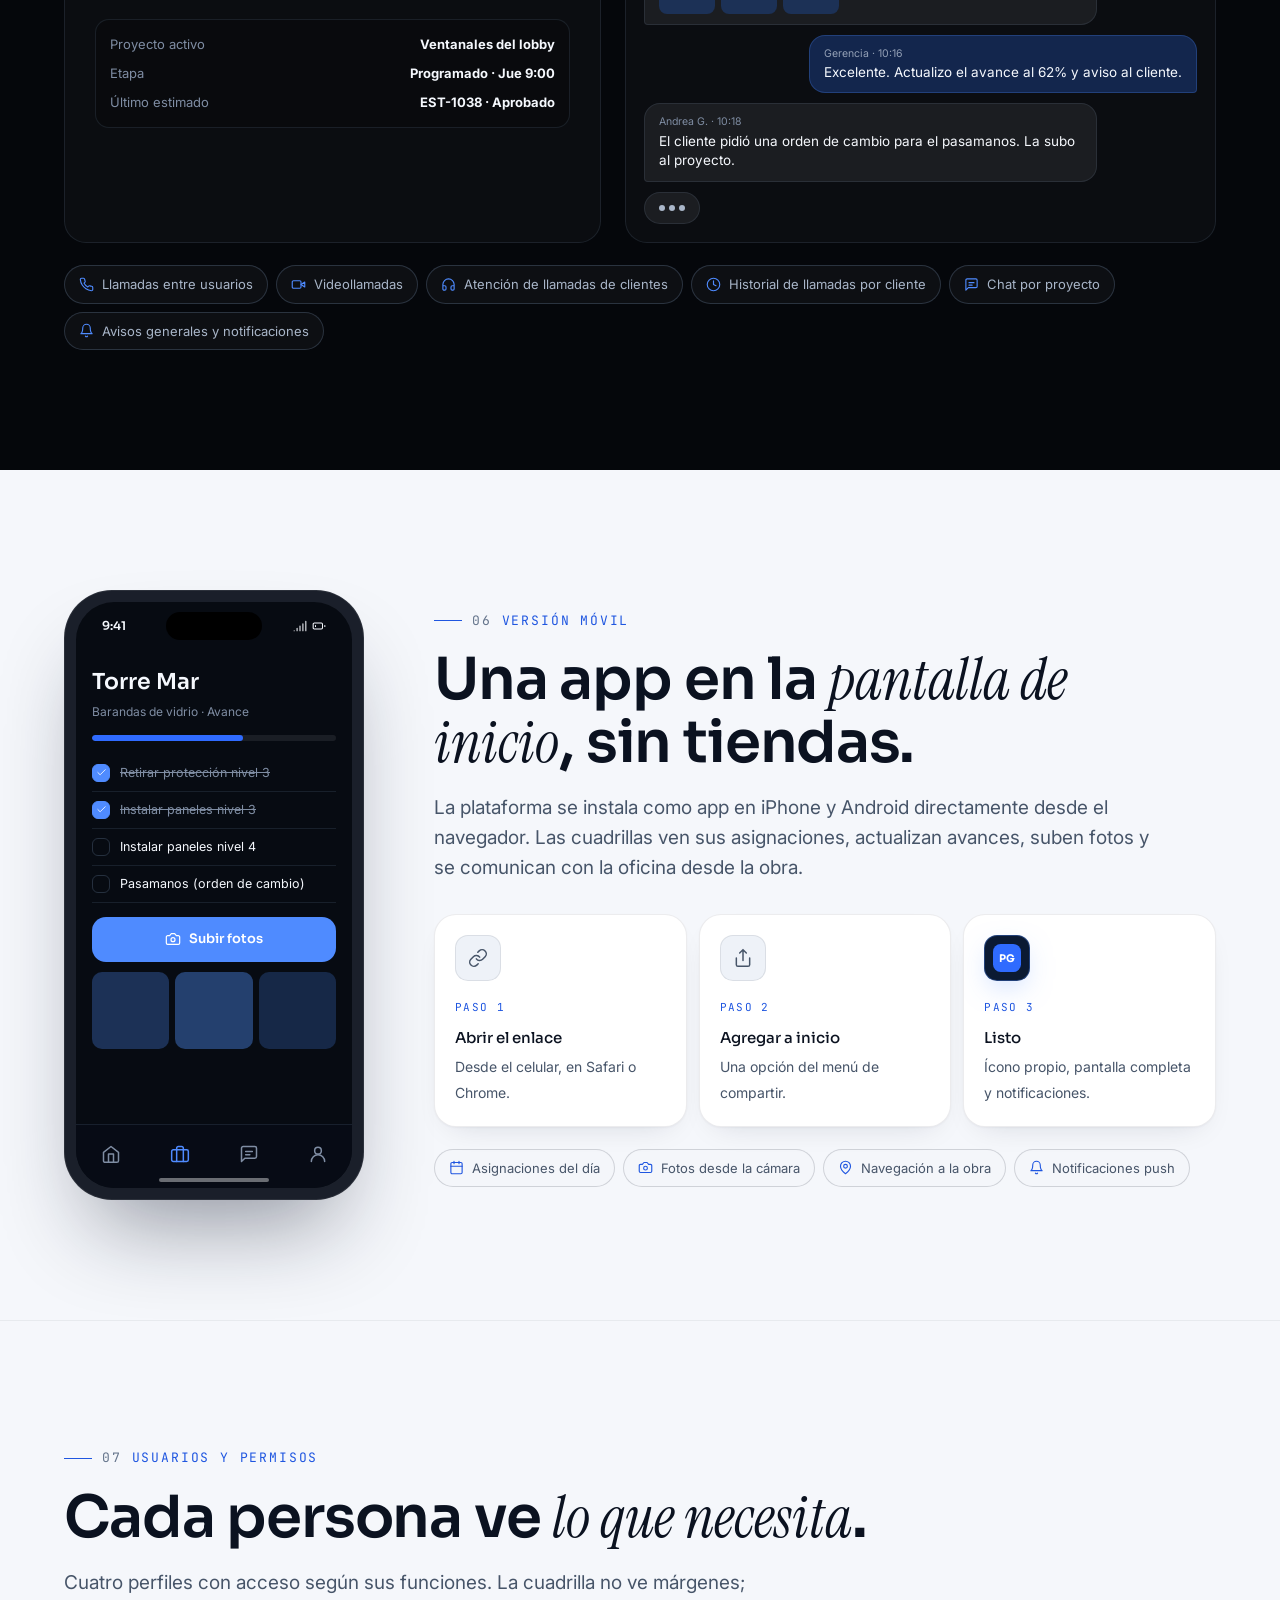
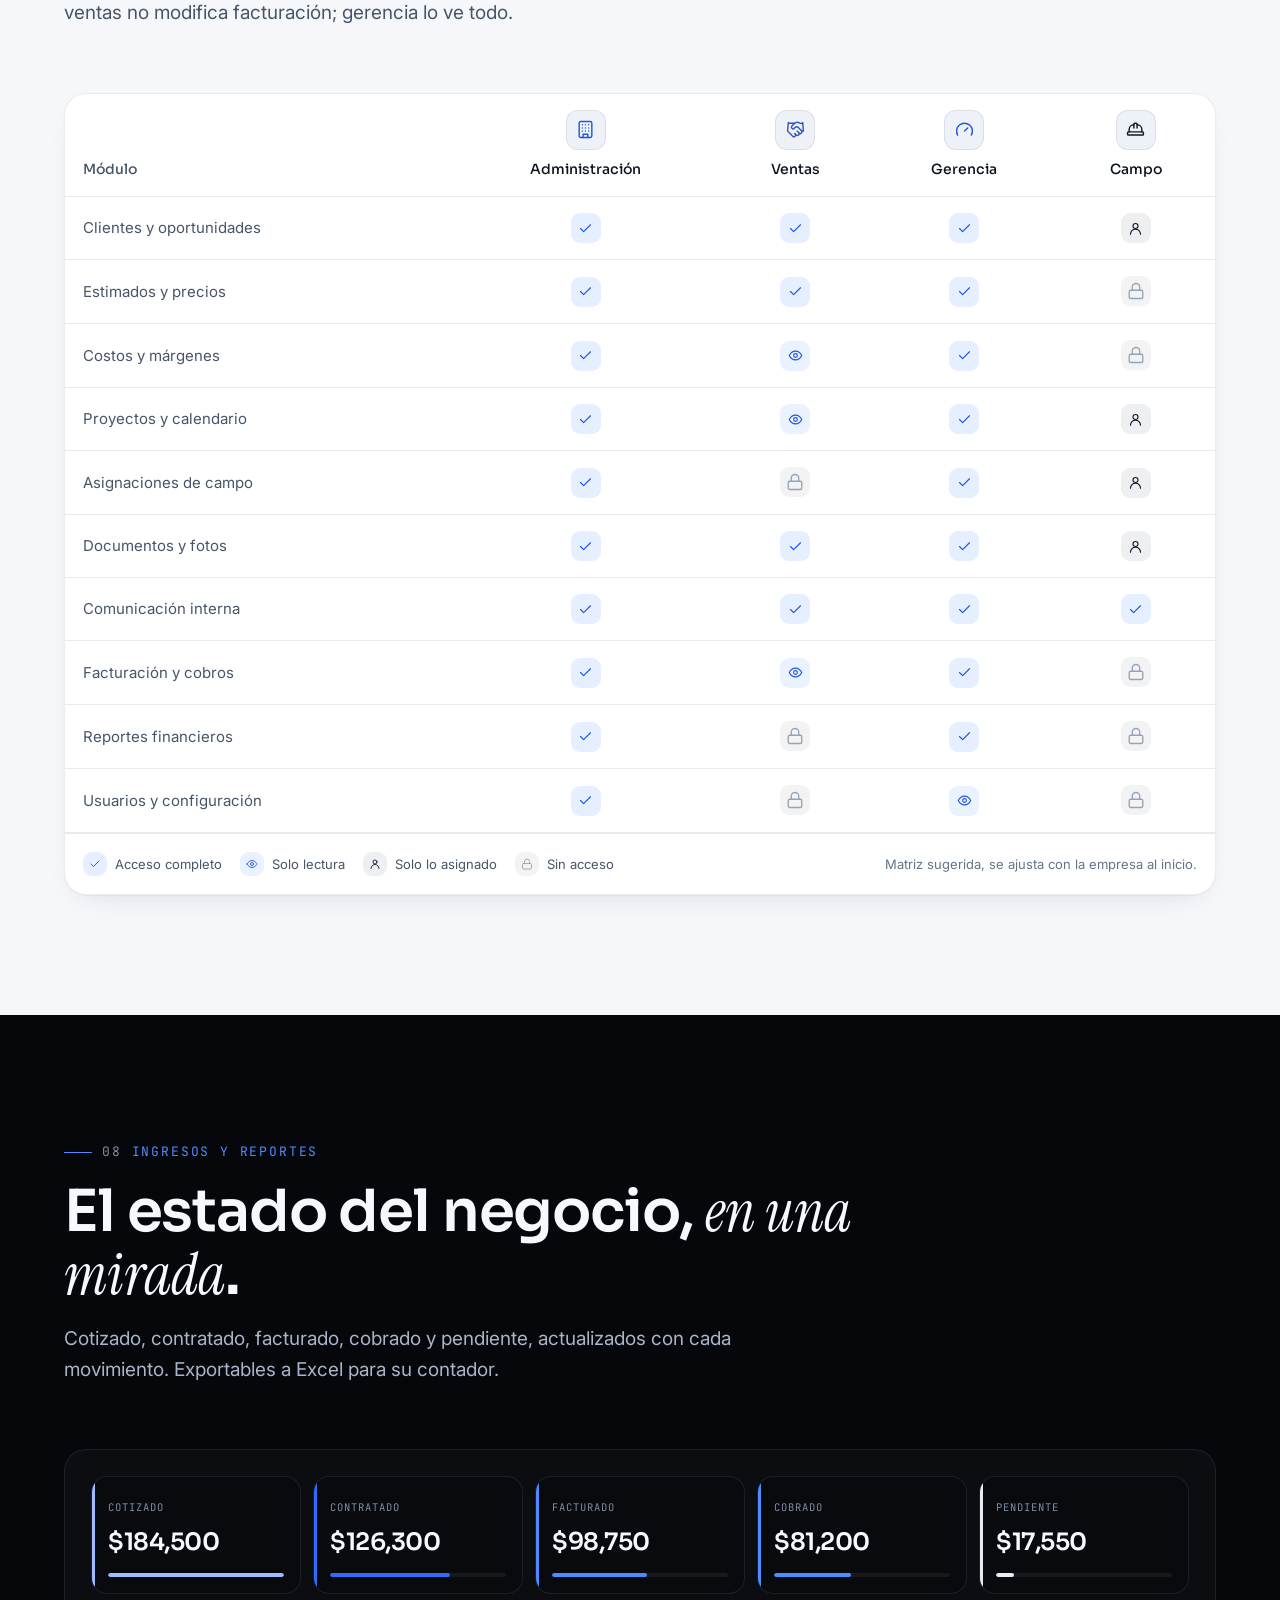
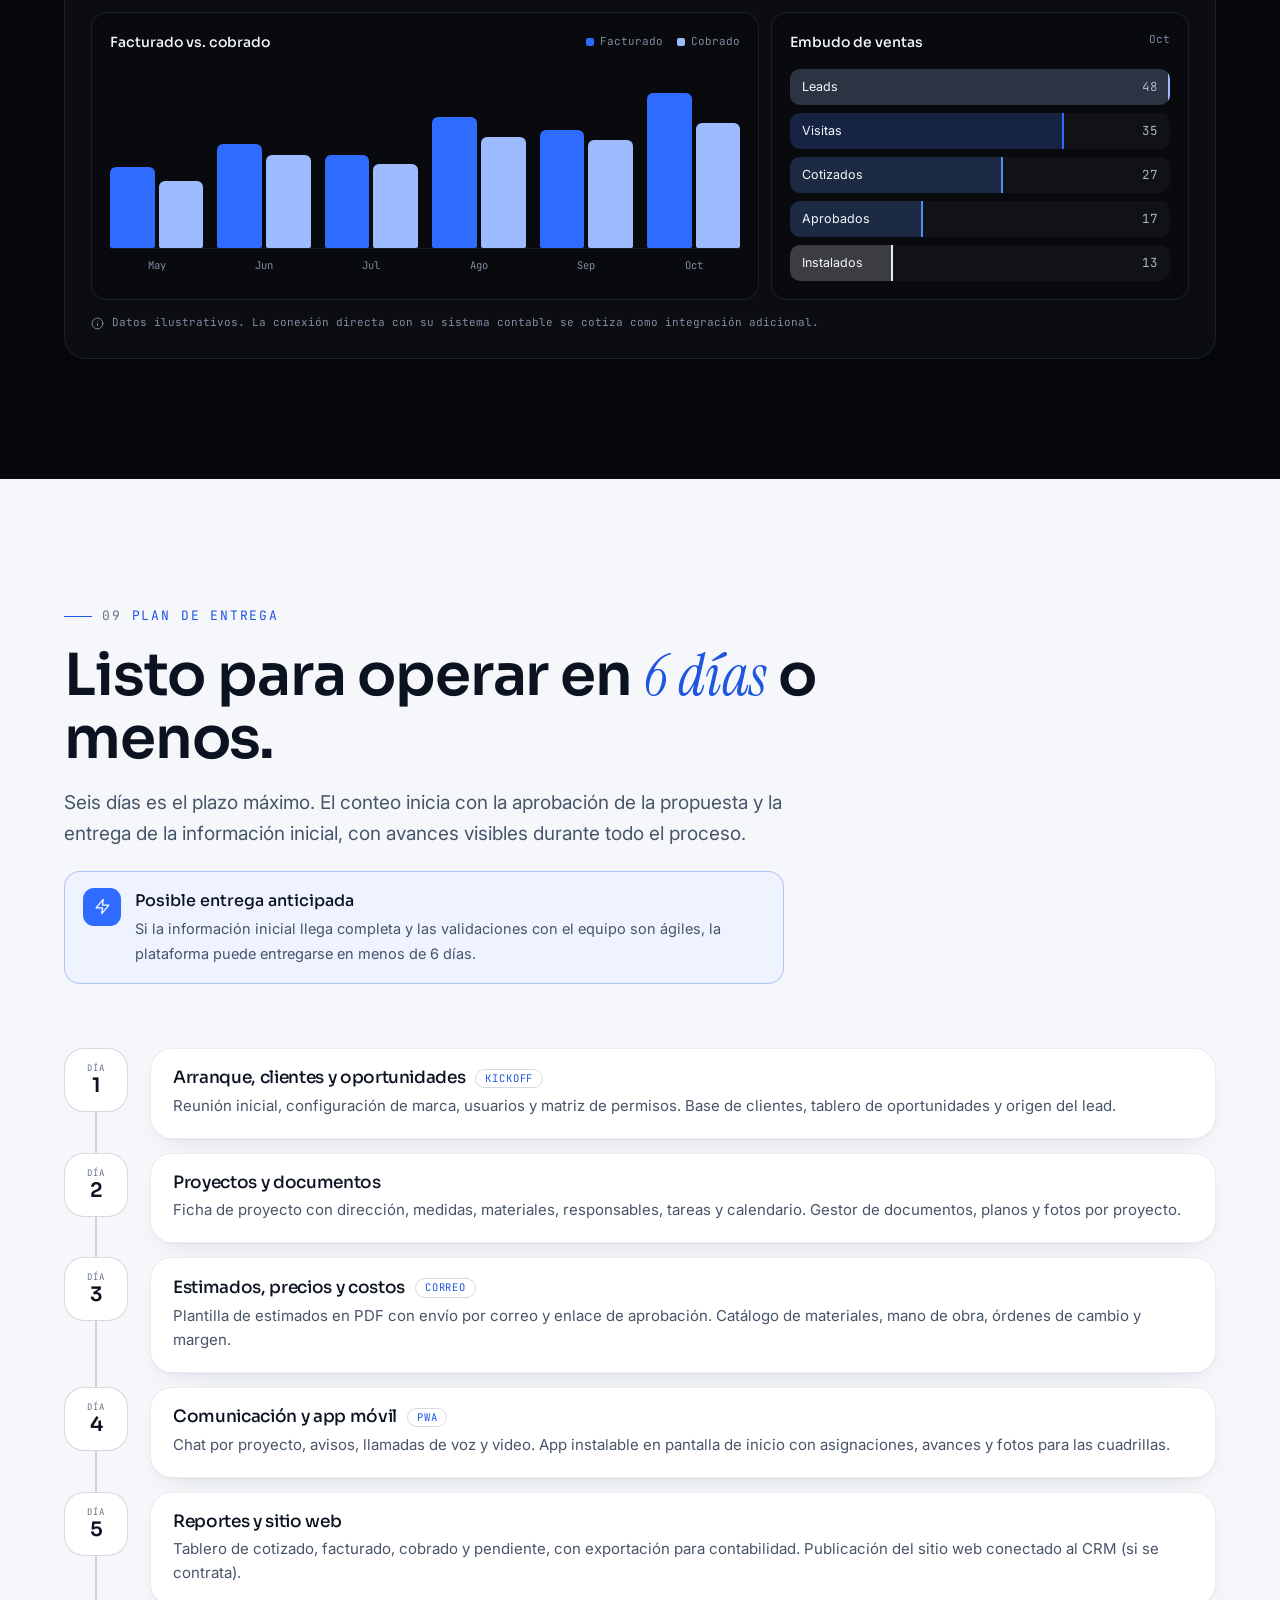
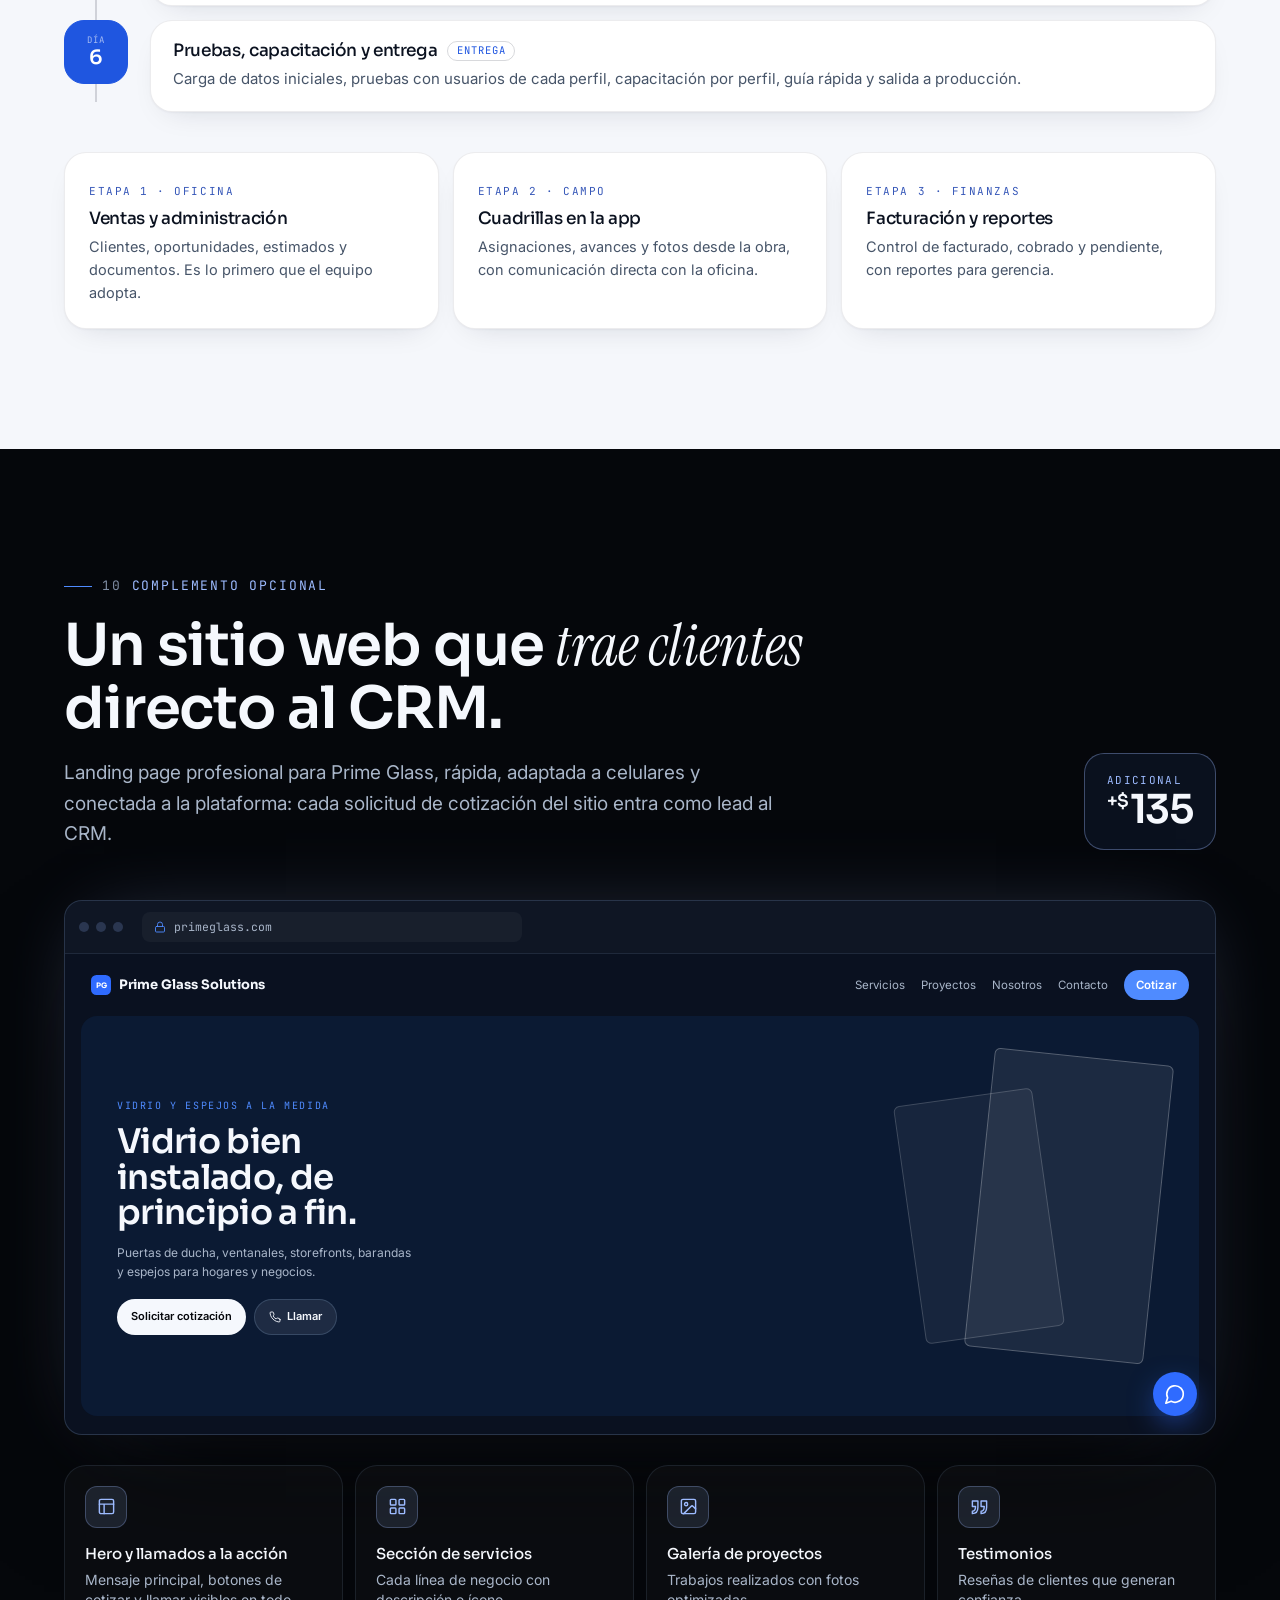
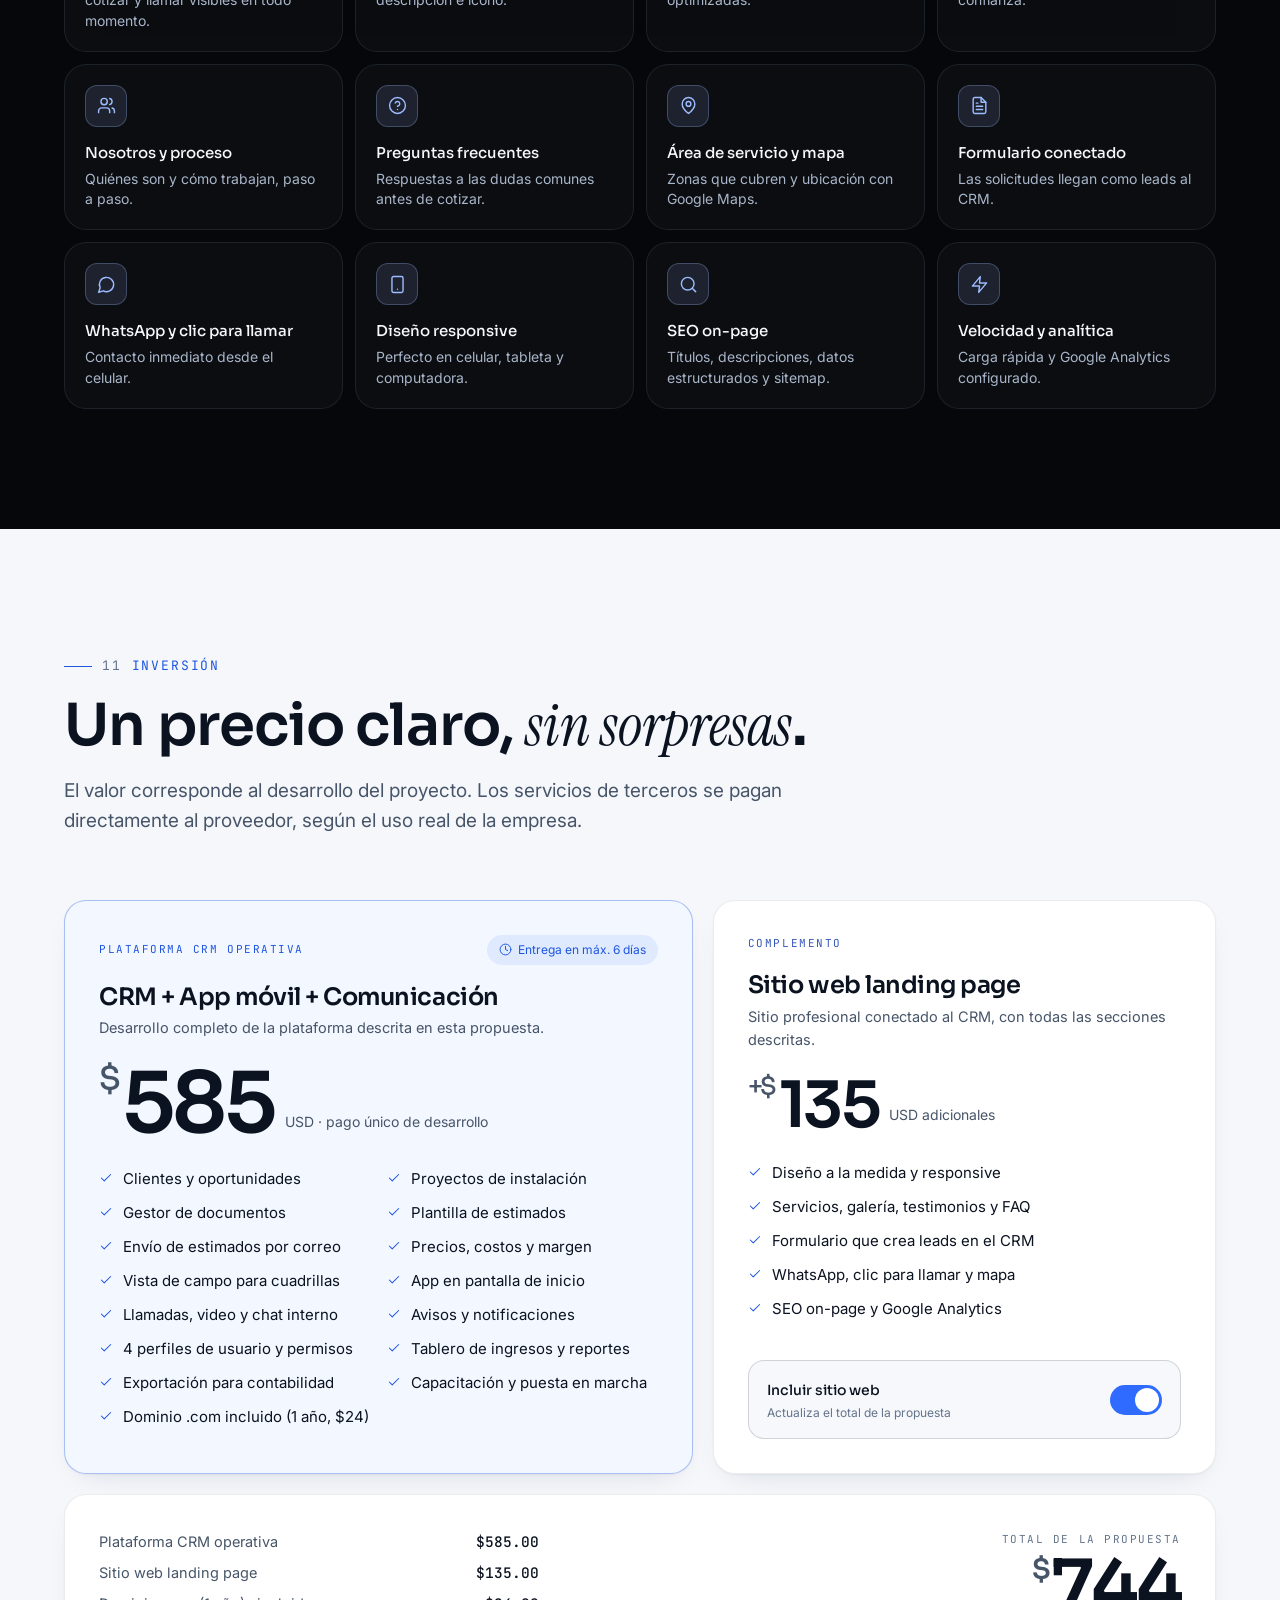
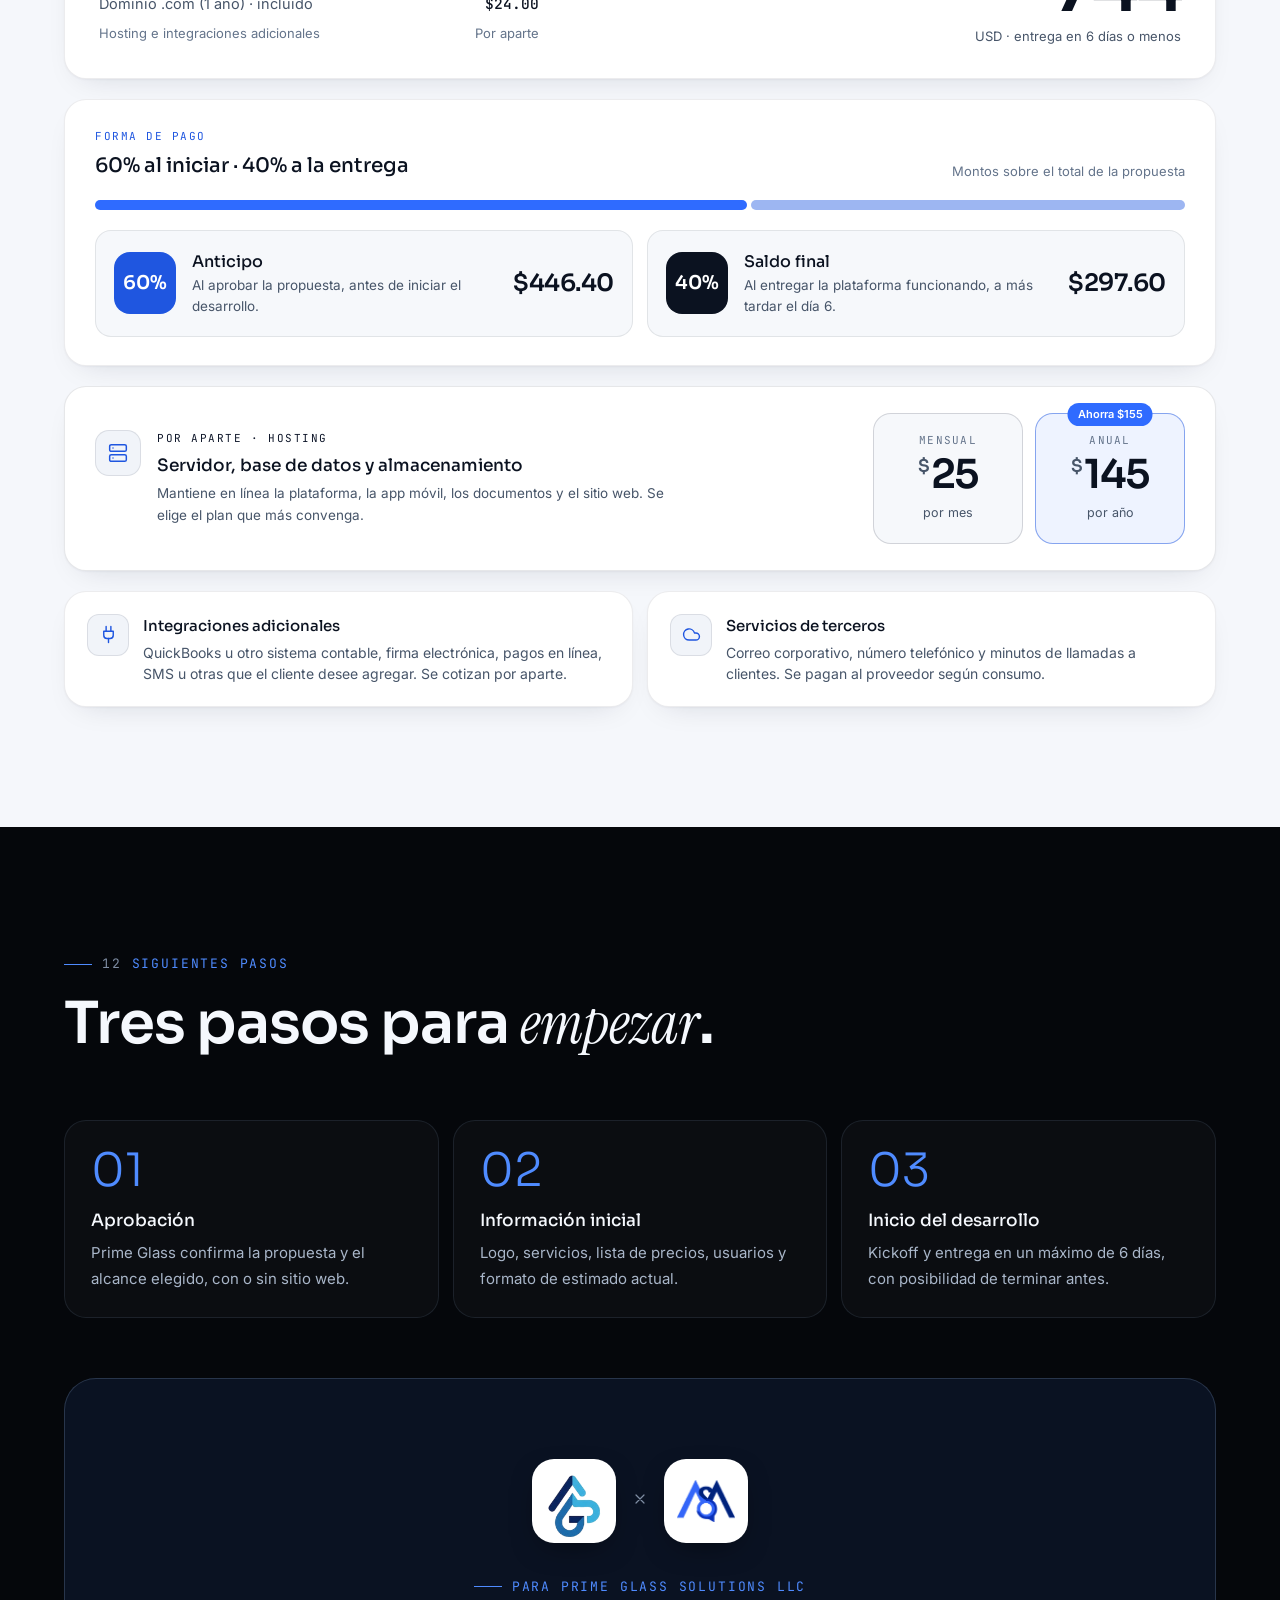
==== commit 50bf7366: "Alternate light and dark sections in the proposal Give the overview, workflow, mobile app, permissio" ====
--- a/propuesta/index.html
+++ b/propuesta/index.html
@@ -592,6 +592,34 @@
 .partner small{font-size:11px;color:var(--dim);font-family:var(--mono);letter-spacing:.1em;text-transform:uppercase}
 .x{color:var(--dim);font-size:18px}
 .foot p{font-size:12.5px;color:var(--dim);max-width:380px}
+
+/* ---------- Light sections ---------- */
+section.light{
+  --text:#0B1220;--muted:#475569;--dim:#64748B;
+  --line:rgba(15,23,42,.09);--line2:rgba(15,23,42,.16);
+  --glass:#F4F6FA;--glass2:#EEF2F8;--bg2:#FFFFFF;
+  --cyan:#1F56E0;--green:#1F56E0;--violet:#3657B8;--amber:#0F172A;--rose:#94A3B8;
+  background:#F5F7FB;color:var(--text);
+}
+section.light + section.light{border-top:1px solid rgba(15,23,42,.06)}
+section.light .card{background:#fff;border-color:rgba(15,23,42,.08);box-shadow:0 1px 2px rgba(15,23,42,.04),0 12px 32px -18px rgba(15,23,42,.18)}
+section.light .card:hover{border-color:rgba(31,86,224,.35)}
+section.light .step.done .dot,section.light .day.lit .dn{background:#EAF0FF}
+section.light .day.lit .dn{box-shadow:0 0 0 4px rgba(31,86,224,.08)}
+section.light .lv.x{background:rgba(15,23,42,.05);color:#94A3B8}
+section.light .lv.o{background:rgba(15,23,42,.07);color:#0F172A}
+section.light .pc.main{background:#F3F7FF;border-color:rgba(31,86,224,.35)}
+section.light .toggle,section.light .pp,section.light .plan{background:#F6F8FB}
+section.light .plan.best{background:#EEF3FF;border-color:rgba(31,86,224,.5)}
+section.light .sw{background:rgba(15,23,42,.18)}
+section.light .pp .pct.b{background:#0B1220;color:#fff}
+section.light .pay-bar i.b{background:#9DB6F2}
+section.light .ex .ico,section.light .host-info .ico{background:#F1F4F9;border-color:rgba(15,23,42,.1);color:#1F56E0}
+section.light .host{border-color:rgba(15,23,42,.1)}
+section.light .ins .appicon{background:#0B1A33}
+section.light .early{background:#EEF3FF;border-color:rgba(31,86,224,.3)}
+section.light .phone{box-shadow:0 0 0 1px rgba(255,255,255,.08) inset,0 50px 90px -30px rgba(15,23,42,.45)}
+.screen{--text:#F5F8FD;--muted:#A9B6C9;--dim:#7F8DA3;--line:rgba(148,178,220,.12);--line2:rgba(148,178,220,.22);--glass:rgba(255,255,255,.035);--glass2:rgba(255,255,255,.065);--cyan:#4F8BFF;--green:#4F8BFF;--amber:#E6ECF5;color:var(--text)}
 
 /* ---------- Responsive ---------- */
 @media (max-width:1080px){
@@ -847,7 +875,7 @@
 </div>
 
 <!-- ================= 01 RETO ================= -->
-<section id="reto">
+<section id="reto" class="light">
   <div class="wrap">
     <div class="head">
       <span class="eyebrow rv"><span class="num">01</span> El punto de partida</span>
@@ -899,7 +927,7 @@
 </section>
 
 <!-- ================= 03 FLUJO ================= -->
-<section id="flujo">
+<section id="flujo" class="light">
   <div class="wrap">
     <div class="head">
       <span class="eyebrow rv"><span class="num">03</span> Flujo recomendado</span>
@@ -1029,7 +1057,7 @@
 </section>
 
 <!-- ================= 06 MOVIL ================= -->
-<section id="movil">
+<section id="movil" class="light">
   <div class="wrap app">
     <div class="phone rv" aria-hidden="true">
       <div class="screen">
@@ -1082,7 +1110,7 @@
 </section>
 
 <!-- ================= 07 ROLES ================= -->
-<section id="roles">
+<section id="roles" class="light">
   <div class="wrap">
     <div class="head">
       <span class="eyebrow rv"><span class="num">07</span> Usuarios y permisos</span>
@@ -1159,7 +1187,7 @@
 </section>
 
 <!-- ================= 09 ENTREGA ================= -->
-<section id="entrega">
+<section id="entrega" class="light">
   <div class="wrap">
     <div class="head">
       <span class="eyebrow rv"><span class="num">09</span> Plan de entrega</span>
@@ -1242,7 +1270,7 @@
 </section>
 
 <!-- ================= 11 INVERSION ================= -->
-<section id="inversion">
+<section id="inversion" class="light">
   <div class="wrap">
     <div class="head">
       <span class="eyebrow rv"><span class="num">11</span> Inversión</span>
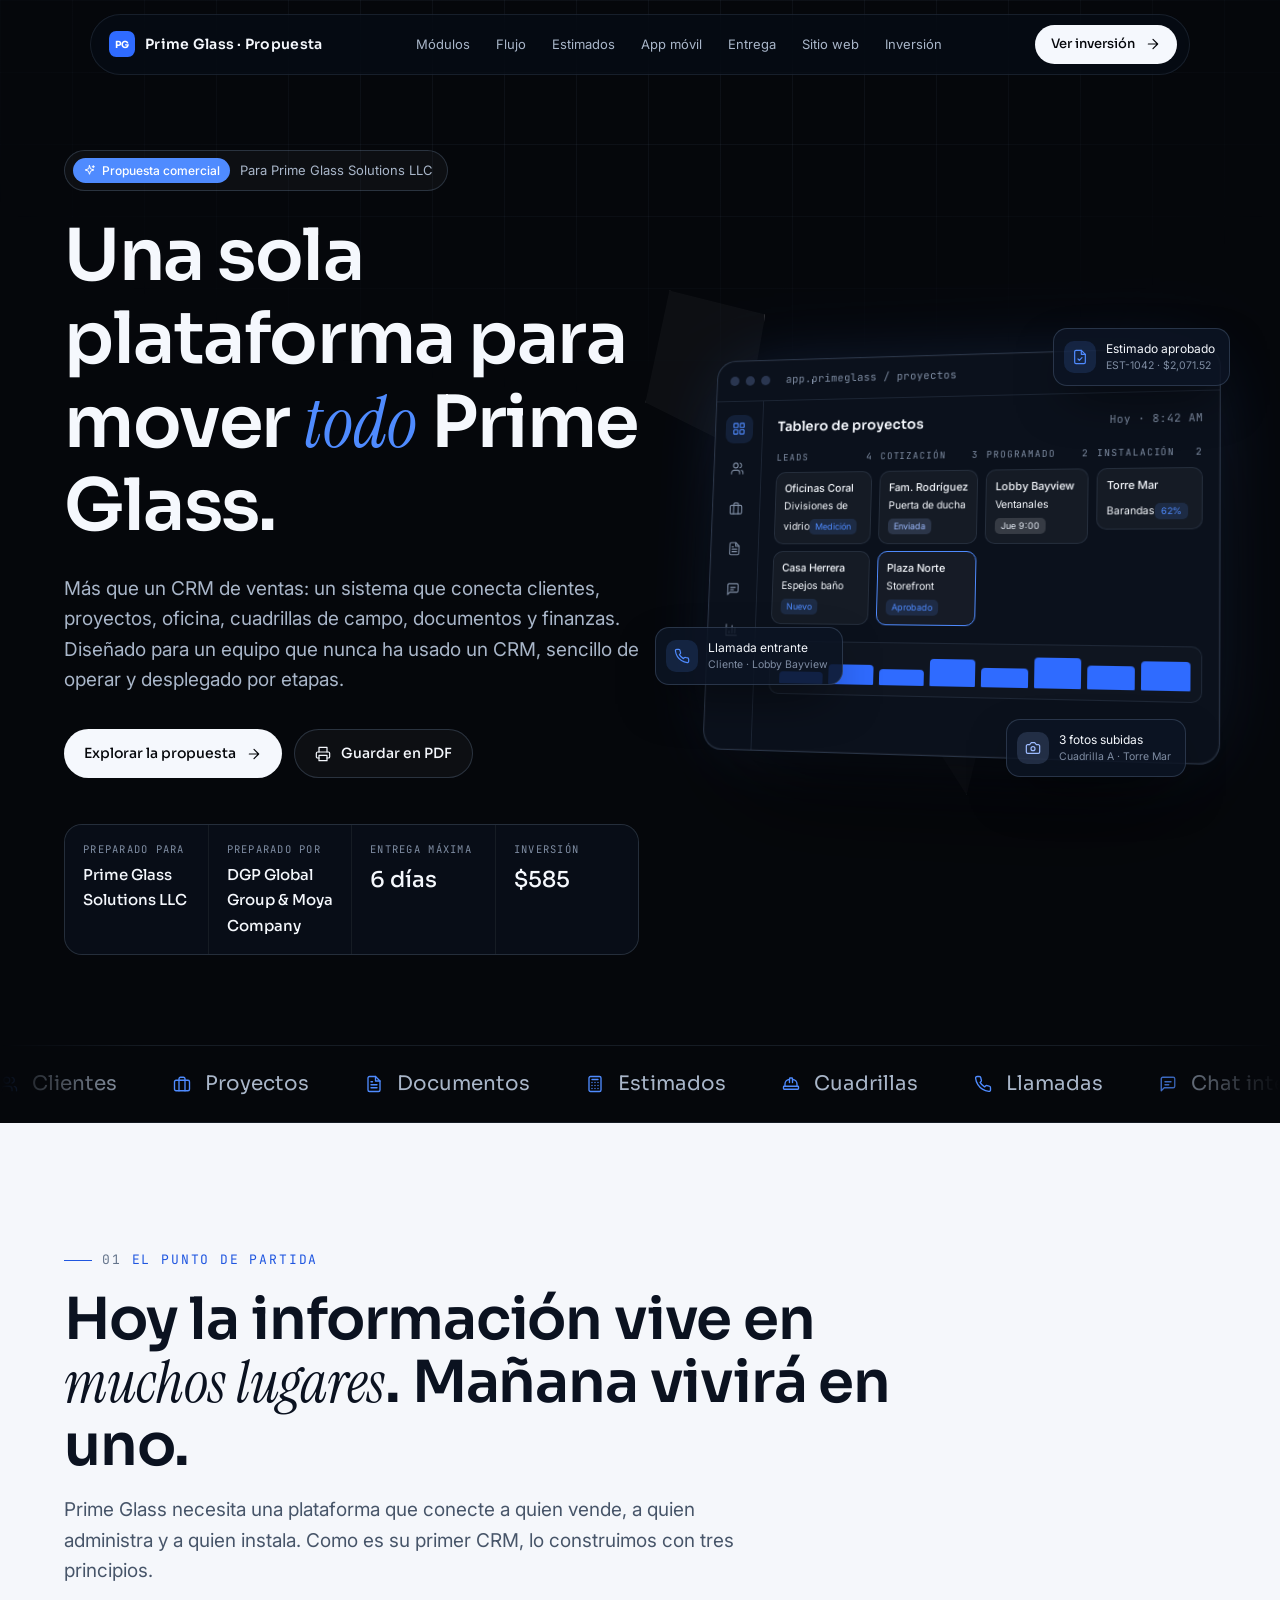
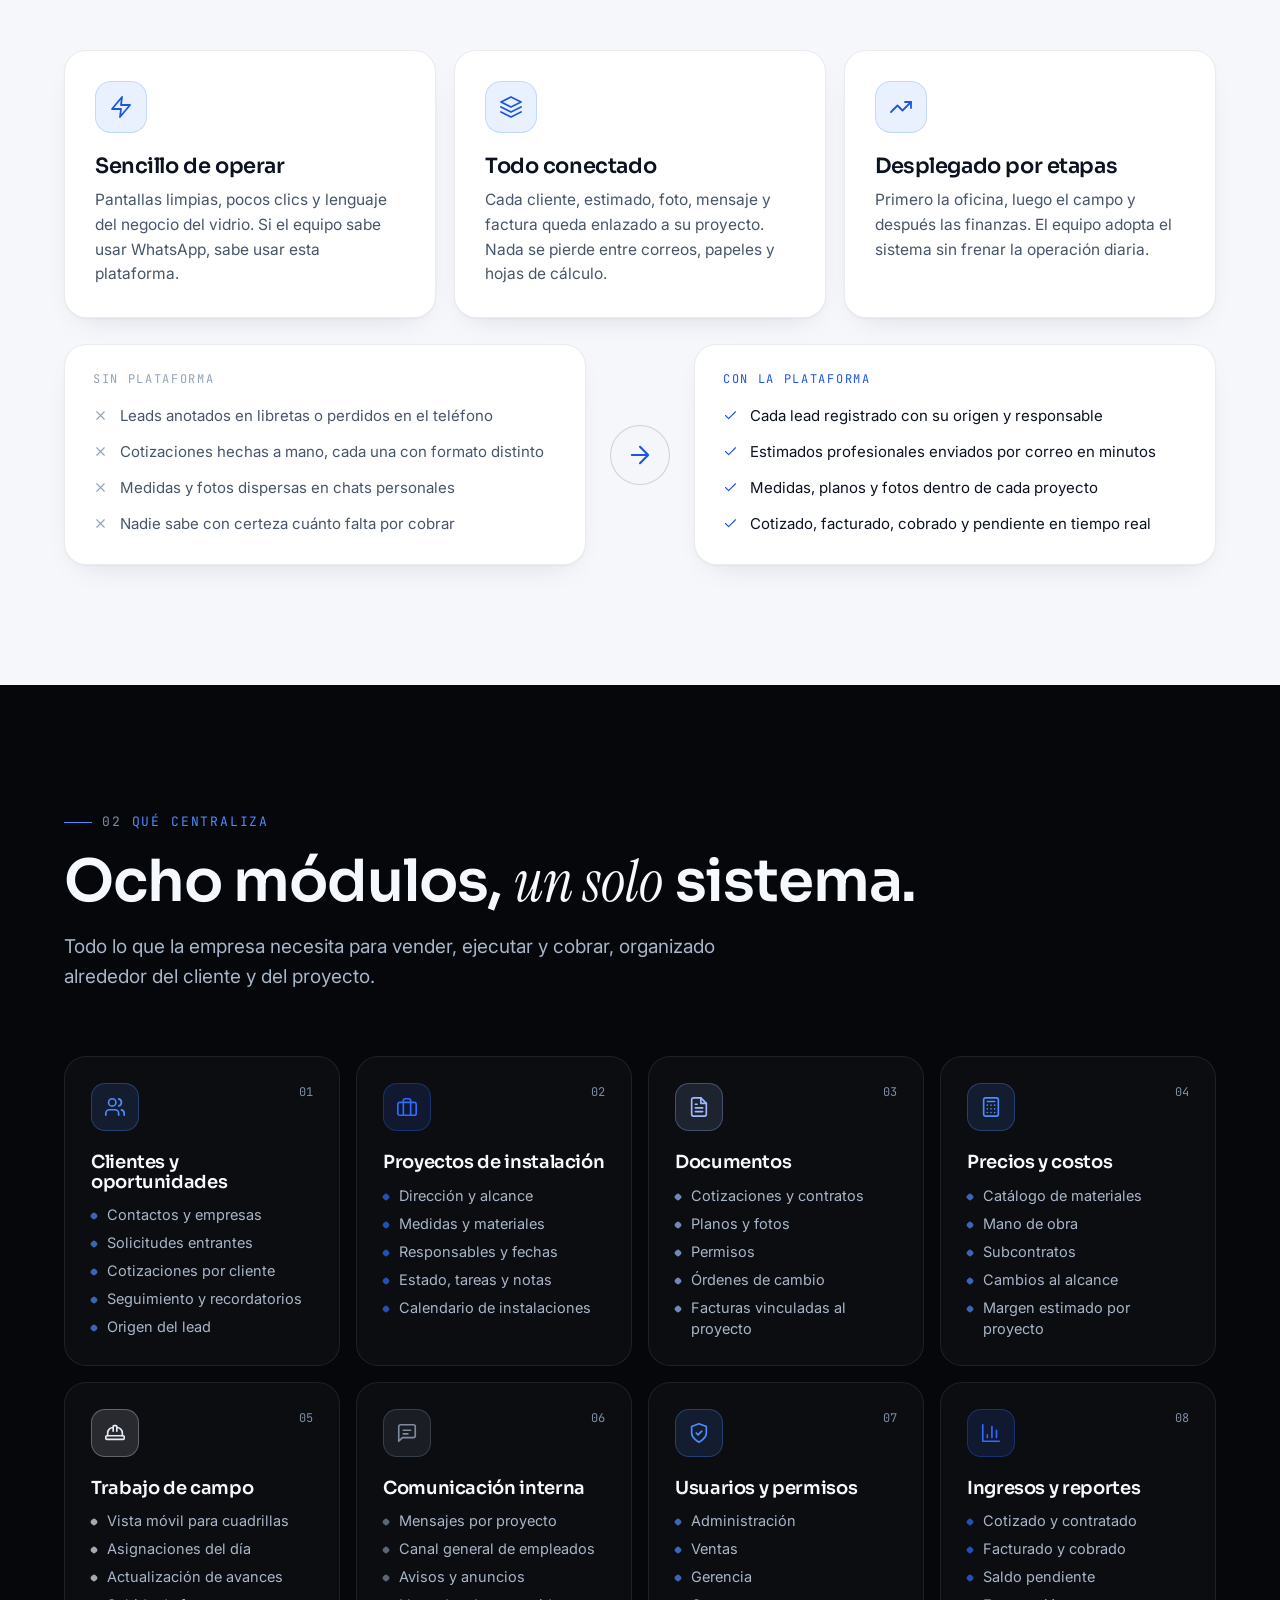
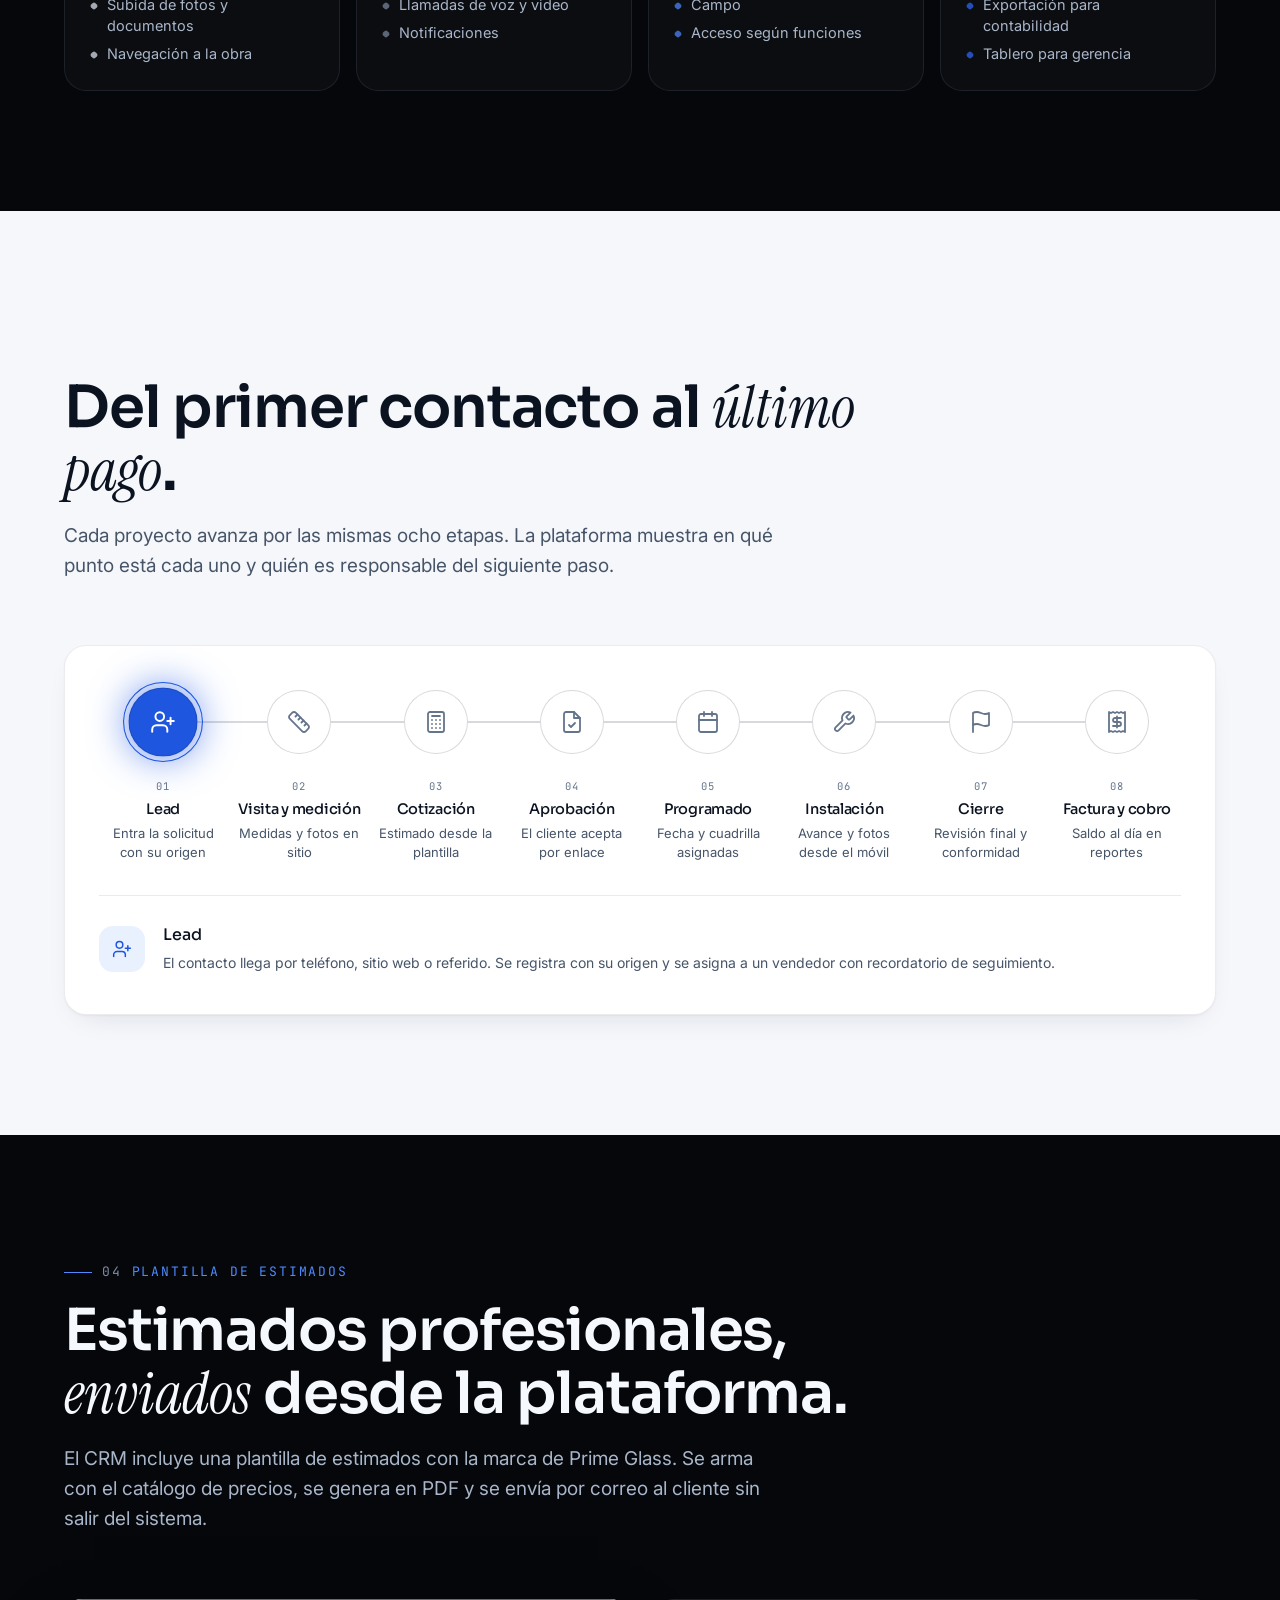
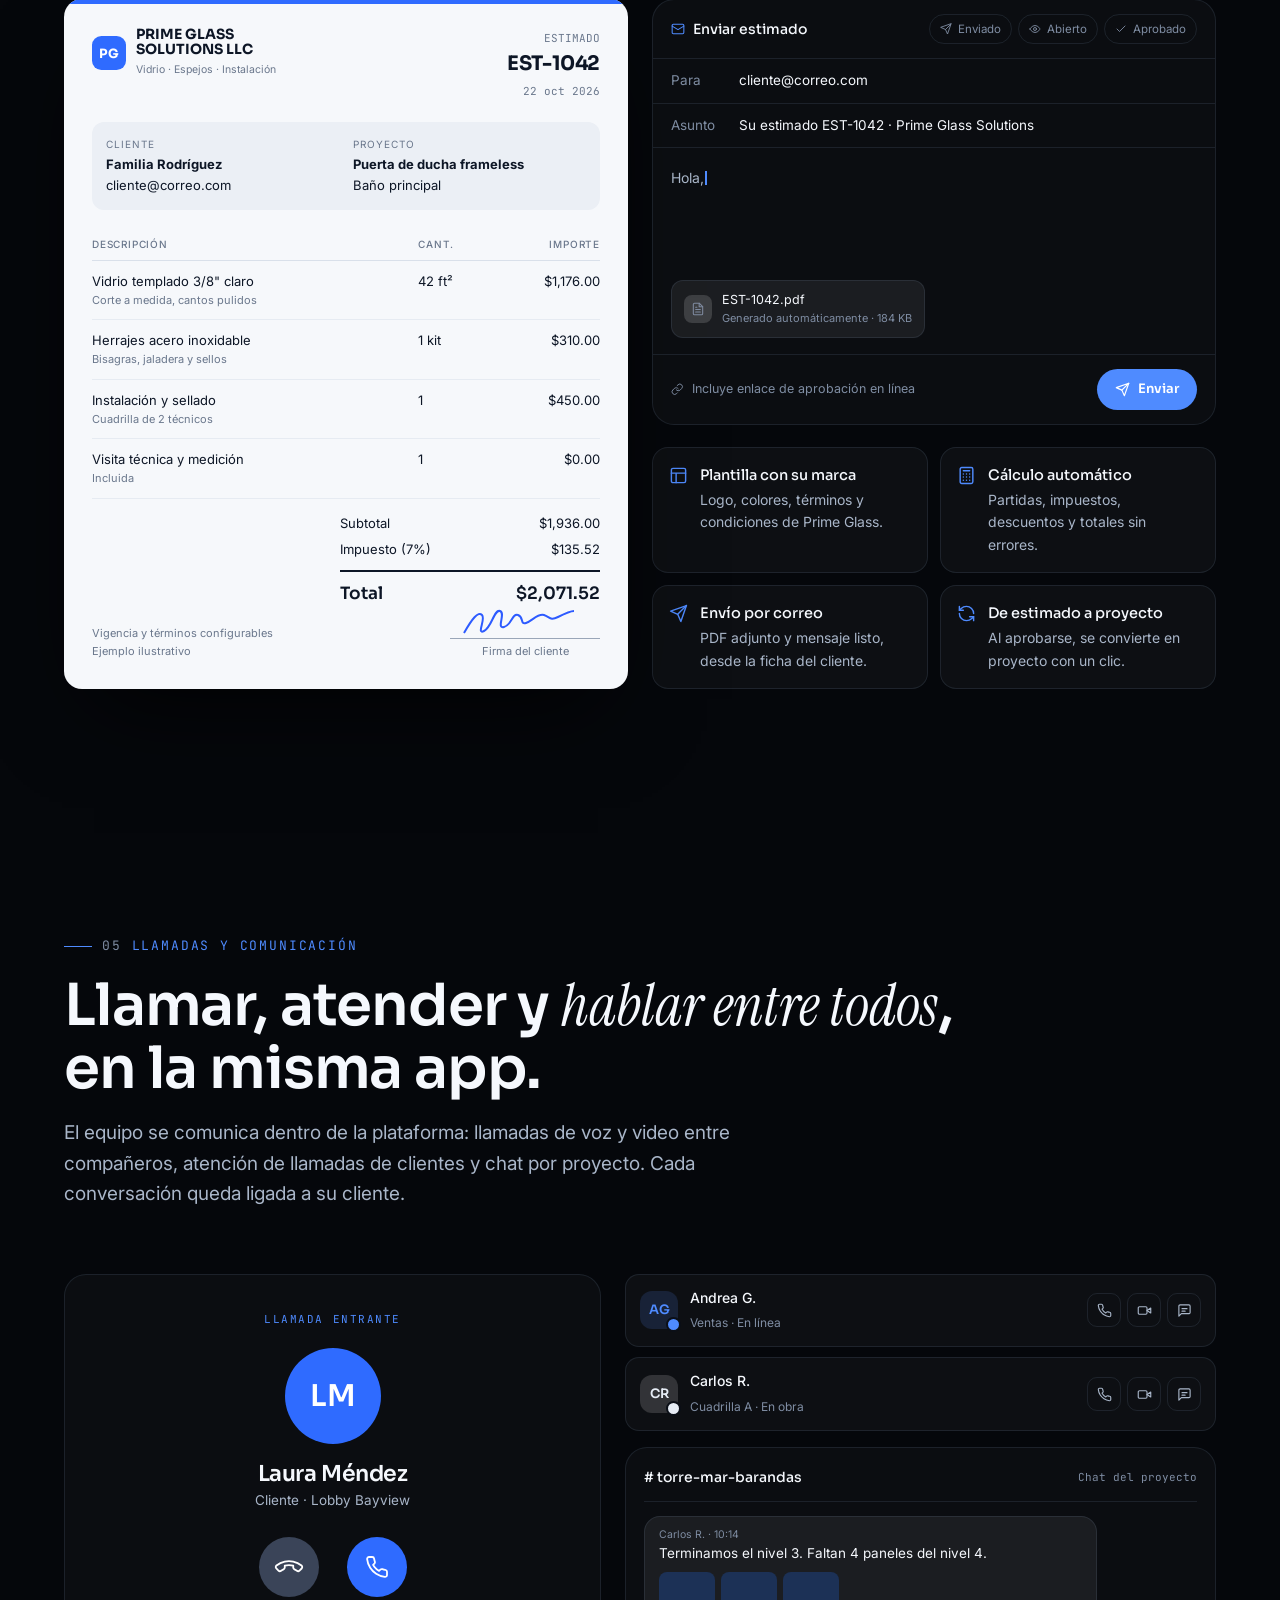
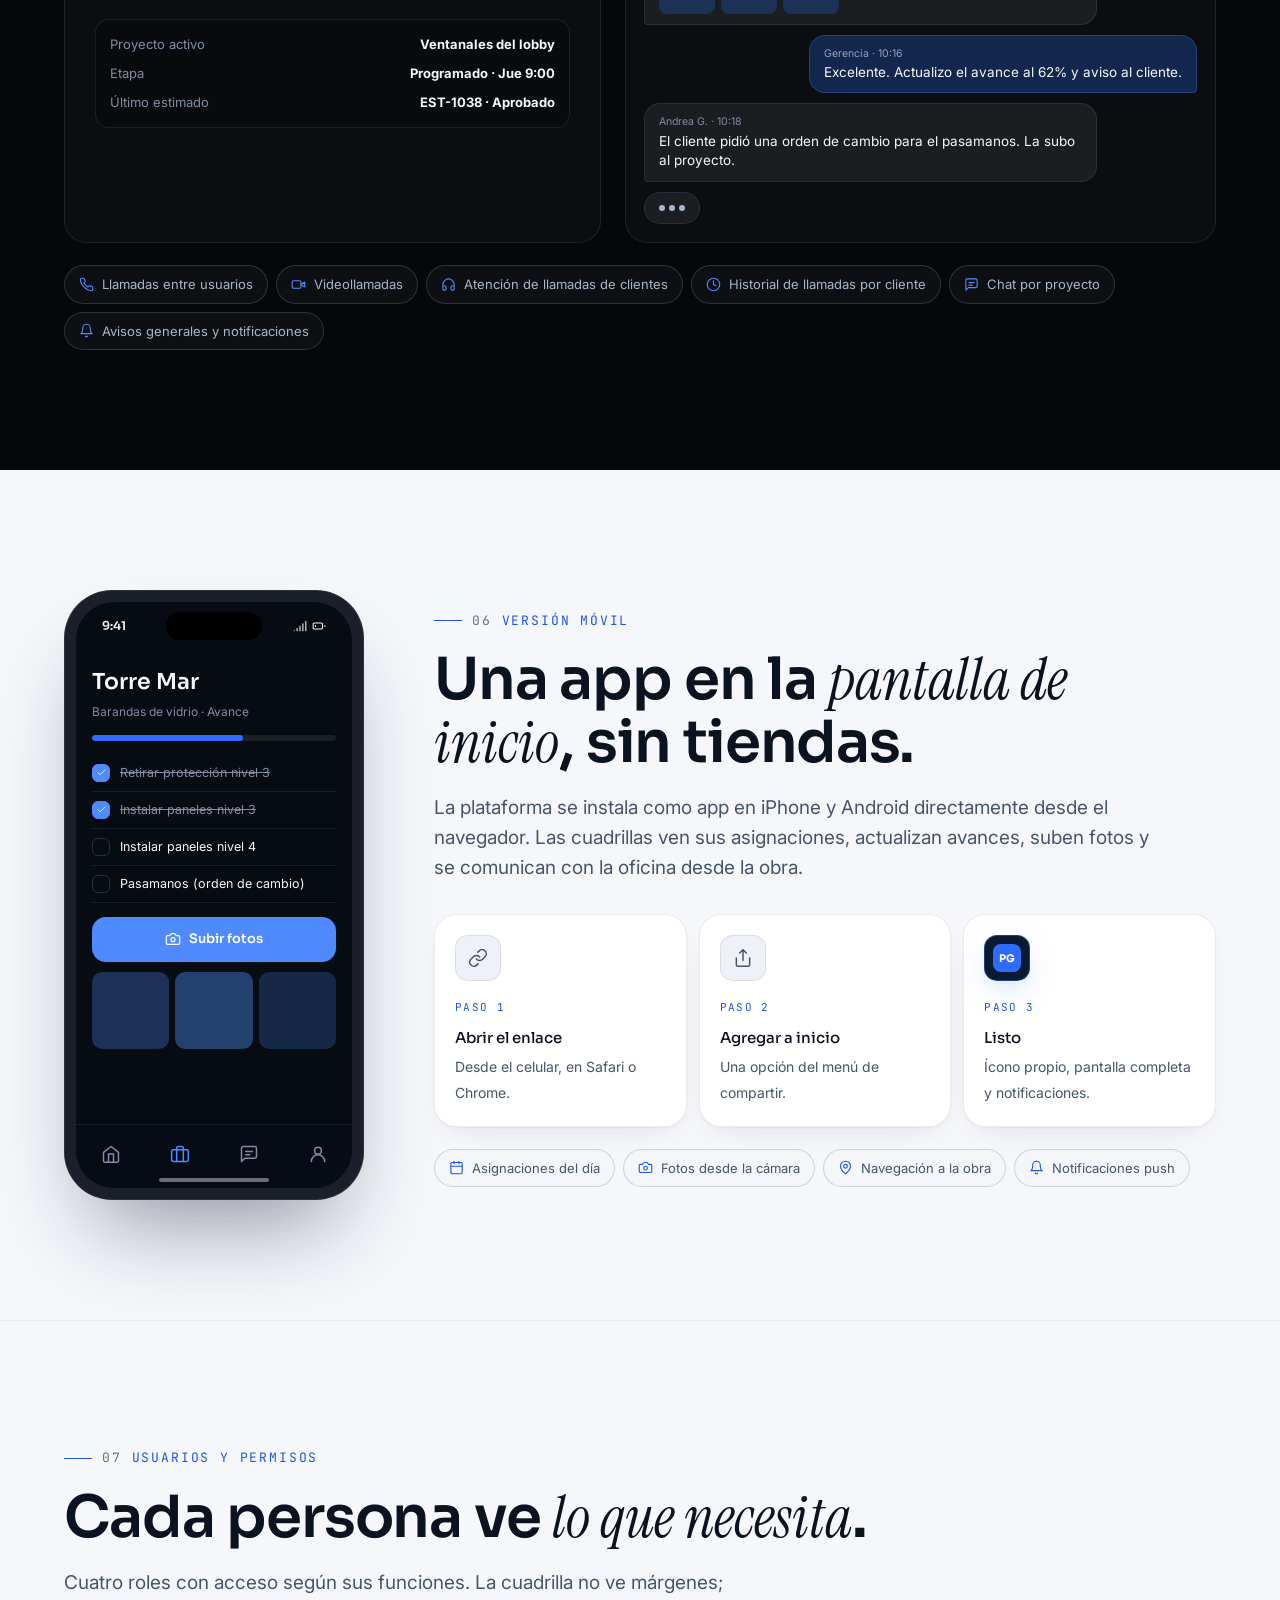
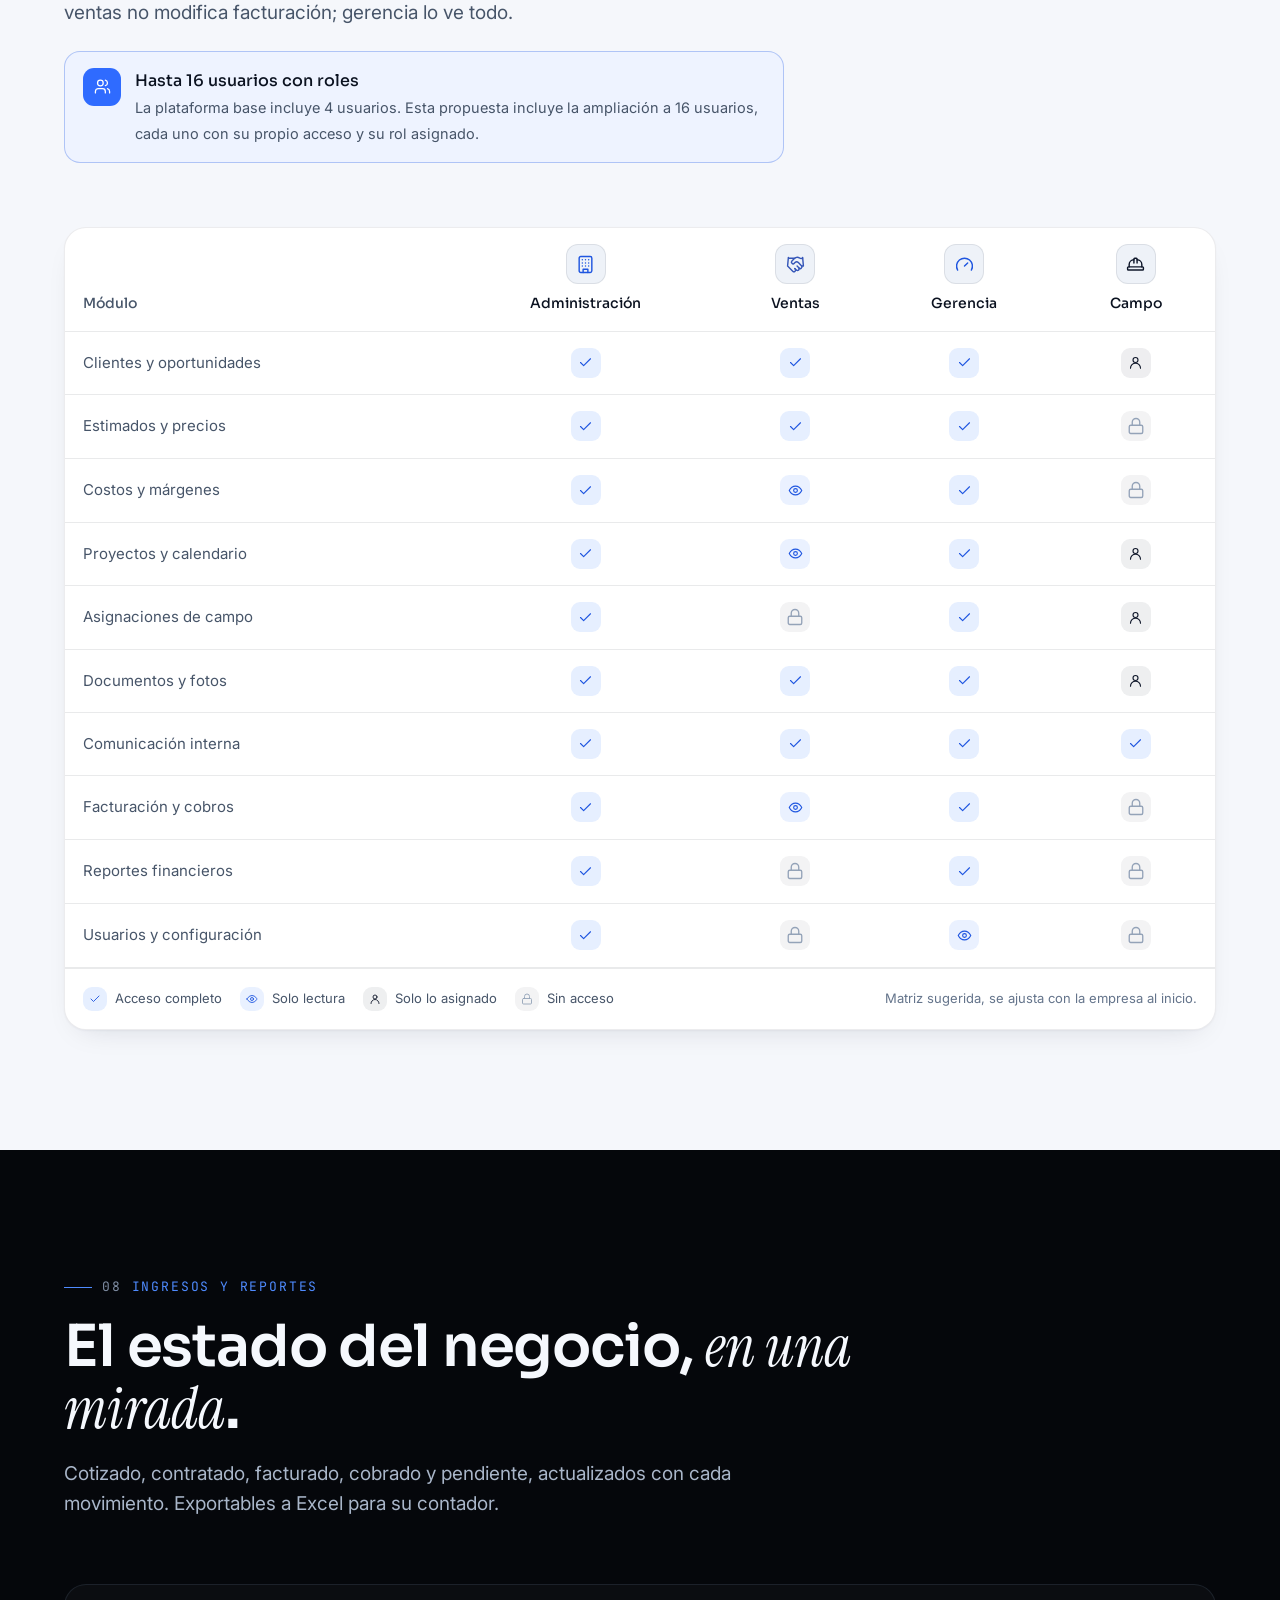
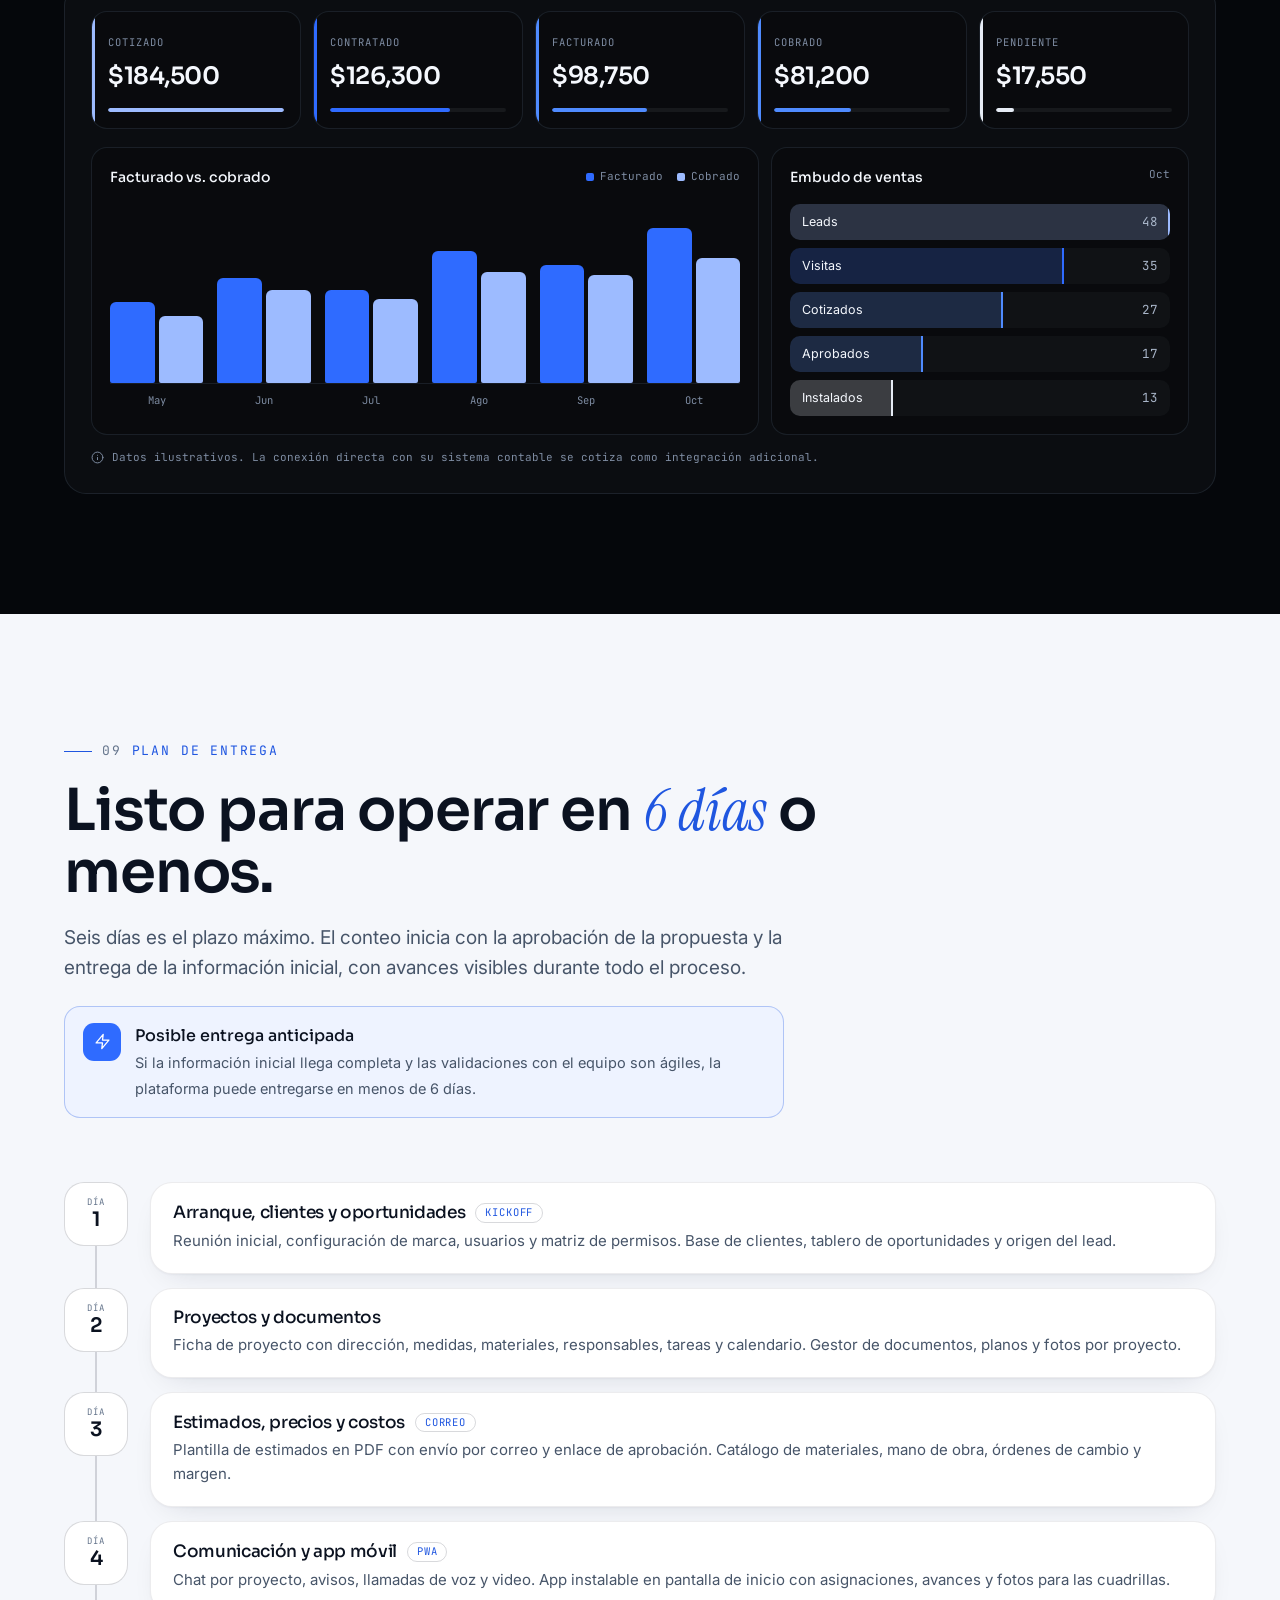
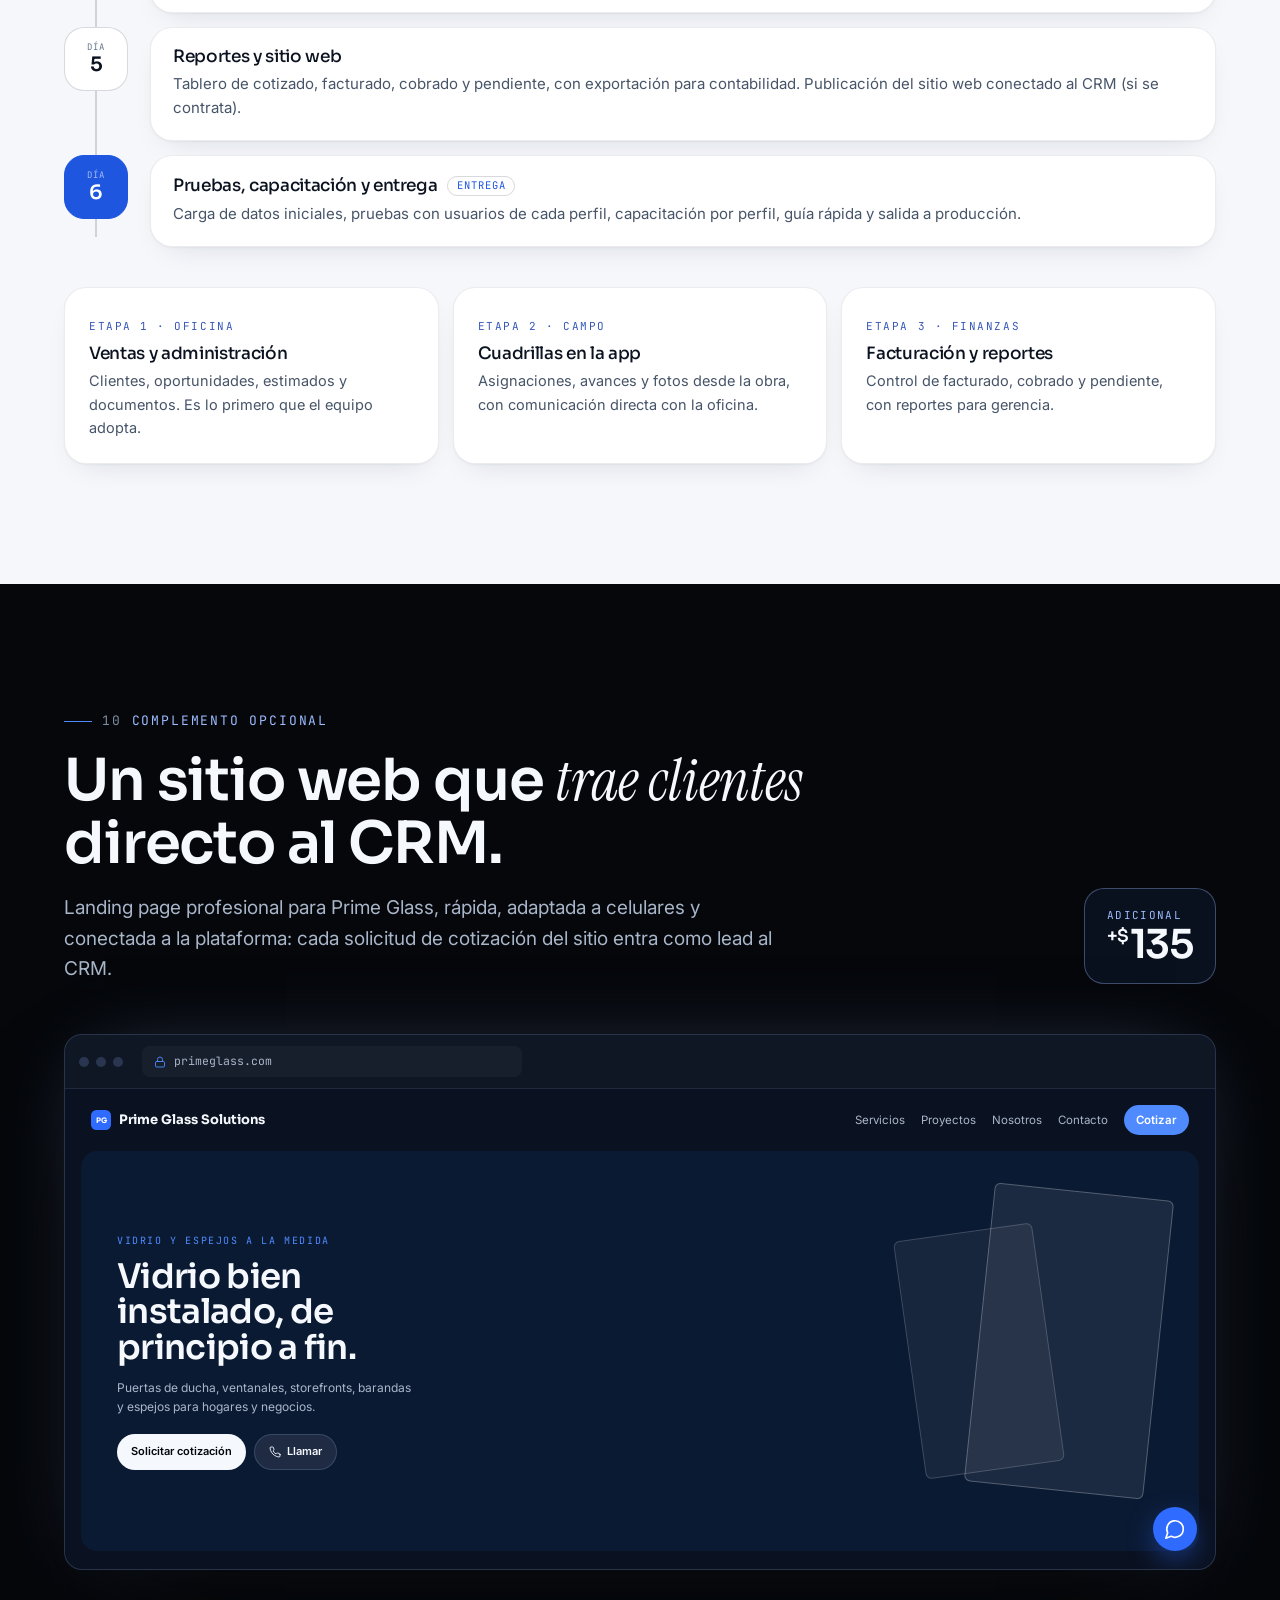
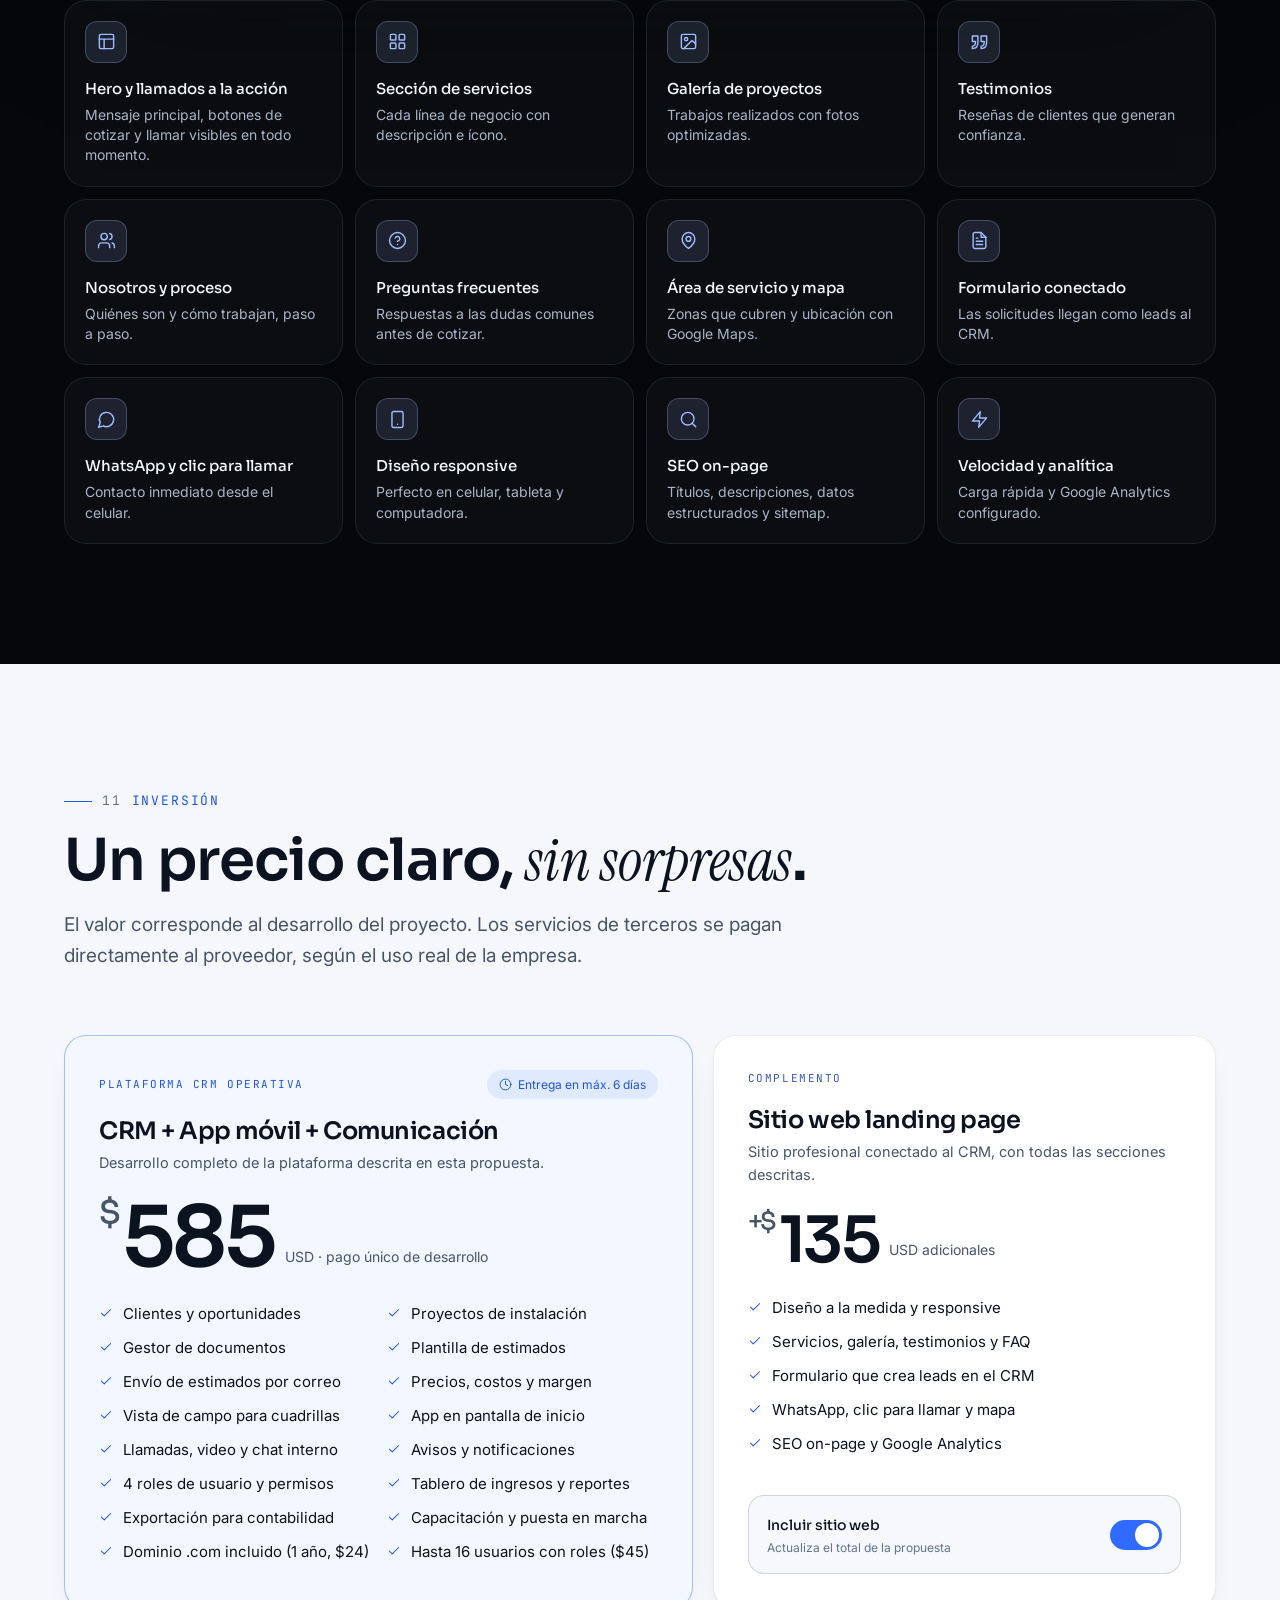
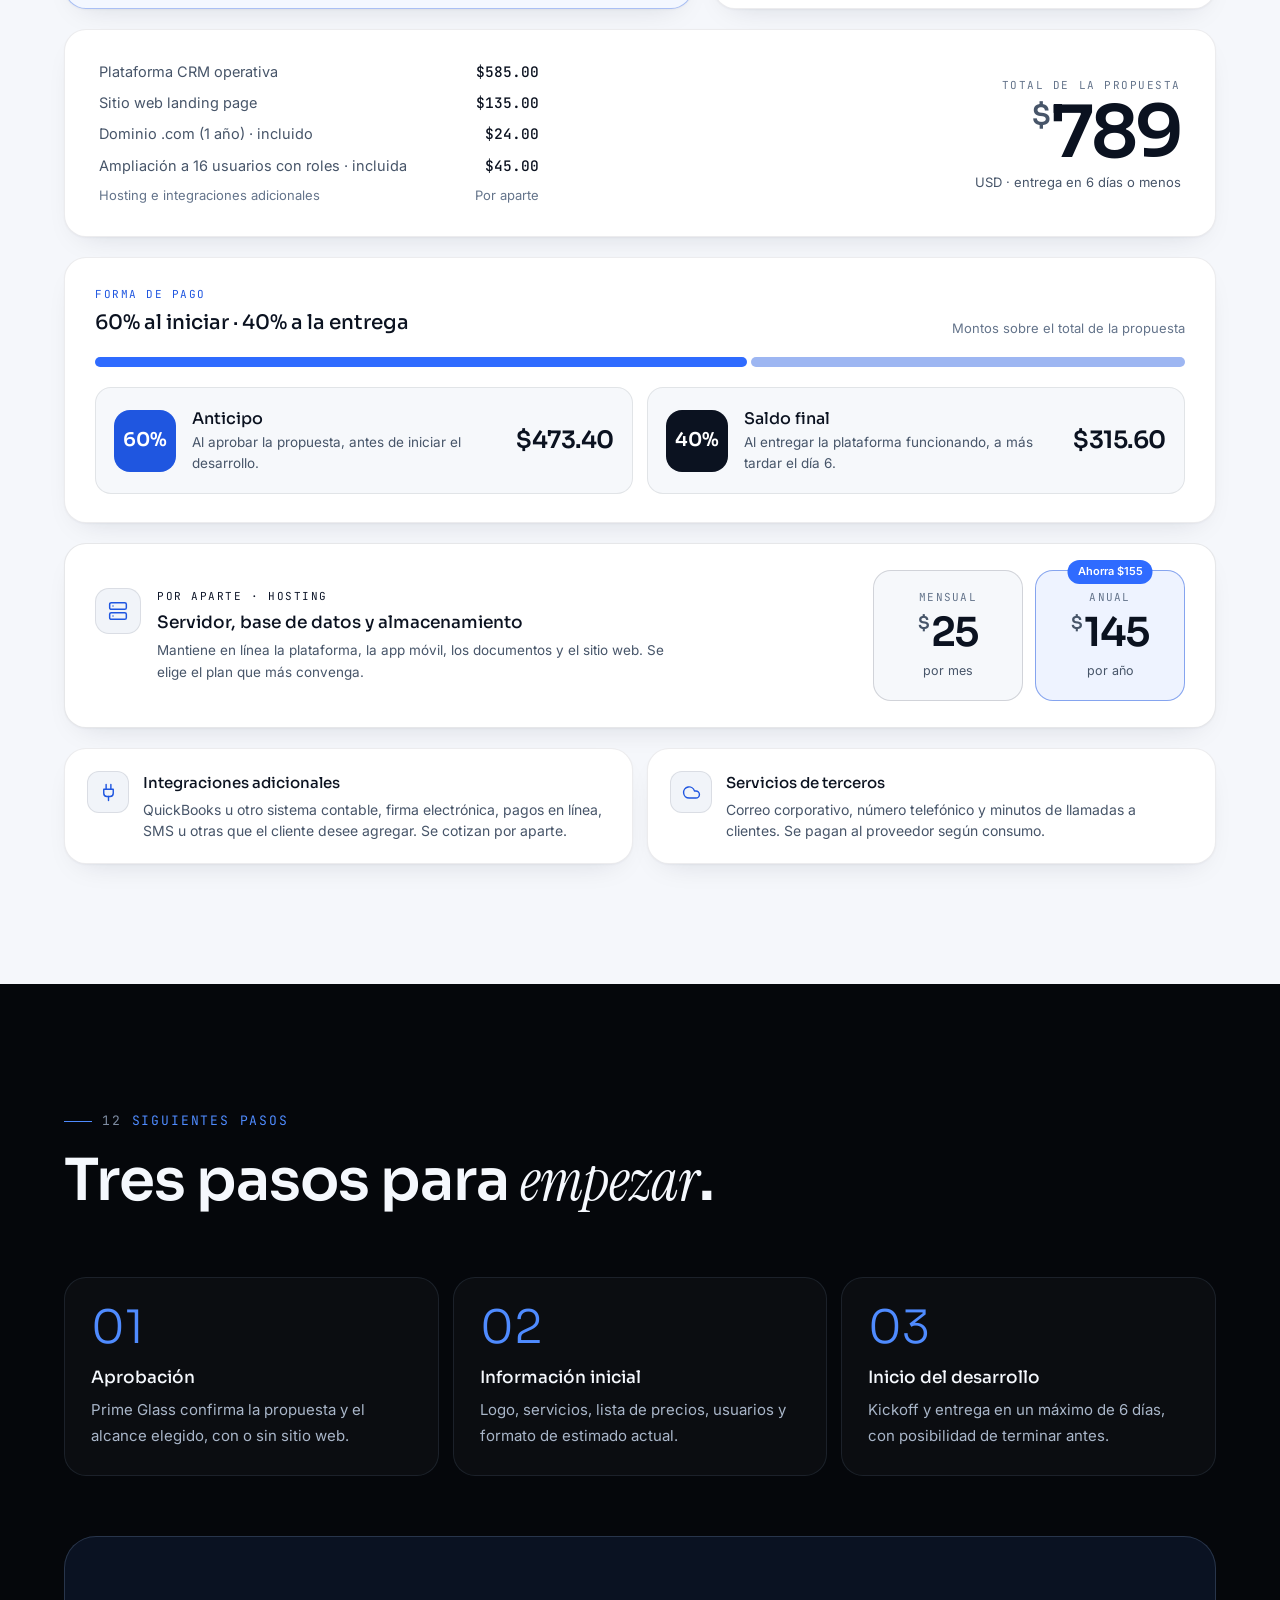
==== commit 41574dc5: "Include 16-user upgrade in the proposal budget Add the $45 upgrade from 4 to 16 users with roles to " ====
--- a/propuesta/index.html
+++ b/propuesta/index.html
@@ -1115,7 +1115,8 @@
     <div class="head">
       <span class="eyebrow rv"><span class="num">07</span> Usuarios y permisos</span>
       <h2 class="rv" style="--d:.1s">Cada persona ve <em>lo que necesita</em>.</h2>
-      <p class="lead rv" style="--d:.2s">Cuatro perfiles con acceso según sus funciones. La cuadrilla no ve márgenes; ventas no modifica facturación; gerencia lo ve todo.</p>
+      <p class="lead rv" style="--d:.2s">Cuatro roles con acceso según sus funciones. La cuadrilla no ve márgenes; ventas no modifica facturación; gerencia lo ve todo.</p>
+      <div class="early rv" style="--d:.3s"><span class="ico"><svg class="i"><use href="#i-users"/></svg></span><div><b>Hasta 16 usuarios con roles</b><span>La plataforma base incluye 4 usuarios. Esta propuesta incluye la ampliación a 16 usuarios, cada uno con su propio acceso y su rol asignado.</span></div></div>
     </div>
     <div class="card rv">
       <div class="matrix">
@@ -1294,11 +1295,12 @@
           <li><svg class="i"><use href="#i-check"/></svg>App en pantalla de inicio</li>
           <li><svg class="i"><use href="#i-check"/></svg>Llamadas, video y chat interno</li>
           <li><svg class="i"><use href="#i-check"/></svg>Avisos y notificaciones</li>
-          <li><svg class="i"><use href="#i-check"/></svg>4 perfiles de usuario y permisos</li>
+          <li><svg class="i"><use href="#i-check"/></svg>4 roles de usuario y permisos</li>
           <li><svg class="i"><use href="#i-check"/></svg>Tablero de ingresos y reportes</li>
           <li><svg class="i"><use href="#i-check"/></svg>Exportación para contabilidad</li>
           <li><svg class="i"><use href="#i-check"/></svg>Capacitación y puesta en marcha</li>
           <li><svg class="i"><use href="#i-check"/></svg>Dominio .com incluido (1 año, $24)</li>
+          <li><svg class="i"><use href="#i-check"/></svg>Hasta 16 usuarios con roles ($45)</li>
         </ul>
       </div>
       <div class="card pc side rv" style="--d:.15s">
@@ -1322,17 +1324,18 @@
         <div><span>Plataforma CRM operativa</span><b>$585.00</b></div>
         <div id="webLine"><span>Sitio web landing page</span><b>$135.00</b></div>
         <div><span>Dominio .com (1 año) · incluido</span><b>$24.00</b></div>
+        <div><span>Ampliación a 16 usuarios con roles · incluida</span><b>$45.00</b></div>
         <div style="color:var(--dim);font-size:13px"><span>Hosting e integraciones adicionales</span><span>Por aparte</span></div>
       </div>
-      <div class="sum"><small>Total de la propuesta</small><b><sup>$</sup><span id="totalNum">744</span></b><span>USD · entrega en 6 días o menos</span></div>
+      <div class="sum"><small>Total de la propuesta</small><b><sup>$</sup><span id="totalNum">789</span></b><span>USD · entrega en 6 días o menos</span></div>
     </div>
 
     <div class="card pay rv">
       <div class="pay-h"><div><span class="k">Forma de pago</span><b>60% al iniciar · 40% a la entrega</b></div><span class="pay-note">Montos sobre el total de la propuesta</span></div>
       <div class="pay-bar"><i class="a"></i><i class="b"></i></div>
       <div class="pay-grid">
-        <div class="pp"><span class="pct">60%</span><div><b>Anticipo</b><span>Al aprobar la propuesta, antes de iniciar el desarrollo.</span></div><strong>$<span id="pay60">446.40</span></strong></div>
-        <div class="pp"><span class="pct b">40%</span><div><b>Saldo final</b><span>Al entregar la plataforma funcionando, a más tardar el día 6.</span></div><strong>$<span id="pay40">297.60</span></strong></div>
+        <div class="pp"><span class="pct">60%</span><div><b>Anticipo</b><span>Al aprobar la propuesta, antes de iniciar el desarrollo.</span></div><strong>$<span id="pay60">473.40</span></strong></div>
+        <div class="pp"><span class="pct b">40%</span><div><b>Saldo final</b><span>Al entregar la plataforma funcionando, a más tardar el día 6.</span></div><strong>$<span id="pay40">315.60</span></strong></div>
       </div>
     </div>
 
@@ -1543,7 +1546,7 @@
   }, 3800);
 
   /* ---- Pricing toggle ---- */
-  var tg = document.getElementById('webToggle'), tn = document.getElementById('totalNum'), wl = document.getElementById('webLine'), shown = 744;
+  var tg = document.getElementById('webToggle'), tn = document.getElementById('totalNum'), wl = document.getElementById('webLine'), shown = 789;
   function animTo(v){
     var from = shown, t0 = null; shown = v;
     if(reduce){ tn.textContent = fmt(v); return; }
@@ -1553,8 +1556,8 @@
     var on = tg.getAttribute('aria-checked') !== 'true';
     tg.setAttribute('aria-checked', on);
     wl.classList.toggle('off', !on);
-    animTo(on ? 744 : 609);
-    var t = on ? 744 : 609;
+    animTo(on ? 789 : 654);
+    var t = on ? 789 : 654;
     document.getElementById('pay60').textContent = (t*.6).toFixed(2);
     document.getElementById('pay40').textContent = (t*.4).toFixed(2);
   }
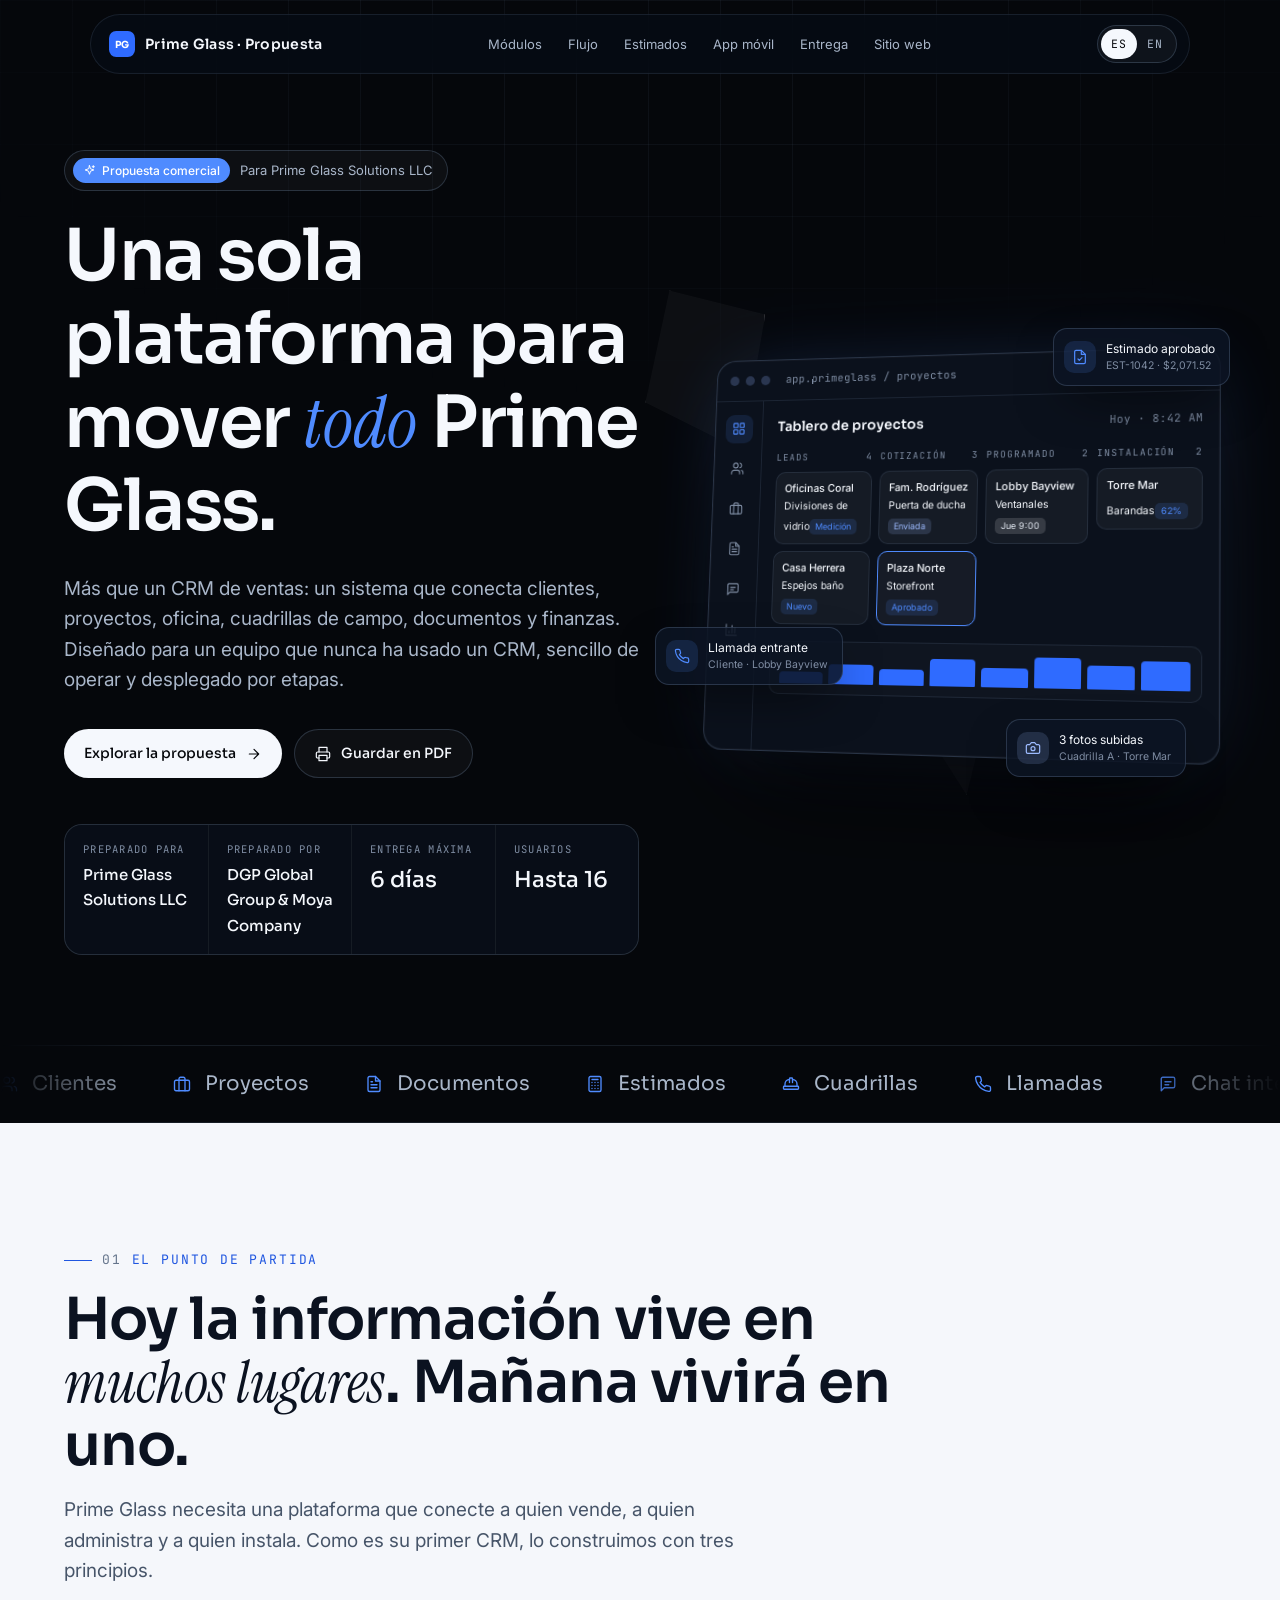
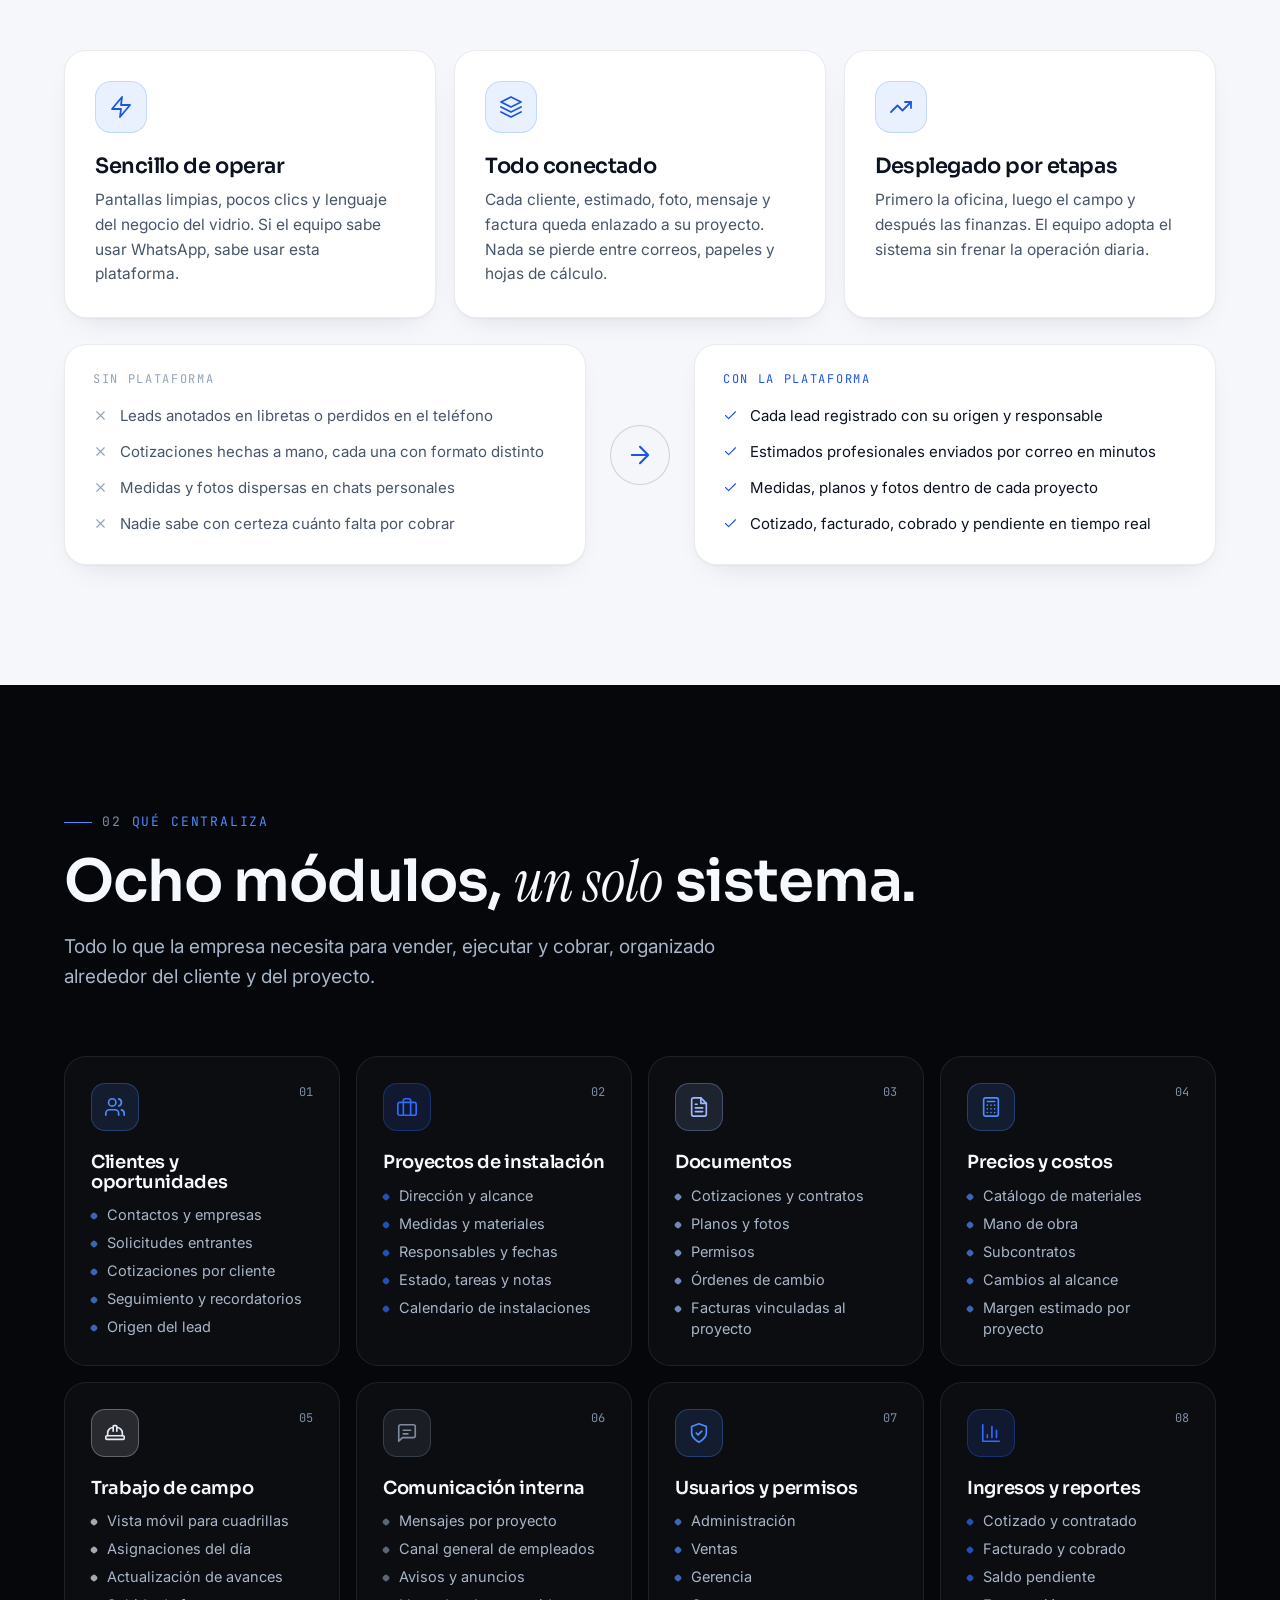
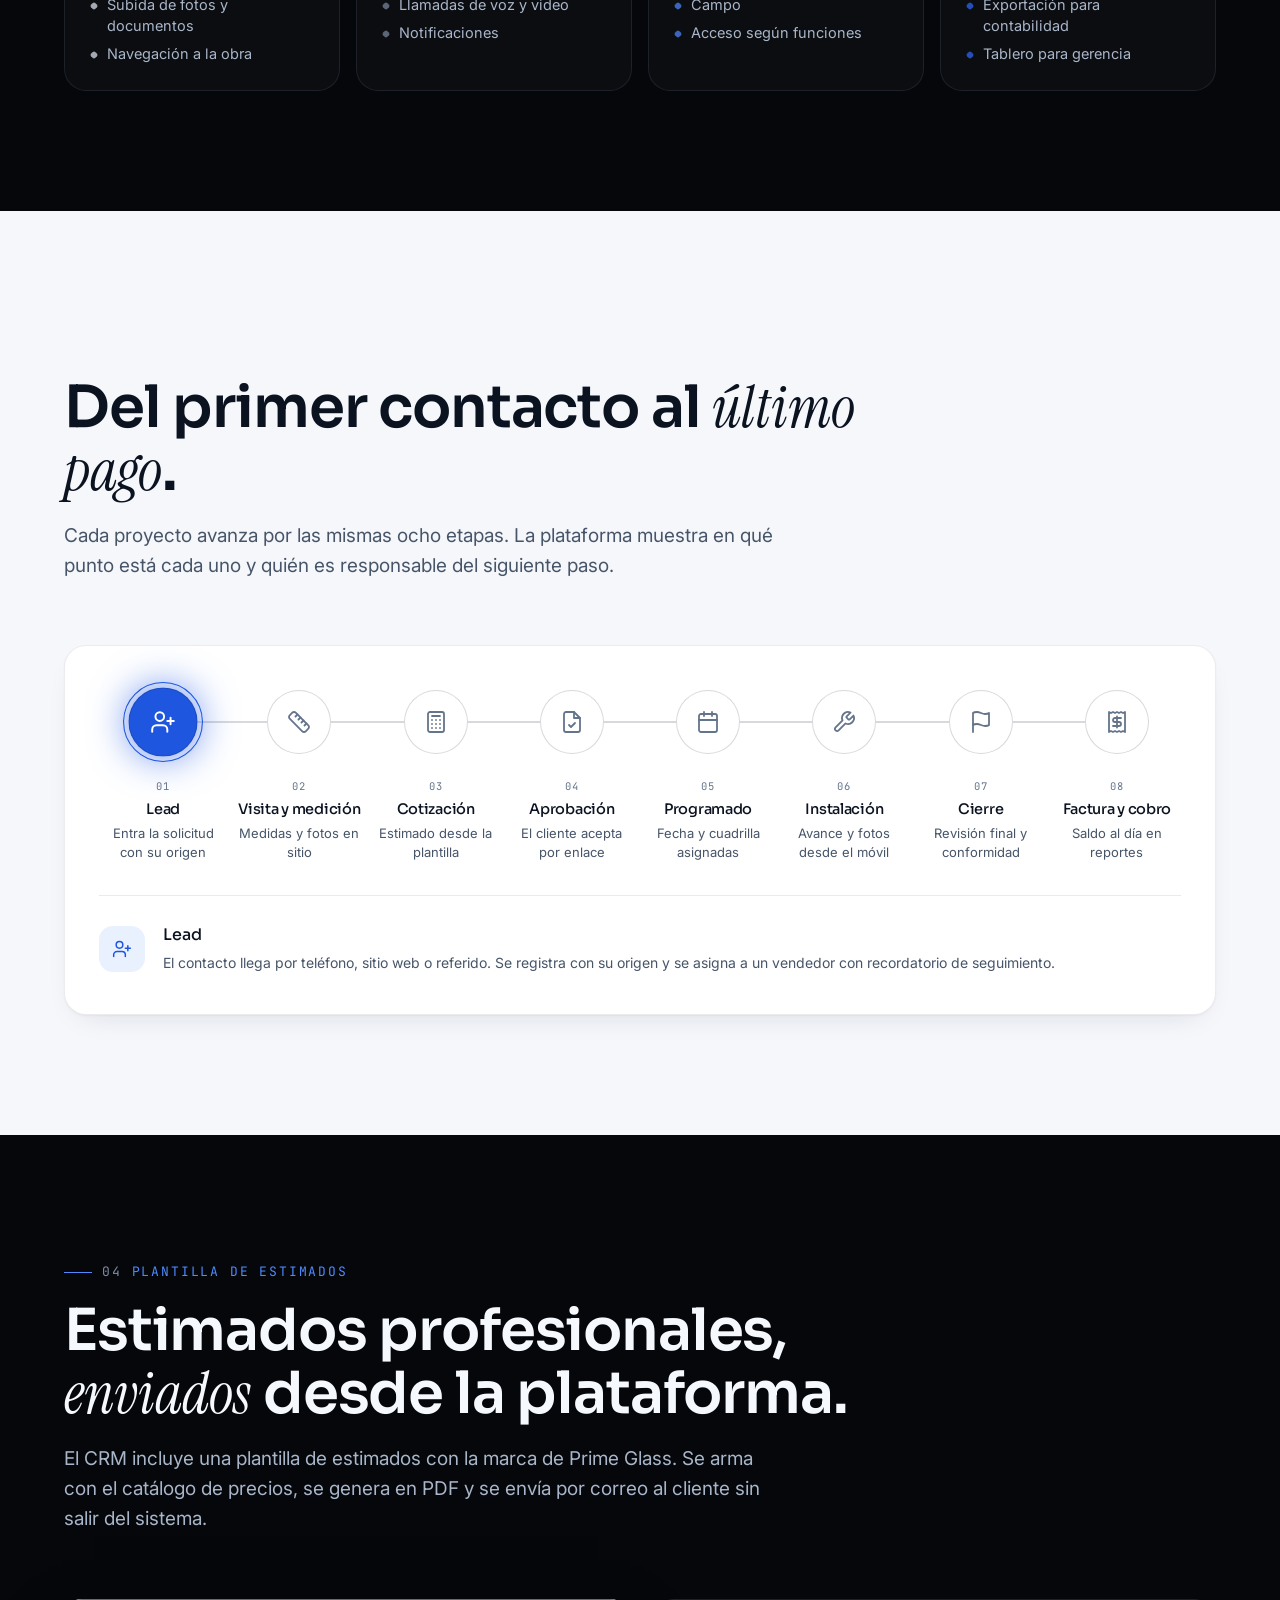
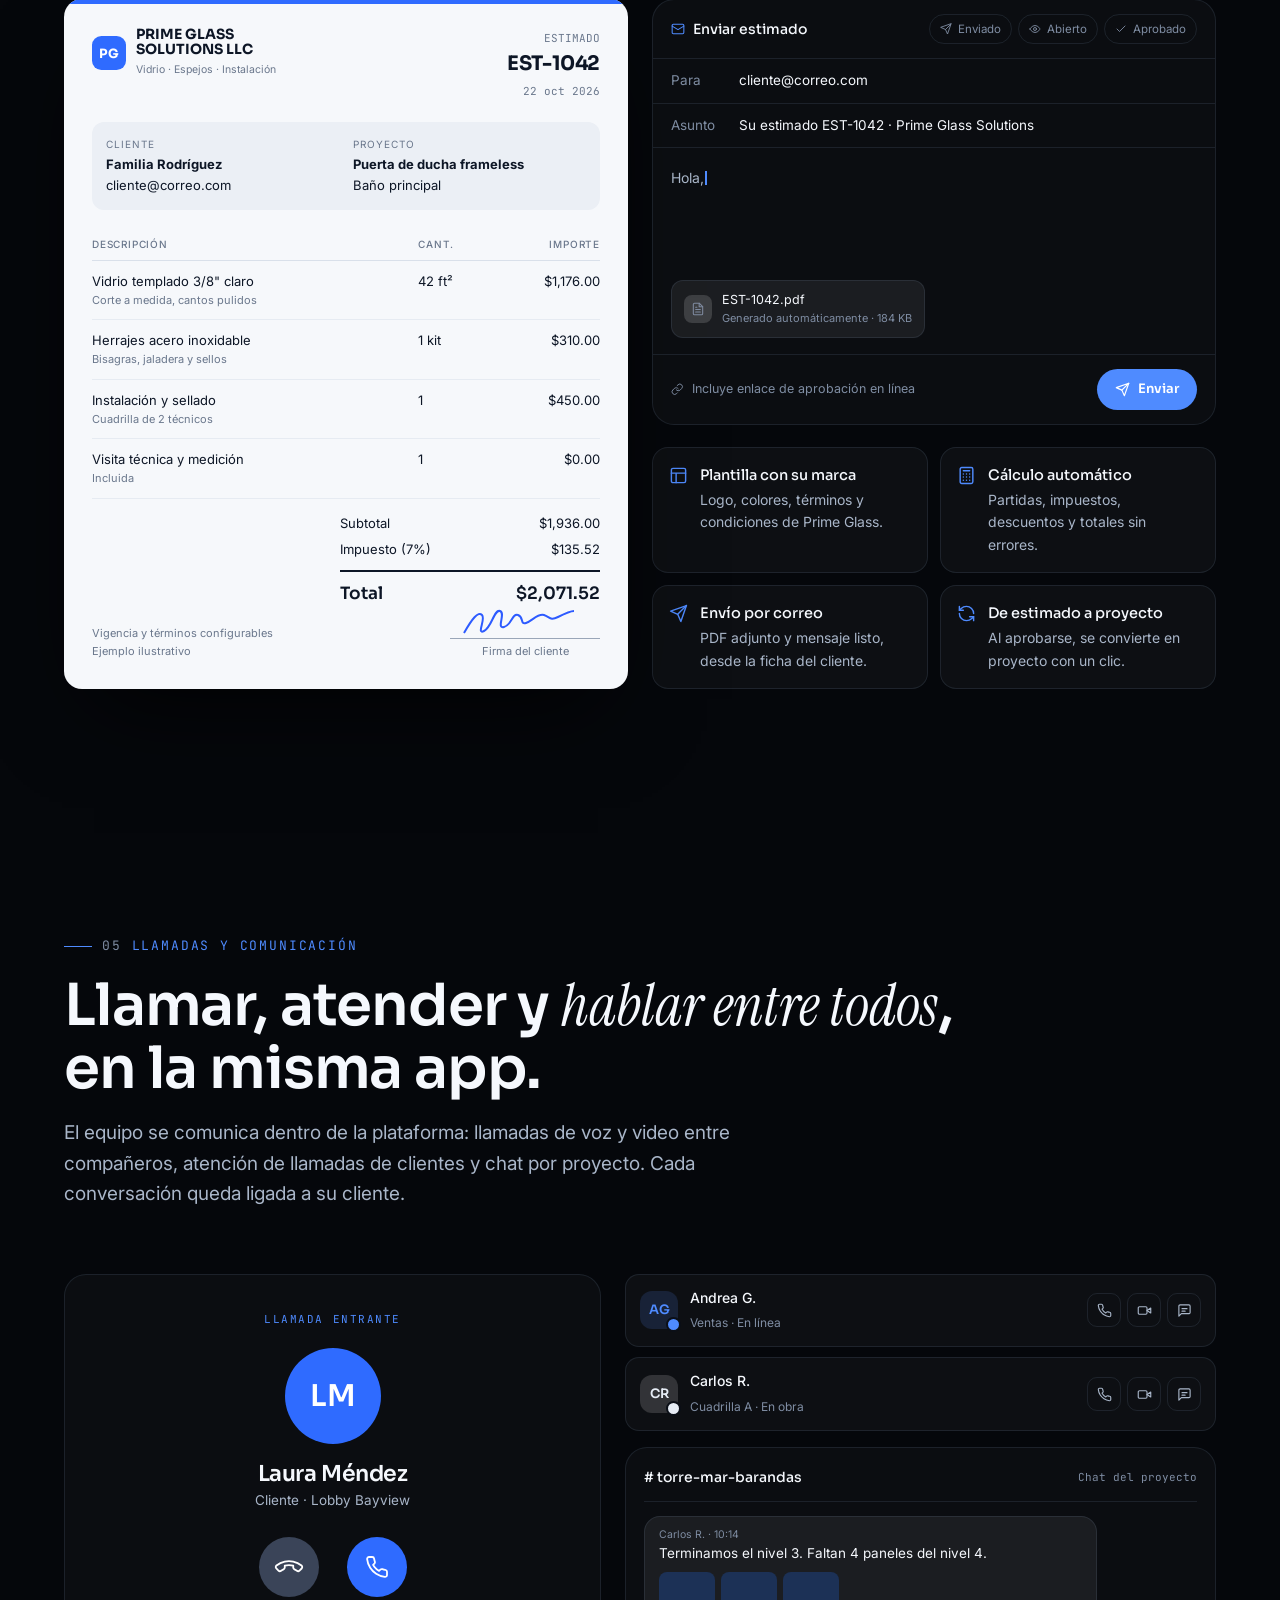
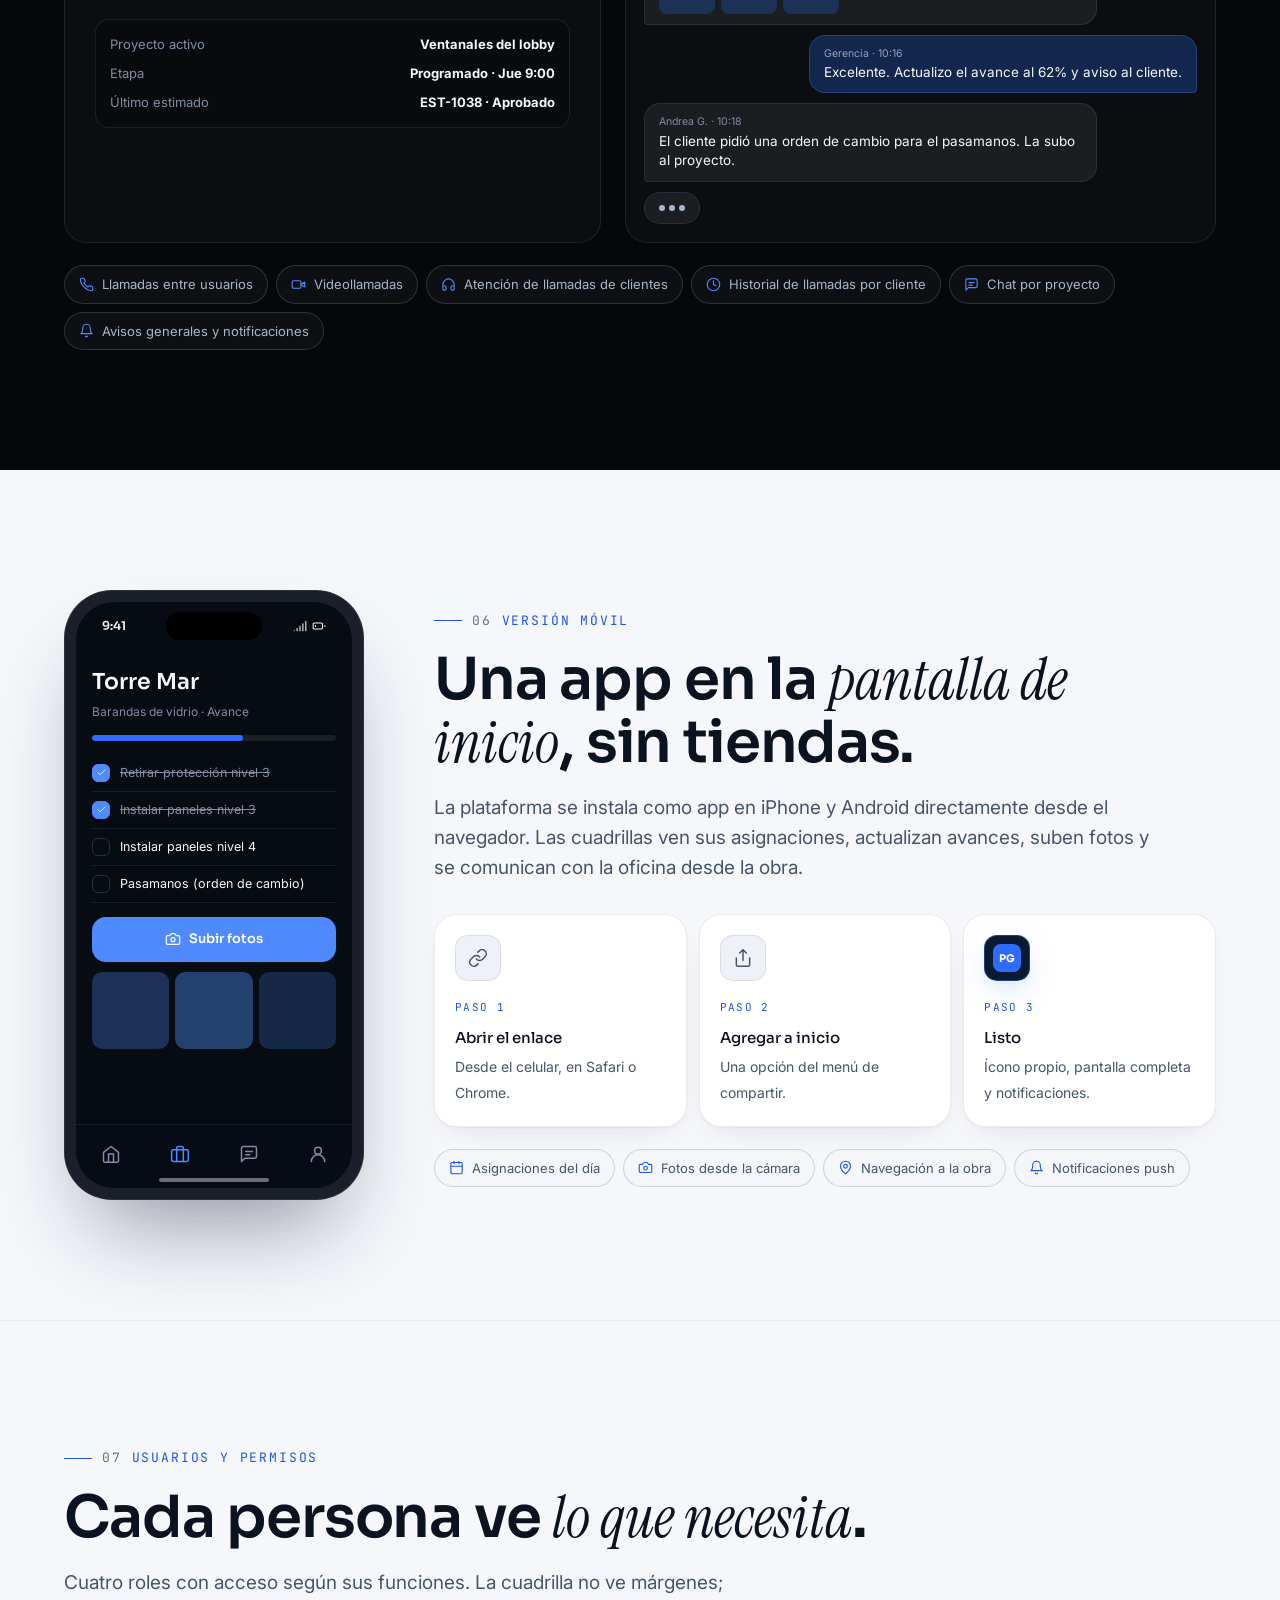
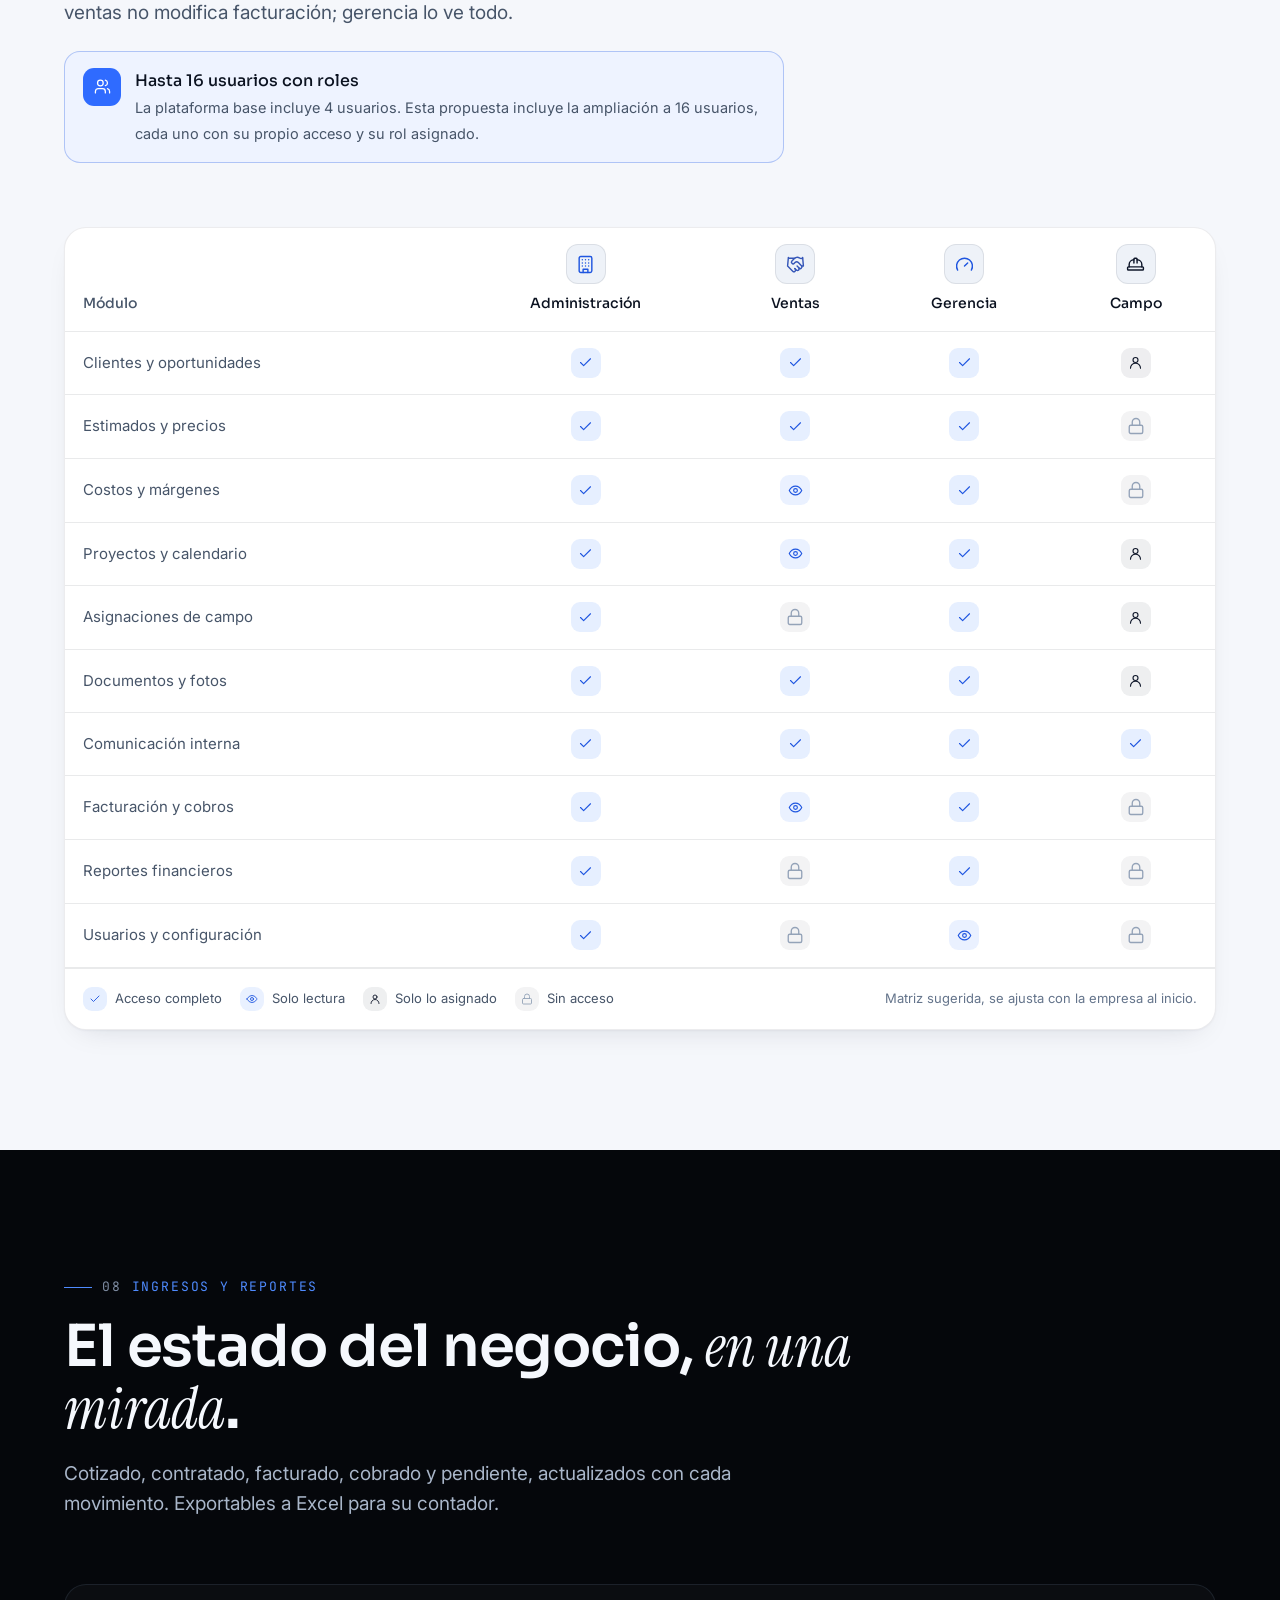
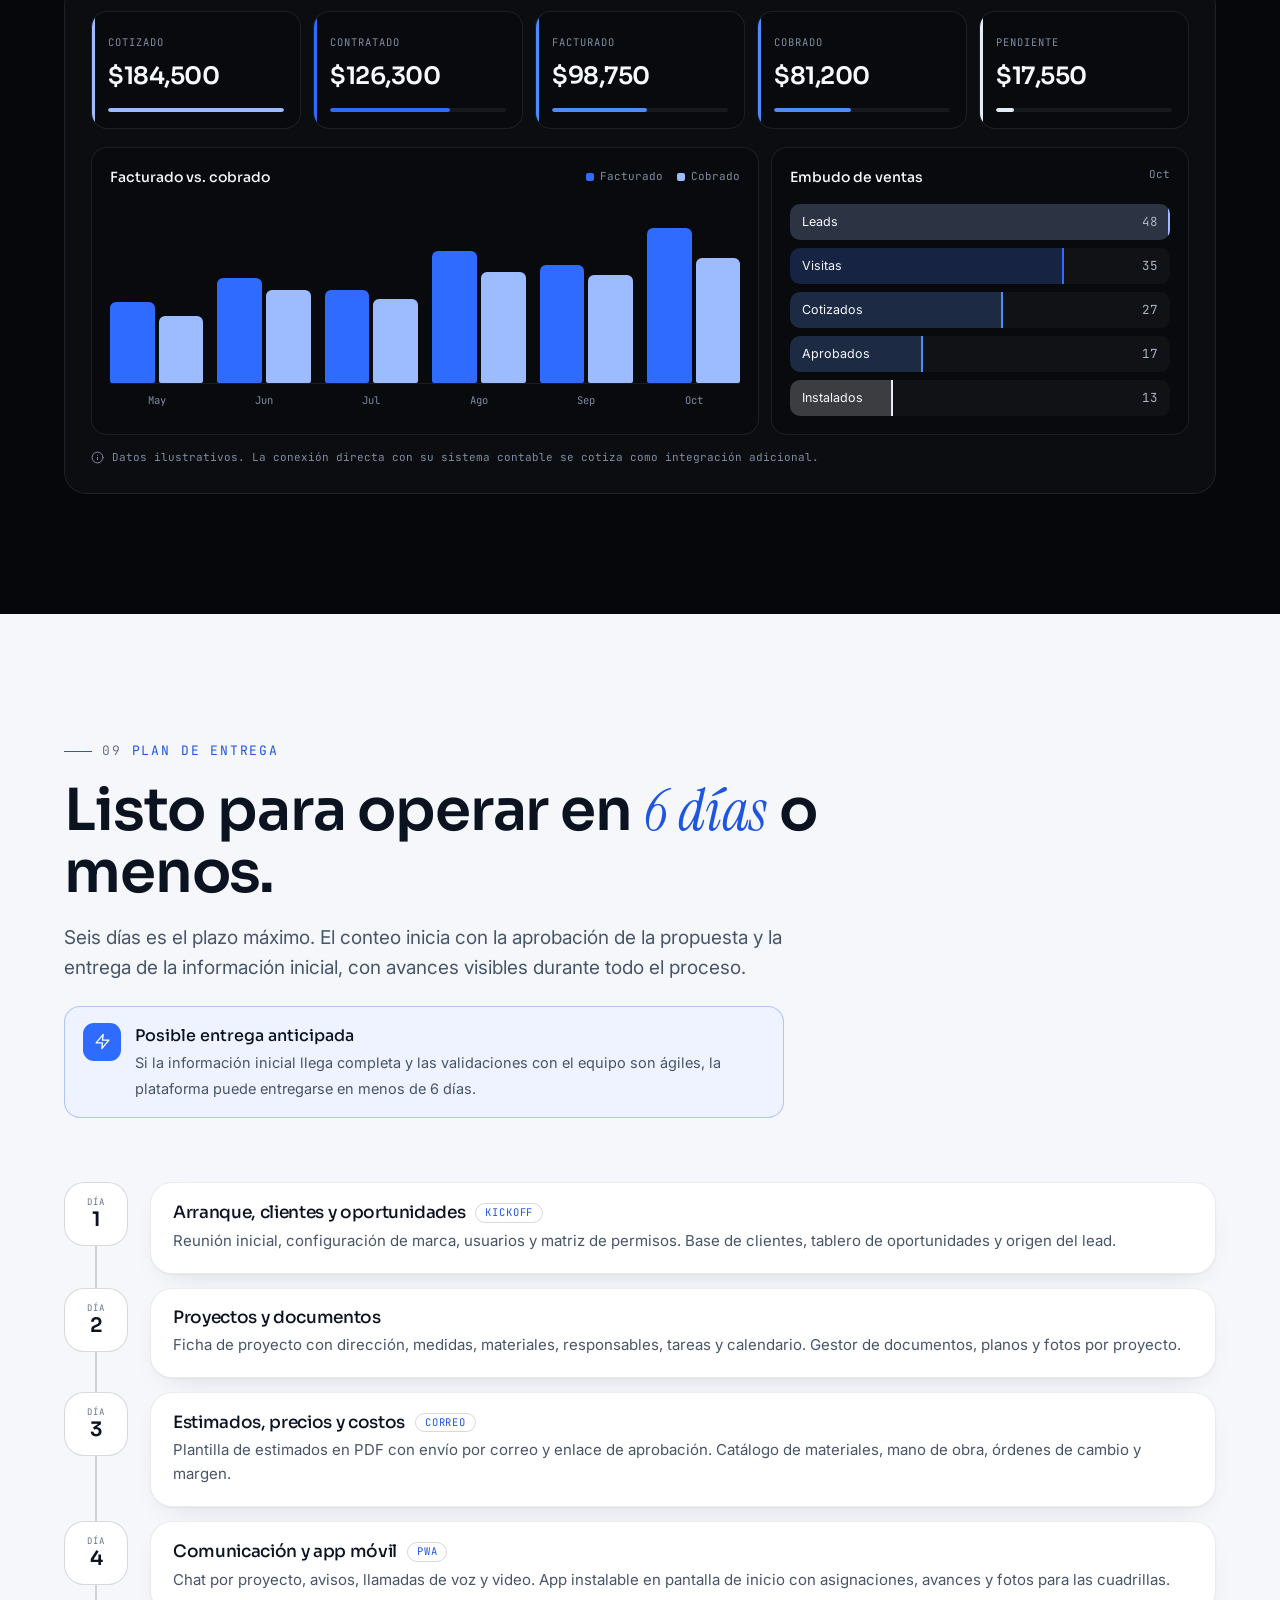
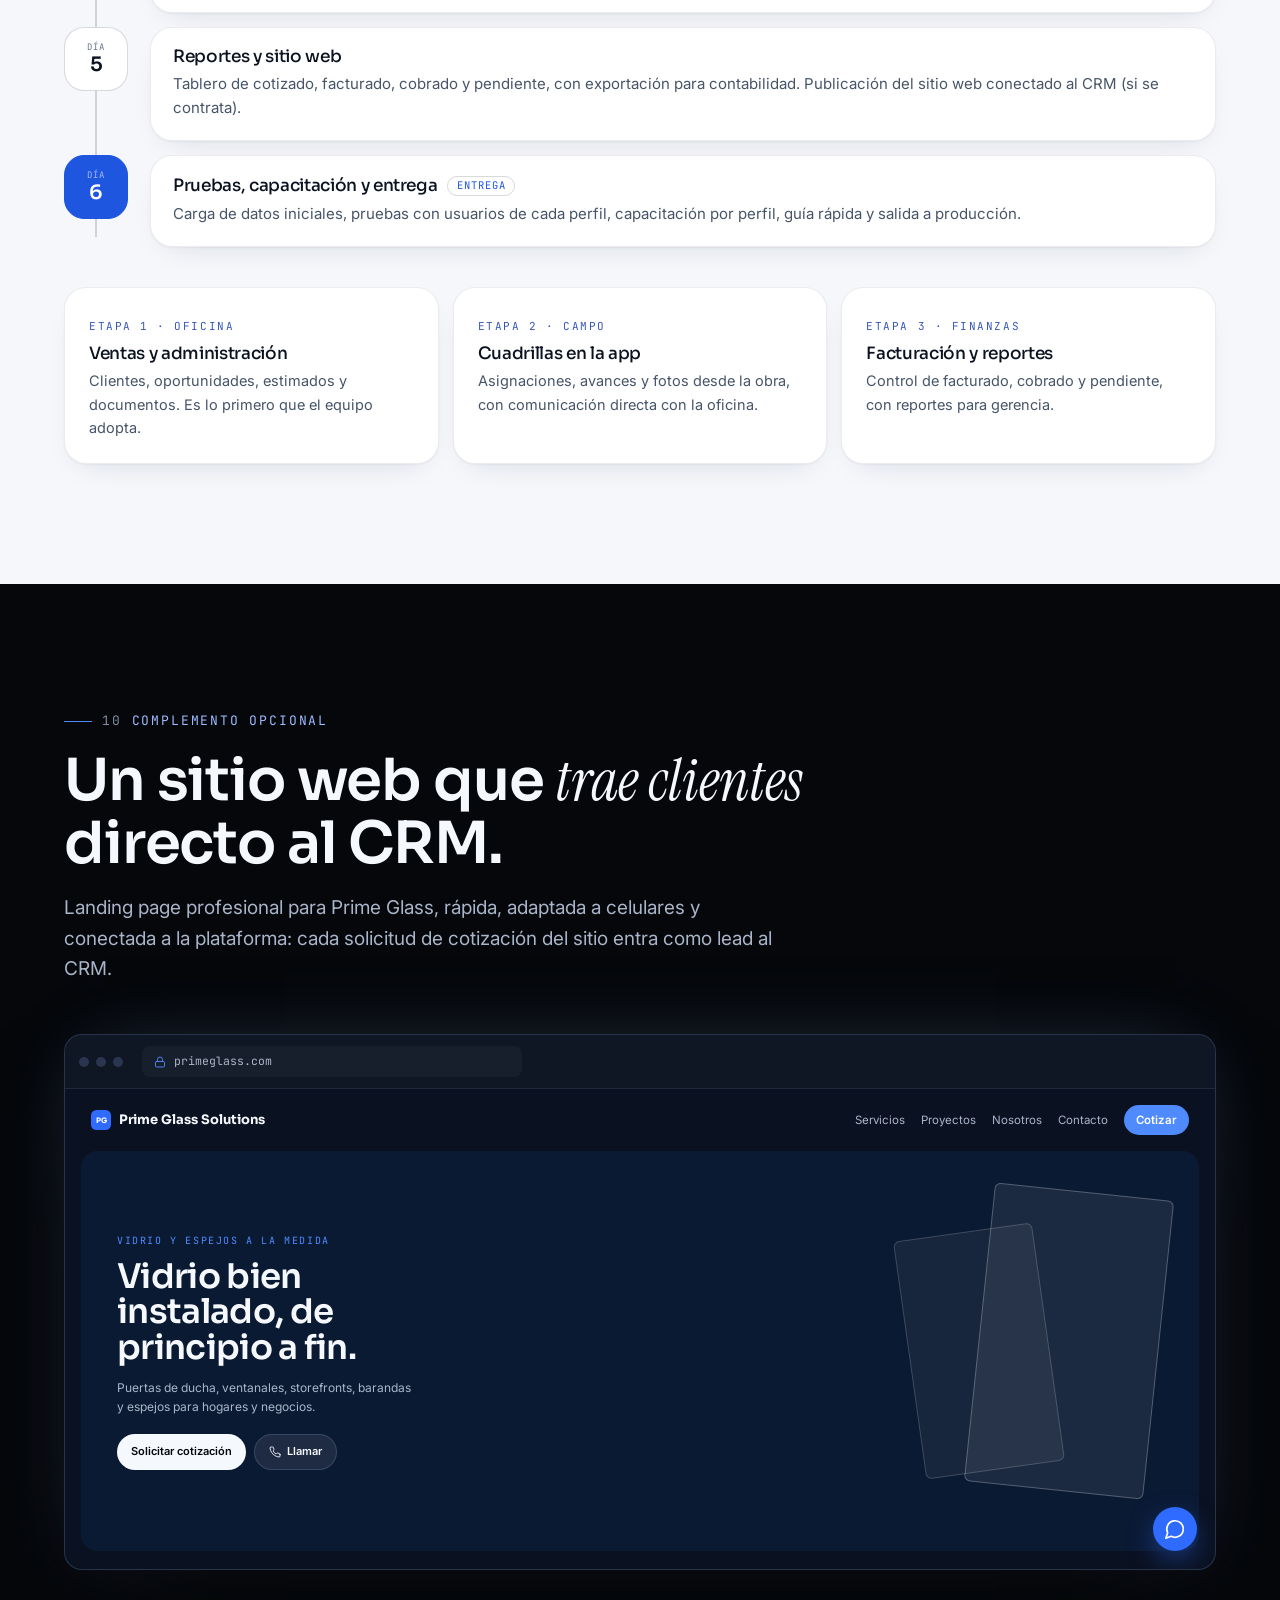
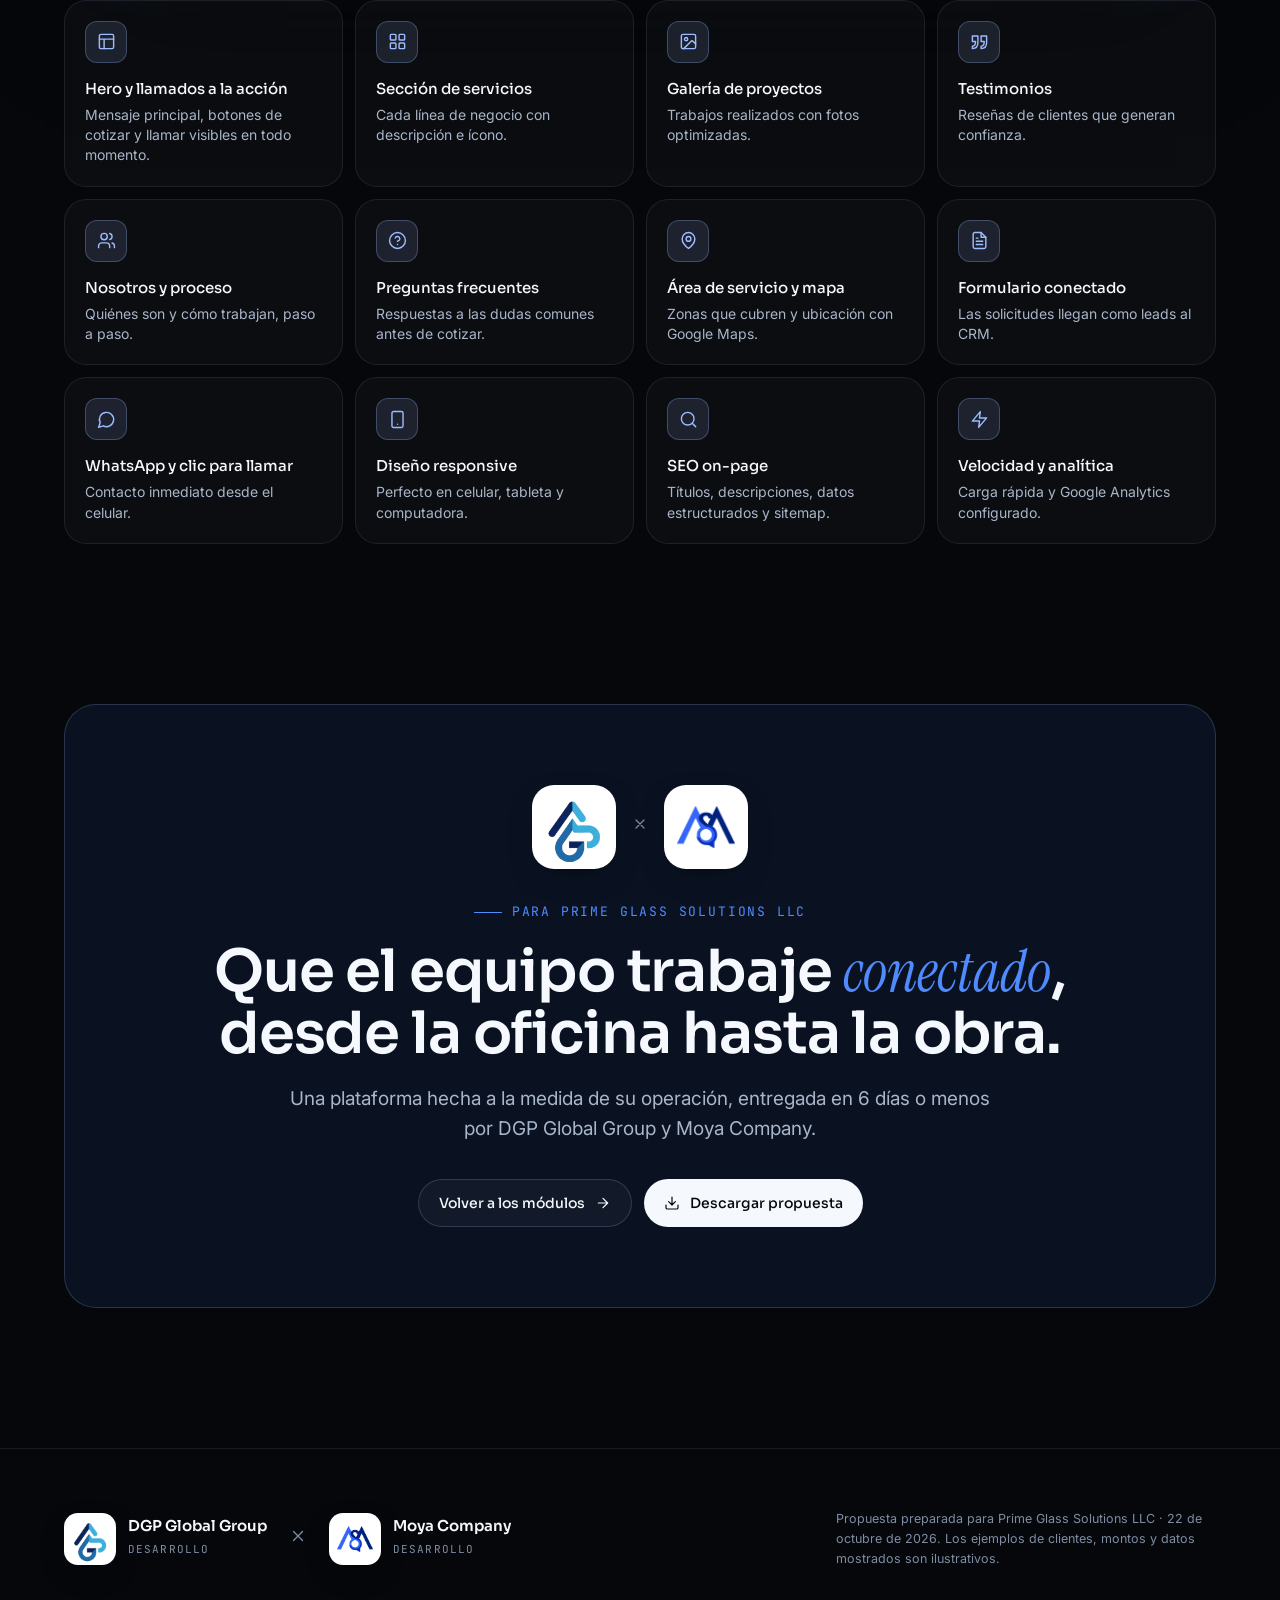
==== commit 4e8073dd: "Move pricing to an internal /presupuesto page and add English Split the investment, payment terms, h" ====
--- a/propuesta/index.html
+++ b/propuesta/index.html
@@ -1,706 +1,17 @@
 <!doctype html>
-<html lang="es">
+<html lang="es" data-title-es="Propuesta Prime Glass" data-title-en="Prime Glass Proposal" data-desc-es="Propuesta comercial de DGP Global Group y Moya Company para Prime Glass Solutions LLC: plataforma CRM operativa, app móvil y sitio web." data-desc-en="Commercial proposal from DGP Global Group and Moya Company for Prime Glass Solutions LLC: operational CRM platform, mobile app and website.">
 <head>
 <meta charset="utf-8">
 <meta name="viewport" content="width=device-width, initial-scale=1, viewport-fit=cover">
 <title>Propuesta Prime Glass</title>
 <meta name="description" content="Propuesta comercial de DGP Global Group y Moya Company para Prime Glass Solutions LLC: plataforma CRM operativa, app móvil y sitio web.">
+<meta name="robots" content="noindex, nofollow">
 <meta name="theme-color" content="#05080F">
 <link rel="preconnect" href="https://fonts.googleapis.com">
 <link rel="preconnect" href="https://fonts.gstatic.com" crossorigin>
 <link href="https://fonts.googleapis.com/css2?family=Inter:wght@400;500;600&family=Sora:wght@300;400;500;600;700&family=Instrument+Serif:ital@0;1&family=JetBrains+Mono:wght@400;500&display=swap" rel="stylesheet">
-<style>
-:root{
-  --bg:#05070B;--bg2:#0B0F17;--bg3:#111723;
-  --line:rgba(148,178,220,.12);--line2:rgba(148,178,220,.22);
-  --text:#F5F8FD;--muted:#A9B6C9;--dim:#7F8DA3;
-  --cyan:#4F8BFF;--blue:#2F6BFF;--violet:#9DBBFF;--green:#4F8BFF;--amber:#E6ECF5;--rose:#7F8BA0;
-  --glass:rgba(255,255,255,.035);--glass2:rgba(255,255,255,.065);
-  --grad:var(--blue);
-  --r:22px;--maxw:1200px;
-  --ease:cubic-bezier(.2,.8,.2,1);
-  --display:"Sora",system-ui,sans-serif;--body:"Inter",system-ui,sans-serif;--serif:"Instrument Serif",Georgia,serif;--mono:"JetBrains Mono",ui-monospace,monospace;
-}
-*{box-sizing:border-box;margin:0;padding:0}
-html{scroll-behavior:smooth;-webkit-text-size-adjust:100%}
-body{background:var(--bg);color:var(--text);font-family:var(--body);font-size:16px;line-height:1.6;overflow-x:clip;-webkit-font-smoothing:antialiased}
-a{color:inherit;text-decoration:none}
-button{font:inherit;color:inherit;background:none;border:0;cursor:pointer}
-svg.i{width:1em;height:1em;fill:none;stroke:currentColor;stroke-width:1.8;stroke-linecap:round;stroke-linejoin:round;flex:none}
-::selection{background:rgba(79,139,255,.3)}
-
-/* ---------- Ambient background ---------- */
-.ambient{position:fixed;inset:0;z-index:-2;overflow:hidden;pointer-events:none}
-.gridbg{position:absolute;inset:0;background-image:linear-gradient(var(--line) 1px,transparent 1px),linear-gradient(90deg,var(--line) 1px,transparent 1px);background-size:72px 72px;mask-image:radial-gradient(ellipse 80% 60% at 50% 0%,#000 30%,transparent 75%);-webkit-mask-image:radial-gradient(ellipse 80% 60% at 50% 0%,#000 30%,transparent 75%);opacity:.5}
-
-/* ---------- Layout ---------- */
-.wrap{max-width:var(--maxw);margin:0 auto;padding:0 24px}
-section{position:relative;padding:120px 0}
-.eyebrow{display:inline-flex;align-items:center;gap:10px;font-family:var(--mono);font-size:13px;letter-spacing:.14em;text-transform:uppercase;color:var(--cyan)}
-.eyebrow .num{color:var(--dim)}
-.eyebrow::before{content:"";width:28px;height:1px;background:var(--cyan)}
-h1,h2,h3,h4{font-family:var(--display);font-weight:600;letter-spacing:-.02em;line-height:1.08}
-h2{font-size:clamp(34px,5vw,58px);margin:18px 0 18px;max-width:900px}
-h2 em,h1 em{font-family:var(--serif);font-style:italic;font-weight:400;letter-spacing:0}
-.lead{font-size:clamp(16px,1.6vw,19px);color:var(--muted);max-width:720px}
-.gtext{color:var(--cyan)}
-@keyframes shine{to{background-position:200% 0}}
-.head{margin-bottom:64px}
-
-/* glass card */
-.card{position:relative;background:rgba(255,255,255,.028);transition:border-color .4s,background .4s;border:1px solid var(--line);border-radius:var(--r);overflow:hidden;isolation:isolate}
-.card:hover{border-color:rgba(79,139,255,.45);background:rgba(79,139,255,.04)}
-
-/* reveal */
-.rv{opacity:0;transform:translateY(28px);transition:opacity .9s var(--ease),transform .9s var(--ease);transition-delay:var(--d,0s)}
-.rv.in{opacity:1;transform:none}
-
-.off *,.off *::before,.off *::after{animation-play-state:paused!important}
-
-/* ---------- Nav ---------- */
-.progress{position:fixed;top:0;left:0;height:2px;width:100%;transform-origin:0 50%;transform:scaleX(0);background:var(--grad);z-index:60}
-nav.top{position:fixed;top:14px;left:50%;transform:translateX(-50%);z-index:50;width:min(calc(100% - 32px),1100px);display:flex;align-items:center;justify-content:space-between;gap:16px;padding:10px 12px 10px 18px;border-radius:999px;background:rgba(8,13,24,.62);border:1px solid var(--line);backdrop-filter:blur(20px) saturate(1.4);-webkit-backdrop-filter:blur(20px) saturate(1.4);animation:navIn 1s var(--ease) .3s both}
-@keyframes navIn{from{opacity:0;transform:translate(-50%,-30px)}}
-.brand{display:flex;align-items:center;gap:10px;font-family:var(--display);font-weight:600;font-size:14px;letter-spacing:.02em;white-space:nowrap}
-.brand svg{width:26px;height:26px}
-.navlinks{display:flex;gap:2px}
-.navlinks a{font-size:13px;color:var(--muted);padding:8px 12px;border-radius:999px;transition:color .3s,background .3s}
-.navlinks a:hover,.navlinks a.on{color:var(--text);background:var(--glass2)}
-.btn{position:relative;display:inline-flex;align-items:center;justify-content:center;gap:10px;font-family:var(--display);font-weight:500;font-size:14px;padding:12px 20px;border-radius:999px;transition:transform .3s var(--ease),box-shadow .3s,background .3s;white-space:nowrap}
-.btn svg{width:16px;height:16px;transition:transform .3s var(--ease)}
-.btn:hover svg{transform:translateX(3px)}
-.btn-p{background:var(--text);color:#05070B;box-shadow:0 0 0 0 rgba(79,139,255,.4)}
-.btn-p:hover{box-shadow:0 10px 40px -8px rgba(79,139,255,.6);transform:translateY(-2px)}
-.btn-g{border:1px solid var(--line2);background:var(--glass)}
-.btn-g:hover{background:var(--glass2);transform:translateY(-2px)}
-.btn-sm{padding:9px 16px;font-size:13px}
-
-/* ---------- Hero ---------- */
-.hero{min-height:100vh;min-height:100svh;padding:150px 0 90px;display:flex;align-items:center}
-.hero-grid{display:grid;grid-template-columns:1.05fr .95fr;gap:56px;align-items:center}
-.pill{display:inline-flex;align-items:center;gap:10px;padding:7px 14px 7px 8px;border-radius:999px;border:1px solid var(--line2);background:var(--glass);font-size:13px;color:var(--muted)}
-.pill b{white-space:nowrap;display:inline-flex;align-items:center;gap:6px;font-weight:500;color:#fff;background:var(--cyan);padding:3px 10px;border-radius:999px;font-size:12px}
-.pill b svg{width:13px;height:13px}
-.hero h1{font-size:clamp(40px,5.6vw,74px);margin:26px 0 24px}
-.hero h1 .w{display:inline-block;overflow:hidden;vertical-align:top;padding-bottom:.08em}
-.hero h1 .w>span{display:inline-block;transform:translateY(105%);animation:wordUp 1.1s var(--ease) forwards;animation-delay:calc(.35s + var(--i)*.08s)}
-@keyframes wordUp{to{transform:none}}
-.fade-in{opacity:0;animation:fadeUp 1s var(--ease) forwards;animation-delay:var(--d,1s)}
-@keyframes fadeUp{from{opacity:0;transform:translateY(20px)}to{opacity:1;transform:none}}
-.hero .lead{margin-bottom:34px}
-.hero-cta{display:flex;flex-wrap:wrap;gap:12px;margin-bottom:46px}
-.meta{display:grid;grid-template-columns:repeat(4,1fr);gap:1px;background:var(--line);border:1px solid var(--line);border-radius:18px;overflow:hidden}
-.meta div{background:rgba(7,12,22,.85);padding:16px 18px}
-.meta small{display:block;font-family:var(--mono);font-size:10.5px;letter-spacing:.12em;text-transform:uppercase;color:var(--dim);margin-bottom:4px}
-.meta strong{font-family:var(--display);font-weight:500;font-size:15px}
-.meta strong.big{font-size:22px}
-
-/* hero mock */
-.stage{position:relative;perspective:1400px}
-.mock{transform-style:preserve-3d;transform:rotateY(-12deg) rotateX(6deg);transition:transform .6s var(--ease);border-radius:20px;background:#0B111C;border:1px solid var(--line2);box-shadow:0 60px 120px -30px rgba(0,0,0,.8),0 0 0 1px rgba(255,255,255,.03) inset,0 0 80px -20px rgba(79,139,255,.25);overflow:hidden;opacity:0;animation:mockIn 1.4s var(--ease) .6s forwards}
-@keyframes mockIn{from{opacity:0;transform:rotateY(-25deg) rotateX(14deg) translateY(60px) scale(.94)}to{opacity:1}}
-.mock-bar{display:flex;align-items:center;gap:7px;padding:12px 14px;border-bottom:1px solid var(--line)}
-.mock-bar i{width:10px;height:10px;border-radius:50%;background:#2A3650}
-
-.mock-bar span{margin-left:10px;font-family:var(--mono);font-size:11px;color:var(--dim)}
-.mock-body{display:grid;grid-template-columns:52px 1fr;min-height:360px}
-.mock-side{border-right:1px solid var(--line);padding:14px 0;display:flex;flex-direction:column;align-items:center;gap:12px}
-.mock-side span{width:30px;height:30px;border-radius:9px;display:grid;place-items:center;color:var(--dim);font-size:15px}
-.mock-side span.on{background:rgba(79,139,255,.12);color:var(--cyan)}
-.mock-main{padding:16px}
-.mock-title{display:flex;justify-content:space-between;align-items:center;margin-bottom:14px}
-.mock-title b{font-family:var(--display);font-weight:600;font-size:14px}
-.mock-title em{font-style:normal;font-size:11px;color:var(--dim);font-family:var(--mono)}
-.kanban{display:grid;grid-template-columns:repeat(4,1fr);gap:8px}
-.col h5{font-family:var(--mono);font-weight:400;font-size:9.5px;letter-spacing:.1em;text-transform:uppercase;color:var(--dim);margin-bottom:8px;display:flex;justify-content:space-between}
-.kc{background:rgba(255,255,255,.045);border:1px solid var(--line);border-radius:10px;padding:9px;margin-bottom:7px;font-size:10.5px;line-height:1.35}
-.kc b{display:block;font-weight:500;font-size:11px;margin-bottom:4px}
-.kc .tg{display:inline-block;font-size:9px;padding:2px 6px;border-radius:5px;margin-top:6px}
-.tg.c{background:rgba(79,139,255,.14);color:var(--cyan)}.tg.v{background:rgba(157,187,255,.16);color:var(--violet)}.tg.g{background:rgba(79,139,255,.14);color:var(--green)}.tg.a{background:rgba(255,255,255,.14);color:var(--amber)}
-.kc.moving{animation:moveCard 7s var(--ease) infinite;position:relative;z-index:2;border-color:var(--cyan)}
-@keyframes moveCard{0%,18%{transform:none}28%{transform:translate(0,-6px) rotate(-2deg)}48%,80%{transform:translate(calc(100% + 8px),-6px) rotate(0)}90%,100%{transform:translate(calc(100% + 8px),0)}}
-.mini-bars{display:flex;gap:6px;align-items:flex-end;height:54px;margin-top:10px;padding:10px;border:1px solid var(--line);border-radius:10px;background:rgba(255,255,255,.02)}
-.mini-bars i{flex:1;border-radius:4px 4px 1px 1px;background:var(--blue);transform-origin:bottom;animation:barPulse 3.2s ease-in-out infinite;animation-delay:calc(var(--k)*.15s)}
-@keyframes barPulse{0%,100%{transform:scaleY(.55)}50%{transform:scaleY(1)}}
-.float{position:absolute;display:flex;align-items:center;gap:10px;padding:10px 14px 10px 10px;border-radius:14px;background:rgba(12,20,36,.85);border:1px solid var(--line2);box-shadow:0 20px 50px -15px rgba(0,0,0,.7);font-size:12px;white-space:nowrap;opacity:0;animation:fadeUp .9s var(--ease) forwards,bob 6s ease-in-out infinite;animation-delay:var(--d),calc(var(--d) + 1s)}
-.float .ic{width:32px;height:32px;border-radius:10px;display:grid;place-items:center;font-size:16px}
-.float small{display:block;color:var(--dim);font-size:10.5px}
-.float.f1{top:-22px;right:-14px;--d:1.6s}.float.f1 .ic{background:rgba(79,139,255,.15);color:var(--green)}
-.float.f2{bottom:70px;left:-40px;--d:1.9s}.float.f2 .ic{background:rgba(79,139,255,.15);color:var(--cyan)}
-.float.f3{bottom:-22px;right:30px;--d:2.2s}.float.f3 .ic{background:rgba(157,187,255,.16);color:var(--violet)}
-@keyframes bob{50%{translate:0 -8px}}
-.shard{position:absolute;border:1px solid rgba(255,255,255,.12);background:rgba(255,255,255,.035);pointer-events:none;animation:shard 14s ease-in-out infinite}
-.shard.s1{width:120px;height:160px;top:-60px;left:-50px;clip-path:polygon(20% 0,100% 15%,80% 100%,0 70%);--r:-14deg}
-.shard.s2{width:90px;height:110px;bottom:-40px;left:40%;clip-path:polygon(0 10%,100% 0,70% 100%);animation-delay:-5s;--r:18deg}
-@keyframes shard{0%,100%{transform:rotate(var(--r)) translateY(0)}50%{transform:rotate(calc(var(--r)*-1)) translateY(-18px)}}
-
-/* marquee */
-.marquee{border-block:1px solid var(--line);padding:22px 0;overflow:hidden;mask-image:linear-gradient(90deg,transparent,#000 12%,#000 88%,transparent);-webkit-mask-image:linear-gradient(90deg,transparent,#000 12%,#000 88%,transparent)}
-.mq{display:flex;gap:56px;width:max-content;animation:mq 40s linear infinite}
-.mq span{display:inline-flex;align-items:center;gap:14px;font-family:var(--display);font-size:20px;color:var(--muted);white-space:nowrap}
-.mq span svg{color:var(--cyan);width:18px;height:18px}
-@keyframes mq{to{transform:translateX(-50%)}}
-
-/* ---------- Principles ---------- */
-.three{display:grid;grid-template-columns:repeat(3,1fr);gap:18px}
-.pcard{padding:30px}
-.pcard .ico{width:52px;height:52px;border-radius:16px;display:grid;place-items:center;font-size:24px;color:var(--cyan);background:rgba(79,139,255,.12);border:1px solid rgba(79,139,255,.25);margin-bottom:22px}
-.pcard h3{font-size:21px;margin-bottom:10px}
-.pcard p{color:var(--muted);font-size:15.5px}
-.before-after{display:grid;grid-template-columns:1fr auto 1fr;gap:24px;align-items:stretch;margin-top:26px}
-.ba{padding:28px}
-.ba h4{font-family:var(--mono);font-weight:400;font-size:12px;letter-spacing:.14em;text-transform:uppercase;margin-bottom:18px}
-.ba.bad h4{color:var(--rose)}.ba.good h4{color:var(--green)}
-.ba ul{list-style:none;display:grid;gap:12px}
-.ba li{display:flex;gap:12px;align-items:flex-start;color:var(--muted);font-size:15px}
-.ba li svg{margin-top:4px;font-size:15px}
-.ba.bad li svg{color:var(--rose)}.ba.good li svg{color:var(--green)}
-.ba.good li{color:var(--text)}
-.ba-arrow{display:grid;place-items:center;color:var(--cyan);font-size:28px}
-.ba-arrow span{width:60px;height:60px;border-radius:50%;display:grid;place-items:center;border:1px solid var(--line2);background:var(--glass);animation:spinGlow 4s linear infinite}
-@keyframes spinGlow{0%,100%{box-shadow:0 0 0 0 rgba(79,139,255,.4)}50%{box-shadow:0 0 0 14px rgba(79,139,255,0)}}
-
-/* ---------- Modules ---------- */
-.mods{display:grid;grid-template-columns:repeat(4,1fr);gap:16px}
-.mod{padding:26px;display:flex;flex-direction:column;min-height:100%;transition:transform .5s var(--ease)}
-.mod:hover{transform:translateY(-6px)}
-.mod .top{display:flex;justify-content:space-between;align-items:flex-start;margin-bottom:22px}
-.mod .ico{width:48px;height:48px;border-radius:14px;display:grid;place-items:center;font-size:22px;color:var(--c,var(--cyan));background:color-mix(in srgb,var(--c,var(--cyan)) 13%,transparent);border:1px solid color-mix(in srgb,var(--c,var(--cyan)) 30%,transparent);transition:transform .6s var(--ease)}
-.mod:hover .ico{transform:rotate(-8deg) scale(1.08)}
-.mod .n{font-family:var(--mono);font-size:12px;color:var(--dim)}
-.mod h3{font-size:18px;margin-bottom:12px}
-.mod ul{list-style:none;display:grid;gap:7px}
-.mod li{position:relative;padding-left:16px;font-size:14.5px;color:var(--muted);line-height:1.45}
-.mod li::before{content:"";position:absolute;left:0;top:.6em;width:6px;height:6px;border-radius:2px;background:var(--c,var(--cyan));opacity:.7;transform:rotate(45deg)}
-
-/* ---------- Flow ---------- */
-.flow{padding:44px 34px 38px}
-.steps{position:relative;display:grid;grid-template-columns:repeat(8,1fr);gap:8px}
-.track{position:absolute;top:31px;left:6.25%;right:6.25%;height:2px;background:var(--line2);border-radius:2px;overflow:hidden}
-.track i{position:absolute;inset:0;transform-origin:0 50%;transform:scaleX(var(--p,0));background:var(--grad);transition:transform .9s var(--ease);box-shadow:0 0 20px var(--cyan)}
-.step{position:relative;text-align:center;z-index:1}
-.step .dot{width:64px;height:64px;margin:0 auto 18px;border-radius:50%;display:grid;place-items:center;font-size:24px;color:var(--dim);background:var(--bg2);border:1px solid var(--line2);transition:all .6s var(--ease);position:relative}
-.step .dot::after{content:"";position:absolute;inset:-6px;border-radius:50%;border:1px solid var(--cyan);opacity:0;transform:scale(.8);transition:all .6s var(--ease)}
-.step.done .dot{color:var(--cyan);border-color:rgba(79,139,255,.5);background:#0F1A2E}
-.step.now .dot{color:#fff;background:var(--cyan);box-shadow:0 0 40px -4px var(--cyan);transform:scale(1.08)}
-.step.now .dot::after{opacity:1;transform:scale(1);animation:ring 1.6s ease-out infinite}
-@keyframes ring{to{transform:scale(1.5);opacity:0}}
-.step small{font-family:var(--mono);font-size:10.5px;color:var(--dim);letter-spacing:.1em}
-.step h4{font-size:14.5px;margin:4px 0 6px;font-weight:500}
-.step p{font-size:13px;color:var(--muted);line-height:1.45;padding:0 4px}
-.flow-detail{margin-top:34px;padding-top:26px;border-top:1px solid var(--line);display:flex;gap:18px;align-items:center;min-height:74px}
-.flow-detail .badge{flex:none;width:46px;height:46px;border-radius:14px;display:grid;place-items:center;background:rgba(79,139,255,.12);color:var(--cyan);font-size:20px}
-.flow-detail b{font-family:var(--display);font-weight:500;display:block;margin-bottom:2px}
-.flow-detail span{color:var(--muted);font-size:14px}
-.flow-detail .txt{transition:opacity .4s,transform .4s}
-.flow-detail .txt.swap{opacity:0;transform:translateY(8px)}
-
-/* ---------- Estimates ---------- */
-.split{display:grid;grid-template-columns:1fr 1fr;gap:24px;align-items:start}
-.doc{background:#F6F8FB;color:#0D1626;border-radius:18px;padding:28px;box-shadow:0 40px 90px -30px rgba(0,0,0,.85);position:relative;overflow:hidden;font-size:13px}
-.doc::before{content:"";position:absolute;top:0;left:0;right:0;height:5px;background:var(--grad)}
-.doc-h{display:flex;justify-content:space-between;align-items:flex-start;gap:16px;margin-bottom:22px}
-.doc-logo{display:flex;align-items:center;gap:10px}
-.doc-logo svg{width:34px;height:34px}
-.doc-logo b{font-family:var(--display);font-size:14px;display:block;line-height:1.1}
-.doc-logo small{font-size:10.5px;color:#6A778C}
-.doc-no{text-align:right}
-.doc-no b{font-family:var(--display);font-size:20px;letter-spacing:-.02em;display:block}
-.doc-no small{font-family:var(--mono);font-size:11px;color:#6A778C}
-.doc-to{display:grid;grid-template-columns:1fr 1fr;gap:14px;padding:14px;border-radius:12px;background:#EBEFF5;margin-bottom:18px}
-.doc-to small{display:block;font-size:10px;letter-spacing:.1em;text-transform:uppercase;color:#6A778C;margin-bottom:2px}
-.doc table{width:100%;border-collapse:collapse}
-.doc th{font-size:10px;letter-spacing:.08em;text-transform:uppercase;color:#6A778C;font-weight:500;text-align:left;padding:8px 0;border-bottom:1px solid #D9E0EA}
-.doc td{padding:10px 0;border-bottom:1px solid #E6EBF2;vertical-align:top}
-.doc td:last-child,.doc th:last-child{text-align:right}
-.doc td small{display:block;color:#6A778C;font-size:11px}
-.doc tr.row{opacity:0;transform:translateX(-10px);transition:all .6s var(--ease)}
-.doc.in tr.row{opacity:1;transform:none}
-.doc tr.row:nth-child(2){transition-delay:.15s}.doc tr.row:nth-child(3){transition-delay:.3s}.doc tr.row:nth-child(4){transition-delay:.45s}
-.doc-tot{margin-left:auto;width:min(260px,100%);margin-top:14px;display:grid;gap:6px}
-.doc-tot div{display:flex;justify-content:space-between}
-.doc-tot .t{border-top:2px solid #0D1626;padding-top:8px;margin-top:4px;font-family:var(--display);font-weight:600;font-size:17px}
-.doc-foot{margin-top:18px;display:flex;justify-content:space-between;align-items:flex-end;gap:16px;font-size:11px;color:#6A778C}
-.sign{width:150px;border-top:1px solid #9AA6B8;padding-top:4px;text-align:center;position:relative}
-.sign svg{position:absolute;bottom:18px;left:10px;width:130px;height:40px;stroke:#2D5BFF;stroke-width:2;fill:none;stroke-dasharray:320;stroke-dashoffset:320;transition:stroke-dashoffset 2s ease 1.2s}
-.in .sign svg{stroke-dashoffset:0}
-.stamp{position:absolute;right:24px;top:118px;border:2px solid #2F6BFF;color:#2F6BFF;font-family:var(--display);font-weight:700;font-size:13px;letter-spacing:.12em;padding:6px 12px;border-radius:8px;transform:rotate(-10deg) scale(2);opacity:0;transition:all .5s cubic-bezier(.3,1.6,.5,1)}
-.stamp.on{opacity:.9;transform:rotate(-10deg) scale(1)}
-.mail{padding:0}
-.mail-h{display:flex;align-items:center;justify-content:space-between;padding:14px 18px;border-bottom:1px solid var(--line)}
-.mail-h b{font-family:var(--display);font-weight:500;font-size:14px;display:flex;align-items:center;gap:8px}
-.mail-h b svg{color:var(--cyan)}
-.mail-row{display:flex;gap:10px;padding:11px 18px;border-bottom:1px solid var(--line);font-size:13.5px}
-.mail-row span:first-child{color:var(--dim);width:58px;flex:none}
-.mail-body{padding:18px;min-height:132px;font-size:14px;color:var(--muted);line-height:1.65}
-.caret{display:inline-block;width:2px;height:1.05em;background:var(--cyan);vertical-align:-2px;margin-left:1px;animation:blink 1s steps(2) infinite}
-@keyframes blink{50%{opacity:0}}
-.attach{display:inline-flex;align-items:center;gap:10px;margin:0 18px 16px;padding:9px 12px;border-radius:12px;background:var(--glass2);border:1px solid var(--line);font-size:12.5px}
-.attach .pdf{width:28px;height:28px;border-radius:8px;display:grid;place-items:center;background:rgba(255,255,255,.15);color:var(--rose);font-size:14px}
-.attach small{display:block;color:var(--dim);font-size:11px}
-.mail-f{display:flex;align-items:center;justify-content:space-between;gap:12px;padding:14px 18px;border-top:1px solid var(--line);flex-wrap:wrap}
-.sendbtn{display:inline-flex;align-items:center;gap:8px;padding:10px 18px;border-radius:999px;background:var(--cyan);color:#fff;font-family:var(--display);font-weight:600;font-size:13px;transition:all .4s var(--ease);position:relative;overflow:hidden}
-.sendbtn svg{width:15px;height:15px;transition:transform .6s var(--ease)}
-.sendbtn.go svg{transform:translate(40px,-40px)}
-.sendbtn.sent{background:var(--green)}
-.status{display:flex;gap:6px;flex-wrap:wrap}
-.status span{display:inline-flex;align-items:center;gap:6px;font-size:11.5px;padding:5px 10px;border-radius:999px;border:1px solid var(--line);color:var(--dim);transition:all .5s var(--ease)}
-.status span svg{width:12px;height:12px}
-.status span.on{color:var(--green);border-color:rgba(79,139,255,.4);background:rgba(79,139,255,.08)}
-.feat-list{display:grid;grid-template-columns:1fr 1fr;gap:12px;margin-top:22px}
-.fl{display:flex;gap:12px;padding:16px;border-radius:16px;border:1px solid var(--line);background:var(--glass);font-size:14px}
-.fl svg{font-size:19px;color:var(--cyan);margin-top:2px}
-.fl b{display:block;font-family:var(--display);font-weight:500;font-size:14.5px;margin-bottom:2px}
-.fl span{color:var(--muted);font-size:14px;line-height:1.45}
-
-/* ---------- Comms ---------- */
-.comms{display:grid;grid-template-columns:1fr 1.1fr;gap:24px}
-.call{padding:30px;text-align:center}
-.avatar{position:relative;width:96px;height:96px;margin:18px auto 18px;border-radius:50%;display:grid;place-items:center;font-family:var(--display);font-weight:600;font-size:30px;background:var(--blue);color:#fff}
-.avatar i{position:absolute;inset:0;border-radius:50%;border:2px solid var(--cyan);animation:ripple 2.4s ease-out infinite;opacity:0}
-.avatar i:nth-child(2){animation-delay:.8s}.avatar i:nth-child(3){animation-delay:1.6s}
-@keyframes ripple{0%{transform:scale(1);opacity:.7}100%{transform:scale(1.9);opacity:0}}
-.call small{font-family:var(--mono);font-size:11px;letter-spacing:.14em;text-transform:uppercase;color:var(--cyan)}
-.call h4{font-size:22px;margin:4px 0 4px}
-.call p{color:var(--muted);font-size:13.5px}
-.call-btns{display:flex;justify-content:center;gap:28px;margin:26px 0 22px}
-.cb{width:60px;height:60px;border-radius:50%;display:grid;place-items:center;font-size:24px;color:#fff;transition:transform .3s}
-.cb:hover{transform:scale(1.1)}
-.cb.no{background:#3A4458;transform:rotate(135deg)}.cb.no:hover{transform:rotate(135deg) scale(1.1)}
-.cb.yes{background:#2F6BFF;animation:jiggle 1.6s ease-in-out infinite}
-@keyframes jiggle{0%,60%,100%{transform:rotate(0)}65%{transform:rotate(-14deg)}70%{transform:rotate(14deg)}75%{transform:rotate(-10deg)}80%{transform:rotate(8deg)}85%{transform:rotate(0)}}
-.ctx{text-align:left;border:1px solid var(--line);border-radius:14px;padding:14px;background:rgba(0,0,0,.18);font-size:13px;display:grid;gap:8px}
-.ctx div{display:flex;justify-content:space-between;gap:10px}
-.ctx span{color:var(--dim)}
-.team{display:grid;gap:10px;margin-bottom:16px}
-.tm{display:flex;align-items:center;gap:12px;padding:12px 14px;border-radius:14px;border:1px solid var(--line);background:var(--glass)}
-.tm .av{position:relative;width:38px;height:38px;border-radius:12px;display:grid;place-items:center;font-family:var(--display);font-weight:600;font-size:13px;flex:none}
-.tm .av::after{content:"";position:absolute;right:-3px;bottom:-3px;width:11px;height:11px;border-radius:50%;border:2px solid var(--bg2);background:var(--s,var(--green))}
-.tm .who{flex:1;min-width:0}
-.tm .who b{display:block;font-weight:500;font-size:14px}
-.tm .who span{font-size:12px;color:var(--dim)}
-.tm .acts{display:flex;gap:6px}
-.tm .acts span{width:34px;height:34px;border-radius:10px;display:grid;place-items:center;border:1px solid var(--line);color:var(--muted);font-size:15px;transition:all .3s}
-.tm:hover .acts span{color:var(--cyan);border-color:rgba(79,139,255,.35)}
-.chat{padding:18px;display:grid;gap:10px}
-.chat-h{display:flex;justify-content:space-between;align-items:center;padding-bottom:12px;border-bottom:1px solid var(--line);margin-bottom:4px;font-size:13px}
-.chat-h b{font-family:var(--display);font-weight:500;font-size:14px}
-.chat-h span{color:var(--dim);font-family:var(--mono);font-size:11px}
-.msg{max-width:82%;padding:10px 14px;border-radius:16px;font-size:13.5px;line-height:1.45;opacity:0;transform:translateY(10px) scale(.97);transition:all .6s var(--ease)}
-.msg small{display:block;font-size:10.5px;color:var(--dim);margin-bottom:2px}
-.msg.l{background:var(--glass2);border:1px solid var(--line);border-bottom-left-radius:4px}
-.msg.r{margin-left:auto;background:#13264D;border:1px solid rgba(79,139,255,.25);border-bottom-right-radius:4px}
-.msg.r small{color:rgba(234,241,251,.6)}
-.msg .ph{display:flex;gap:6px;margin-top:8px}
-.msg .ph i{width:56px;height:42px;border-radius:8px;background:#1C3156;position:relative;overflow:hidden}
-.msg .ph i::after{content:"";position:absolute;inset:0;background:linear-gradient(115deg,transparent 40%,rgba(255,255,255,.35) 50%,transparent 60%);transform:translateX(-100%);animation:sheen 3s ease-in-out infinite}
-.in .msg{opacity:1;transform:none}
-.in .msg:nth-child(3){transition-delay:.4s}.in .msg:nth-child(4){transition-delay:.9s}.in .msg:nth-child(5){transition-delay:1.4s}
-.typing{display:inline-flex;gap:4px;padding:12px 14px;border-radius:16px;background:var(--glass2);border:1px solid var(--line);width:max-content;opacity:0;transition:opacity .5s 2s}
-.in .typing{opacity:1}
-.typing i{width:6px;height:6px;border-radius:50%;background:var(--muted);animation:dots 1.2s ease-in-out infinite}
-.typing i:nth-child(2){animation-delay:.15s}.typing i:nth-child(3){animation-delay:.3s}
-@keyframes dots{0%,60%,100%{transform:none;opacity:.4}30%{transform:translateY(-4px);opacity:1}}
-@keyframes sheen{60%,100%{transform:translateX(100%)}}
-.chips{display:flex;flex-wrap:wrap;gap:8px;margin-top:22px}
-.chip{display:inline-flex;align-items:center;gap:8px;padding:8px 14px;border-radius:999px;border:1px solid var(--line2);background:var(--glass);font-size:13px;color:var(--muted)}
-.chip svg{color:var(--cyan);font-size:15px}
-
-/* ---------- Mobile app ---------- */
-.app{display:grid;grid-template-columns:auto 1fr;gap:70px;align-items:center}
-.phone{position:relative;width:300px;height:610px;border-radius:48px;padding:12px;background:#1A1F2A;box-shadow:0 0 0 1px rgba(255,255,255,.08) inset,0 60px 120px -30px rgba(0,0,0,.9),0 0 90px -30px rgba(79,139,255,.4);animation:phoneFloat 7s ease-in-out infinite}
-@keyframes phoneFloat{50%{transform:translateY(-14px) rotate(1deg)}}
-.screen{position:relative;height:100%;border-radius:38px;overflow:hidden;background:#070B12}
-.notch{position:absolute;top:10px;left:50%;transform:translateX(-50%);width:96px;height:28px;border-radius:20px;background:#000;z-index:5}
-.sb{display:flex;justify-content:space-between;padding:14px 26px 0;font-size:12px;font-weight:600;font-family:var(--display)}
-.sb span:last-child{display:flex;gap:5px;align-items:center}
-.sb span:last-child svg{width:14px;height:14px}
-.scr{position:absolute;inset:48px 0 64px;padding:14px 16px;opacity:0;transform:translateX(30px);transition:all .7s var(--ease);pointer-events:none}
-.scr.on{opacity:1;transform:none}
-.scr.out{opacity:0;transform:translateX(-30px)}
-.scr h5{font-family:var(--display);font-size:22px;font-weight:600;margin-bottom:2px}
-.scr .sub{font-size:12px;color:var(--dim);margin-bottom:14px}
-.job{border:1px solid var(--line);border-radius:16px;padding:12px;margin-bottom:9px;background:var(--glass);font-size:12px}
-.job .r1{display:flex;justify-content:space-between;align-items:center;margin-bottom:5px}
-.job b{font-size:13px;font-weight:500}
-.job .ad{color:var(--dim);display:flex;align-items:center;gap:5px}
-.job .ad svg{width:12px;height:12px}
-.prog{height:6px;border-radius:6px;background:rgba(255,255,255,.08);overflow:hidden;margin:10px 0 14px}
-.prog i{display:block;height:100%;width:0;background:var(--grad);border-radius:6px;transition:width 1.4s var(--ease) .3s}
-.scr.on .prog i{width:62%}
-.chk{display:flex;align-items:center;gap:10px;font-size:12.5px;padding:8px 0;border-bottom:1px solid var(--line)}
-.chk i{width:18px;height:18px;border-radius:6px;border:1.5px solid var(--line2);display:grid;place-items:center;flex:none;font-size:11px}
-.chk.ok i{background:var(--green);border-color:var(--green);color:#fff}
-.chk.ok span{color:var(--dim);text-decoration:line-through}
-.upl{margin-top:14px;display:flex;align-items:center;justify-content:center;gap:8px;padding:12px;border-radius:14px;background:var(--cyan);color:#fff;font-weight:600;font-size:13px;font-family:var(--display)}
-.upl svg{width:16px;height:16px}
-.thumbs{display:grid;grid-template-columns:repeat(3,1fr);gap:6px;margin-top:10px}
-.thumbs i{aspect-ratio:1;border-radius:10px;background:#1C3156;position:relative;overflow:hidden}
-.thumbs i::after{content:"";position:absolute;inset:0;background:linear-gradient(115deg,transparent 40%,rgba(255,255,255,.3) 50%,transparent 60%);transform:translateX(-100%);animation:sheen 3s ease-in-out infinite}
-.thumbs i:nth-child(2){background:#24406E}.thumbs i:nth-child(3){background:#162847}
-.tabbar{position:absolute;bottom:0;left:0;right:0;height:64px;display:flex;justify-content:space-around;align-items:center;border-top:1px solid var(--line);background:rgba(7,12,22,.9);font-size:20px;color:var(--dim)}
-.tabbar span.on{color:var(--cyan)}
-.home-ind{position:absolute;bottom:6px;left:50%;transform:translateX(-50%);width:110px;height:4px;border-radius:4px;background:rgba(255,255,255,.4)}
-.install{display:grid;grid-template-columns:repeat(3,1fr);gap:12px;margin-top:30px}
-.ins{padding:20px;position:relative}
-.ins .k{font-family:var(--mono);font-size:11px;color:var(--cyan);letter-spacing:.12em}
-.ins b{display:block;font-family:var(--display);font-weight:500;margin:8px 0 4px;font-size:15px}
-.ins span{font-size:14px;color:var(--muted)}
-.ins .appicon{width:46px;height:46px;border-radius:13px;background:#0B1A33;border:1px solid rgba(79,139,255,.35);display:grid;place-items:center;margin-bottom:12px;box-shadow:0 10px 30px -10px rgba(79,139,255,.5)}
-.ins .appicon svg{width:28px;height:28px}
-.ins .glyph{width:46px;height:46px;border-radius:13px;display:grid;place-items:center;margin-bottom:12px;background:var(--glass2);border:1px solid var(--line);font-size:20px;color:var(--muted)}
-
-/* ---------- Roles ---------- */
-.matrix{overflow-x:auto;-webkit-overflow-scrolling:touch}
-.matrix table{width:100%;border-collapse:separate;border-spacing:0;min-width:640px}
-.matrix th,.matrix td{padding:16px 18px;text-align:center;border-bottom:1px solid var(--line);font-size:15px}
-.matrix th{font-family:var(--display);font-weight:500;font-size:14px;vertical-align:bottom}
-.matrix th .ri{display:grid;place-items:center;width:40px;height:40px;margin:0 auto 8px;border-radius:12px;font-size:19px;background:var(--glass2);border:1px solid var(--line);color:var(--c)}
-.matrix td:first-child,.matrix th:first-child{text-align:left;color:var(--muted)}
-.matrix tbody tr{transition:background .3s}
-.matrix tbody tr:hover{background:rgba(255,255,255,.025)}
-.lv{display:inline-grid;place-items:center;width:30px;height:30px;border-radius:9px;font-size:15px;transform:scale(0);transition:transform .5s cubic-bezier(.3,1.6,.5,1)}
-.in .lv{transform:none}
-.lv.f{background:rgba(79,139,255,.14);color:var(--green)}
-.lv.r{background:rgba(79,139,255,.12);color:var(--cyan)}
-.lv.o{background:rgba(255,255,255,.14);color:var(--amber)}
-.lv.x{background:rgba(255,255,255,.04);color:var(--dim)}
-.legend{display:flex;flex-wrap:wrap;gap:18px;padding:18px;border-top:1px solid var(--line);font-size:13px;color:var(--muted)}
-.legend span{display:inline-flex;align-items:center;gap:8px}
-.legend .lv{transform:none;width:24px;height:24px;font-size:12px}
-
-/* ---------- Dashboard ---------- */
-.dash{padding:26px}
-.kpis{display:grid;grid-template-columns:repeat(5,1fr);gap:12px;margin-bottom:18px}
-.kpi{padding:16px;border-radius:16px;border:1px solid var(--line);background:rgba(0,0,0,.18);position:relative;overflow:hidden}
-.kpi::before{content:"";position:absolute;left:0;top:0;bottom:0;width:3px;background:var(--c)}
-.kpi small{font-family:var(--mono);font-size:10.5px;letter-spacing:.1em;text-transform:uppercase;color:var(--dim)}
-.kpi b{display:block;font-family:var(--display);font-weight:600;font-size:clamp(18px,2vw,24px);letter-spacing:-.02em;margin-top:4px}
-.kpi .bar{height:4px;border-radius:4px;background:rgba(255,255,255,.06);margin-top:12px;overflow:hidden}
-.kpi .bar i{display:block;height:100%;width:0;background:var(--c);border-radius:4px;transition:width 1.6s var(--ease) .3s}
-.in .kpi .bar i{width:var(--w)}
-.dgrid{display:grid;grid-template-columns:1.6fr 1fr;gap:12px}
-.panel{border:1px solid var(--line);border-radius:16px;padding:18px;background:rgba(0,0,0,.18)}
-.panel h5{font-family:var(--display);font-weight:500;font-size:14px;display:flex;justify-content:space-between;margin-bottom:16px}
-.panel h5 span{font-family:var(--mono);font-size:11px;color:var(--dim);font-weight:400}
-.chart{display:flex;align-items:flex-end;gap:14px;height:180px;padding-top:10px;border-bottom:1px solid var(--line)}
-.chart .g{flex:1;display:flex;gap:4px;align-items:flex-end;height:100%;position:relative}
-.chart .g i{flex:1;border-radius:6px 6px 2px 2px;height:var(--h);transform:scaleY(0);transform-origin:bottom;transition:transform 1.2s var(--ease);transition-delay:calc(var(--k)*.08s + .2s)}
-.in .chart .g i{transform:scaleY(1)}
-.chart .g i.a{background:var(--blue)}
-.chart .g i.b{background:#9DBBFF}
-.chart .g i:hover{filter:brightness(1.3)}
-.months{display:flex;gap:14px;margin-top:8px}
-.months span{flex:1;text-align:center;font-family:var(--mono);font-size:10.5px;color:var(--dim)}
-.lg{display:flex;gap:14px;font-family:var(--mono);font-size:11px;color:var(--muted)}
-.lg span{display:inline-flex;align-items:center;gap:6px}
-.lg span::before{content:"";width:8px;height:8px;border-radius:2px;background:var(--c)}
-.funnel{display:grid;gap:8px}
-.fn{position:relative;height:36px;border-radius:10px;background:rgba(255,255,255,.03);overflow:hidden;display:flex;align-items:center;justify-content:space-between;padding:0 12px;font-size:12.5px}
-.fn i{position:absolute;left:0;top:0;bottom:0;width:0;background:color-mix(in srgb,var(--c) 20%,transparent);border-right:2px solid var(--c);transition:width 1.4s var(--ease);transition-delay:calc(var(--k)*.12s + .3s)}
-.in .fn i{width:var(--w)}
-.fn span{position:relative;z-index:1}
-.fn span:last-child{font-family:var(--mono);color:var(--muted)}
-.note{font-family:var(--mono);font-size:11px;color:var(--dim);margin-top:14px;display:flex;align-items:center;gap:8px}
-.note svg{font-size:13px}
-
-/* ---------- Timeline ---------- */
-.tl{position:relative;display:grid;gap:14px}
-.tl::before{content:"";position:absolute;left:31px;top:10px;bottom:10px;width:2px;background:var(--line2)}
-.tl .fill{position:absolute;left:31px;top:10px;width:2px;height:calc(var(--tp,0) * (100% - 20px));background:var(--grad);box-shadow:0 0 14px var(--cyan);transition:height .2s linear}
-.day{position:relative;display:grid;grid-template-columns:64px 1fr;gap:22px;align-items:start}
-.day .dn{position:relative;z-index:1;width:64px;height:64px;border-radius:20px;display:grid;place-items:center;text-align:center;background:var(--bg2);border:1px solid var(--line2);font-family:var(--display);line-height:1;transition:all .6s var(--ease)}
-.day .dn small{display:block;font-family:var(--mono);font-size:9px;letter-spacing:.14em;color:var(--dim);margin-bottom:3px}
-.day .dn b{font-size:20px;font-weight:600}
-.day.lit .dn{border-color:rgba(79,139,255,.6);background:#0F1A2E;box-shadow:0 0 30px -8px rgba(79,139,255,.6)}
-.day .dc{padding:20px 22px}
-.day .dc h4{font-size:17px;font-weight:500;margin-bottom:6px;display:flex;align-items:center;gap:10px;flex-wrap:wrap}
-.day .dc h4 .tag{font-family:var(--mono);font-size:10.5px;font-weight:400;letter-spacing:.08em;padding:3px 9px;border-radius:999px;border:1px solid var(--line2);color:var(--cyan)}
-.day .dc p{font-size:15px;color:var(--muted)}
-.day.final .dn{background:var(--cyan);color:#fff;border-color:var(--cyan)}
-.day.final .dn small{color:#fff;opacity:.6}
-.stages{display:grid;grid-template-columns:repeat(3,1fr);gap:14px;margin-top:40px}
-.stg{padding:24px}
-.stg .k{font-family:var(--mono);font-size:11px;letter-spacing:.14em;color:var(--violet)}
-.stg h4{font-size:17px;font-weight:500;margin:8px 0 6px}
-.stg p{font-size:14.5px;color:var(--muted)}
-
-.early{display:flex;gap:14px;align-items:flex-start;max-width:720px;margin-top:22px;padding:16px 18px;border-radius:16px;border:1px solid rgba(79,139,255,.4);background:rgba(79,139,255,.08)}
-.early .ico{flex:none;width:38px;height:38px;border-radius:11px;display:grid;place-items:center;background:var(--blue);color:#fff;font-size:17px}
-.early b{display:block;font-family:var(--display);font-weight:500;font-size:16px;margin-bottom:2px}
-.early span{font-size:14.5px;color:var(--muted)}
-
-/* ---------- Website ---------- */
-.web-top{display:grid;grid-template-columns:1fr auto;gap:30px;align-items:end;margin-bottom:50px}
-.addon{display:flex;align-items:center;gap:16px;padding:18px 22px;border-radius:20px;border:1px solid rgba(157,187,255,.35);background:rgba(79,139,255,.08)}
-.addon small{display:block;font-family:var(--mono);font-size:11px;letter-spacing:.12em;text-transform:uppercase;color:var(--violet)}
-.addon b{font-family:var(--display);font-size:40px;font-weight:600;letter-spacing:-.03em;line-height:1}
-.addon b sup{font-size:.45em;vertical-align:.9em;margin-right:2px}
-.browser{border-radius:18px;overflow:hidden;border:1px solid var(--line2);background:#0A1120;box-shadow:0 60px 120px -40px rgba(0,0,0,.9),0 0 80px -30px rgba(157,187,255,.35)}
-.bbar{display:flex;align-items:center;gap:7px;padding:11px 14px;border-bottom:1px solid var(--line);background:rgba(255,255,255,.02)}
-.bbar i{width:10px;height:10px;border-radius:50%;background:#2A3650}
-.bbar .url{flex:1;margin-left:12px;max-width:380px;display:flex;align-items:center;gap:8px;padding:6px 12px;border-radius:8px;background:rgba(255,255,255,.04);font-family:var(--mono);font-size:11.5px;color:var(--muted)}
-.bbar .url svg{width:12px;height:12px;color:var(--green)}
-.site{height:480px;overflow:hidden;position:relative}
-.site-in{animation:scrollSite 22s ease-in-out infinite}
-@keyframes scrollSite{0%,12%{transform:translateY(0)}30%,42%{transform:translateY(-440px)}60%,72%{transform:translateY(-880px)}88%,100%{transform:translateY(0)}}
-.s-nav{display:flex;justify-content:space-between;align-items:center;padding:16px 26px;font-size:11.5px;color:var(--muted)}
-.s-nav b{font-family:var(--display);color:var(--text);font-size:13px;display:flex;align-items:center;gap:8px}
-.s-nav b svg{width:20px;height:20px}
-.s-nav nav{display:flex;gap:16px;align-items:center}
-.s-nav nav em{font-style:normal;padding:6px 12px;border-radius:999px;background:var(--cyan);color:#fff;font-weight:600}
-.s-hero{height:400px;margin:0 16px;border-radius:16px;position:relative;overflow:hidden;background:#0B1A33;display:flex;flex-direction:column;justify-content:center;padding:0 36px}
-.s-hero .pane{position:absolute;right:40px;top:40px;width:180px;height:300px;border-radius:6px;border:1px solid rgba(255,255,255,.25);background:rgba(255,255,255,.07);transform:rotate(6deg)}
-.s-hero .pane.b{right:150px;top:80px;width:140px;height:240px;transform:rotate(-8deg);opacity:.7}
-.s-hero small{font-family:var(--mono);font-size:10px;letter-spacing:.16em;color:var(--cyan);text-transform:uppercase}
-.s-hero h6{font-family:var(--display);font-size:34px;font-weight:600;line-height:1.05;margin:10px 0 12px;max-width:340px;letter-spacing:-.02em}
-.s-hero p{font-size:12px;color:var(--muted);max-width:300px;margin-bottom:18px}
-.s-hero .b2{display:flex;gap:8px}
-.s-hero .b2 span{padding:8px 14px;border-radius:999px;font-size:11px;font-weight:600;background:var(--text);color:#05070B;display:inline-flex;gap:6px;align-items:center}
-.s-hero .b2 span+span{background:rgba(255,255,255,.08);color:var(--text);border:1px solid var(--line2)}
-.s-hero .b2 svg{width:12px;height:12px}
-.s-sec{padding:30px 26px 10px}
-.s-sec h6{font-family:var(--display);font-size:20px;font-weight:600;margin-bottom:14px}
-.s-svc{display:grid;grid-template-columns:repeat(3,1fr);gap:10px}
-.s-svc div{padding:14px;border-radius:12px;border:1px solid var(--line);background:var(--glass);font-size:11px;color:var(--muted)}
-.s-svc div svg{display:block;width:20px;height:20px;color:var(--cyan);margin-bottom:8px}
-.s-svc div b{display:block;color:var(--text);font-size:12px;font-weight:500;margin-bottom:2px}
-.s-gal{display:grid;grid-template-columns:2fr 1fr 1fr;grid-template-rows:90px 90px;gap:8px}
-.s-gal i{border-radius:10px;background:#1C3156;position:relative;overflow:hidden}
-.s-gal i:first-child{grid-row:span 2;background:#24406E}
-.s-gal i:nth-child(3){background:#162847}
-.s-gal i:nth-child(4){background:#2A4A7E}
-.s-gal i::after{content:"";position:absolute;inset:0;background:linear-gradient(115deg,transparent 40%,rgba(255,255,255,.25) 50%,transparent 60%);transform:translateX(-100%);animation:sheen 4s ease-in-out infinite}
-.s-form{display:grid;grid-template-columns:1fr 1fr;gap:16px;align-items:start}
-.s-form .f{display:grid;gap:8px}
-.s-form .f span{height:30px;border-radius:8px;border:1px solid var(--line2);background:rgba(255,255,255,.03);font-size:10.5px;color:var(--dim);display:flex;align-items:center;padding:0 10px}
-.s-form .f span.big{height:60px;align-items:flex-start;padding-top:8px}
-.s-form .f em{font-style:normal;height:32px;border-radius:8px;background:var(--cyan);color:#fff;font-weight:600;font-size:11px;display:grid;place-items:center}
-.s-form .crm{padding:14px;border-radius:12px;border:1px dashed rgba(79,139,255,.4);font-size:11px;color:var(--muted);display:grid;gap:8px}
-.s-form .crm b{color:var(--cyan);font-weight:500;display:flex;align-items:center;gap:6px}
-.s-form .crm b svg{width:14px;height:14px}
-.s-rev{display:grid;grid-template-columns:1fr 1fr;gap:10px}
-.s-rev div{padding:14px;border-radius:12px;background:var(--glass);border:1px solid var(--line);font-size:11px;color:var(--muted)}
-.s-rev .st{display:flex;gap:2px;color:var(--amber);margin-bottom:6px}
-.s-rev .st svg{width:11px;height:11px;fill:currentColor}
-.wa{position:absolute;right:18px;bottom:18px;width:44px;height:44px;border-radius:50%;background:#2F6BFF;display:grid;place-items:center;color:#fff;box-shadow:0 10px 30px -6px rgba(47,107,255,.7);animation:jiggle 3s ease-in-out infinite;z-index:3}
-.wa svg{width:22px;height:22px}
-.web-feats{display:grid;grid-template-columns:repeat(4,1fr);gap:12px;margin-top:30px}
-.wf{padding:20px}
-.wf .ico{width:42px;height:42px;border-radius:12px;display:grid;place-items:center;font-size:19px;color:var(--violet);background:rgba(157,187,255,.12);border:1px solid rgba(157,187,255,.28);margin-bottom:14px}
-.wf b{display:block;font-family:var(--display);font-weight:500;font-size:15px;margin-bottom:4px}
-.wf span{font-size:14px;color:var(--muted);line-height:1.45;display:block}
-
-/* ---------- Pricing ---------- */
-.price-grid{display:grid;grid-template-columns:1.25fr 1fr;gap:20px;align-items:stretch}
-.pc{padding:34px;display:flex;flex-direction:column}
-.pc.main{border-color:rgba(79,139,255,.35);background:rgba(47,107,255,.07)}
-.pc .tagline{display:flex;justify-content:space-between;align-items:center;gap:12px;margin-bottom:20px;flex-wrap:wrap}
-.pc .tagline span{font-family:var(--mono);font-size:11px;letter-spacing:.14em;text-transform:uppercase;color:var(--cyan)}
-.pc .tagline em{font-style:normal;display:inline-flex;align-items:center;gap:6px;font-size:12px;padding:5px 12px;border-radius:999px;background:rgba(79,139,255,.12);color:var(--cyan)}
-.pc .tagline em svg{width:13px;height:13px}
-.pc h3{font-size:24px;margin-bottom:6px}
-.pc .desc{color:var(--muted);font-size:14.5px;margin-bottom:24px}
-.amount{display:flex;align-items:flex-end;gap:10px;margin-bottom:26px}
-.amount b{font-family:var(--display);font-weight:600;font-size:clamp(56px,7vw,84px);letter-spacing:-.04em;line-height:.9}
-.amount b sup{font-size:.4em;vertical-align:1.25em;margin-right:4px;color:var(--muted);font-weight:500}
-.amount>span{color:var(--muted);font-size:14px;padding-bottom:8px}
-.inc{list-style:none;display:grid;grid-template-columns:1fr 1fr;gap:10px 18px;margin-bottom:10px}
-.inc li{display:flex;gap:10px;font-size:15px;align-items:flex-start}
-.inc li svg{color:var(--green);margin-top:4px;font-size:14px}
-.pc.side .amount b{font-size:clamp(48px,5.5vw,64px)}
-.pc.side{border-color:rgba(157,187,255,.3)}
-.pc.side .tagline span{color:var(--violet)}
-.toggle{margin-top:auto;display:flex;align-items:center;justify-content:space-between;gap:16px;padding:16px 18px;border-radius:16px;border:1px solid var(--line2);background:rgba(0,0,0,.2);cursor:pointer;user-select:none}
-.toggle b{font-family:var(--display);font-weight:500;font-size:14px}
-.toggle small{display:block;color:var(--dim);font-size:12px}
-.sw{position:relative;width:52px;height:30px;border-radius:999px;background:rgba(255,255,255,.12);transition:background .4s;flex:none}
-.sw::after{content:"";position:absolute;top:3px;left:3px;width:24px;height:24px;border-radius:50%;background:#fff;transition:transform .4s cubic-bezier(.3,1.5,.5,1)}
-.toggle[aria-checked="true"] .sw{background:var(--blue)}
-.toggle[aria-checked="true"] .sw::after{transform:translateX(22px)}
-.total{margin-top:20px;padding:30px 34px;display:grid;grid-template-columns:1fr auto;gap:24px;align-items:center;border-color:rgba(79,139,255,.3)}
-.total .lines{display:grid;gap:8px;font-size:14.5px;color:var(--muted)}
-.total .lines div{display:flex;justify-content:space-between;gap:20px;max-width:440px}
-.total .lines div.off{opacity:.35;text-decoration:line-through}
-.total .lines b{color:var(--text);font-weight:500;font-family:var(--mono)}
-.total .sum{text-align:right}
-.total .sum small{font-family:var(--mono);font-size:11px;letter-spacing:.14em;text-transform:uppercase;color:var(--dim)}
-.total .sum b{display:block;font-family:var(--display);font-weight:600;font-size:clamp(48px,6vw,72px);letter-spacing:-.04em;line-height:1}
-.total .sum b sup{font-size:.4em;vertical-align:1.1em;color:var(--muted);margin-right:3px}
-.total .sum>span{font-size:13px;color:var(--muted)}
-.pay{margin-top:20px;padding:28px 30px}
-.pay-h{display:flex;justify-content:space-between;align-items:flex-end;gap:16px;flex-wrap:wrap;margin-bottom:18px}
-.pay-h .k{display:block;font-family:var(--mono);font-size:11px;letter-spacing:.14em;text-transform:uppercase;color:var(--cyan);margin-bottom:4px}
-.pay-h b{font-family:var(--display);font-weight:500;font-size:20px}
-.pay-note{font-size:13px;color:var(--dim)}
-.pay-bar{display:flex;gap:4px;height:10px;margin-bottom:20px}
-.pay-bar i{border-radius:6px;transform:scaleX(0);transform-origin:0 50%;transition:transform 1.2s var(--ease) .3s}
-.pay-bar i.a{flex:60;background:var(--grad)}
-.pay-bar i.b{flex:40;background:#9DBBFF;transition-delay:.9s}
-.pay.in .pay-bar i{transform:none}
-.pay-grid{display:grid;grid-template-columns:1fr 1fr;gap:14px}
-.pp{display:flex;align-items:center;gap:16px;padding:18px;border-radius:16px;border:1px solid var(--line);background:rgba(0,0,0,.2)}
-.pp .pct{flex:none;width:62px;height:62px;border-radius:16px;display:grid;place-items:center;font-family:var(--display);font-weight:600;font-size:19px;color:#fff;background:var(--cyan)}
-.pp .pct.b{background:#fff;color:#05070B}
-.pp div{flex:1;min-width:0}
-.pp b{display:block;font-family:var(--display);font-weight:500;font-size:16px}
-.pp div span{font-size:13.5px;color:var(--muted);display:block}
-.pp strong{font-family:var(--display);font-weight:600;font-size:24px;letter-spacing:-.02em;white-space:nowrap}
-.host{margin-top:20px;padding:26px 30px;display:grid;grid-template-columns:1fr auto;gap:28px;align-items:center;border-color:rgba(255,255,255,.28)}
-.host-info{display:flex;gap:16px;align-items:flex-start}
-.host-info .ico{width:46px;height:46px;flex:none;border-radius:14px;display:grid;place-items:center;font-size:20px;color:var(--amber);background:rgba(255,255,255,.1);border:1px solid rgba(255,255,255,.25)}
-.host-info .k{display:block;font-family:var(--mono);font-size:11px;letter-spacing:.14em;text-transform:uppercase;color:var(--amber);margin-bottom:4px}
-.host-info b{display:block;font-family:var(--display);font-weight:500;font-size:17px;margin-bottom:4px}
-.host-info span:not(.k){font-size:13.5px;color:var(--muted);display:block;max-width:520px}
-.plans{display:flex;gap:12px}
-.plan{position:relative;min-width:150px;padding:18px 20px;border-radius:18px;border:1px solid var(--line2);background:rgba(0,0,0,.2);text-align:center}
-.plan small{display:block;font-family:var(--mono);font-size:11px;letter-spacing:.12em;text-transform:uppercase;color:var(--dim)}
-.plan b{display:block;font-family:var(--display);font-weight:600;font-size:40px;letter-spacing:-.03em;line-height:1.1;margin:4px 0 2px}
-.plan b sup{font-size:.45em;vertical-align:.9em;color:var(--muted);margin-right:2px}
-.plan span{font-size:12.5px;color:var(--muted)}
-.plan.best{border-color:rgba(79,139,255,.6);background:rgba(79,139,255,.1)}
-.plan em{position:absolute;top:-11px;left:50%;transform:translateX(-50%);font-style:normal;font-size:11px;font-weight:600;white-space:nowrap;padding:3px 10px;border-radius:999px;background:var(--blue);color:#fff}
-.excl{display:grid;grid-template-columns:repeat(3,1fr);gap:14px;margin-top:20px}
-.ex{padding:22px;display:flex;gap:14px}
-.ex .ico{width:42px;height:42px;flex:none;border-radius:12px;display:grid;place-items:center;font-size:19px;color:var(--amber);background:rgba(255,255,255,.1);border:1px solid rgba(255,255,255,.25)}
-.ex b{display:block;font-family:var(--display);font-weight:500;font-size:15px;margin-bottom:4px}
-.ex span{font-size:14px;color:var(--muted);line-height:1.5;display:block}
-
-/* ---------- Next steps / footer ---------- */
-.next{display:grid;grid-template-columns:repeat(3,1fr);gap:14px;margin-bottom:60px}
-.nx{padding:26px}
-.nx .k{font-family:var(--display);font-size:46px;font-weight:300;line-height:1;color:var(--cyan)}
-.nx b{display:block;font-family:var(--display);font-weight:500;font-size:17px;margin:14px 0 6px}
-.nx span{font-size:15px;color:var(--muted)}
-.closing{text-align:center;padding:80px 30px;border-radius:32px;position:relative;overflow:hidden;border:1px solid var(--line2);background:#0A1222}
-.closing h2{margin:18px auto 18px}
-.closing .lead{margin:0 auto 34px}
-.closing .row{display:flex;justify-content:center;flex-wrap:wrap;gap:12px}
-.closing .beam{position:absolute;top:0;left:-40%;width:40%;height:100%;background:linear-gradient(100deg,transparent,rgba(255,255,255,.06),transparent);animation:beam 7s ease-in-out infinite;pointer-events:none}
-@keyframes beam{0%{left:-40%}60%,100%{left:120%}}
-footer{padding:60px 0 50px;border-top:1px solid var(--line);margin-top:100px}
-.foot{display:flex;justify-content:space-between;align-items:center;gap:30px;flex-wrap:wrap}
-.partners{display:flex;align-items:center;gap:22px;flex-wrap:wrap}
-.partner{display:flex;align-items:center;gap:12px}
-.plogo{flex:none;display:grid;place-items:center;width:52px;height:52px;border-radius:14px;background:#fff;padding:8px;box-shadow:0 10px 30px -12px rgba(0,0,0,.6)}
-.plogo img{max-width:100%;max-height:100%;width:auto;height:auto;display:block}
-.plogo.lg{width:84px;height:84px;border-radius:22px;padding:13px}
-.by{display:flex;align-items:center;justify-content:center;gap:16px;margin-bottom:26px;position:relative}
-.by .amp{color:var(--dim);font-size:16px}
-.by .plogo{animation:bob 6s ease-in-out infinite}.by .plogo:last-child{animation-delay:-3s}
-.partner b{font-family:var(--display);font-weight:600;font-size:15px;display:block;line-height:1.1}
-.partner small{font-size:11px;color:var(--dim);font-family:var(--mono);letter-spacing:.1em;text-transform:uppercase}
-.x{color:var(--dim);font-size:18px}
-.foot p{font-size:12.5px;color:var(--dim);max-width:380px}
-
-/* ---------- Light sections ---------- */
-section.light{
-  --text:#0B1220;--muted:#475569;--dim:#64748B;
-  --line:rgba(15,23,42,.09);--line2:rgba(15,23,42,.16);
-  --glass:#F4F6FA;--glass2:#EEF2F8;--bg2:#FFFFFF;
-  --cyan:#1F56E0;--green:#1F56E0;--violet:#3657B8;--amber:#0F172A;--rose:#94A3B8;
-  background:#F5F7FB;color:var(--text);
-}
-section.light + section.light{border-top:1px solid rgba(15,23,42,.06)}
-section.light .card{background:#fff;border-color:rgba(15,23,42,.08);box-shadow:0 1px 2px rgba(15,23,42,.04),0 12px 32px -18px rgba(15,23,42,.18)}
-section.light .card:hover{border-color:rgba(31,86,224,.35)}
-section.light .step.done .dot,section.light .day.lit .dn{background:#EAF0FF}
-section.light .day.lit .dn{box-shadow:0 0 0 4px rgba(31,86,224,.08)}
-section.light .lv.x{background:rgba(15,23,42,.05);color:#94A3B8}
-section.light .lv.o{background:rgba(15,23,42,.07);color:#0F172A}
-section.light .pc.main{background:#F3F7FF;border-color:rgba(31,86,224,.35)}
-section.light .toggle,section.light .pp,section.light .plan{background:#F6F8FB}
-section.light .plan.best{background:#EEF3FF;border-color:rgba(31,86,224,.5)}
-section.light .sw{background:rgba(15,23,42,.18)}
-section.light .pp .pct.b{background:#0B1220;color:#fff}
-section.light .pay-bar i.b{background:#9DB6F2}
-section.light .ex .ico,section.light .host-info .ico{background:#F1F4F9;border-color:rgba(15,23,42,.1);color:#1F56E0}
-section.light .host{border-color:rgba(15,23,42,.1)}
-section.light .ins .appicon{background:#0B1A33}
-section.light .early{background:#EEF3FF;border-color:rgba(31,86,224,.3)}
-section.light .phone{box-shadow:0 0 0 1px rgba(255,255,255,.08) inset,0 50px 90px -30px rgba(15,23,42,.45)}
-.screen{--text:#F5F8FD;--muted:#A9B6C9;--dim:#7F8DA3;--line:rgba(148,178,220,.12);--line2:rgba(148,178,220,.22);--glass:rgba(255,255,255,.035);--glass2:rgba(255,255,255,.065);--cyan:#4F8BFF;--green:#4F8BFF;--amber:#E6ECF5;color:var(--text)}
-
-/* ---------- Responsive ---------- */
-@media (max-width:1080px){
-  .navlinks{display:none}
-  .hero-grid{grid-template-columns:1fr;gap:70px}
-  .stage{max-width:620px;margin:0 auto;width:100%}
-  .mods{grid-template-columns:repeat(2,1fr)}
-  .web-feats{grid-template-columns:repeat(2,1fr)}
-  .kpis{grid-template-columns:repeat(3,1fr)}
-  .app{grid-template-columns:1fr;gap:50px}
-  .phone{margin:0 auto}
-}
-@media (max-width:860px){
-  section{padding:90px 0}
-  .three,.next,.stages,.excl{grid-template-columns:1fr}
-  .before-after{grid-template-columns:1fr}
-  .ba-arrow span{transform:rotate(90deg)}
-  .split,.comms,.price-grid,.dgrid{grid-template-columns:1fr}
-  .meta{grid-template-columns:1fr 1fr}
-  .steps{grid-template-columns:1fr;gap:0}
-  .track{top:32px;bottom:32px;left:31px;right:auto;width:2px;height:auto}
-  .track i{transform-origin:50% 0;transform:scaleY(var(--p,0))}
-  .step{display:grid;grid-template-columns:64px 1fr;gap:18px;text-align:left;padding-bottom:18px;align-items:center}
-  .step .dot{margin:0}
-  .step p{padding:0}
-  .web-top{grid-template-columns:1fr}
-  .total{grid-template-columns:1fr}
-  .total .sum{text-align:left}
-  .host{grid-template-columns:1fr}
-  .pay-grid{grid-template-columns:1fr}
-  .excl{grid-template-columns:1fr!important}
-  .install{grid-template-columns:1fr}
-  .inc{grid-template-columns:1fr}
-}
-@media (max-width:600px){
-  .wrap{padding:0 16px}
-  nav.top{padding:8px 8px 8px 14px}
-  .brand span.long{display:none}
-  .partners .x{display:none}
-  .pill{font-size:12px}.pill .pfor{display:none}.pill .pmob{display:inline!important}
-  .hero{padding-top:120px}
-  .float.f2{left:-6px}.float.f1{right:-4px}
-  .mods,.web-feats,.feat-list{grid-template-columns:1fr}
-  .kpis{grid-template-columns:1fr 1fr}
-  .kanban{grid-template-columns:repeat(3,1fr)}
-  .kanban .col:nth-child(4){display:none}
-  .mock{transform:none}
-  .flow{padding:28px 18px}
-  .doc{padding:20px}
-  .doc-to{grid-template-columns:1fr}
-  .stamp{top:96px;right:14px}
-  .s-svc{grid-template-columns:1fr 1fr}
-  .s-form,.s-rev{grid-template-columns:1fr}
-  .s-hero{padding:0 20px}.s-hero .pane{right:-30px}.s-hero .pane.b{display:none}
-  .s-hero h6{font-size:26px}
-  .s-nav nav span{display:none}
-  .phone{width:280px;height:570px}
-  .pc,.total,.host,.pay{padding:24px}
-  .pp{flex-wrap:wrap}.pp strong{width:100%;text-align:right}
-  .plans{flex-direction:column}.plan{min-width:0}
-  .closing{padding:56px 20px}
-  .day{grid-template-columns:52px 1fr;gap:14px}
-  .day .dn{width:52px;height:52px;border-radius:16px}
-  .tl::before,.tl .fill{left:25px}
-}
-@media (prefers-reduced-motion:reduce){
-  *,*::before,*::after{animation-duration:.001ms!important;animation-iteration-count:1!important;transition-duration:.001ms!important}
-  .rv{opacity:1;transform:none;filter:none}
-  .site-in{animation:none}
-}
-@media print{
-  :root{--bg:#fff;--text:#0D1626;--muted:#44526A;--dim:#6A778C;--line:#DDE3EC;--line2:#C9D2DF;--glass:#fff;--glass2:#F4F6FA}
-  body{background:#fff}
-  .ambient,.grain,nav.top,.progress,.marquee,.float,.shard,.hero-cta,.closing .row,.toggle{display:none!important}
-  section{padding:40px 0;break-inside:avoid-page}
-  .rv{opacity:1!important;transform:none!important;filter:none!important}
-  .card{background:#fff!important;backdrop-filter:none;box-shadow:none}
-  .gtext{color:#1F4FD8;background:none}
-  .mock,.phone,.browser{box-shadow:none}
-}
-</style>
+<link rel="stylesheet" href="../assets/css/proposal.css">
+<script>try{var q=new URLSearchParams(location.search).get('lang'),l=q||localStorage.getItem('pg-lang');if(l==='en'||l==='es')document.documentElement.lang=l;if(q)localStorage.setItem('pg-lang',q);}catch(e){}</script>
 </head>
 <body>
 
@@ -783,17 +94,18 @@
 <div class="progress" id="progress"></div>
 
 <nav class="top" aria-label="Secciones">
-  <a class="brand" href="#inicio"><svg><use href="#m-prime"/></svg><span>Prime Glass <span class="long">· Propuesta</span></span></a>
+  <a class="brand" href="#inicio"><svg><use href="#m-prime"/></svg><span>Prime Glass <span class="long"><x-es>· Propuesta</x-es><x-en>· Proposal</x-en></span></span></a>
   <div class="navlinks">
-    <a href="#modulos">Módulos</a>
-    <a href="#flujo">Flujo</a>
-    <a href="#estimados">Estimados</a>
-    <a href="#movil">App móvil</a>
-    <a href="#entrega">Entrega</a>
-    <a href="#web">Sitio web</a>
-    <a href="#inversion">Inversión</a>
-  </div>
-  <a class="btn btn-p btn-sm" href="#inversion">Ver inversión<svg class="i"><use href="#i-arrow"/></svg></a>
+    <a href="#modulos"><x-es>Módulos</x-es><x-en>Modules</x-en></a>
+    <a href="#flujo"><x-es>Flujo</x-es><x-en>Workflow</x-en></a>
+    <a href="#estimados"><x-es>Estimados</x-es><x-en>Estimates</x-en></a>
+    <a href="#movil"><x-es>App móvil</x-es><x-en>Mobile app</x-en></a>
+    <a href="#entrega"><x-es>Entrega</x-es><x-en>Delivery</x-en></a>
+    <a href="#web"><x-es>Sitio web</x-es><x-en>Website</x-en></a>
+  </div>
+  <div class="nav-r">
+    <div class="lang" role="group" aria-label="Idioma / Language"><button type="button" data-lang="es">ES</button><button type="button" data-lang="en">EN</button></div>
+  </div>
 </nav>
 
 <main>
@@ -801,34 +113,34 @@
 <section class="hero" id="inicio">
   <div class="wrap hero-grid">
     <div>
-      <div class="pill fade-in" style="--d:.2s"><b><svg class="i"><use href="#i-spark"/></svg>Propuesta comercial</b><span class="pfor">Para Prime Glass Solutions LLC</span><span class="pmob" style="display:none">Prime Glass</span></div>
+      <div class="pill fade-in" style="--d:.2s"><b><svg class="i"><use href="#i-spark"/></svg><x-es>Propuesta comercial</x-es><x-en>Commercial proposal</x-en></b><span class="pfor"><x-es>Para Prime Glass Solutions LLC</x-es><x-en>For Prime Glass Solutions LLC</x-en></span><span class="pmob" style="display:none">Prime Glass</span></div>
       <h1>
-        <span class="w"><span style="--i:0">Una</span></span>
-        <span class="w"><span style="--i:1">sola</span></span>
-        <span class="w"><span style="--i:2">plataforma</span></span>
-        <span class="w"><span style="--i:3">para</span></span>
-        <span class="w"><span style="--i:4">mover</span></span>
-        <span class="w"><span style="--i:5"><em class="gtext">todo</em></span></span>
+        <span class="w"><span style="--i:0"><x-es>Una</x-es><x-en>One</x-en></span></span>
+        <span class="w"><span style="--i:1"><x-es>sola</x-es><x-en>single</x-en></span></span>
+        <span class="w"><span style="--i:2"><x-es>plataforma</x-es><x-en>platform</x-en></span></span>
+        <span class="w"><span style="--i:3"><x-es>para</x-es><x-en>to</x-en></span></span>
+        <span class="w"><span style="--i:4"><x-es>mover</x-es><x-en>run</x-en></span></span>
+        <span class="w"><span style="--i:5"><em class="gtext"><x-es>todo</x-es><x-en>all of</x-en></em></span></span>
         <span class="w"><span style="--i:6">Prime</span></span>
         <span class="w"><span style="--i:7">Glass.</span></span>
       </h1>
-      <p class="lead fade-in" style="--d:1.1s">Más que un CRM de ventas: un sistema que conecta clientes, proyectos, oficina, cuadrillas de campo, documentos y finanzas. Diseñado para un equipo que nunca ha usado un CRM, sencillo de operar y desplegado por etapas.</p>
+      <p class="lead fade-in" style="--d:1.1s"><x-es>Más que un CRM de ventas: un sistema que conecta clientes, proyectos, oficina, cuadrillas de campo, documentos y finanzas. Diseñado para un equipo que nunca ha usado un CRM, sencillo de operar y desplegado por etapas.</x-es><x-en>More than a sales CRM: a system that connects clients, projects, the office, field crews, documents and finances. Designed for a team that has never used a CRM, easy to run and rolled out in stages.</x-en></p>
       <div class="hero-cta fade-in" style="--d:1.3s">
-        <a class="btn btn-p" href="#modulos">Explorar la propuesta<svg class="i"><use href="#i-arrow"/></svg></a>
-        <button class="btn btn-g" onclick="window.print()"><svg class="i"><use href="#i-printer"/></svg>Guardar en PDF</button>
+        <a class="btn btn-p" href="#modulos"><x-es>Explorar la propuesta</x-es><x-en>Explore the proposal</x-en><svg class="i"><use href="#i-arrow"/></svg></a>
+        <button class="btn btn-g" onclick="window.print()"><svg class="i"><use href="#i-printer"/></svg><x-es>Guardar en PDF</x-es><x-en>Save as PDF</x-en></button>
       </div>
       <div class="meta fade-in" style="--d:1.5s">
-        <div><small>Preparado para</small><strong>Prime Glass Solutions LLC</strong></div>
-        <div><small>Preparado por</small><strong>DGP Global Group &amp; Moya Company</strong></div>
-        <div><small>Entrega máxima</small><strong class="big"><span data-count="6">0</span> días</strong></div>
-        <div><small>Inversión</small><strong class="big">$<span data-count="585">0</span></strong></div>
+        <div><small><x-es>Preparado para</x-es><x-en>Prepared for</x-en></small><strong>Prime Glass Solutions LLC</strong></div>
+        <div><small><x-es>Preparado por</x-es><x-en>Prepared by</x-en></small><strong>DGP Global Group &amp; Moya Company</strong></div>
+        <div><small><x-es>Entrega máxima</x-es><x-en>Maximum delivery</x-en></small><strong class="big"><span data-count="6">0</span> <x-es>días</x-es><x-en>days</x-en></strong></div>
+        <div><small><x-es>Usuarios</x-es><x-en>Users</x-en></small><strong class="big"><x-es>Hasta</x-es><x-en>Up to</x-en> <span data-count="16">0</span></strong></div>
       </div>
     </div>
 
     <div class="stage" id="stage">
       <div class="shard s1"></div><div class="shard s2"></div>
       <div class="mock" id="mock">
-        <div class="mock-bar"><i></i><i></i><i></i><span>app.primeglass / proyectos</span></div>
+        <div class="mock-bar"><i></i><i></i><i></i><span><x-es>app.primeglass / proyectos</x-es><x-en>app.primeglass / projects</x-en></span></div>
         <div class="mock-body">
           <div class="mock-side">
             <span class="on"><svg class="i"><use href="#i-grid"/></svg></span>
@@ -839,38 +151,38 @@
             <span><svg class="i"><use href="#i-chart"/></svg></span>
           </div>
           <div class="mock-main">
-            <div class="mock-title"><b>Tablero de proyectos</b><em>Hoy · 8:42 AM</em></div>
+            <div class="mock-title"><b><x-es>Tablero de proyectos</x-es><x-en>Project board</x-en></b><em><x-es>Hoy · 8:42 AM</x-es><x-en>Today · 8:42 AM</x-en></em></div>
             <div class="kanban">
               <div class="col"><h5>Leads <span>4</span></h5>
-                <div class="kc"><b>Oficinas Coral</b>Divisiones de vidrio<span class="tg c">Medición</span></div>
-                <div class="kc"><b>Casa Herrera</b>Espejos baño<span class="tg c">Nuevo</span></div>
+                <div class="kc"><b>Oficinas Coral</b><x-es>Divisiones de vidrio</x-es><x-en>Glass partitions</x-en><span class="tg c"><x-es>Medición</x-es><x-en>Measuring</x-en></span></div>
+                <div class="kc"><b>Casa Herrera</b><x-es>Espejos baño</x-es><x-en>Bathroom mirrors</x-en><span class="tg c"><x-es>Nuevo</x-es><x-en>New</x-en></span></div>
               </div>
-              <div class="col"><h5>Cotización <span>3</span></h5>
-                <div class="kc"><b>Fam. Rodríguez</b>Puerta de ducha<span class="tg v">Enviada</span></div>
-                <div class="kc moving"><b>Plaza Norte</b>Storefront<span class="tg g">Aprobado</span></div>
+              <div class="col"><h5><x-es>Cotización</x-es><x-en>Estimate</x-en> <span>3</span></h5>
+                <div class="kc"><b>Fam. Rodríguez</b><x-es>Puerta de ducha</x-es><x-en>Shower door</x-en><span class="tg v"><x-es>Enviada</x-es><x-en>Sent</x-en></span></div>
+                <div class="kc moving"><b>Plaza Norte</b>Storefront<span class="tg g"><x-es>Aprobado</x-es><x-en>Approved</x-en></span></div>
               </div>
-              <div class="col"><h5>Programado <span>2</span></h5>
-                <div class="kc"><b>Lobby Bayview</b>Ventanales<span class="tg a">Jue 9:00</span></div>
+              <div class="col"><h5><x-es>Programado</x-es><x-en>Scheduled</x-en> <span>2</span></h5>
+                <div class="kc"><b>Lobby Bayview</b><x-es>Ventanales</x-es><x-en>Picture windows</x-en><span class="tg a"><x-es>Jue 9:00</x-es><x-en>Thu 9:00</x-en></span></div>
               </div>
-              <div class="col"><h5>Instalación <span>2</span></h5>
-                <div class="kc"><b>Torre Mar</b>Barandas<span class="tg g">62%</span></div>
+              <div class="col"><h5><x-es>Instalación</x-es><x-en>Installation</x-en> <span>2</span></h5>
+                <div class="kc"><b>Torre Mar</b><x-es>Barandas</x-es><x-en>Railings</x-en><span class="tg g">62%</span></div>
               </div>
             </div>
             <div class="mini-bars"><i style="--k:0;height:40%"></i><i style="--k:1;height:65%"></i><i style="--k:2;height:50%"></i><i style="--k:3;height:85%"></i><i style="--k:4;height:60%"></i><i style="--k:5;height:95%"></i><i style="--k:6;height:72%"></i><i style="--k:7;height:88%"></i></div>
           </div>
         </div>
       </div>
-      <div class="float f1"><span class="ic"><svg class="i"><use href="#i-filecheck"/></svg></span><div>Estimado aprobado<small>EST-1042 · $2,071.52</small></div></div>
-      <div class="float f2"><span class="ic"><svg class="i"><use href="#i-phone"/></svg></span><div>Llamada entrante<small>Cliente · Lobby Bayview</small></div></div>
-      <div class="float f3"><span class="ic"><svg class="i"><use href="#i-camera"/></svg></span><div>3 fotos subidas<small>Cuadrilla A · Torre Mar</small></div></div>
+      <div class="float f1"><span class="ic"><svg class="i"><use href="#i-filecheck"/></svg></span><div><x-es>Estimado aprobado</x-es><x-en>Estimate approved</x-en><small>EST-1042 · $2,071.52</small></div></div>
+      <div class="float f2"><span class="ic"><svg class="i"><use href="#i-phone"/></svg></span><div><x-es>Llamada entrante</x-es><x-en>Incoming call</x-en><small><x-es>Cliente · Lobby Bayview</x-es><x-en>Client · Lobby Bayview</x-en></small></div></div>
+      <div class="float f3"><span class="ic"><svg class="i"><use href="#i-camera"/></svg></span><div><x-es>3 fotos subidas</x-es><x-en>3 photos uploaded</x-en><small><x-es>Cuadrilla A · Torre Mar</x-es><x-en>Crew A · Torre Mar</x-en></small></div></div>
     </div>
   </div>
 </section>
 
 <div class="marquee" aria-hidden="true">
   <div class="mq">
-    <span><svg class="i"><use href="#i-users"/></svg>Clientes</span><span><svg class="i"><use href="#i-briefcase"/></svg>Proyectos</span><span><svg class="i"><use href="#i-file"/></svg>Documentos</span><span><svg class="i"><use href="#i-calc"/></svg>Estimados</span><span><svg class="i"><use href="#i-hardhat"/></svg>Cuadrillas</span><span><svg class="i"><use href="#i-phone"/></svg>Llamadas</span><span><svg class="i"><use href="#i-msg"/></svg>Chat interno</span><span><svg class="i"><use href="#i-mobile"/></svg>App móvil</span><span><svg class="i"><use href="#i-chart"/></svg>Reportes</span><span><svg class="i"><use href="#i-globe"/></svg>Sitio web</span>
-    <span><svg class="i"><use href="#i-users"/></svg>Clientes</span><span><svg class="i"><use href="#i-briefcase"/></svg>Proyectos</span><span><svg class="i"><use href="#i-file"/></svg>Documentos</span><span><svg class="i"><use href="#i-calc"/></svg>Estimados</span><span><svg class="i"><use href="#i-hardhat"/></svg>Cuadrillas</span><span><svg class="i"><use href="#i-phone"/></svg>Llamadas</span><span><svg class="i"><use href="#i-msg"/></svg>Chat interno</span><span><svg class="i"><use href="#i-mobile"/></svg>App móvil</span><span><svg class="i"><use href="#i-chart"/></svg>Reportes</span><span><svg class="i"><use href="#i-globe"/></svg>Sitio web</span>
+    <span><svg class="i"><use href="#i-users"/></svg><x-es>Clientes</x-es><x-en>Clients</x-en></span><span><svg class="i"><use href="#i-briefcase"/></svg><x-es>Proyectos</x-es><x-en>Projects</x-en></span><span><svg class="i"><use href="#i-file"/></svg><x-es>Documentos</x-es><x-en>Documents</x-en></span><span><svg class="i"><use href="#i-calc"/></svg><x-es>Estimados</x-es><x-en>Estimates</x-en></span><span><svg class="i"><use href="#i-hardhat"/></svg><x-es>Cuadrillas</x-es><x-en>Crews</x-en></span><span><svg class="i"><use href="#i-phone"/></svg><x-es>Llamadas</x-es><x-en>Calls</x-en></span><span><svg class="i"><use href="#i-msg"/></svg><x-es>Chat interno</x-es><x-en>Team chat</x-en></span><span><svg class="i"><use href="#i-mobile"/></svg><x-es>App móvil</x-es><x-en>Mobile app</x-en></span><span><svg class="i"><use href="#i-chart"/></svg><x-es>Reportes</x-es><x-en>Reports</x-en></span><span><svg class="i"><use href="#i-globe"/></svg><x-es>Sitio web</x-es><x-en>Website</x-en></span>
+    <span><svg class="i"><use href="#i-users"/></svg><x-es>Clientes</x-es><x-en>Clients</x-en></span><span><svg class="i"><use href="#i-briefcase"/></svg><x-es>Proyectos</x-es><x-en>Projects</x-en></span><span><svg class="i"><use href="#i-file"/></svg><x-es>Documentos</x-es><x-en>Documents</x-en></span><span><svg class="i"><use href="#i-calc"/></svg><x-es>Estimados</x-es><x-en>Estimates</x-en></span><span><svg class="i"><use href="#i-hardhat"/></svg><x-es>Cuadrillas</x-es><x-en>Crews</x-en></span><span><svg class="i"><use href="#i-phone"/></svg><x-es>Llamadas</x-es><x-en>Calls</x-en></span><span><svg class="i"><use href="#i-msg"/></svg><x-es>Chat interno</x-es><x-en>Team chat</x-en></span><span><svg class="i"><use href="#i-mobile"/></svg><x-es>App móvil</x-es><x-en>Mobile app</x-en></span><span><svg class="i"><use href="#i-chart"/></svg><x-es>Reportes</x-es><x-en>Reports</x-en></span><span><svg class="i"><use href="#i-globe"/></svg><x-es>Sitio web</x-es><x-en>Website</x-en></span>
   </div>
 </div>
 
@@ -878,28 +190,28 @@
 <section id="reto" class="light">
   <div class="wrap">
     <div class="head">
-      <span class="eyebrow rv"><span class="num">01</span> El punto de partida</span>
-      <h2 class="rv" style="--d:.1s">Hoy la información vive en <em>muchos lugares</em>. Mañana vivirá en uno.</h2>
-      <p class="lead rv" style="--d:.2s">Prime Glass necesita una plataforma que conecte a quien vende, a quien administra y a quien instala. Como es su primer CRM, lo construimos con tres principios.</p>
+      <span class="eyebrow rv"><span class="num">01</span> <x-es>El punto de partida</x-es><x-en>The starting point</x-en></span>
+      <h2 class="rv" style="--d:.1s"><x-es>Hoy la información vive en</x-es><x-en>Today information lives in</x-en> <em><x-es>muchos lugares</x-es><x-en>many places</x-en></em><x-es>. Mañana vivirá en uno.</x-es><x-en>. Tomorrow it will live in one.</x-en></h2>
+      <p class="lead rv" style="--d:.2s"><x-es>Prime Glass necesita una plataforma que conecte a quien vende, a quien administra y a quien instala. Como es su primer CRM, lo construimos con tres principios.</x-es><x-en>Prime Glass needs a platform that connects the people who sell, manage and install. Since this is its first CRM, we build it around three principles.</x-en></p>
     </div>
     <div class="three">
-      <div class="card pcard rv"><div class="ico"><svg class="i"><use href="#i-zap"/></svg></div><h3>Sencillo de operar</h3><p>Pantallas limpias, pocos clics y lenguaje del negocio del vidrio. Si el equipo sabe usar WhatsApp, sabe usar esta plataforma.</p></div>
-      <div class="card pcard rv" style="--d:.1s"><div class="ico"><svg class="i"><use href="#i-layers"/></svg></div><h3>Todo conectado</h3><p>Cada cliente, estimado, foto, mensaje y factura queda enlazado a su proyecto. Nada se pierde entre correos, papeles y hojas de cálculo.</p></div>
-      <div class="card pcard rv" style="--d:.2s"><div class="ico"><svg class="i"><use href="#i-trend"/></svg></div><h3>Desplegado por etapas</h3><p>Primero la oficina, luego el campo y después las finanzas. El equipo adopta el sistema sin frenar la operación diaria.</p></div>
+      <div class="card pcard rv"><div class="ico"><svg class="i"><use href="#i-zap"/></svg></div><h3><x-es>Sencillo de operar</x-es><x-en>Easy to run</x-en></h3><p><x-es>Pantallas limpias, pocos clics y lenguaje del negocio del vidrio. Si el equipo sabe usar WhatsApp, sabe usar esta plataforma.</x-es><x-en>Clean screens, few clicks and the language of the glass business. If the team can use WhatsApp, they can use this platform.</x-en></p></div>
+      <div class="card pcard rv" style="--d:.1s"><div class="ico"><svg class="i"><use href="#i-layers"/></svg></div><h3><x-es>Todo conectado</x-es><x-en>Everything connected</x-en></h3><p><x-es>Cada cliente, estimado, foto, mensaje y factura queda enlazado a su proyecto. Nada se pierde entre correos, papeles y hojas de cálculo.</x-es><x-en>Every client, estimate, photo, message and invoice is linked to its project. Nothing gets lost between emails, paperwork and spreadsheets.</x-en></p></div>
+      <div class="card pcard rv" style="--d:.2s"><div class="ico"><svg class="i"><use href="#i-trend"/></svg></div><h3><x-es>Desplegado por etapas</x-es><x-en>Rolled out in stages</x-en></h3><p><x-es>Primero la oficina, luego el campo y después las finanzas. El equipo adopta el sistema sin frenar la operación diaria.</x-es><x-en>First the office, then the field, then finances. The team adopts the system without slowing down daily operations.</x-en></p></div>
     </div>
     <div class="before-after">
-      <div class="card ba bad rv"><h4>Sin plataforma</h4><ul>
-        <li><svg class="i"><use href="#i-x"/></svg>Leads anotados en libretas o perdidos en el teléfono</li>
-        <li><svg class="i"><use href="#i-x"/></svg>Cotizaciones hechas a mano, cada una con formato distinto</li>
-        <li><svg class="i"><use href="#i-x"/></svg>Medidas y fotos dispersas en chats personales</li>
-        <li><svg class="i"><use href="#i-x"/></svg>Nadie sabe con certeza cuánto falta por cobrar</li>
+      <div class="card ba bad rv"><h4><x-es>Sin plataforma</x-es><x-en>Without the platform</x-en></h4><ul>
+        <li><svg class="i"><use href="#i-x"/></svg><x-es>Leads anotados en libretas o perdidos en el teléfono</x-es><x-en>Leads written in notebooks or lost in phones</x-en></li>
+        <li><svg class="i"><use href="#i-x"/></svg><x-es>Cotizaciones hechas a mano, cada una con formato distinto</x-es><x-en>Handmade quotes, each in a different format</x-en></li>
+        <li><svg class="i"><use href="#i-x"/></svg><x-es>Medidas y fotos dispersas en chats personales</x-es><x-en>Measurements and photos scattered across personal chats</x-en></li>
+        <li><svg class="i"><use href="#i-x"/></svg><x-es>Nadie sabe con certeza cuánto falta por cobrar</x-es><x-en>Nobody knows for sure how much is still owed</x-en></li>
       </ul></div>
       <div class="ba-arrow rv" style="--d:.15s"><span><svg class="i"><use href="#i-arrow"/></svg></span></div>
-      <div class="card ba good rv" style="--d:.3s"><h4>Con la plataforma</h4><ul>
-        <li><svg class="i"><use href="#i-check"/></svg>Cada lead registrado con su origen y responsable</li>
-        <li><svg class="i"><use href="#i-check"/></svg>Estimados profesionales enviados por correo en minutos</li>
-        <li><svg class="i"><use href="#i-check"/></svg>Medidas, planos y fotos dentro de cada proyecto</li>
-        <li><svg class="i"><use href="#i-check"/></svg>Cotizado, facturado, cobrado y pendiente en tiempo real</li>
+      <div class="card ba good rv" style="--d:.3s"><h4><x-es>Con la plataforma</x-es><x-en>With the platform</x-en></h4><ul>
+        <li><svg class="i"><use href="#i-check"/></svg><x-es>Cada lead registrado con su origen y responsable</x-es><x-en>Every lead logged with its source and owner</x-en></li>
+        <li><svg class="i"><use href="#i-check"/></svg><x-es>Estimados profesionales enviados por correo en minutos</x-es><x-en>Professional estimates emailed in minutes</x-en></li>
+        <li><svg class="i"><use href="#i-check"/></svg><x-es>Medidas, planos y fotos dentro de cada proyecto</x-es><x-en>Measurements, drawings and photos inside each project</x-en></li>
+        <li><svg class="i"><use href="#i-check"/></svg><x-es>Cotizado, facturado, cobrado y pendiente en tiempo real</x-es><x-en>Quoted, invoiced, collected and outstanding in real time</x-en></li>
       </ul></div>
     </div>
   </div>
@@ -909,19 +221,19 @@
 <section id="modulos">
   <div class="wrap">
     <div class="head">
-      <span class="eyebrow rv"><span class="num">02</span> Qué centraliza</span>
-      <h2 class="rv" style="--d:.1s">Ocho módulos, <em>un solo</em> sistema.</h2>
-      <p class="lead rv" style="--d:.2s">Todo lo que la empresa necesita para vender, ejecutar y cobrar, organizado alrededor del cliente y del proyecto.</p>
+      <span class="eyebrow rv"><span class="num">02</span> <x-es>Qué centraliza</x-es><x-en>What it brings together</x-en></span>
+      <h2 class="rv" style="--d:.1s"><x-es>Ocho módulos,</x-es><x-en>Eight modules,</x-en> <em><x-es>un solo</x-es><x-en>one</x-en></em> <x-es>sistema.</x-es><x-en>system.</x-en></h2>
+      <p class="lead rv" style="--d:.2s"><x-es>Todo lo que la empresa necesita para vender, ejecutar y cobrar, organizado alrededor del cliente y del proyecto.</x-es><x-en>Everything the company needs to sell, deliver and get paid, organized around the client and the project.</x-en></p>
     </div>
     <div class="mods">
-      <article class="card mod rv" style="--c:#4F8BFF"><div class="top"><div class="ico"><svg class="i"><use href="#i-users"/></svg></div><span class="n">01</span></div><h3>Clientes y oportunidades</h3><ul><li>Contactos y empresas</li><li>Solicitudes entrantes</li><li>Cotizaciones por cliente</li><li>Seguimiento y recordatorios</li><li>Origen del lead</li></ul></article>
-      <article class="card mod rv" style="--c:#2F6BFF;--d:.06s"><div class="top"><div class="ico"><svg class="i"><use href="#i-briefcase"/></svg></div><span class="n">02</span></div><h3>Proyectos de instalación</h3><ul><li>Dirección y alcance</li><li>Medidas y materiales</li><li>Responsables y fechas</li><li>Estado, tareas y notas</li><li>Calendario de instalaciones</li></ul></article>
-      <article class="card mod rv" style="--c:#9DBBFF;--d:.12s"><div class="top"><div class="ico"><svg class="i"><use href="#i-file"/></svg></div><span class="n">03</span></div><h3>Documentos</h3><ul><li>Cotizaciones y contratos</li><li>Planos y fotos</li><li>Permisos</li><li>Órdenes de cambio</li><li>Facturas vinculadas al proyecto</li></ul></article>
-      <article class="card mod rv" style="--c:#4F8BFF;--d:.18s"><div class="top"><div class="ico"><svg class="i"><use href="#i-calc"/></svg></div><span class="n">04</span></div><h3>Precios y costos</h3><ul><li>Catálogo de materiales</li><li>Mano de obra</li><li>Subcontratos</li><li>Cambios al alcance</li><li>Margen estimado por proyecto</li></ul></article>
-      <article class="card mod rv" style="--c:#E6ECF5"><div class="top"><div class="ico"><svg class="i"><use href="#i-hardhat"/></svg></div><span class="n">05</span></div><h3>Trabajo de campo</h3><ul><li>Vista móvil para cuadrillas</li><li>Asignaciones del día</li><li>Actualización de avances</li><li>Subida de fotos y documentos</li><li>Navegación a la obra</li></ul></article>
-      <article class="card mod rv" style="--c:#7F8BA0;--d:.06s"><div class="top"><div class="ico"><svg class="i"><use href="#i-msg"/></svg></div><span class="n">06</span></div><h3>Comunicación interna</h3><ul><li>Mensajes por proyecto</li><li>Canal general de empleados</li><li>Avisos y anuncios</li><li>Llamadas de voz y video</li><li>Notificaciones</li></ul></article>
-      <article class="card mod rv" style="--c:#4F8BFF;--d:.12s"><div class="top"><div class="ico"><svg class="i"><use href="#i-shield"/></svg></div><span class="n">07</span></div><h3>Usuarios y permisos</h3><ul><li>Administración</li><li>Ventas</li><li>Gerencia</li><li>Campo</li><li>Acceso según funciones</li></ul></article>
-      <article class="card mod rv" style="--c:#2F6BFF;--d:.18s"><div class="top"><div class="ico"><svg class="i"><use href="#i-chart"/></svg></div><span class="n">08</span></div><h3>Ingresos y reportes</h3><ul><li>Cotizado y contratado</li><li>Facturado y cobrado</li><li>Saldo pendiente</li><li>Exportación para contabilidad</li><li>Tablero para gerencia</li></ul></article>
+      <article class="card mod rv" style="--c:#4F8BFF"><div class="top"><div class="ico"><svg class="i"><use href="#i-users"/></svg></div><span class="n">01</span></div><h3><x-es>Clientes y oportunidades</x-es><x-en>Clients and opportunities</x-en></h3><ul><li><x-es>Contactos y empresas</x-es><x-en>Contacts and companies</x-en></li><li><x-es>Solicitudes entrantes</x-es><x-en>Incoming requests</x-en></li><li><x-es>Cotizaciones por cliente</x-es><x-en>Quotes per client</x-en></li><li><x-es>Seguimiento y recordatorios</x-es><x-en>Follow-ups and reminders</x-en></li><li><x-es>Origen del lead</x-es><x-en>Lead source</x-en></li></ul></article>
+      <article class="card mod rv" style="--c:#2F6BFF;--d:.06s"><div class="top"><div class="ico"><svg class="i"><use href="#i-briefcase"/></svg></div><span class="n">02</span></div><h3><x-es>Proyectos de instalación</x-es><x-en>Installation projects</x-en></h3><ul><li><x-es>Dirección y alcance</x-es><x-en>Address and scope</x-en></li><li><x-es>Medidas y materiales</x-es><x-en>Measurements and materials</x-en></li><li><x-es>Responsables y fechas</x-es><x-en>Owners and dates</x-en></li><li><x-es>Estado, tareas y notas</x-es><x-en>Status, tasks and notes</x-en></li><li><x-es>Calendario de instalaciones</x-es><x-en>Installation calendar</x-en></li></ul></article>
+      <article class="card mod rv" style="--c:#9DBBFF;--d:.12s"><div class="top"><div class="ico"><svg class="i"><use href="#i-file"/></svg></div><span class="n">03</span></div><h3><x-es>Documentos</x-es><x-en>Documents</x-en></h3><ul><li><x-es>Cotizaciones y contratos</x-es><x-en>Quotes and contracts</x-en></li><li><x-es>Planos y fotos</x-es><x-en>Drawings and photos</x-en></li><li><x-es>Permisos</x-es><x-en>Permits</x-en></li><li><x-es>Órdenes de cambio</x-es><x-en>Change orders</x-en></li><li><x-es>Facturas vinculadas al proyecto</x-es><x-en>Invoices linked to the project</x-en></li></ul></article>
+      <article class="card mod rv" style="--c:#4F8BFF;--d:.18s"><div class="top"><div class="ico"><svg class="i"><use href="#i-calc"/></svg></div><span class="n">04</span></div><h3><x-es>Precios y costos</x-es><x-en>Pricing and costs</x-en></h3><ul><li><x-es>Catálogo de materiales</x-es><x-en>Materials catalog</x-en></li><li><x-es>Mano de obra</x-es><x-en>Labor</x-en></li><li><x-es>Subcontratos</x-es><x-en>Subcontracts</x-en></li><li><x-es>Cambios al alcance</x-es><x-en>Scope changes</x-en></li><li><x-es>Margen estimado por proyecto</x-es><x-en>Estimated margin per project</x-en></li></ul></article>
+      <article class="card mod rv" style="--c:#E6ECF5"><div class="top"><div class="ico"><svg class="i"><use href="#i-hardhat"/></svg></div><span class="n">05</span></div><h3><x-es>Trabajo de campo</x-es><x-en>Field work</x-en></h3><ul><li><x-es>Vista móvil para cuadrillas</x-es><x-en>Mobile view for crews</x-en></li><li><x-es>Asignaciones del día</x-es><x-en>Daily assignments</x-en></li><li><x-es>Actualización de avances</x-es><x-en>Progress updates</x-en></li><li><x-es>Subida de fotos y documentos</x-es><x-en>Photo and document uploads</x-en></li><li><x-es>Navegación a la obra</x-es><x-en>Navigation to the job site</x-en></li></ul></article>
+      <article class="card mod rv" style="--c:#7F8BA0;--d:.06s"><div class="top"><div class="ico"><svg class="i"><use href="#i-msg"/></svg></div><span class="n">06</span></div><h3><x-es>Comunicación interna</x-es><x-en>Internal communication</x-en></h3><ul><li><x-es>Mensajes por proyecto</x-es><x-en>Messages per project</x-en></li><li><x-es>Canal general de empleados</x-es><x-en>General employee channel</x-en></li><li><x-es>Avisos y anuncios</x-es><x-en>Notices and announcements</x-en></li><li><x-es>Llamadas de voz y video</x-es><x-en>Voice and video calls</x-en></li><li><x-es>Notificaciones</x-es><x-en>Notifications</x-en></li></ul></article>
+      <article class="card mod rv" style="--c:#4F8BFF;--d:.12s"><div class="top"><div class="ico"><svg class="i"><use href="#i-shield"/></svg></div><span class="n">07</span></div><h3><x-es>Usuarios y permisos</x-es><x-en>Users and permissions</x-en></h3><ul><li><x-es>Administración</x-es><x-en>Administration</x-en></li><li><x-es>Ventas</x-es><x-en>Sales</x-en></li><li><x-es>Gerencia</x-es><x-en>Management</x-en></li><li><x-es>Campo</x-es><x-en>Field</x-en></li><li><x-es>Acceso según funciones</x-es><x-en>Access by role</x-en></li></ul></article>
+      <article class="card mod rv" style="--c:#2F6BFF;--d:.18s"><div class="top"><div class="ico"><svg class="i"><use href="#i-chart"/></svg></div><span class="n">08</span></div><h3><x-es>Ingresos y reportes</x-es><x-en>Revenue and reports</x-en></h3><ul><li><x-es>Cotizado y contratado</x-es><x-en>Quoted and contracted</x-en></li><li><x-es>Facturado y cobrado</x-es><x-en>Invoiced and collected</x-en></li><li><x-es>Saldo pendiente</x-es><x-en>Outstanding balance</x-en></li><li><x-es>Exportación para contabilidad</x-es><x-en>Export for accounting</x-en></li><li><x-es>Tablero para gerencia</x-es><x-en>Management dashboard</x-en></li></ul></article>
     </div>
   </div>
 </section>
@@ -930,23 +242,23 @@
 <section id="flujo" class="light">
   <div class="wrap">
     <div class="head">
-      <span class="eyebrow rv"><span class="num">03</span> Flujo recomendado</span>
-      <h2 class="rv" style="--d:.1s">Del primer contacto al <em>último pago</em>.</h2>
-      <p class="lead rv" style="--d:.2s">Cada proyecto avanza por las mismas ocho etapas. La plataforma muestra en qué punto está cada uno y quién es responsable del siguiente paso.</p>
+      <span class="eyebrow rv"><span class="num">03</span> <x-es>Flujo recomendado</x-es><x-en>Recommended workflow</x-en></span>
+      <h2 class="rv" style="--d:.1s"><x-es>Del primer contacto al</x-es><x-en>From the first contact to the</x-en> <em><x-es>último pago</x-es><x-en>final payment</x-en></em>.</h2>
+      <p class="lead rv" style="--d:.2s"><x-es>Cada proyecto avanza por las mismas ocho etapas. La plataforma muestra en qué punto está cada uno y quién es responsable del siguiente paso.</x-es><x-en>Every project moves through the same eight stages. The platform shows where each one stands and who owns the next step.</x-en></p>
     </div>
     <div class="card flow rv" id="flow">
       <div class="steps">
         <div class="track"><i id="trackFill"></i></div>
-        <div class="step"><div class="dot"><svg class="i"><use href="#i-userplus"/></svg></div><div><small>01</small><h4>Lead</h4><p>Entra la solicitud con su origen</p></div></div>
-        <div class="step"><div class="dot"><svg class="i"><use href="#i-ruler"/></svg></div><div><small>02</small><h4>Visita y medición</h4><p>Medidas y fotos en sitio</p></div></div>
-        <div class="step"><div class="dot"><svg class="i"><use href="#i-calc"/></svg></div><div><small>03</small><h4>Cotización</h4><p>Estimado desde la plantilla</p></div></div>
-        <div class="step"><div class="dot"><svg class="i"><use href="#i-filecheck"/></svg></div><div><small>04</small><h4>Aprobación</h4><p>El cliente acepta por enlace</p></div></div>
-        <div class="step"><div class="dot"><svg class="i"><use href="#i-calendar"/></svg></div><div><small>05</small><h4>Programado</h4><p>Fecha y cuadrilla asignadas</p></div></div>
-        <div class="step"><div class="dot"><svg class="i"><use href="#i-wrench"/></svg></div><div><small>06</small><h4>Instalación</h4><p>Avance y fotos desde el móvil</p></div></div>
-        <div class="step"><div class="dot"><svg class="i"><use href="#i-flag"/></svg></div><div><small>07</small><h4>Cierre</h4><p>Revisión final y conformidad</p></div></div>
-        <div class="step"><div class="dot"><svg class="i"><use href="#i-receipt"/></svg></div><div><small>08</small><h4>Factura y cobro</h4><p>Saldo al día en reportes</p></div></div>
-      </div>
-      <div class="flow-detail"><div class="badge" id="fdIcon"><svg class="i"><use href="#i-userplus"/></svg></div><div class="txt" id="fdTxt"><b>Lead</b><span>El contacto llega por teléfono, sitio web o referido. Se registra con su origen y se asigna a un vendedor con recordatorio de seguimiento.</span></div></div>
+        <div class="step"><div class="dot"><svg class="i"><use href="#i-userplus"/></svg></div><div><small>01</small><h4>Lead</h4><p><x-es>Entra la solicitud con su origen</x-es><x-en>The request comes in with its source</x-en></p></div></div>
+        <div class="step"><div class="dot"><svg class="i"><use href="#i-ruler"/></svg></div><div><small>02</small><h4><x-es>Visita y medición</x-es><x-en>Site visit and measurement</x-en></h4><p><x-es>Medidas y fotos en sitio</x-es><x-en>On-site measurements and photos</x-en></p></div></div>
+        <div class="step"><div class="dot"><svg class="i"><use href="#i-calc"/></svg></div><div><small>03</small><h4><x-es>Cotización</x-es><x-en>Estimate</x-en></h4><p><x-es>Estimado desde la plantilla</x-es><x-en>Estimate from the template</x-en></p></div></div>
+        <div class="step"><div class="dot"><svg class="i"><use href="#i-filecheck"/></svg></div><div><small>04</small><h4><x-es>Aprobación</x-es><x-en>Approval</x-en></h4><p><x-es>El cliente acepta por enlace</x-es><x-en>The client accepts via link</x-en></p></div></div>
+        <div class="step"><div class="dot"><svg class="i"><use href="#i-calendar"/></svg></div><div><small>05</small><h4><x-es>Programado</x-es><x-en>Scheduled</x-en></h4><p><x-es>Fecha y cuadrilla asignadas</x-es><x-en>Date and crew assigned</x-en></p></div></div>
+        <div class="step"><div class="dot"><svg class="i"><use href="#i-wrench"/></svg></div><div><small>06</small><h4><x-es>Instalación</x-es><x-en>Installation</x-en></h4><p><x-es>Avance y fotos desde el móvil</x-es><x-en>Progress and photos from mobile</x-en></p></div></div>
+        <div class="step"><div class="dot"><svg class="i"><use href="#i-flag"/></svg></div><div><small>07</small><h4><x-es>Cierre</x-es><x-en>Closeout</x-en></h4><p><x-es>Revisión final y conformidad</x-es><x-en>Final review and sign-off</x-en></p></div></div>
+        <div class="step"><div class="dot"><svg class="i"><use href="#i-receipt"/></svg></div><div><small>08</small><h4><x-es>Factura y cobro</x-es><x-en>Invoice and payment</x-en></h4><p><x-es>Saldo al día en reportes</x-es><x-en>Balance up to date in reports</x-en></p></div></div>
+      </div>
+      <div class="flow-detail"><div class="badge" id="fdIcon"><svg class="i"><use href="#i-userplus"/></svg></div><div class="txt" id="fdTxt"><b>Lead</b><span><x-es>El contacto llega por teléfono, sitio web o referido. Se registra con su origen y se asigna a un vendedor con recordatorio de seguimiento.</x-es><x-en>The contact comes in by phone, website or referral. It is logged with its source and assigned to a salesperson with a follow-up reminder.</x-en></span></div></div>
     </div>
   </div>
 </section>
@@ -955,55 +267,55 @@
 <section id="estimados">
   <div class="wrap">
     <div class="head">
-      <span class="eyebrow rv"><span class="num">04</span> Plantilla de estimados</span>
-      <h2 class="rv" style="--d:.1s">Estimados profesionales, <em>enviados</em> desde la plataforma.</h2>
-      <p class="lead rv" style="--d:.2s">El CRM incluye una plantilla de estimados con la marca de Prime Glass. Se arma con el catálogo de precios, se genera en PDF y se envía por correo al cliente sin salir del sistema.</p>
+      <span class="eyebrow rv"><span class="num">04</span> <x-es>Plantilla de estimados</x-es><x-en>Estimate template</x-en></span>
+      <h2 class="rv" style="--d:.1s"><x-es>Estimados profesionales,</x-es><x-en>Professional estimates,</x-en> <em><x-es>enviados</x-es><x-en>sent</x-en></em> <x-es>desde la plataforma.</x-es><x-en>from the platform.</x-en></h2>
+      <p class="lead rv" style="--d:.2s"><x-es>El CRM incluye una plantilla de estimados con la marca de Prime Glass. Se arma con el catálogo de precios, se genera en PDF y se envía por correo al cliente sin salir del sistema.</x-es><x-en>The CRM includes an estimate template with the Prime Glass brand. It is built from the price catalog, generated as a PDF and emailed to the client without leaving the system.</x-en></p>
     </div>
     <div class="split" id="estDemo">
       <div class="doc rv">
-        <div class="stamp" id="stamp">APROBADO</div>
+        <div class="stamp" id="stamp"><x-es>APROBADO</x-es><x-en>APPROVED</x-en></div>
         <div class="doc-h">
-          <div class="doc-logo"><svg><use href="#m-prime"/></svg><div><b>PRIME GLASS<br>SOLUTIONS LLC</b><small>Vidrio · Espejos · Instalación</small></div></div>
-          <div class="doc-no"><small>ESTIMADO</small><b>EST-1042</b><small>22 oct 2026</small></div>
+          <div class="doc-logo"><svg><use href="#m-prime"/></svg><div><b>PRIME GLASS<br>SOLUTIONS LLC</b><small><x-es>Vidrio · Espejos · Instalación</x-es><x-en>Glass · Mirrors · Installation</x-en></small></div></div>
+          <div class="doc-no"><small><x-es>ESTIMADO</x-es><x-en>ESTIMATE</x-en></small><b>EST-1042</b><small><x-es>22 oct 2026</x-es><x-en>Oct 22, 2026</x-en></small></div>
         </div>
         <div class="doc-to">
-          <div><small>Cliente</small><b>Familia Rodríguez</b><br>cliente@correo.com</div>
-          <div><small>Proyecto</small><b>Puerta de ducha frameless</b><br>Baño principal</div>
+          <div><small><x-es>Cliente</x-es><x-en>Client</x-en></small><b><x-es>Familia Rodríguez</x-es><x-en>Rodríguez family</x-en></b><br><x-es>cliente@correo.com</x-es><x-en>client@email.com</x-en></div>
+          <div><small><x-es>Proyecto</x-es><x-en>Project</x-en></small><b><x-es>Puerta de ducha frameless</x-es><x-en>Frameless shower door</x-en></b><br><x-es>Baño principal</x-es><x-en>Main bathroom</x-en></div>
         </div>
         <table>
-          <thead><tr><th>Descripción</th><th>Cant.</th><th>Importe</th></tr></thead>
+          <thead><tr><th><x-es>Descripción</x-es><x-en>Description</x-en></th><th><x-es>Cant.</x-es><x-en>Qty.</x-en></th><th><x-es>Importe</x-es><x-en>Amount</x-en></th></tr></thead>
           <tbody>
-            <tr class="row"><td>Vidrio templado 3/8" claro<small>Corte a medida, cantos pulidos</small></td><td>42 ft²</td><td>$1,176.00</td></tr>
-            <tr class="row"><td>Herrajes acero inoxidable<small>Bisagras, jaladera y sellos</small></td><td>1 kit</td><td>$310.00</td></tr>
-            <tr class="row"><td>Instalación y sellado<small>Cuadrilla de 2 técnicos</small></td><td>1</td><td>$450.00</td></tr>
-            <tr class="row"><td>Visita técnica y medición<small>Incluida</small></td><td>1</td><td>$0.00</td></tr>
+            <tr class="row"><td><x-es>Vidrio templado 3/8" claro</x-es><x-en>3/8" clear tempered glass</x-en><small><x-es>Corte a medida, cantos pulidos</x-es><x-en>Custom cut, polished edges</x-en></small></td><td>42 ft²</td><td>$1,176.00</td></tr>
+            <tr class="row"><td><x-es>Herrajes acero inoxidable</x-es><x-en>Stainless steel hardware</x-en><small><x-es>Bisagras, jaladera y sellos</x-es><x-en>Hinges, handle and seals</x-en></small></td><td>1 kit</td><td>$310.00</td></tr>
+            <tr class="row"><td><x-es>Instalación y sellado</x-es><x-en>Installation and sealing</x-en><small><x-es>Cuadrilla de 2 técnicos</x-es><x-en>Two-technician crew</x-en></small></td><td>1</td><td>$450.00</td></tr>
+            <tr class="row"><td><x-es>Visita técnica y medición</x-es><x-en>Site visit and measurement</x-en><small><x-es>Incluida</x-es><x-en>Included</x-en></small></td><td>1</td><td>$0.00</td></tr>
           </tbody>
         </table>
         <div class="doc-tot">
           <div><span>Subtotal</span><span>$1,936.00</span></div>
-          <div><span>Impuesto (7%)</span><span>$135.52</span></div>
+          <div><span><x-es>Impuesto (7%)</x-es><x-en>Tax (7%)</x-en></span><span>$135.52</span></div>
           <div class="t"><span>Total</span><span>$2,071.52</span></div>
         </div>
         <div class="doc-foot">
-          <span>Vigencia y términos configurables<br>Ejemplo ilustrativo</span>
-          <div class="sign"><svg viewBox="0 0 130 40"><path d="M4 30c8-14 14-22 18-18s-6 20 2 16 10-22 16-20-4 18 4 16 8-14 14-12 2 10 8 8 12-10 18-8 6 6 14 2 12-6 16-6"/></svg>Firma del cliente</div>
+          <span><x-es>Vigencia y términos configurables</x-es><x-en>Configurable validity and terms</x-en><br><x-es>Ejemplo ilustrativo</x-es><x-en>Illustrative example</x-en></span>
+          <div class="sign"><svg viewBox="0 0 130 40"><path d="M4 30c8-14 14-22 18-18s-6 20 2 16 10-22 16-20-4 18 4 16 8-14 14-12 2 10 8 8 12-10 18-8 6 6 14 2 12-6 16-6"/></svg><x-es>Firma del cliente</x-es><x-en>Client signature</x-en></div>
         </div>
       </div>
 
       <div>
         <div class="card mail rv" style="--d:.15s">
-          <div class="mail-h"><b><svg class="i"><use href="#i-mail"/></svg>Enviar estimado</b><span class="status" id="mailStatus"><span data-s="0"><svg class="i"><use href="#i-send"/></svg>Enviado</span><span data-s="1"><svg class="i"><use href="#i-eye"/></svg>Abierto</span><span data-s="2"><svg class="i"><use href="#i-check"/></svg>Aprobado</span></span></div>
-          <div class="mail-row"><span>Para</span><span>cliente@correo.com</span></div>
-          <div class="mail-row"><span>Asunto</span><span>Su estimado EST-1042 · Prime Glass Solutions</span></div>
+          <div class="mail-h"><b><svg class="i"><use href="#i-mail"/></svg><x-es>Enviar estimado</x-es><x-en>Send estimate</x-en></b><span class="status" id="mailStatus"><span data-s="0"><svg class="i"><use href="#i-send"/></svg><x-es>Enviado</x-es><x-en>Sent</x-en></span><span data-s="1"><svg class="i"><use href="#i-eye"/></svg><x-es>Abierto</x-es><x-en>Opened</x-en></span><span data-s="2"><svg class="i"><use href="#i-check"/></svg><x-es>Aprobado</x-es><x-en>Approved</x-en></span></span></div>
+          <div class="mail-row"><span><x-es>Para</x-es><x-en>To</x-en></span><span><x-es>cliente@correo.com</x-es><x-en>client@email.com</x-en></span></div>
+          <div class="mail-row"><span><x-es>Asunto</x-es><x-en>Subject</x-en></span><span><x-es>Su estimado EST-1042 · Prime Glass Solutions</x-es><x-en>Your estimate EST-1042 · Prime Glass Solutions</x-en></span></div>
           <div class="mail-body"><span id="typed"></span><span class="caret"></span></div>
-          <div class="attach"><span class="pdf"><svg class="i"><use href="#i-file"/></svg></span><div>EST-1042.pdf<small>Generado automáticamente · 184 KB</small></div></div>
-          <div class="mail-f"><span style="font-size:12.5px;color:var(--dim);display:flex;align-items:center;gap:8px"><svg class="i"><use href="#i-link"/></svg>Incluye enlace de aprobación en línea</span><span class="sendbtn" id="sendBtn"><svg class="i"><use href="#i-send"/></svg><span>Enviar</span></span></div>
+          <div class="attach"><span class="pdf"><svg class="i"><use href="#i-file"/></svg></span><div>EST-1042.pdf<small><x-es>Generado automáticamente · 184 KB</x-es><x-en>Generated automatically · 184 KB</x-en></small></div></div>
+          <div class="mail-f"><span style="font-size:12.5px;color:var(--dim);display:flex;align-items:center;gap:8px"><svg class="i"><use href="#i-link"/></svg><x-es>Incluye enlace de aprobación en línea</x-es><x-en>Includes an online approval link</x-en></span><span class="sendbtn" id="sendBtn"><svg class="i"><use href="#i-send"/></svg><span><x-es>Enviar</x-es><x-en>Send</x-en></span></span></div>
         </div>
         <div class="feat-list">
-          <div class="fl rv"><svg class="i"><use href="#i-layout"/></svg><div><b>Plantilla con su marca</b><span>Logo, colores, términos y condiciones de Prime Glass.</span></div></div>
-          <div class="fl rv" style="--d:.06s"><svg class="i"><use href="#i-calc"/></svg><div><b>Cálculo automático</b><span>Partidas, impuestos, descuentos y totales sin errores.</span></div></div>
-          <div class="fl rv" style="--d:.12s"><svg class="i"><use href="#i-send"/></svg><div><b>Envío por correo</b><span>PDF adjunto y mensaje listo, desde la ficha del cliente.</span></div></div>
-          <div class="fl rv" style="--d:.18s"><svg class="i"><use href="#i-sync"/></svg><div><b>De estimado a proyecto</b><span>Al aprobarse, se convierte en proyecto con un clic.</span></div></div>
+          <div class="fl rv"><svg class="i"><use href="#i-layout"/></svg><div><b><x-es>Plantilla con su marca</x-es><x-en>Branded template</x-en></b><span><x-es>Logo, colores, términos y condiciones de Prime Glass.</x-es><x-en>Prime Glass logo, colors, terms and conditions.</x-en></span></div></div>
+          <div class="fl rv" style="--d:.06s"><svg class="i"><use href="#i-calc"/></svg><div><b><x-es>Cálculo automático</x-es><x-en>Automatic calculation</x-en></b><span><x-es>Partidas, impuestos, descuentos y totales sin errores.</x-es><x-en>Line items, taxes, discounts and totals without errors.</x-en></span></div></div>
+          <div class="fl rv" style="--d:.12s"><svg class="i"><use href="#i-send"/></svg><div><b><x-es>Envío por correo</x-es><x-en>Email delivery</x-en></b><span><x-es>PDF adjunto y mensaje listo, desde la ficha del cliente.</x-es><x-en>PDF attached and message ready, from the client record.</x-en></span></div></div>
+          <div class="fl rv" style="--d:.18s"><svg class="i"><use href="#i-sync"/></svg><div><b><x-es>De estimado a proyecto</x-es><x-en>From estimate to project</x-en></b><span><x-es>Al aprobarse, se convierte en proyecto con un clic.</x-es><x-en>Once approved, it becomes a project in one click.</x-en></span></div></div>
         </div>
       </div>
     </div>
@@ -1014,44 +326,44 @@
 <section id="comunicacion">
   <div class="wrap">
     <div class="head">
-      <span class="eyebrow rv"><span class="num">05</span> Llamadas y comunicación</span>
-      <h2 class="rv" style="--d:.1s">Llamar, atender y <em>hablar entre todos</em>, en la misma app.</h2>
-      <p class="lead rv" style="--d:.2s">El equipo se comunica dentro de la plataforma: llamadas de voz y video entre compañeros, atención de llamadas de clientes y chat por proyecto. Cada conversación queda ligada a su cliente.</p>
+      <span class="eyebrow rv"><span class="num">05</span> <x-es>Llamadas y comunicación</x-es><x-en>Calls and communication</x-en></span>
+      <h2 class="rv" style="--d:.1s"><x-es>Llamar, atender y</x-es><x-en>Call, answer and</x-en> <em><x-es>hablar entre todos</x-es><x-en>talk to each other</x-en></em><x-es>, en la misma app.</x-es><x-en>, in the same app.</x-en></h2>
+      <p class="lead rv" style="--d:.2s"><x-es>El equipo se comunica dentro de la plataforma: llamadas de voz y video entre compañeros, atención de llamadas de clientes y chat por proyecto. Cada conversación queda ligada a su cliente.</x-es><x-en>The team communicates inside the platform: voice and video calls between coworkers, answering client calls and chat per project. Every conversation is linked to its client.</x-en></p>
     </div>
     <div class="comms">
       <div class="card call rv">
-        <small>Llamada entrante</small>
+        <small><x-es>Llamada entrante</x-es><x-en>Incoming call</x-en></small>
         <div class="avatar"><i></i><i></i><i></i>LM</div>
         <h4>Laura Méndez</h4>
-        <p>Cliente · Lobby Bayview</p>
+        <p><x-es>Cliente · Lobby Bayview</x-es><x-en>Client · Lobby Bayview</x-en></p>
         <div class="call-btns"><span class="cb no" aria-label="Rechazar"><svg class="i"><use href="#i-phone"/></svg></span><span class="cb yes" aria-label="Contestar"><svg class="i"><use href="#i-phone"/></svg></span></div>
         <div class="ctx">
-          <div><span>Proyecto activo</span><b>Ventanales del lobby</b></div>
-          <div><span>Etapa</span><b>Programado · Jue 9:00</b></div>
-          <div><span>Último estimado</span><b>EST-1038 · Aprobado</b></div>
+          <div><span><x-es>Proyecto activo</x-es><x-en>Active project</x-en></span><b><x-es>Ventanales del lobby</x-es><x-en>Lobby picture windows</x-en></b></div>
+          <div><span><x-es>Etapa</x-es><x-en>Stage</x-en></span><b><x-es>Programado · Jue 9:00</x-es><x-en>Scheduled · Thu 9:00</x-en></b></div>
+          <div><span><x-es>Último estimado</x-es><x-en>Latest estimate</x-en></span><b><x-es>EST-1038 · Aprobado</x-es><x-en>EST-1038 · Approved</x-en></b></div>
         </div>
       </div>
       <div class="rv" style="--d:.15s">
         <div class="team">
-          <div class="tm"><span class="av" style="background:rgba(79,139,255,.15);color:var(--cyan)">AG</span><div class="who"><b>Andrea G.</b><span>Ventas · En línea</span></div><div class="acts"><span><svg class="i"><use href="#i-phone"/></svg></span><span><svg class="i"><use href="#i-video"/></svg></span><span><svg class="i"><use href="#i-msg"/></svg></span></div></div>
-          <div class="tm"><span class="av" style="background:rgba(255,255,255,.15);color:var(--amber);--s:var(--amber)">CR</span><div class="who"><b>Carlos R.</b><span>Cuadrilla A · En obra</span></div><div class="acts"><span><svg class="i"><use href="#i-phone"/></svg></span><span><svg class="i"><use href="#i-video"/></svg></span><span><svg class="i"><use href="#i-msg"/></svg></span></div></div>
+          <div class="tm"><span class="av" style="background:rgba(79,139,255,.15);color:var(--cyan)">AG</span><div class="who"><b>Andrea G.</b><span><x-es>Ventas · En línea</x-es><x-en>Sales · Online</x-en></span></div><div class="acts"><span><svg class="i"><use href="#i-phone"/></svg></span><span><svg class="i"><use href="#i-video"/></svg></span><span><svg class="i"><use href="#i-msg"/></svg></span></div></div>
+          <div class="tm"><span class="av" style="background:rgba(255,255,255,.15);color:var(--amber);--s:var(--amber)">CR</span><div class="who"><b>Carlos R.</b><span><x-es>Cuadrilla A · En obra</x-es><x-en>Crew A · On site</x-en></span></div><div class="acts"><span><svg class="i"><use href="#i-phone"/></svg></span><span><svg class="i"><use href="#i-video"/></svg></span><span><svg class="i"><use href="#i-msg"/></svg></span></div></div>
         </div>
         <div class="card chat">
-          <div class="chat-h"><b># torre-mar-barandas</b><span>Chat del proyecto</span></div>
-          <div class="msg l"><small>Carlos R. · 10:14</small>Terminamos el nivel 3. Faltan 4 paneles del nivel 4.<div class="ph"><i></i><i></i><i></i></div></div>
-          <div class="msg r"><small>Gerencia · 10:16</small>Excelente. Actualizo el avance al 62% y aviso al cliente.</div>
-          <div class="msg l"><small>Andrea G. · 10:18</small>El cliente pidió una orden de cambio para el pasamanos. La subo al proyecto.</div>
+          <div class="chat-h"><b># torre-mar-barandas</b><span><x-es>Chat del proyecto</x-es><x-en>Project chat</x-en></span></div>
+          <div class="msg l"><small>Carlos R. · 10:14</small><x-es>Terminamos el nivel 3. Faltan 4 paneles del nivel 4.</x-es><x-en>We finished level 3. Four panels left on level 4.</x-en><div class="ph"><i></i><i></i><i></i></div></div>
+          <div class="msg r"><small><x-es>Gerencia · 10:16</x-es><x-en>Management · 10:16</x-en></small><x-es>Excelente. Actualizo el avance al 62% y aviso al cliente.</x-es><x-en>Great. I'll update progress to 62% and let the client know.</x-en></div>
+          <div class="msg l"><small>Andrea G. · 10:18</small><x-es>El cliente pidió una orden de cambio para el pasamanos. La subo al proyecto.</x-es><x-en>The client asked for a change order for the handrail. I'm adding it to the project.</x-en></div>
           <div class="typing"><i></i><i></i><i></i></div>
         </div>
       </div>
     </div>
     <div class="chips">
-      <span class="chip rv"><svg class="i"><use href="#i-phone"/></svg>Llamadas entre usuarios</span>
-      <span class="chip rv" style="--d:.05s"><svg class="i"><use href="#i-video"/></svg>Videollamadas</span>
-      <span class="chip rv" style="--d:.1s"><svg class="i"><use href="#i-headset"/></svg>Atención de llamadas de clientes</span>
-      <span class="chip rv" style="--d:.15s"><svg class="i"><use href="#i-clock"/></svg>Historial de llamadas por cliente</span>
-      <span class="chip rv" style="--d:.2s"><svg class="i"><use href="#i-msg"/></svg>Chat por proyecto</span>
-      <span class="chip rv" style="--d:.25s"><svg class="i"><use href="#i-bell"/></svg>Avisos generales y notificaciones</span>
+      <span class="chip rv"><svg class="i"><use href="#i-phone"/></svg><x-es>Llamadas entre usuarios</x-es><x-en>Calls between users</x-en></span>
+      <span class="chip rv" style="--d:.05s"><svg class="i"><use href="#i-video"/></svg><x-es>Videollamadas</x-es><x-en>Video calls</x-en></span>
+      <span class="chip rv" style="--d:.1s"><svg class="i"><use href="#i-headset"/></svg><x-es>Atención de llamadas de clientes</x-es><x-en>Answering client calls</x-en></span>
+      <span class="chip rv" style="--d:.15s"><svg class="i"><use href="#i-clock"/></svg><x-es>Historial de llamadas por cliente</x-es><x-en>Call history per client</x-en></span>
+      <span class="chip rv" style="--d:.2s"><svg class="i"><use href="#i-msg"/></svg><x-es>Chat por proyecto</x-es><x-en>Chat per project</x-en></span>
+      <span class="chip rv" style="--d:.25s"><svg class="i"><use href="#i-bell"/></svg><x-es>Avisos generales y notificaciones</x-es><x-en>General notices and notifications</x-en></span>
     </div>
   </div>
 </section>
@@ -1064,46 +376,46 @@
         <div class="notch"></div>
         <div class="sb"><span>9:41</span><span><svg class="i"><use href="#i-signal"/></svg><svg class="i"><use href="#i-battery"/></svg></span></div>
         <div class="scr on" data-scr>
-          <h5>Hoy</h5><div class="sub">Cuadrilla A · 3 asignaciones</div>
-          <div class="job"><div class="r1"><b>Torre Mar</b><span class="tg g">En curso</span></div><div class="ad"><svg class="i"><use href="#i-pin"/></svg>Barandas · Nivel 4</div></div>
-          <div class="job"><div class="r1"><b>Lobby Bayview</b><span class="tg a">1:30 PM</span></div><div class="ad"><svg class="i"><use href="#i-pin"/></svg>Ventanales · Medición final</div></div>
-          <div class="job"><div class="r1"><b>Fam. Rodríguez</b><span class="tg c">4:00 PM</span></div><div class="ad"><svg class="i"><use href="#i-pin"/></svg>Puerta de ducha</div></div>
-          <div class="job" style="border-style:dashed;text-align:center;color:var(--dim)">Ver calendario semanal</div>
+          <h5><x-es>Hoy</x-es><x-en>Today</x-en></h5><div class="sub"><x-es>Cuadrilla A · 3 asignaciones</x-es><x-en>Crew A · 3 assignments</x-en></div>
+          <div class="job"><div class="r1"><b>Torre Mar</b><span class="tg g"><x-es>En curso</x-es><x-en>In progress</x-en></span></div><div class="ad"><svg class="i"><use href="#i-pin"/></svg><x-es>Barandas · Nivel 4</x-es><x-en>Railings · Level 4</x-en></div></div>
+          <div class="job"><div class="r1"><b>Lobby Bayview</b><span class="tg a">1:30 PM</span></div><div class="ad"><svg class="i"><use href="#i-pin"/></svg><x-es>Ventanales · Medición final</x-es><x-en>Picture windows · Final measurement</x-en></div></div>
+          <div class="job"><div class="r1"><b>Fam. Rodríguez</b><span class="tg c">4:00 PM</span></div><div class="ad"><svg class="i"><use href="#i-pin"/></svg><x-es>Puerta de ducha</x-es><x-en>Shower door</x-en></div></div>
+          <div class="job" style="border-style:dashed;text-align:center;color:var(--dim)"><x-es>Ver calendario semanal</x-es><x-en>View weekly calendar</x-en></div>
         </div>
         <div class="scr" data-scr>
-          <h5>Torre Mar</h5><div class="sub">Barandas de vidrio · Avance</div>
+          <h5>Torre Mar</h5><div class="sub"><x-es>Barandas de vidrio · Avance</x-es><x-en>Glass railings · Progress</x-en></div>
           <div class="prog"><i></i></div>
-          <div class="chk ok"><i><svg class="i"><use href="#i-check"/></svg></i><span>Retirar protección nivel 3</span></div>
-          <div class="chk ok"><i><svg class="i"><use href="#i-check"/></svg></i><span>Instalar paneles nivel 3</span></div>
-          <div class="chk"><i></i><span>Instalar paneles nivel 4</span></div>
-          <div class="chk"><i></i><span>Pasamanos (orden de cambio)</span></div>
-          <div class="upl"><svg class="i"><use href="#i-camera"/></svg>Subir fotos</div>
+          <div class="chk ok"><i><svg class="i"><use href="#i-check"/></svg></i><span><x-es>Retirar protección nivel 3</x-es><x-en>Remove protection on level 3</x-en></span></div>
+          <div class="chk ok"><i><svg class="i"><use href="#i-check"/></svg></i><span><x-es>Instalar paneles nivel 3</x-es><x-en>Install panels on level 3</x-en></span></div>
+          <div class="chk"><i></i><span><x-es>Instalar paneles nivel 4</x-es><x-en>Install panels on level 4</x-en></span></div>
+          <div class="chk"><i></i><span><x-es>Pasamanos (orden de cambio)</x-es><x-en>Handrail (change order)</x-en></span></div>
+          <div class="upl"><svg class="i"><use href="#i-camera"/></svg><x-es>Subir fotos</x-es><x-en>Upload photos</x-en></div>
           <div class="thumbs"><i></i><i></i><i></i></div>
         </div>
         <div class="scr" data-scr>
-          <h5>Equipo</h5><div class="sub">Mensajes y llamadas</div>
-          <div class="msg l" style="opacity:1;transform:none;max-width:90%"><small>Gerencia</small>Mañana iniciamos a las 7:30. Confirmen material.</div>
-          <div class="msg r" style="opacity:1;transform:none;max-width:90%"><small>Cuadrilla A</small>Confirmado, ya cargamos el vidrio.</div>
-          <div class="job" style="display:flex;align-items:center;gap:10px;margin-top:10px"><span class="av" style="width:34px;height:34px;border-radius:10px;display:grid;place-items:center;background:rgba(79,139,255,.15);color:var(--cyan)"><svg class="i"><use href="#i-phone"/></svg></span><div><b>Llamar a oficina</b><div class="ad">Un toque, desde la app</div></div></div>
+          <h5><x-es>Equipo</x-es><x-en>Team</x-en></h5><div class="sub"><x-es>Mensajes y llamadas</x-es><x-en>Messages and calls</x-en></div>
+          <div class="msg l" style="opacity:1;transform:none;max-width:90%"><small><x-es>Gerencia</x-es><x-en>Management</x-en></small><x-es>Mañana iniciamos a las 7:30. Confirmen material.</x-es><x-en>Tomorrow we start at 7:30. Please confirm materials.</x-en></div>
+          <div class="msg r" style="opacity:1;transform:none;max-width:90%"><small><x-es>Cuadrilla A</x-es><x-en>Crew A</x-en></small><x-es>Confirmado, ya cargamos el vidrio.</x-es><x-en>Confirmed, the glass is already loaded.</x-en></div>
+          <div class="job" style="display:flex;align-items:center;gap:10px;margin-top:10px"><span class="av" style="width:34px;height:34px;border-radius:10px;display:grid;place-items:center;background:rgba(79,139,255,.15);color:var(--cyan)"><svg class="i"><use href="#i-phone"/></svg></span><div><b><x-es>Llamar a oficina</x-es><x-en>Call the office</x-en></b><div class="ad"><x-es>Un toque, desde la app</x-es><x-en>One tap, from the app</x-en></div></div></div>
         </div>
         <div class="tabbar"><span class="on" data-tab><svg class="i"><use href="#i-home"/></svg></span><span data-tab><svg class="i"><use href="#i-briefcase"/></svg></span><span data-tab><svg class="i"><use href="#i-msg"/></svg></span><span><svg class="i"><use href="#i-user"/></svg></span></div>
         <div class="home-ind"></div>
       </div>
     </div>
     <div>
-      <span class="eyebrow rv"><span class="num">06</span> Versión móvil</span>
-      <h2 class="rv" style="--d:.1s">Una app en la <em>pantalla de inicio</em>, sin tiendas.</h2>
-      <p class="lead rv" style="--d:.2s">La plataforma se instala como app en iPhone y Android directamente desde el navegador. Las cuadrillas ven sus asignaciones, actualizan avances, suben fotos y se comunican con la oficina desde la obra.</p>
+      <span class="eyebrow rv"><span class="num">06</span> <x-es>Versión móvil</x-es><x-en>Mobile version</x-en></span>
+      <h2 class="rv" style="--d:.1s"><x-es>Una app en la</x-es><x-en>An app on the</x-en> <em><x-es>pantalla de inicio</x-es><x-en>home screen</x-en></em><x-es>, sin tiendas.</x-es><x-en>, no app store needed.</x-en></h2>
+      <p class="lead rv" style="--d:.2s"><x-es>La plataforma se instala como app en iPhone y Android directamente desde el navegador. Las cuadrillas ven sus asignaciones, actualizan avances, suben fotos y se comunican con la oficina desde la obra.</x-es><x-en>The platform installs as an app on iPhone and Android straight from the browser. Crews see their assignments, update progress, upload photos and talk to the office from the job site.</x-en></p>
       <div class="install">
-        <div class="card ins rv"><div class="glyph"><svg class="i"><use href="#i-link"/></svg></div><span class="k">PASO 1</span><b>Abrir el enlace</b><span>Desde el celular, en Safari o Chrome.</span></div>
-        <div class="card ins rv" style="--d:.1s"><div class="glyph"><svg class="i"><use href="#i-share"/></svg></div><span class="k">PASO 2</span><b>Agregar a inicio</b><span>Una opción del menú de compartir.</span></div>
-        <div class="card ins rv" style="--d:.2s"><div class="appicon"><svg><use href="#m-prime"/></svg></div><span class="k">PASO 3</span><b>Listo</b><span>Ícono propio, pantalla completa y notificaciones.</span></div>
+        <div class="card ins rv"><div class="glyph"><svg class="i"><use href="#i-link"/></svg></div><span class="k"><x-es>PASO 1</x-es><x-en>STEP 1</x-en></span><b><x-es>Abrir el enlace</x-es><x-en>Open the link</x-en></b><span><x-es>Desde el celular, en Safari o Chrome.</x-es><x-en>On the phone, in Safari or Chrome.</x-en></span></div>
+        <div class="card ins rv" style="--d:.1s"><div class="glyph"><svg class="i"><use href="#i-share"/></svg></div><span class="k"><x-es>PASO 2</x-es><x-en>STEP 2</x-en></span><b><x-es>Agregar a inicio</x-es><x-en>Add to home screen</x-en></b><span><x-es>Una opción del menú de compartir.</x-es><x-en>An option in the share menu.</x-en></span></div>
+        <div class="card ins rv" style="--d:.2s"><div class="appicon"><svg><use href="#m-prime"/></svg></div><span class="k"><x-es>PASO 3</x-es><x-en>STEP 3</x-en></span><b><x-es>Listo</x-es><x-en>Done</x-en></b><span><x-es>Ícono propio, pantalla completa y notificaciones.</x-es><x-en>Its own icon, full screen and notifications.</x-en></span></div>
       </div>
       <div class="chips">
-        <span class="chip rv"><svg class="i"><use href="#i-calendar"/></svg>Asignaciones del día</span>
-        <span class="chip rv" style="--d:.05s"><svg class="i"><use href="#i-camera"/></svg>Fotos desde la cámara</span>
-        <span class="chip rv" style="--d:.1s"><svg class="i"><use href="#i-pin"/></svg>Navegación a la obra</span>
-        <span class="chip rv" style="--d:.15s"><svg class="i"><use href="#i-bell"/></svg>Notificaciones push</span>
+        <span class="chip rv"><svg class="i"><use href="#i-calendar"/></svg><x-es>Asignaciones del día</x-es><x-en>Daily assignments</x-en></span>
+        <span class="chip rv" style="--d:.05s"><svg class="i"><use href="#i-camera"/></svg><x-es>Fotos desde la cámara</x-es><x-en>Photos from the camera</x-en></span>
+        <span class="chip rv" style="--d:.1s"><svg class="i"><use href="#i-pin"/></svg><x-es>Navegación a la obra</x-es><x-en>Navigation to the job site</x-en></span>
+        <span class="chip rv" style="--d:.15s"><svg class="i"><use href="#i-bell"/></svg><x-es>Notificaciones push</x-es><x-en>Push notifications</x-en></span>
       </div>
     </div>
   </div>
@@ -1113,30 +425,30 @@
 <section id="roles" class="light">
   <div class="wrap">
     <div class="head">
-      <span class="eyebrow rv"><span class="num">07</span> Usuarios y permisos</span>
-      <h2 class="rv" style="--d:.1s">Cada persona ve <em>lo que necesita</em>.</h2>
-      <p class="lead rv" style="--d:.2s">Cuatro roles con acceso según sus funciones. La cuadrilla no ve márgenes; ventas no modifica facturación; gerencia lo ve todo.</p>
-      <div class="early rv" style="--d:.3s"><span class="ico"><svg class="i"><use href="#i-users"/></svg></span><div><b>Hasta 16 usuarios con roles</b><span>La plataforma base incluye 4 usuarios. Esta propuesta incluye la ampliación a 16 usuarios, cada uno con su propio acceso y su rol asignado.</span></div></div>
+      <span class="eyebrow rv"><span class="num">07</span> <x-es>Usuarios y permisos</x-es><x-en>Users and permissions</x-en></span>
+      <h2 class="rv" style="--d:.1s"><x-es>Cada persona ve</x-es><x-en>Everyone sees</x-en> <em><x-es>lo que necesita</x-es><x-en>what they need</x-en></em>.</h2>
+      <p class="lead rv" style="--d:.2s"><x-es>Cuatro roles con acceso según sus funciones. La cuadrilla no ve márgenes; ventas no modifica facturación; gerencia lo ve todo.</x-es><x-en>Four roles with access based on their duties. Crews don't see margins; sales can't change invoicing; management sees everything.</x-en></p>
+      <div class="early rv" style="--d:.3s"><span class="ico"><svg class="i"><use href="#i-users"/></svg></span><div><b><x-es>Hasta 16 usuarios con roles</x-es><x-en>Up to 16 users with roles</x-en></b><span><x-es>La plataforma base incluye 4 usuarios. Esta propuesta incluye la ampliación a 16 usuarios, cada uno con su propio acceso y su rol asignado.</x-es><x-en>The base platform includes 4 users. This proposal includes the upgrade to 16 users, each with their own login and assigned role.</x-en></span></div></div>
     </div>
     <div class="card rv">
       <div class="matrix">
         <table>
           <thead><tr>
-            <th>Módulo</th>
-            <th><span class="ri" style="--c:var(--cyan)"><svg class="i"><use href="#i-building"/></svg></span>Administración</th>
-            <th><span class="ri" style="--c:var(--violet)"><svg class="i"><use href="#i-handshake"/></svg></span>Ventas</th>
-            <th><span class="ri" style="--c:var(--green)"><svg class="i"><use href="#i-gauge"/></svg></span>Gerencia</th>
-            <th><span class="ri" style="--c:var(--amber)"><svg class="i"><use href="#i-hardhat"/></svg></span>Campo</th>
+            <th><x-es>Módulo</x-es><x-en>Module</x-en></th>
+            <th><span class="ri" style="--c:var(--cyan)"><svg class="i"><use href="#i-building"/></svg></span><x-es>Administración</x-es><x-en>Administration</x-en></th>
+            <th><span class="ri" style="--c:var(--violet)"><svg class="i"><use href="#i-handshake"/></svg></span><x-es>Ventas</x-es><x-en>Sales</x-en></th>
+            <th><span class="ri" style="--c:var(--green)"><svg class="i"><use href="#i-gauge"/></svg></span><x-es>Gerencia</x-es><x-en>Management</x-en></th>
+            <th><span class="ri" style="--c:var(--amber)"><svg class="i"><use href="#i-hardhat"/></svg></span><x-es>Campo</x-es><x-en>Field</x-en></th>
           </tr></thead>
           <tbody id="matrix"></tbody>
         </table>
       </div>
       <div class="legend">
-        <span><i class="lv f"><svg class="i"><use href="#i-check"/></svg></i>Acceso completo</span>
-        <span><i class="lv r"><svg class="i"><use href="#i-eye"/></svg></i>Solo lectura</span>
-        <span><i class="lv o"><svg class="i"><use href="#i-user"/></svg></i>Solo lo asignado</span>
-        <span><i class="lv x"><svg class="i"><use href="#i-lock"/></svg></i>Sin acceso</span>
-        <span style="margin-left:auto;color:var(--dim)">Matriz sugerida, se ajusta con la empresa al inicio.</span>
+        <span><i class="lv f"><svg class="i"><use href="#i-check"/></svg></i><x-es>Acceso completo</x-es><x-en>Full access</x-en></span>
+        <span><i class="lv r"><svg class="i"><use href="#i-eye"/></svg></i><x-es>Solo lectura</x-es><x-en>Read only</x-en></span>
+        <span><i class="lv o"><svg class="i"><use href="#i-user"/></svg></i><x-es>Solo lo asignado</x-es><x-en>Assigned only</x-en></span>
+        <span><i class="lv x"><svg class="i"><use href="#i-lock"/></svg></i><x-es>Sin acceso</x-es><x-en>No access</x-en></span>
+        <span style="margin-left:auto;color:var(--dim)"><x-es>Matriz sugerida, se ajusta con la empresa al inicio.</x-es><x-en>Suggested matrix, adjusted with the company at kickoff.</x-en></span>
       </div>
     </div>
   </div>
@@ -1146,21 +458,21 @@
 <section id="reportes">
   <div class="wrap">
     <div class="head">
-      <span class="eyebrow rv"><span class="num">08</span> Ingresos y reportes</span>
-      <h2 class="rv" style="--d:.1s">El estado del negocio, <em>en una mirada</em>.</h2>
-      <p class="lead rv" style="--d:.2s">Cotizado, contratado, facturado, cobrado y pendiente, actualizados con cada movimiento. Exportables a Excel para su contador.</p>
+      <span class="eyebrow rv"><span class="num">08</span> <x-es>Ingresos y reportes</x-es><x-en>Revenue and reports</x-en></span>
+      <h2 class="rv" style="--d:.1s"><x-es>El estado del negocio,</x-es><x-en>The state of the business,</x-en> <em><x-es>en una mirada</x-es><x-en>at a glance</x-en></em>.</h2>
+      <p class="lead rv" style="--d:.2s"><x-es>Cotizado, contratado, facturado, cobrado y pendiente, actualizados con cada movimiento. Exportables a Excel para su contador.</x-es><x-en>Quoted, contracted, invoiced, collected and outstanding, updated with every transaction. Exportable to Excel for your accountant.</x-en></p>
     </div>
     <div class="card dash rv" id="dash">
       <div class="kpis">
-        <div class="kpi" style="--c:var(--violet);--w:100%"><small>Cotizado</small><b>$<span data-count="184500">0</span></b><div class="bar"><i></i></div></div>
-        <div class="kpi" style="--c:var(--blue);--w:68%"><small>Contratado</small><b>$<span data-count="126300">0</span></b><div class="bar"><i></i></div></div>
-        <div class="kpi" style="--c:var(--cyan);--w:54%"><small>Facturado</small><b>$<span data-count="98750">0</span></b><div class="bar"><i></i></div></div>
-        <div class="kpi" style="--c:var(--green);--w:44%"><small>Cobrado</small><b>$<span data-count="81200">0</span></b><div class="bar"><i></i></div></div>
-        <div class="kpi" style="--c:var(--amber);--w:10%"><small>Pendiente</small><b>$<span data-count="17550">0</span></b><div class="bar"><i></i></div></div>
+        <div class="kpi" style="--c:var(--violet);--w:100%"><small><x-es>Cotizado</x-es><x-en>Quoted</x-en></small><b>$<span data-count="184500">0</span></b><div class="bar"><i></i></div></div>
+        <div class="kpi" style="--c:var(--blue);--w:68%"><small><x-es>Contratado</x-es><x-en>Contracted</x-en></small><b>$<span data-count="126300">0</span></b><div class="bar"><i></i></div></div>
+        <div class="kpi" style="--c:var(--cyan);--w:54%"><small><x-es>Facturado</x-es><x-en>Invoiced</x-en></small><b>$<span data-count="98750">0</span></b><div class="bar"><i></i></div></div>
+        <div class="kpi" style="--c:var(--green);--w:44%"><small><x-es>Cobrado</x-es><x-en>Collected</x-en></small><b>$<span data-count="81200">0</span></b><div class="bar"><i></i></div></div>
+        <div class="kpi" style="--c:var(--amber);--w:10%"><small><x-es>Pendiente</x-es><x-en>Outstanding</x-en></small><b>$<span data-count="17550">0</span></b><div class="bar"><i></i></div></div>
       </div>
       <div class="dgrid">
         <div class="panel">
-          <h5>Facturado vs. cobrado <span class="lg"><span style="--c:var(--blue)">Facturado</span><span style="--c:#9DBBFF">Cobrado</span></span></h5>
+          <h5><x-es>Facturado vs. cobrado</x-es><x-en>Invoiced vs. collected</x-en> <span class="lg"><span style="--c:var(--blue)"><x-es>Facturado</x-es><x-en>Invoiced</x-en></span><span style="--c:#9DBBFF"><x-es>Cobrado</x-es><x-en>Collected</x-en></span></span></h5>
           <div class="chart">
             <div class="g"><i class="a" style="--h:48%;--k:0"></i><i class="b" style="--h:40%;--k:1"></i></div>
             <div class="g"><i class="a" style="--h:62%;--k:2"></i><i class="b" style="--h:55%;--k:3"></i></div>
@@ -1169,20 +481,20 @@
             <div class="g"><i class="a" style="--h:70%;--k:8"></i><i class="b" style="--h:64%;--k:9"></i></div>
             <div class="g"><i class="a" style="--h:92%;--k:10"></i><i class="b" style="--h:74%;--k:11"></i></div>
           </div>
-          <div class="months"><span>May</span><span>Jun</span><span>Jul</span><span>Ago</span><span>Sep</span><span>Oct</span></div>
+          <div class="months"><span>May</span><span>Jun</span><span>Jul</span><span><x-es>Ago</x-es><x-en>Aug</x-en></span><span>Sep</span><span>Oct</span></div>
         </div>
         <div class="panel">
-          <h5>Embudo de ventas <span>Oct</span></h5>
+          <h5><x-es>Embudo de ventas</x-es><x-en>Sales funnel</x-en> <span>Oct</span></h5>
           <div class="funnel">
             <div class="fn" style="--c:var(--violet);--w:100%;--k:0"><i></i><span>Leads</span><span>48</span></div>
-            <div class="fn" style="--c:var(--blue);--w:72%;--k:1"><i></i><span>Visitas</span><span>35</span></div>
-            <div class="fn" style="--c:var(--cyan);--w:56%;--k:2"><i></i><span>Cotizados</span><span>27</span></div>
-            <div class="fn" style="--c:var(--green);--w:35%;--k:3"><i></i><span>Aprobados</span><span>17</span></div>
-            <div class="fn" style="--c:var(--amber);--w:27%;--k:4"><i></i><span>Instalados</span><span>13</span></div>
+            <div class="fn" style="--c:var(--blue);--w:72%;--k:1"><i></i><span><x-es>Visitas</x-es><x-en>Visits</x-en></span><span>35</span></div>
+            <div class="fn" style="--c:var(--cyan);--w:56%;--k:2"><i></i><span><x-es>Cotizados</x-es><x-en>Quoted</x-en></span><span>27</span></div>
+            <div class="fn" style="--c:var(--green);--w:35%;--k:3"><i></i><span><x-es>Aprobados</x-es><x-en>Approved</x-en></span><span>17</span></div>
+            <div class="fn" style="--c:var(--amber);--w:27%;--k:4"><i></i><span><x-es>Instalados</x-es><x-en>Installed</x-en></span><span>13</span></div>
           </div>
         </div>
       </div>
-      <div class="note"><svg class="i"><use href="#i-info"/></svg>Datos ilustrativos. La conexión directa con su sistema contable se cotiza como integración adicional.</div>
+      <div class="note"><svg class="i"><use href="#i-info"/></svg><x-es>Datos ilustrativos. La conexión directa con su sistema contable se cotiza como integración adicional.</x-es><x-en>Illustrative data. A direct connection to your accounting system is quoted as an additional integration.</x-en></div>
     </div>
   </div>
 </section>
@@ -1191,24 +503,24 @@
 <section id="entrega" class="light">
   <div class="wrap">
     <div class="head">
-      <span class="eyebrow rv"><span class="num">09</span> Plan de entrega</span>
-      <h2 class="rv" style="--d:.1s">Listo para operar en <em class="gtext">6 días</em> o menos.</h2>
-      <p class="lead rv" style="--d:.2s">Seis días es el plazo máximo. El conteo inicia con la aprobación de la propuesta y la entrega de la información inicial, con avances visibles durante todo el proceso.</p>
-      <div class="early rv" style="--d:.3s"><span class="ico"><svg class="i"><use href="#i-zap"/></svg></span><div><b>Posible entrega anticipada</b><span>Si la información inicial llega completa y las validaciones con el equipo son ágiles, la plataforma puede entregarse en menos de 6 días.</span></div></div>
+      <span class="eyebrow rv"><span class="num">09</span> <x-es>Plan de entrega</x-es><x-en>Delivery plan</x-en></span>
+      <h2 class="rv" style="--d:.1s"><x-es>Listo para operar en</x-es><x-en>Ready to run in</x-en> <em class="gtext"><x-es>6 días</x-es><x-en>6 days</x-en></em> <x-es>o menos.</x-es><x-en>or less.</x-en></h2>
+      <p class="lead rv" style="--d:.2s"><x-es>Seis días es el plazo máximo. El conteo inicia con la aprobación de la propuesta y la entrega de la información inicial, con avances visibles durante todo el proceso.</x-es><x-en>Six days is the maximum timeframe. The count starts once the proposal is approved and the initial information is delivered, with visible progress throughout.</x-en></p>
+      <div class="early rv" style="--d:.3s"><span class="ico"><svg class="i"><use href="#i-zap"/></svg></span><div><b><x-es>Posible entrega anticipada</x-es><x-en>Early delivery possible</x-en></b><span><x-es>Si la información inicial llega completa y las validaciones con el equipo son ágiles, la plataforma puede entregarse en menos de 6 días.</x-es><x-en>If the initial information arrives complete and reviews with the team move quickly, the platform can be delivered in less than 6 days.</x-en></span></div></div>
     </div>
     <div class="tl" id="tl">
       <div class="fill"></div>
-      <div class="day rv"><div class="dn"><div><small>DÍA</small><b>1</b></div></div><div class="card dc"><h4>Arranque, clientes y oportunidades <span class="tag">KICKOFF</span></h4><p>Reunión inicial, configuración de marca, usuarios y matriz de permisos. Base de clientes, tablero de oportunidades y origen del lead.</p></div></div>
-      <div class="day rv"><div class="dn"><div><small>DÍA</small><b>2</b></div></div><div class="card dc"><h4>Proyectos y documentos</h4><p>Ficha de proyecto con dirección, medidas, materiales, responsables, tareas y calendario. Gestor de documentos, planos y fotos por proyecto.</p></div></div>
-      <div class="day rv"><div class="dn"><div><small>DÍA</small><b>3</b></div></div><div class="card dc"><h4>Estimados, precios y costos <span class="tag">CORREO</span></h4><p>Plantilla de estimados en PDF con envío por correo y enlace de aprobación. Catálogo de materiales, mano de obra, órdenes de cambio y margen.</p></div></div>
-      <div class="day rv"><div class="dn"><div><small>DÍA</small><b>4</b></div></div><div class="card dc"><h4>Comunicación y app móvil <span class="tag">PWA</span></h4><p>Chat por proyecto, avisos, llamadas de voz y video. App instalable en pantalla de inicio con asignaciones, avances y fotos para las cuadrillas.</p></div></div>
-      <div class="day rv"><div class="dn"><div><small>DÍA</small><b>5</b></div></div><div class="card dc"><h4>Reportes y sitio web</h4><p>Tablero de cotizado, facturado, cobrado y pendiente, con exportación para contabilidad. Publicación del sitio web conectado al CRM (si se contrata).</p></div></div>
-      <div class="day final rv"><div class="dn"><div><small>DÍA</small><b>6</b></div></div><div class="card dc"><h4>Pruebas, capacitación y entrega <span class="tag">ENTREGA</span></h4><p>Carga de datos iniciales, pruebas con usuarios de cada perfil, capacitación por perfil, guía rápida y salida a producción.</p></div></div>
+      <div class="day rv"><div class="dn"><div><small><x-es>DÍA</x-es><x-en>DAY</x-en></small><b>1</b></div></div><div class="card dc"><h4><x-es>Arranque, clientes y oportunidades</x-es><x-en>Kickoff, clients and opportunities</x-en> <span class="tag">KICKOFF</span></h4><p><x-es>Reunión inicial, configuración de marca, usuarios y matriz de permisos. Base de clientes, tablero de oportunidades y origen del lead.</x-es><x-en>Kickoff meeting, brand setup, users and permission matrix. Client database, opportunity board and lead source.</x-en></p></div></div>
+      <div class="day rv"><div class="dn"><div><small><x-es>DÍA</x-es><x-en>DAY</x-en></small><b>2</b></div></div><div class="card dc"><h4><x-es>Proyectos y documentos</x-es><x-en>Projects and documents</x-en></h4><p><x-es>Ficha de proyecto con dirección, medidas, materiales, responsables, tareas y calendario. Gestor de documentos, planos y fotos por proyecto.</x-es><x-en>Project record with address, measurements, materials, owners, tasks and calendar. Document manager, drawings and photos per project.</x-en></p></div></div>
+      <div class="day rv"><div class="dn"><div><small><x-es>DÍA</x-es><x-en>DAY</x-en></small><b>3</b></div></div><div class="card dc"><h4><x-es>Estimados, precios y costos</x-es><x-en>Estimates, pricing and costs</x-en> <span class="tag"><x-es>CORREO</x-es><x-en>EMAIL</x-en></span></h4><p><x-es>Plantilla de estimados en PDF con envío por correo y enlace de aprobación. Catálogo de materiales, mano de obra, órdenes de cambio y margen.</x-es><x-en>PDF estimate template with email delivery and approval link. Materials catalog, labor, change orders and margin.</x-en></p></div></div>
+      <div class="day rv"><div class="dn"><div><small><x-es>DÍA</x-es><x-en>DAY</x-en></small><b>4</b></div></div><div class="card dc"><h4><x-es>Comunicación y app móvil</x-es><x-en>Communication and mobile app</x-en> <span class="tag">PWA</span></h4><p><x-es>Chat por proyecto, avisos, llamadas de voz y video. App instalable en pantalla de inicio con asignaciones, avances y fotos para las cuadrillas.</x-es><x-en>Chat per project, notices, voice and video calls. Home-screen app with assignments, progress and photos for the crews.</x-en></p></div></div>
+      <div class="day rv"><div class="dn"><div><small><x-es>DÍA</x-es><x-en>DAY</x-en></small><b>5</b></div></div><div class="card dc"><h4><x-es>Reportes y sitio web</x-es><x-en>Reports and website</x-en></h4><p><x-es>Tablero de cotizado, facturado, cobrado y pendiente, con exportación para contabilidad. Publicación del sitio web conectado al CRM (si se contrata).</x-es><x-en>Dashboard of quoted, invoiced, collected and outstanding amounts, with export for accounting. Launch of the website connected to the CRM (if contracted).</x-en></p></div></div>
+      <div class="day final rv"><div class="dn"><div><small><x-es>DÍA</x-es><x-en>DAY</x-en></small><b>6</b></div></div><div class="card dc"><h4><x-es>Pruebas, capacitación y entrega</x-es><x-en>Testing, training and delivery</x-en> <span class="tag"><x-es>ENTREGA</x-es><x-en>DELIVERY</x-en></span></h4><p><x-es>Carga de datos iniciales, pruebas con usuarios de cada perfil, capacitación por perfil, guía rápida y salida a producción.</x-es><x-en>Initial data load, testing with users from each role, role-based training, quick guide and go-live.</x-en></p></div></div>
     </div>
     <div class="stages">
-      <div class="card stg rv"><span class="k">ETAPA 1 · OFICINA</span><h4>Ventas y administración</h4><p>Clientes, oportunidades, estimados y documentos. Es lo primero que el equipo adopta.</p></div>
-      <div class="card stg rv" style="--d:.1s"><span class="k">ETAPA 2 · CAMPO</span><h4>Cuadrillas en la app</h4><p>Asignaciones, avances y fotos desde la obra, con comunicación directa con la oficina.</p></div>
-      <div class="card stg rv" style="--d:.2s"><span class="k">ETAPA 3 · FINANZAS</span><h4>Facturación y reportes</h4><p>Control de facturado, cobrado y pendiente, con reportes para gerencia.</p></div>
+      <div class="card stg rv"><span class="k"><x-es>ETAPA 1 · OFICINA</x-es><x-en>STAGE 1 · OFFICE</x-en></span><h4><x-es>Ventas y administración</x-es><x-en>Sales and administration</x-en></h4><p><x-es>Clientes, oportunidades, estimados y documentos. Es lo primero que el equipo adopta.</x-es><x-en>Clients, opportunities, estimates and documents. This is what the team adopts first.</x-en></p></div>
+      <div class="card stg rv" style="--d:.1s"><span class="k"><x-es>ETAPA 2 · CAMPO</x-es><x-en>STAGE 2 · FIELD</x-en></span><h4><x-es>Cuadrillas en la app</x-es><x-en>Crews on the app</x-en></h4><p><x-es>Asignaciones, avances y fotos desde la obra, con comunicación directa con la oficina.</x-es><x-en>Assignments, progress and photos from the job site, with direct communication with the office.</x-en></p></div>
+      <div class="card stg rv" style="--d:.2s"><span class="k"><x-es>ETAPA 3 · FINANZAS</x-es><x-en>STAGE 3 · FINANCE</x-en></span><h4><x-es>Facturación y reportes</x-es><x-en>Invoicing and reports</x-en></h4><p><x-es>Control de facturado, cobrado y pendiente, con reportes para gerencia.</x-es><x-en>Tracking of invoiced, collected and outstanding amounts, with reports for management.</x-en></p></div>
     </div>
   </div>
 </section>
@@ -1218,35 +530,34 @@
   <div class="wrap">
     <div class="web-top">
       <div>
-        <span class="eyebrow rv" style="color:var(--violet)"><span class="num">10</span> Complemento opcional</span>
-        <h2 class="rv" style="--d:.1s">Un sitio web que <em>trae clientes</em> directo al CRM.</h2>
-        <p class="lead rv" style="--d:.2s">Landing page profesional para Prime Glass, rápida, adaptada a celulares y conectada a la plataforma: cada solicitud de cotización del sitio entra como lead al CRM.</p>
-      </div>
-      <div class="addon rv" style="--d:.3s"><div><small>Adicional</small><b><sup>+$</sup><span data-count="135">0</span></b></div></div>
+        <span class="eyebrow rv" style="color:var(--violet)"><span class="num">10</span> <x-es>Complemento opcional</x-es><x-en>Optional add-on</x-en></span>
+        <h2 class="rv" style="--d:.1s"><x-es>Un sitio web que</x-es><x-en>A website that</x-en> <em><x-es>trae clientes</x-es><x-en>brings in clients</x-en></em> <x-es>directo al CRM.</x-es><x-en>straight into the CRM.</x-en></h2>
+        <p class="lead rv" style="--d:.2s"><x-es>Landing page profesional para Prime Glass, rápida, adaptada a celulares y conectada a la plataforma: cada solicitud de cotización del sitio entra como lead al CRM.</x-es><x-en>A professional landing page for Prime Glass, fast, mobile-friendly and connected to the platform: every quote request from the site enters the CRM as a lead.</x-en></p>
+      </div>
     </div>
 
     <div class="browser rv">
       <div class="bbar"><i></i><i></i><i></i><div class="url"><svg class="i"><use href="#i-lock"/></svg>primeglass.com</div></div>
       <div class="site">
         <div class="site-in">
-          <div class="s-nav"><b><svg><use href="#m-prime"/></svg>Prime Glass Solutions</b><nav><span>Servicios</span><span>Proyectos</span><span>Nosotros</span><span>Contacto</span><em>Cotizar</em></nav></div>
-          <div class="s-hero"><div class="pane"></div><div class="pane b"></div><small>Vidrio y espejos a la medida</small><h6>Vidrio bien instalado, de principio a fin.</h6><p>Puertas de ducha, ventanales, storefronts, barandas y espejos para hogares y negocios.</p><div class="b2"><span>Solicitar cotización</span><span><svg class="i"><use href="#i-phone"/></svg>Llamar</span></div></div>
-          <div class="s-sec"><h6>Servicios</h6><div class="s-svc">
-            <div><svg class="i"><use href="#i-door"/></svg><b>Puertas de ducha</b>Frameless y semi-frameless</div>
-            <div><svg class="i"><use href="#i-window"/></svg><b>Ventanas y ventanales</b>Residencial y comercial</div>
-            <div><svg class="i"><use href="#i-building"/></svg><b>Storefronts</b>Fachadas comerciales</div>
-            <div><svg class="i"><use href="#i-layers"/></svg><b>Barandas</b>Vidrio templado</div>
-            <div><svg class="i"><use href="#i-image"/></svg><b>Espejos</b>A la medida</div>
-            <div><svg class="i"><use href="#i-wrench"/></svg><b>Reparaciones</b>Reemplazo de vidrio</div>
+          <div class="s-nav"><b><svg><use href="#m-prime"/></svg>Prime Glass Solutions</b><nav><span><x-es>Servicios</x-es><x-en>Services</x-en></span><span><x-es>Proyectos</x-es><x-en>Projects</x-en></span><span><x-es>Nosotros</x-es><x-en>About</x-en></span><span><x-es>Contacto</x-es><x-en>Contact</x-en></span><em><x-es>Cotizar</x-es><x-en>Get a quote</x-en></em></nav></div>
+          <div class="s-hero"><div class="pane"></div><div class="pane b"></div><small><x-es>Vidrio y espejos a la medida</x-es><x-en>Custom glass and mirrors</x-en></small><h6><x-es>Vidrio bien instalado, de principio a fin.</x-es><x-en>Glass done right, from start to finish.</x-en></h6><p><x-es>Puertas de ducha, ventanales, storefronts, barandas y espejos para hogares y negocios.</x-es><x-en>Shower doors, picture windows, storefronts, railings and mirrors for homes and businesses.</x-en></p><div class="b2"><span><x-es>Solicitar cotización</x-es><x-en>Request a quote</x-en></span><span><svg class="i"><use href="#i-phone"/></svg><x-es>Llamar</x-es><x-en>Call</x-en></span></div></div>
+          <div class="s-sec"><h6><x-es>Servicios</x-es><x-en>Services</x-en></h6><div class="s-svc">
+            <div><svg class="i"><use href="#i-door"/></svg><b><x-es>Puertas de ducha</x-es><x-en>Shower doors</x-en></b><x-es>Frameless y semi-frameless</x-es><x-en>Frameless and semi-frameless</x-en></div>
+            <div><svg class="i"><use href="#i-window"/></svg><b><x-es>Ventanas y ventanales</x-es><x-en>Windows and picture windows</x-en></b><x-es>Residencial y comercial</x-es><x-en>Residential and commercial</x-en></div>
+            <div><svg class="i"><use href="#i-building"/></svg><b>Storefronts</b><x-es>Fachadas comerciales</x-es><x-en>Commercial facades</x-en></div>
+            <div><svg class="i"><use href="#i-layers"/></svg><b><x-es>Barandas</x-es><x-en>Railings</x-en></b><x-es>Vidrio templado</x-es><x-en>Tempered glass</x-en></div>
+            <div><svg class="i"><use href="#i-image"/></svg><b><x-es>Espejos</x-es><x-en>Mirrors</x-en></b><x-es>A la medida</x-es><x-en>Custom made</x-en></div>
+            <div><svg class="i"><use href="#i-wrench"/></svg><b><x-es>Reparaciones</x-es><x-en>Repairs</x-en></b><x-es>Reemplazo de vidrio</x-es><x-en>Glass replacement</x-en></div>
           </div></div>
-          <div class="s-sec"><h6>Proyectos recientes</h6><div class="s-gal"><i></i><i></i><i></i><i></i><i></i></div></div>
-          <div class="s-sec"><h6>Lo que dicen nuestros clientes</h6><div class="s-rev">
-            <div><span class="st"><svg><use href="#i-star"/></svg><svg><use href="#i-star"/></svg><svg><use href="#i-star"/></svg><svg><use href="#i-star"/></svg><svg><use href="#i-star"/></svg></span>Espacio para reseñas reales de clientes.</div>
-            <div><span class="st"><svg><use href="#i-star"/></svg><svg><use href="#i-star"/></svg><svg><use href="#i-star"/></svg><svg><use href="#i-star"/></svg><svg><use href="#i-star"/></svg></span>Integrable con sus reseñas de Google.</div>
+          <div class="s-sec"><h6><x-es>Proyectos recientes</x-es><x-en>Recent projects</x-en></h6><div class="s-gal"><i></i><i></i><i></i><i></i><i></i></div></div>
+          <div class="s-sec"><h6><x-es>Lo que dicen nuestros clientes</x-es><x-en>What our clients say</x-en></h6><div class="s-rev">
+            <div><span class="st"><svg><use href="#i-star"/></svg><svg><use href="#i-star"/></svg><svg><use href="#i-star"/></svg><svg><use href="#i-star"/></svg><svg><use href="#i-star"/></svg></span><x-es>Espacio para reseñas reales de clientes.</x-es><x-en>Space for real client reviews.</x-en></div>
+            <div><span class="st"><svg><use href="#i-star"/></svg><svg><use href="#i-star"/></svg><svg><use href="#i-star"/></svg><svg><use href="#i-star"/></svg><svg><use href="#i-star"/></svg></span><x-es>Integrable con sus reseñas de Google.</x-es><x-en>Can connect to your Google reviews.</x-en></div>
           </div></div>
-          <div class="s-sec"><h6>Solicite su cotización</h6><div class="s-form">
-            <div class="f"><span>Nombre</span><span>Teléfono</span><span>Tipo de servicio</span><span class="big">Cuéntenos su proyecto</span><em>Enviar solicitud</em></div>
-            <div class="crm"><b><svg class="i"><use href="#i-zap"/></svg>Conectado al CRM</b>La solicitud se crea como lead con origen "Sitio web" y se asigna a ventas con notificación inmediata.</div>
+          <div class="s-sec"><h6><x-es>Solicite su cotización</x-es><x-en>Request your quote</x-en></h6><div class="s-form">
+            <div class="f"><span><x-es>Nombre</x-es><x-en>Name</x-en></span><span><x-es>Teléfono</x-es><x-en>Phone</x-en></span><span><x-es>Tipo de servicio</x-es><x-en>Service type</x-en></span><span class="big"><x-es>Cuéntenos su proyecto</x-es><x-en>Tell us about your project</x-en></span><em><x-es>Enviar solicitud</x-es><x-en>Send request</x-en></em></div>
+            <div class="crm"><b><svg class="i"><use href="#i-zap"/></svg><x-es>Conectado al CRM</x-es><x-en>Connected to the CRM</x-en></b><x-es>La solicitud se crea como lead con origen "Sitio web" y se asigna a ventas con notificación inmediata.</x-es><x-en>The request is created as a lead with source "Website" and assigned to sales with an instant notification.</x-en></div>
           </div></div>
         </div>
         <span class="wa"><svg class="i"><use href="#i-chat"/></svg></span>
@@ -1254,130 +565,34 @@
     </div>
 
     <div class="web-feats">
-      <div class="card wf rv"><div class="ico"><svg class="i"><use href="#i-layout"/></svg></div><b>Hero y llamados a la acción</b><span>Mensaje principal, botones de cotizar y llamar visibles en todo momento.</span></div>
-      <div class="card wf rv" style="--d:.05s"><div class="ico"><svg class="i"><use href="#i-grid"/></svg></div><b>Sección de servicios</b><span>Cada línea de negocio con descripción e ícono.</span></div>
-      <div class="card wf rv" style="--d:.1s"><div class="ico"><svg class="i"><use href="#i-image"/></svg></div><b>Galería de proyectos</b><span>Trabajos realizados con fotos optimizadas.</span></div>
-      <div class="card wf rv" style="--d:.15s"><div class="ico"><svg class="i"><use href="#i-quote"/></svg></div><b>Testimonios</b><span>Reseñas de clientes que generan confianza.</span></div>
-      <div class="card wf rv"><div class="ico"><svg class="i"><use href="#i-users"/></svg></div><b>Nosotros y proceso</b><span>Quiénes son y cómo trabajan, paso a paso.</span></div>
-      <div class="card wf rv" style="--d:.05s"><div class="ico"><svg class="i"><use href="#i-help"/></svg></div><b>Preguntas frecuentes</b><span>Respuestas a las dudas comunes antes de cotizar.</span></div>
-      <div class="card wf rv" style="--d:.1s"><div class="ico"><svg class="i"><use href="#i-pin"/></svg></div><b>Área de servicio y mapa</b><span>Zonas que cubren y ubicación con Google Maps.</span></div>
-      <div class="card wf rv" style="--d:.15s"><div class="ico"><svg class="i"><use href="#i-file"/></svg></div><b>Formulario conectado</b><span>Las solicitudes llegan como leads al CRM.</span></div>
-      <div class="card wf rv"><div class="ico"><svg class="i"><use href="#i-chat"/></svg></div><b>WhatsApp y clic para llamar</b><span>Contacto inmediato desde el celular.</span></div>
-      <div class="card wf rv" style="--d:.05s"><div class="ico"><svg class="i"><use href="#i-mobile"/></svg></div><b>Diseño responsive</b><span>Perfecto en celular, tableta y computadora.</span></div>
-      <div class="card wf rv" style="--d:.1s"><div class="ico"><svg class="i"><use href="#i-search"/></svg></div><b>SEO on-page</b><span>Títulos, descripciones, datos estructurados y sitemap.</span></div>
-      <div class="card wf rv" style="--d:.15s"><div class="ico"><svg class="i"><use href="#i-zap"/></svg></div><b>Velocidad y analítica</b><span>Carga rápida y Google Analytics configurado.</span></div>
-    </div>
-  </div>
-</section>
-
-<!-- ================= 11 INVERSION ================= -->
-<section id="inversion" class="light">
-  <div class="wrap">
-    <div class="head">
-      <span class="eyebrow rv"><span class="num">11</span> Inversión</span>
-      <h2 class="rv" style="--d:.1s">Un precio claro, <em>sin sorpresas</em>.</h2>
-      <p class="lead rv" style="--d:.2s">El valor corresponde al desarrollo del proyecto. Los servicios de terceros se pagan directamente al proveedor, según el uso real de la empresa.</p>
-    </div>
-    <div class="price-grid">
-      <div class="card pc main rv">
-        <div class="tagline"><span>Plataforma CRM operativa</span><em><svg class="i"><use href="#i-clock"/></svg>Entrega en máx. 6 días</em></div>
-        <h3>CRM + App móvil + Comunicación</h3>
-        <p class="desc">Desarrollo completo de la plataforma descrita en esta propuesta.</p>
-        <div class="amount"><b><sup>$</sup><span data-count="585">0</span></b><span>USD · pago único de desarrollo</span></div>
-        <ul class="inc">
-          <li><svg class="i"><use href="#i-check"/></svg>Clientes y oportunidades</li>
-          <li><svg class="i"><use href="#i-check"/></svg>Proyectos de instalación</li>
-          <li><svg class="i"><use href="#i-check"/></svg>Gestor de documentos</li>
-          <li><svg class="i"><use href="#i-check"/></svg>Plantilla de estimados</li>
-          <li><svg class="i"><use href="#i-check"/></svg>Envío de estimados por correo</li>
-          <li><svg class="i"><use href="#i-check"/></svg>Precios, costos y margen</li>
-          <li><svg class="i"><use href="#i-check"/></svg>Vista de campo para cuadrillas</li>
-          <li><svg class="i"><use href="#i-check"/></svg>App en pantalla de inicio</li>
-          <li><svg class="i"><use href="#i-check"/></svg>Llamadas, video y chat interno</li>
-          <li><svg class="i"><use href="#i-check"/></svg>Avisos y notificaciones</li>
-          <li><svg class="i"><use href="#i-check"/></svg>4 roles de usuario y permisos</li>
-          <li><svg class="i"><use href="#i-check"/></svg>Tablero de ingresos y reportes</li>
-          <li><svg class="i"><use href="#i-check"/></svg>Exportación para contabilidad</li>
-          <li><svg class="i"><use href="#i-check"/></svg>Capacitación y puesta en marcha</li>
-          <li><svg class="i"><use href="#i-check"/></svg>Dominio .com incluido (1 año, $24)</li>
-          <li><svg class="i"><use href="#i-check"/></svg>Hasta 16 usuarios con roles ($45)</li>
-        </ul>
-      </div>
-      <div class="card pc side rv" style="--d:.15s">
-        <div class="tagline"><span>Complemento</span></div>
-        <h3>Sitio web landing page</h3>
-        <p class="desc">Sitio profesional conectado al CRM, con todas las secciones descritas.</p>
-        <div class="amount"><b><sup>+$</sup>135</b><span>USD adicionales</span></div>
-        <ul class="inc" style="grid-template-columns:1fr">
-          <li><svg class="i"><use href="#i-check"/></svg>Diseño a la medida y responsive</li>
-          <li><svg class="i"><use href="#i-check"/></svg>Servicios, galería, testimonios y FAQ</li>
-          <li><svg class="i"><use href="#i-check"/></svg>Formulario que crea leads en el CRM</li>
-          <li><svg class="i"><use href="#i-check"/></svg>WhatsApp, clic para llamar y mapa</li>
-          <li><svg class="i"><use href="#i-check"/></svg>SEO on-page y Google Analytics</li>
-        </ul>
-        <div class="toggle" role="switch" aria-checked="true" tabindex="0" id="webToggle"><div><b>Incluir sitio web</b><small>Actualiza el total de la propuesta</small></div><span class="sw"></span></div>
-      </div>
-    </div>
-
-    <div class="card total rv">
-      <div class="lines">
-        <div><span>Plataforma CRM operativa</span><b>$585.00</b></div>
-        <div id="webLine"><span>Sitio web landing page</span><b>$135.00</b></div>
-        <div><span>Dominio .com (1 año) · incluido</span><b>$24.00</b></div>
-        <div><span>Ampliación a 16 usuarios con roles · incluida</span><b>$45.00</b></div>
-        <div style="color:var(--dim);font-size:13px"><span>Hosting e integraciones adicionales</span><span>Por aparte</span></div>
-      </div>
-      <div class="sum"><small>Total de la propuesta</small><b><sup>$</sup><span id="totalNum">789</span></b><span>USD · entrega en 6 días o menos</span></div>
-    </div>
-
-    <div class="card pay rv">
-      <div class="pay-h"><div><span class="k">Forma de pago</span><b>60% al iniciar · 40% a la entrega</b></div><span class="pay-note">Montos sobre el total de la propuesta</span></div>
-      <div class="pay-bar"><i class="a"></i><i class="b"></i></div>
-      <div class="pay-grid">
-        <div class="pp"><span class="pct">60%</span><div><b>Anticipo</b><span>Al aprobar la propuesta, antes de iniciar el desarrollo.</span></div><strong>$<span id="pay60">473.40</span></strong></div>
-        <div class="pp"><span class="pct b">40%</span><div><b>Saldo final</b><span>Al entregar la plataforma funcionando, a más tardar el día 6.</span></div><strong>$<span id="pay40">315.60</span></strong></div>
-      </div>
-    </div>
-
-    <div class="card host rv">
-      <div class="host-info">
-        <div class="ico"><svg class="i"><use href="#i-server"/></svg></div>
-        <div><span class="k">Por aparte · Hosting</span><b>Servidor, base de datos y almacenamiento</b><span>Mantiene en línea la plataforma, la app móvil, los documentos y el sitio web. Se elige el plan que más convenga.</span></div>
-      </div>
-      <div class="plans">
-        <div class="plan"><small>Mensual</small><b><sup>$</sup>25</b><span>por mes</span></div>
-        <div class="plan best"><em>Ahorra $155</em><small>Anual</small><b><sup>$</sup>145</b><span>por año</span></div>
-      </div>
-    </div>
-
-    <div class="excl" style="grid-template-columns:repeat(2,1fr)">
-      <div class="card ex rv"><div class="ico"><svg class="i"><use href="#i-plug"/></svg></div><div><b>Integraciones adicionales</b><span>QuickBooks u otro sistema contable, firma electrónica, pagos en línea, SMS u otras que el cliente desee agregar. Se cotizan por aparte.</span></div></div>
-      <div class="card ex rv" style="--d:.1s"><div class="ico"><svg class="i"><use href="#i-cloud"/></svg></div><div><b>Servicios de terceros</b><span>Correo corporativo, número telefónico y minutos de llamadas a clientes. Se pagan al proveedor según consumo.</span></div></div>
-    </div>
-  </div>
-</section>
-
-<!-- ================= 12 SIGUIENTES PASOS ================= -->
-<section id="pasos" style="padding-bottom:40px">
-  <div class="wrap">
-    <div class="head">
-      <span class="eyebrow rv"><span class="num">12</span> Siguientes pasos</span>
-      <h2 class="rv" style="--d:.1s">Tres pasos para <em>empezar</em>.</h2>
-    </div>
-    <div class="next">
-      <div class="card nx rv"><span class="k">01</span><b>Aprobación</b><span>Prime Glass confirma la propuesta y el alcance elegido, con o sin sitio web.</span></div>
-      <div class="card nx rv" style="--d:.1s"><span class="k">02</span><b>Información inicial</b><span>Logo, servicios, lista de precios, usuarios y formato de estimado actual.</span></div>
-      <div class="card nx rv" style="--d:.2s"><span class="k">03</span><b>Inicio del desarrollo</b><span>Kickoff y entrega en un máximo de 6 días, con posibilidad de terminar antes.</span></div>
-    </div>
+      <div class="card wf rv"><div class="ico"><svg class="i"><use href="#i-layout"/></svg></div><b><x-es>Hero y llamados a la acción</x-es><x-en>Hero and calls to action</x-en></b><span><x-es>Mensaje principal, botones de cotizar y llamar visibles en todo momento.</x-es><x-en>Main message, with quote and call buttons visible at all times.</x-en></span></div>
+      <div class="card wf rv" style="--d:.05s"><div class="ico"><svg class="i"><use href="#i-grid"/></svg></div><b><x-es>Sección de servicios</x-es><x-en>Services section</x-en></b><span><x-es>Cada línea de negocio con descripción e ícono.</x-es><x-en>Each line of business with a description and icon.</x-en></span></div>
+      <div class="card wf rv" style="--d:.1s"><div class="ico"><svg class="i"><use href="#i-image"/></svg></div><b><x-es>Galería de proyectos</x-es><x-en>Project gallery</x-en></b><span><x-es>Trabajos realizados con fotos optimizadas.</x-es><x-en>Completed work with optimized photos.</x-en></span></div>
+      <div class="card wf rv" style="--d:.15s"><div class="ico"><svg class="i"><use href="#i-quote"/></svg></div><b><x-es>Testimonios</x-es><x-en>Testimonials</x-en></b><span><x-es>Reseñas de clientes que generan confianza.</x-es><x-en>Client reviews that build trust.</x-en></span></div>
+      <div class="card wf rv"><div class="ico"><svg class="i"><use href="#i-users"/></svg></div><b><x-es>Nosotros y proceso</x-es><x-en>About and process</x-en></b><span><x-es>Quiénes son y cómo trabajan, paso a paso.</x-es><x-en>Who you are and how you work, step by step.</x-en></span></div>
+      <div class="card wf rv" style="--d:.05s"><div class="ico"><svg class="i"><use href="#i-help"/></svg></div><b><x-es>Preguntas frecuentes</x-es><x-en>FAQ</x-en></b><span><x-es>Respuestas a las dudas comunes antes de cotizar.</x-es><x-en>Answers to common questions before requesting a quote.</x-en></span></div>
+      <div class="card wf rv" style="--d:.1s"><div class="ico"><svg class="i"><use href="#i-pin"/></svg></div><b><x-es>Área de servicio y mapa</x-es><x-en>Service area and map</x-en></b><span><x-es>Zonas que cubren y ubicación con Google Maps.</x-es><x-en>Areas you cover and your location on Google Maps.</x-en></span></div>
+      <div class="card wf rv" style="--d:.15s"><div class="ico"><svg class="i"><use href="#i-file"/></svg></div><b><x-es>Formulario conectado</x-es><x-en>Connected form</x-en></b><span><x-es>Las solicitudes llegan como leads al CRM.</x-es><x-en>Requests arrive in the CRM as leads.</x-en></span></div>
+      <div class="card wf rv"><div class="ico"><svg class="i"><use href="#i-chat"/></svg></div><b><x-es>WhatsApp y clic para llamar</x-es><x-en>WhatsApp and click to call</x-en></b><span><x-es>Contacto inmediato desde el celular.</x-es><x-en>Instant contact from a phone.</x-en></span></div>
+      <div class="card wf rv" style="--d:.05s"><div class="ico"><svg class="i"><use href="#i-mobile"/></svg></div><b><x-es>Diseño responsive</x-es><x-en>Responsive design</x-en></b><span><x-es>Perfecto en celular, tableta y computadora.</x-es><x-en>Works on phones, tablets and computers.</x-en></span></div>
+      <div class="card wf rv" style="--d:.1s"><div class="ico"><svg class="i"><use href="#i-search"/></svg></div><b><x-es>SEO on-page</x-es><x-en>On-page SEO</x-en></b><span><x-es>Títulos, descripciones, datos estructurados y sitemap.</x-es><x-en>Titles, descriptions, structured data and sitemap.</x-en></span></div>
+      <div class="card wf rv" style="--d:.15s"><div class="ico"><svg class="i"><use href="#i-zap"/></svg></div><b><x-es>Velocidad y analítica</x-es><x-en>Speed and analytics</x-en></b><span><x-es>Carga rápida y Google Analytics configurado.</x-es><x-en>Fast loading and Google Analytics set up.</x-en></span></div>
+    </div>
+  </div>
+</section>
+
+<!-- ================= CIERRE ================= -->
+<section id="cierre" style="padding-top:40px;padding-bottom:40px">
+  <div class="wrap">
     <div class="closing rv">
       <div class="beam"></div>
-      <div class="by"><span class="plogo lg"><img src="assets/dgp-logo.png" alt="DGP Global Group" width="206" height="240"></span><span class="amp"><svg class="i"><use href="#i-x"/></svg></span><span class="plogo lg"><img src="assets/moya-logo.png" alt="Moya &amp; Company" width="240" height="174"></span></div>
-      <span class="eyebrow">Para Prime Glass Solutions LLC</span>
-      <h2>Que el equipo trabaje <em class="gtext">conectado</em>, desde la oficina hasta la obra.</h2>
-      <p class="lead">Una plataforma hecha a la medida de su operación, entregada en 6 días o menos por DGP Global Group y Moya Company.</p>
+      <div class="by"><span class="plogo lg"><img src="../assets/img/dgp-logo.png" alt="DGP Global Group" width="206" height="240"></span><span class="amp"><svg class="i"><use href="#i-x"/></svg></span><span class="plogo lg"><img src="../assets/img/moya-logo.png" alt="Moya &amp; Company" width="240" height="174"></span></div>
+      <span class="eyebrow"><x-es>Para Prime Glass Solutions LLC</x-es><x-en>For Prime Glass Solutions LLC</x-en></span>
+      <h2><x-es>Que el equipo trabaje</x-es><x-en>Keep the team working</x-en> <em class="gtext"><x-es>conectado</x-es><x-en>connected</x-en></em><x-es>, desde la oficina hasta la obra.</x-es><x-en>, from the office to the job site.</x-en></h2>
+      <p class="lead"><x-es>Una plataforma hecha a la medida de su operación, entregada en 6 días o menos por DGP Global Group y Moya Company.</x-es><x-en>A platform built for your operation, delivered in 6 days or less by DGP Global Group and Moya Company.</x-en></p>
       <div class="row">
-        <a class="btn btn-p" href="#inversion">Revisar inversión<svg class="i"><use href="#i-arrow"/></svg></a>
-        <button class="btn btn-g" onclick="window.print()"><svg class="i"><use href="#i-download"/></svg>Descargar propuesta</button>
+        <a class="btn btn-g" href="#modulos"><x-es>Volver a los módulos</x-es><x-en>Back to the modules</x-en><svg class="i"><use href="#i-arrow"/></svg></a>
+        <button class="btn btn-p" onclick="window.print()"><svg class="i"><use href="#i-download"/></svg><x-es>Descargar propuesta</x-es><x-en>Download proposal</x-en></button>
       </div>
     </div>
   </div>
@@ -1387,183 +602,14 @@
 <footer>
   <div class="wrap foot">
     <div class="partners">
-      <div class="partner"><span class="plogo"><img src="assets/dgp-logo.png" alt="DGP Global Group" width="206" height="240"></span><div><b>DGP Global Group</b><small>Desarrollo</small></div></div>
+      <div class="partner"><span class="plogo"><img src="../assets/img/dgp-logo.png" alt="DGP Global Group" width="206" height="240"></span><div><b>DGP Global Group</b><small><x-es>Desarrollo</x-es><x-en>Development</x-en></small></div></div>
       <span class="x"><svg class="i"><use href="#i-x"/></svg></span>
-      <div class="partner"><span class="plogo"><img src="assets/moya-logo.png" alt="Moya &amp; Company" width="240" height="174"></span><div><b>Moya Company</b><small>Desarrollo</small></div></div>
-    </div>
-    <p>Propuesta preparada para Prime Glass Solutions LLC · 22 de octubre de 2026. Los ejemplos de clientes, montos y datos mostrados son ilustrativos.</p>
+      <div class="partner"><span class="plogo"><img src="../assets/img/moya-logo.png" alt="Moya &amp; Company" width="240" height="174"></span><div><b>Moya Company</b><small><x-es>Desarrollo</x-es><x-en>Development</x-en></small></div></div>
+    </div>
+    <p><x-es>Propuesta preparada para Prime Glass Solutions LLC · 22 de octubre de 2026. Los ejemplos de clientes, montos y datos mostrados son ilustrativos.</x-es><x-en>Proposal prepared for Prime Glass Solutions LLC · October 22, 2026. The client examples, amounts and data shown are illustrative.</x-en></p>
   </div>
 </footer>
 
-<script>
-(function(){
-  var reduce = window.matchMedia('(prefers-reduced-motion: reduce)').matches;
-  var fmt = function(n){ return Math.round(n).toLocaleString('en-US'); };
-
-  /* ---- Role matrix ---- */
-  var L = {f:['f','i-check'],r:['r','i-eye'],o:['o','i-user'],x:['x','i-lock']};
-  var rows = [
-    ['Clientes y oportunidades','f','f','f','o'],
-    ['Estimados y precios','f','f','f','x'],
-    ['Costos y márgenes','f','r','f','x'],
-    ['Proyectos y calendario','f','r','f','o'],
-    ['Asignaciones de campo','f','x','f','o'],
-    ['Documentos y fotos','f','f','f','o'],
-    ['Comunicación interna','f','f','f','f'],
-    ['Facturación y cobros','f','r','f','x'],
-    ['Reportes financieros','f','x','f','x'],
-    ['Usuarios y configuración','f','x','r','x']
-  ];
-  var tb = document.getElementById('matrix'), h = '';
-  rows.forEach(function(r,ri){
-    h += '<tr><td>'+r[0]+'</td>';
-    for(var c=1;c<5;c++){ var l=L[r[c]]; h += '<td><i class="lv '+l[0]+'" style="transition-delay:'+(ri*.05+c*.04).toFixed(2)+'s"><svg class="i"><use href="#'+l[1]+'"/></svg></i></td>'; }
-    h += '</tr>';
-  });
-  tb.innerHTML = h;
-
-  /* ---- Pause off-screen animations ---- */
-  var pio = new IntersectionObserver(function(es){
-    es.forEach(function(e){ e.target.classList.toggle('off', !e.isIntersecting); });
-  },{rootMargin:'100px 0px'});
-  document.querySelectorAll('main > section, .marquee').forEach(function(el){ pio.observe(el); });
-
-  /* ---- Reveal ---- */
-  var io = new IntersectionObserver(function(es){
-    es.forEach(function(e){ if(e.isIntersecting){ e.target.classList.add('in'); io.unobserve(e.target); } });
-  },{threshold:.15, rootMargin:'0px 0px -40px 0px'});
-  document.querySelectorAll('.rv').forEach(function(el){ io.observe(el); });
-
-  /* ---- Counters ---- */
-  function count(el){
-    var to = +el.dataset.count, dur = reduce ? 0 : 1600, t0 = null;
-    if(!dur){ el.textContent = fmt(to); return; }
-    function step(t){ if(!t0) t0=t; var p=Math.min((t-t0)/dur,1); el.textContent = fmt(to*(1-Math.pow(1-p,4))); if(p<1) requestAnimationFrame(step); }
-    requestAnimationFrame(step);
-  }
-  var cio = new IntersectionObserver(function(es){
-    es.forEach(function(e){ if(e.isIntersecting){ setTimeout(function(){count(e.target);}, e.target.closest('.hero')?1500:150); cio.unobserve(e.target); } });
-  },{threshold:.5});
-  document.querySelectorAll('[data-count]').forEach(function(el){ cio.observe(el); });
-
-  /* ---- Scroll progress, nav state, timeline fill ---- */
-  var bar = document.getElementById('progress');
-  var links = [].slice.call(document.querySelectorAll('.navlinks a'));
-  var secs = links.map(function(a){ return document.querySelector(a.getAttribute('href')); });
-  var tl = document.getElementById('tl'), days = [].slice.call(tl.querySelectorAll('.day'));
-  var ticking = false;
-  function onScroll(){
-    var st = window.scrollY, max = document.documentElement.scrollHeight - innerHeight;
-    bar.style.transform = 'scaleX('+(max>0?st/max:0)+')';
-    var cur = -1;
-    secs.forEach(function(s,i){ if(s && s.getBoundingClientRect().top < innerHeight*.4) cur = i; });
-    links.forEach(function(a,i){ a.classList.toggle('on', i===cur); });
-    var r = tl.getBoundingClientRect(), mid = innerHeight*.6;
-    var p = Math.max(0, Math.min(1, (mid - r.top) / r.height));
-    tl.style.setProperty('--tp', p.toFixed(3));
-    days.forEach(function(d){ d.classList.toggle('lit', d.getBoundingClientRect().top + 32 < mid); });
-    ticking = false;
-  }
-  addEventListener('scroll', function(){ if(!ticking){ ticking = true; requestAnimationFrame(onScroll); } }, {passive:true});
-  addEventListener('resize', onScroll);
-  onScroll();
-
-  /* ---- Hero tilt ---- */
-  var stage = document.getElementById('stage'), mock = document.getElementById('mock');
-  if(!reduce && matchMedia('(hover:hover)').matches){
-    stage.addEventListener('pointermove', function(e){
-      var r = stage.getBoundingClientRect(), x = (e.clientX-r.left)/r.width-.5, y = (e.clientY-r.top)/r.height-.5;
-      mock.style.transform = 'rotateY('+(x*14-6)+'deg) rotateX('+(-y*10+3)+'deg)';
-    });
-    stage.addEventListener('pointerleave', function(){ mock.style.transform = ''; });
-  }
-
-  /* ---- Flow pipeline ---- */
-  var steps = [].slice.call(document.querySelectorAll('.step'));
-  var fill = document.getElementById('trackFill'), fdIcon = document.getElementById('fdIcon'), fdTxt = document.getElementById('fdTxt');
-  var info = [
-    ['Lead','El contacto llega por teléfono, sitio web o referido. Se registra con su origen y se asigna a un vendedor con recordatorio de seguimiento.'],
-    ['Visita y medición','Se agenda la visita. El técnico captura medidas, notas y fotos desde el celular, directo en la ficha del cliente.'],
-    ['Cotización','El estimado se arma con el catálogo de precios y la plantilla de la empresa. Se calcula el margen antes de enviarlo.'],
-    ['Aprobación','El cliente recibe el estimado por correo y lo aprueba con un enlace. El estado se actualiza solo.'],
-    ['Proyecto programado','El estimado aprobado se convierte en proyecto con fecha, materiales y cuadrilla asignada en el calendario.'],
-    ['Instalación','La cuadrilla ve su asignación en la app, marca avances, sube fotos y reporta órdenes de cambio.'],
-    ['Cierre','Revisión final con fotos de entrega y conformidad del cliente. El proyecto queda documentado.'],
-    ['Factura y cobro','Se registra la factura y los pagos. Los reportes muestran facturado, cobrado y pendiente al instante.']
-  ];
-  var cur = 0, flowTimer = null;
-  function setStep(i){
-    cur = i;
-    steps.forEach(function(s,k){ s.classList.toggle('done', k<i); s.classList.toggle('now', k===i); });
-    fill.style.setProperty('--p', (i/(steps.length-1)).toFixed(3));
-    fdTxt.classList.add('swap');
-    setTimeout(function(){
-      fdIcon.innerHTML = steps[i].querySelector('.dot').innerHTML;
-      fdTxt.innerHTML = '<b>'+info[i][0]+'</b><span>'+info[i][1]+'</span>';
-      fdTxt.classList.remove('swap');
-    }, 250);
-  }
-  steps.forEach(function(s,k){ s.style.cursor='pointer'; s.addEventListener('click', function(){ setStep(k); restartFlow(); }); });
-  function restartFlow(){ clearInterval(flowTimer); if(!reduce) flowTimer = setInterval(function(){ setStep((cur+1)%steps.length); }, 2400); }
-  new IntersectionObserver(function(es){
-    es.forEach(function(e){ if(e.isIntersecting){ setStep(cur); restartFlow(); } else clearInterval(flowTimer); });
-  },{threshold:.3}).observe(document.getElementById('flow'));
-
-  /* ---- Estimate email demo ---- */
-  var msg = 'Hola, familia Rodríguez:\n\nAdjuntamos el estimado para su puerta de ducha frameless. Puede revisarlo y aprobarlo en línea desde el enlace incluido.\n\nGracias por confiar en Prime Glass Solutions.';
-  var typed = document.getElementById('typed'), sendBtn = document.getElementById('sendBtn'), stamp = document.getElementById('stamp');
-  var stats = [].slice.call(document.querySelectorAll('#mailStatus span'));
-  var running = false, timers = [];
-  function later(fn, ms){ timers.push(setTimeout(fn, ms)); }
-  function setTyped(n){ typed.innerHTML = msg.slice(0,n).replace(/\n/g,'<br>'); }
-  function runMail(){
-    if(running) return; running = true;
-    timers.forEach(clearTimeout); timers = [];
-    setTyped(0); sendBtn.className = 'sendbtn'; sendBtn.lastElementChild.textContent = 'Enviar';
-    stats.forEach(function(s){ s.classList.remove('on'); }); stamp.classList.remove('on');
-    if(reduce){ setTyped(msg.length); stats.forEach(function(s){s.classList.add('on');}); stamp.classList.add('on'); return; }
-    var i = 0;
-    (function tick(){ setTyped(++i); if(i < msg.length) later(tick, 18 + Math.random()*26); else later(send, 700); })();
-    function send(){
-      sendBtn.classList.add('go');
-      later(function(){ sendBtn.classList.add('sent'); sendBtn.lastElementChild.textContent = 'Enviado'; stats[0].classList.add('on'); }, 500);
-      later(function(){ stats[1].classList.add('on'); }, 1700);
-      later(function(){ stats[2].classList.add('on'); stamp.classList.add('on'); }, 2900);
-      later(function(){ running = false; runMail(); }, 7500);
-    }
-  }
-  new IntersectionObserver(function(es){
-    es.forEach(function(e){ if(e.isIntersecting) runMail(); else { running = false; timers.forEach(clearTimeout); } });
-  },{threshold:.25}).observe(document.getElementById('estDemo'));
-
-  /* ---- Phone screens ---- */
-  var scrs = [].slice.call(document.querySelectorAll('[data-scr]')), tabs = [].slice.call(document.querySelectorAll('[data-tab]')), si = 0;
-  if(!reduce) setInterval(function(){
-    var prev = scrs[si]; prev.classList.remove('on'); prev.classList.add('out');
-    setTimeout(function(){ prev.classList.remove('out'); }, 700);
-    si = (si+1) % scrs.length; scrs[si].classList.add('on');
-    tabs.forEach(function(t,k){ t.classList.toggle('on', k===si); });
-  }, 3800);
-
-  /* ---- Pricing toggle ---- */
-  var tg = document.getElementById('webToggle'), tn = document.getElementById('totalNum'), wl = document.getElementById('webLine'), shown = 789;
-  function animTo(v){
-    var from = shown, t0 = null; shown = v;
-    if(reduce){ tn.textContent = fmt(v); return; }
-    (function f(t){ if(!t0) t0=t; var p=Math.min((t-t0)/600,1), e=1-Math.pow(1-p,3); tn.textContent = fmt(from+(v-from)*e); if(p<1) requestAnimationFrame(f); })(performance.now());
-  }
-  function flip(){
-    var on = tg.getAttribute('aria-checked') !== 'true';
-    tg.setAttribute('aria-checked', on);
-    wl.classList.toggle('off', !on);
-    animTo(on ? 789 : 654);
-    var t = on ? 789 : 654;
-    document.getElementById('pay60').textContent = (t*.6).toFixed(2);
-    document.getElementById('pay40').textContent = (t*.4).toFixed(2);
-  }
-  tg.addEventListener('click', flip);
-  tg.addEventListener('keydown', function(e){ if(e.key===' '||e.key==='Enter'){ e.preventDefault(); flip(); } });
-})();
-</script>
+<script src="../assets/js/proposal.js"></script>
 </body>
 </html>
--- a/assets/css/proposal.css
+++ b/assets/css/proposal.css
@@ -0,0 +1,703 @@
+:root{
+  --bg:#05070B;--bg2:#0B0F17;--bg3:#111723;
+  --line:rgba(148,178,220,.12);--line2:rgba(148,178,220,.22);
+  --text:#F5F8FD;--muted:#A9B6C9;--dim:#7F8DA3;
+  --cyan:#4F8BFF;--blue:#2F6BFF;--violet:#9DBBFF;--green:#4F8BFF;--amber:#E6ECF5;--rose:#7F8BA0;
+  --glass:rgba(255,255,255,.035);--glass2:rgba(255,255,255,.065);
+  --grad:var(--blue);
+  --r:22px;--maxw:1200px;
+  --ease:cubic-bezier(.2,.8,.2,1);
+  --display:"Sora",system-ui,sans-serif;--body:"Inter",system-ui,sans-serif;--serif:"Instrument Serif",Georgia,serif;--mono:"JetBrains Mono",ui-monospace,monospace;
+}
+*{box-sizing:border-box;margin:0;padding:0}
+html{scroll-behavior:smooth;-webkit-text-size-adjust:100%}
+body{background:var(--bg);color:var(--text);font-family:var(--body);font-size:16px;line-height:1.6;overflow-x:clip;-webkit-font-smoothing:antialiased}
+a{color:inherit;text-decoration:none}
+button{font:inherit;color:inherit;background:none;border:0;cursor:pointer}
+svg.i{width:1em;height:1em;fill:none;stroke:currentColor;stroke-width:1.8;stroke-linecap:round;stroke-linejoin:round;flex:none}
+::selection{background:rgba(79,139,255,.3)}
+
+/* ---------- Ambient background ---------- */
+.ambient{position:fixed;inset:0;z-index:-2;overflow:hidden;pointer-events:none}
+.gridbg{position:absolute;inset:0;background-image:linear-gradient(var(--line) 1px,transparent 1px),linear-gradient(90deg,var(--line) 1px,transparent 1px);background-size:72px 72px;mask-image:radial-gradient(ellipse 80% 60% at 50% 0%,#000 30%,transparent 75%);-webkit-mask-image:radial-gradient(ellipse 80% 60% at 50% 0%,#000 30%,transparent 75%);opacity:.5}
+
+/* ---------- Layout ---------- */
+.wrap{max-width:var(--maxw);margin:0 auto;padding:0 24px}
+section{position:relative;padding:120px 0}
+.eyebrow{display:inline-flex;align-items:center;gap:10px;font-family:var(--mono);font-size:13px;letter-spacing:.14em;text-transform:uppercase;color:var(--cyan)}
+.eyebrow .num{color:var(--dim)}
+.eyebrow::before{content:"";width:28px;height:1px;background:var(--cyan)}
+h1,h2,h3,h4{font-family:var(--display);font-weight:600;letter-spacing:-.02em;line-height:1.08}
+h2{font-size:clamp(34px,5vw,58px);margin:18px 0 18px;max-width:900px}
+h2 em,h1 em{font-family:var(--serif);font-style:italic;font-weight:400;letter-spacing:0}
+.lead{font-size:clamp(16px,1.6vw,19px);color:var(--muted);max-width:720px}
+.gtext{color:var(--cyan)}
+@keyframes shine{to{background-position:200% 0}}
+.head{margin-bottom:64px}
+
+/* glass card */
+.card{position:relative;background:rgba(255,255,255,.028);transition:border-color .4s,background .4s;border:1px solid var(--line);border-radius:var(--r);overflow:hidden;isolation:isolate}
+.card:hover{border-color:rgba(79,139,255,.45);background:rgba(79,139,255,.04)}
+
+/* reveal */
+.rv{opacity:0;transform:translateY(28px);transition:opacity .9s var(--ease),transform .9s var(--ease);transition-delay:var(--d,0s)}
+.rv.in{opacity:1;transform:none}
+
+.off *,.off *::before,.off *::after{animation-play-state:paused!important}
+
+/* ---------- Nav ---------- */
+.progress{position:fixed;top:0;left:0;height:2px;width:100%;transform-origin:0 50%;transform:scaleX(0);background:var(--grad);z-index:60}
+nav.top{position:fixed;top:14px;left:50%;transform:translateX(-50%);z-index:50;width:min(calc(100% - 32px),1100px);display:flex;align-items:center;justify-content:space-between;gap:16px;padding:10px 12px 10px 18px;border-radius:999px;background:rgba(8,13,24,.62);border:1px solid var(--line);backdrop-filter:blur(20px) saturate(1.4);-webkit-backdrop-filter:blur(20px) saturate(1.4);animation:navIn 1s var(--ease) .3s both}
+@keyframes navIn{from{opacity:0;transform:translate(-50%,-30px)}}
+.brand{display:flex;align-items:center;gap:10px;font-family:var(--display);font-weight:600;font-size:14px;letter-spacing:.02em;white-space:nowrap}
+.brand svg{width:26px;height:26px}
+.navlinks{display:flex;gap:2px}
+.navlinks a{font-size:13px;color:var(--muted);padding:8px 12px;border-radius:999px;transition:color .3s,background .3s}
+.navlinks a:hover,.navlinks a.on{color:var(--text);background:var(--glass2)}
+.btn{position:relative;display:inline-flex;align-items:center;justify-content:center;gap:10px;font-family:var(--display);font-weight:500;font-size:14px;padding:12px 20px;border-radius:999px;transition:transform .3s var(--ease),box-shadow .3s,background .3s;white-space:nowrap}
+.btn svg{width:16px;height:16px;transition:transform .3s var(--ease)}
+.btn:hover svg{transform:translateX(3px)}
+.btn-p{background:var(--text);color:#05070B;box-shadow:0 0 0 0 rgba(79,139,255,.4)}
+.btn-p:hover{box-shadow:0 10px 40px -8px rgba(79,139,255,.6);transform:translateY(-2px)}
+.btn-g{border:1px solid var(--line2);background:var(--glass)}
+.btn-g:hover{background:var(--glass2);transform:translateY(-2px)}
+.btn-sm{padding:9px 16px;font-size:13px}
+
+/* ---------- Hero ---------- */
+.hero{min-height:100vh;min-height:100svh;padding:150px 0 90px;display:flex;align-items:center}
+.hero-grid{display:grid;grid-template-columns:1.05fr .95fr;gap:56px;align-items:center}
+.pill{display:inline-flex;align-items:center;gap:10px;padding:7px 14px 7px 8px;border-radius:999px;border:1px solid var(--line2);background:var(--glass);font-size:13px;color:var(--muted)}
+.pill b{white-space:nowrap;display:inline-flex;align-items:center;gap:6px;font-weight:500;color:#fff;background:var(--cyan);padding:3px 10px;border-radius:999px;font-size:12px}
+.pill b svg{width:13px;height:13px}
+.hero h1{font-size:clamp(40px,5.6vw,74px);margin:26px 0 24px}
+.hero h1 .w{display:inline-block;overflow:hidden;vertical-align:top;padding-bottom:.08em}
+.hero h1 .w>span{display:inline-block;transform:translateY(105%);animation:wordUp 1.1s var(--ease) forwards;animation-delay:calc(.35s + var(--i)*.08s)}
+@keyframes wordUp{to{transform:none}}
+.fade-in{opacity:0;animation:fadeUp 1s var(--ease) forwards;animation-delay:var(--d,1s)}
+@keyframes fadeUp{from{opacity:0;transform:translateY(20px)}to{opacity:1;transform:none}}
+.hero .lead{margin-bottom:34px}
+.hero-cta{display:flex;flex-wrap:wrap;gap:12px;margin-bottom:46px}
+.meta{display:grid;grid-template-columns:repeat(4,1fr);gap:1px;background:var(--line);border:1px solid var(--line);border-radius:18px;overflow:hidden}
+.meta div{background:rgba(7,12,22,.85);padding:16px 18px}
+.meta small{display:block;font-family:var(--mono);font-size:10.5px;letter-spacing:.12em;text-transform:uppercase;color:var(--dim);margin-bottom:4px}
+.meta strong{font-family:var(--display);font-weight:500;font-size:15px}
+.meta strong.big{font-size:22px}
+
+/* hero mock */
+.stage{position:relative;perspective:1400px}
+.mock{transform-style:preserve-3d;transform:rotateY(-12deg) rotateX(6deg);transition:transform .6s var(--ease);border-radius:20px;background:#0B111C;border:1px solid var(--line2);box-shadow:0 60px 120px -30px rgba(0,0,0,.8),0 0 0 1px rgba(255,255,255,.03) inset,0 0 80px -20px rgba(79,139,255,.25);overflow:hidden;opacity:0;animation:mockIn 1.4s var(--ease) .6s forwards}
+@keyframes mockIn{from{opacity:0;transform:rotateY(-25deg) rotateX(14deg) translateY(60px) scale(.94)}to{opacity:1}}
+.mock-bar{display:flex;align-items:center;gap:7px;padding:12px 14px;border-bottom:1px solid var(--line)}
+.mock-bar i{width:10px;height:10px;border-radius:50%;background:#2A3650}
+
+.mock-bar span{margin-left:10px;font-family:var(--mono);font-size:11px;color:var(--dim)}
+.mock-body{display:grid;grid-template-columns:52px 1fr;min-height:360px}
+.mock-side{border-right:1px solid var(--line);padding:14px 0;display:flex;flex-direction:column;align-items:center;gap:12px}
+.mock-side span{width:30px;height:30px;border-radius:9px;display:grid;place-items:center;color:var(--dim);font-size:15px}
+.mock-side span.on{background:rgba(79,139,255,.12);color:var(--cyan)}
+.mock-main{padding:16px}
+.mock-title{display:flex;justify-content:space-between;align-items:center;margin-bottom:14px}
+.mock-title b{font-family:var(--display);font-weight:600;font-size:14px}
+.mock-title em{font-style:normal;font-size:11px;color:var(--dim);font-family:var(--mono)}
+.kanban{display:grid;grid-template-columns:repeat(4,1fr);gap:8px}
+.col h5{font-family:var(--mono);font-weight:400;font-size:9.5px;letter-spacing:.1em;text-transform:uppercase;color:var(--dim);margin-bottom:8px;display:flex;justify-content:space-between}
+.kc{background:rgba(255,255,255,.045);border:1px solid var(--line);border-radius:10px;padding:9px;margin-bottom:7px;font-size:10.5px;line-height:1.35}
+.kc b{display:block;font-weight:500;font-size:11px;margin-bottom:4px}
+.kc .tg{display:inline-block;font-size:9px;padding:2px 6px;border-radius:5px;margin-top:6px}
+.tg.c{background:rgba(79,139,255,.14);color:var(--cyan)}.tg.v{background:rgba(157,187,255,.16);color:var(--violet)}.tg.g{background:rgba(79,139,255,.14);color:var(--green)}.tg.a{background:rgba(255,255,255,.14);color:var(--amber)}
+.kc.moving{animation:moveCard 7s var(--ease) infinite;position:relative;z-index:2;border-color:var(--cyan)}
+@keyframes moveCard{0%,18%{transform:none}28%{transform:translate(0,-6px) rotate(-2deg)}48%,80%{transform:translate(calc(100% + 8px),-6px) rotate(0)}90%,100%{transform:translate(calc(100% + 8px),0)}}
+.mini-bars{display:flex;gap:6px;align-items:flex-end;height:54px;margin-top:10px;padding:10px;border:1px solid var(--line);border-radius:10px;background:rgba(255,255,255,.02)}
+.mini-bars i{flex:1;border-radius:4px 4px 1px 1px;background:var(--blue);transform-origin:bottom;animation:barPulse 3.2s ease-in-out infinite;animation-delay:calc(var(--k)*.15s)}
+@keyframes barPulse{0%,100%{transform:scaleY(.55)}50%{transform:scaleY(1)}}
+.float{position:absolute;display:flex;align-items:center;gap:10px;padding:10px 14px 10px 10px;border-radius:14px;background:rgba(12,20,36,.85);border:1px solid var(--line2);box-shadow:0 20px 50px -15px rgba(0,0,0,.7);font-size:12px;white-space:nowrap;opacity:0;animation:fadeUp .9s var(--ease) forwards,bob 6s ease-in-out infinite;animation-delay:var(--d),calc(var(--d) + 1s)}
+.float .ic{width:32px;height:32px;border-radius:10px;display:grid;place-items:center;font-size:16px}
+.float small{display:block;color:var(--dim);font-size:10.5px}
+.float.f1{top:-22px;right:-14px;--d:1.6s}.float.f1 .ic{background:rgba(79,139,255,.15);color:var(--green)}
+.float.f2{bottom:70px;left:-40px;--d:1.9s}.float.f2 .ic{background:rgba(79,139,255,.15);color:var(--cyan)}
+.float.f3{bottom:-22px;right:30px;--d:2.2s}.float.f3 .ic{background:rgba(157,187,255,.16);color:var(--violet)}
+@keyframes bob{50%{translate:0 -8px}}
+.shard{position:absolute;border:1px solid rgba(255,255,255,.12);background:rgba(255,255,255,.035);pointer-events:none;animation:shard 14s ease-in-out infinite}
+.shard.s1{width:120px;height:160px;top:-60px;left:-50px;clip-path:polygon(20% 0,100% 15%,80% 100%,0 70%);--r:-14deg}
+.shard.s2{width:90px;height:110px;bottom:-40px;left:40%;clip-path:polygon(0 10%,100% 0,70% 100%);animation-delay:-5s;--r:18deg}
+@keyframes shard{0%,100%{transform:rotate(var(--r)) translateY(0)}50%{transform:rotate(calc(var(--r)*-1)) translateY(-18px)}}
+
+/* marquee */
+.marquee{border-block:1px solid var(--line);padding:22px 0;overflow:hidden;mask-image:linear-gradient(90deg,transparent,#000 12%,#000 88%,transparent);-webkit-mask-image:linear-gradient(90deg,transparent,#000 12%,#000 88%,transparent)}
+.mq{display:flex;gap:56px;width:max-content;animation:mq 40s linear infinite}
+.mq span{display:inline-flex;align-items:center;gap:14px;font-family:var(--display);font-size:20px;color:var(--muted);white-space:nowrap}
+.mq span svg{color:var(--cyan);width:18px;height:18px}
+@keyframes mq{to{transform:translateX(-50%)}}
+
+/* ---------- Principles ---------- */
+.three{display:grid;grid-template-columns:repeat(3,1fr);gap:18px}
+.pcard{padding:30px}
+.pcard .ico{width:52px;height:52px;border-radius:16px;display:grid;place-items:center;font-size:24px;color:var(--cyan);background:rgba(79,139,255,.12);border:1px solid rgba(79,139,255,.25);margin-bottom:22px}
+.pcard h3{font-size:21px;margin-bottom:10px}
+.pcard p{color:var(--muted);font-size:15.5px}
+.before-after{display:grid;grid-template-columns:1fr auto 1fr;gap:24px;align-items:stretch;margin-top:26px}
+.ba{padding:28px}
+.ba h4{font-family:var(--mono);font-weight:400;font-size:12px;letter-spacing:.14em;text-transform:uppercase;margin-bottom:18px}
+.ba.bad h4{color:var(--rose)}.ba.good h4{color:var(--green)}
+.ba ul{list-style:none;display:grid;gap:12px}
+.ba li{display:flex;gap:12px;align-items:flex-start;color:var(--muted);font-size:15px}
+.ba li svg{margin-top:4px;font-size:15px}
+.ba.bad li svg{color:var(--rose)}.ba.good li svg{color:var(--green)}
+.ba.good li{color:var(--text)}
+.ba-arrow{display:grid;place-items:center;color:var(--cyan);font-size:28px}
+.ba-arrow span{width:60px;height:60px;border-radius:50%;display:grid;place-items:center;border:1px solid var(--line2);background:var(--glass);animation:spinGlow 4s linear infinite}
+@keyframes spinGlow{0%,100%{box-shadow:0 0 0 0 rgba(79,139,255,.4)}50%{box-shadow:0 0 0 14px rgba(79,139,255,0)}}
+
+/* ---------- Modules ---------- */
+.mods{display:grid;grid-template-columns:repeat(4,1fr);gap:16px}
+.mod{padding:26px;display:flex;flex-direction:column;min-height:100%;transition:transform .5s var(--ease)}
+.mod:hover{transform:translateY(-6px)}
+.mod .top{display:flex;justify-content:space-between;align-items:flex-start;margin-bottom:22px}
+.mod .ico{width:48px;height:48px;border-radius:14px;display:grid;place-items:center;font-size:22px;color:var(--c,var(--cyan));background:color-mix(in srgb,var(--c,var(--cyan)) 13%,transparent);border:1px solid color-mix(in srgb,var(--c,var(--cyan)) 30%,transparent);transition:transform .6s var(--ease)}
+.mod:hover .ico{transform:rotate(-8deg) scale(1.08)}
+.mod .n{font-family:var(--mono);font-size:12px;color:var(--dim)}
+.mod h3{font-size:18px;margin-bottom:12px}
+.mod ul{list-style:none;display:grid;gap:7px}
+.mod li{position:relative;padding-left:16px;font-size:14.5px;color:var(--muted);line-height:1.45}
+.mod li::before{content:"";position:absolute;left:0;top:.6em;width:6px;height:6px;border-radius:2px;background:var(--c,var(--cyan));opacity:.7;transform:rotate(45deg)}
+
+/* ---------- Flow ---------- */
+.flow{padding:44px 34px 38px}
+.steps{position:relative;display:grid;grid-template-columns:repeat(8,1fr);gap:8px}
+.track{position:absolute;top:31px;left:6.25%;right:6.25%;height:2px;background:var(--line2);border-radius:2px;overflow:hidden}
+.track i{position:absolute;inset:0;transform-origin:0 50%;transform:scaleX(var(--p,0));background:var(--grad);transition:transform .9s var(--ease);box-shadow:0 0 20px var(--cyan)}
+.step{position:relative;text-align:center;z-index:1}
+.step .dot{width:64px;height:64px;margin:0 auto 18px;border-radius:50%;display:grid;place-items:center;font-size:24px;color:var(--dim);background:var(--bg2);border:1px solid var(--line2);transition:all .6s var(--ease);position:relative}
+.step .dot::after{content:"";position:absolute;inset:-6px;border-radius:50%;border:1px solid var(--cyan);opacity:0;transform:scale(.8);transition:all .6s var(--ease)}
+.step.done .dot{color:var(--cyan);border-color:rgba(79,139,255,.5);background:#0F1A2E}
+.step.now .dot{color:#fff;background:var(--cyan);box-shadow:0 0 40px -4px var(--cyan);transform:scale(1.08)}
+.step.now .dot::after{opacity:1;transform:scale(1);animation:ring 1.6s ease-out infinite}
+@keyframes ring{to{transform:scale(1.5);opacity:0}}
+.step small{font-family:var(--mono);font-size:10.5px;color:var(--dim);letter-spacing:.1em}
+.step h4{font-size:14.5px;margin:4px 0 6px;font-weight:500}
+.step p{font-size:13px;color:var(--muted);line-height:1.45;padding:0 4px}
+.flow-detail{margin-top:34px;padding-top:26px;border-top:1px solid var(--line);display:flex;gap:18px;align-items:center;min-height:74px}
+.flow-detail .badge{flex:none;width:46px;height:46px;border-radius:14px;display:grid;place-items:center;background:rgba(79,139,255,.12);color:var(--cyan);font-size:20px}
+.flow-detail b{font-family:var(--display);font-weight:500;display:block;margin-bottom:2px}
+.flow-detail span{color:var(--muted);font-size:14px}
+.flow-detail .txt{transition:opacity .4s,transform .4s}
+.flow-detail .txt.swap{opacity:0;transform:translateY(8px)}
+
+/* ---------- Estimates ---------- */
+.split{display:grid;grid-template-columns:1fr 1fr;gap:24px;align-items:start}
+.doc{background:#F6F8FB;color:#0D1626;border-radius:18px;padding:28px;box-shadow:0 40px 90px -30px rgba(0,0,0,.85);position:relative;overflow:hidden;font-size:13px}
+.doc::before{content:"";position:absolute;top:0;left:0;right:0;height:5px;background:var(--grad)}
+.doc-h{display:flex;justify-content:space-between;align-items:flex-start;gap:16px;margin-bottom:22px}
+.doc-logo{display:flex;align-items:center;gap:10px}
+.doc-logo svg{width:34px;height:34px}
+.doc-logo b{font-family:var(--display);font-size:14px;display:block;line-height:1.1}
+.doc-logo small{font-size:10.5px;color:#6A778C}
+.doc-no{text-align:right}
+.doc-no b{font-family:var(--display);font-size:20px;letter-spacing:-.02em;display:block}
+.doc-no small{font-family:var(--mono);font-size:11px;color:#6A778C}
+.doc-to{display:grid;grid-template-columns:1fr 1fr;gap:14px;padding:14px;border-radius:12px;background:#EBEFF5;margin-bottom:18px}
+.doc-to small{display:block;font-size:10px;letter-spacing:.1em;text-transform:uppercase;color:#6A778C;margin-bottom:2px}
+.doc table{width:100%;border-collapse:collapse}
+.doc th{font-size:10px;letter-spacing:.08em;text-transform:uppercase;color:#6A778C;font-weight:500;text-align:left;padding:8px 0;border-bottom:1px solid #D9E0EA}
+.doc td{padding:10px 0;border-bottom:1px solid #E6EBF2;vertical-align:top}
+.doc td:last-child,.doc th:last-child{text-align:right}
+.doc td small{display:block;color:#6A778C;font-size:11px}
+.doc tr.row{opacity:0;transform:translateX(-10px);transition:all .6s var(--ease)}
+.doc.in tr.row{opacity:1;transform:none}
+.doc tr.row:nth-child(2){transition-delay:.15s}.doc tr.row:nth-child(3){transition-delay:.3s}.doc tr.row:nth-child(4){transition-delay:.45s}
+.doc-tot{margin-left:auto;width:min(260px,100%);margin-top:14px;display:grid;gap:6px}
+.doc-tot div{display:flex;justify-content:space-between}
+.doc-tot .t{border-top:2px solid #0D1626;padding-top:8px;margin-top:4px;font-family:var(--display);font-weight:600;font-size:17px}
+.doc-foot{margin-top:18px;display:flex;justify-content:space-between;align-items:flex-end;gap:16px;font-size:11px;color:#6A778C}
+.sign{width:150px;border-top:1px solid #9AA6B8;padding-top:4px;text-align:center;position:relative}
+.sign svg{position:absolute;bottom:18px;left:10px;width:130px;height:40px;stroke:#2D5BFF;stroke-width:2;fill:none;stroke-dasharray:320;stroke-dashoffset:320;transition:stroke-dashoffset 2s ease 1.2s}
+.in .sign svg{stroke-dashoffset:0}
+.stamp{position:absolute;right:24px;top:118px;border:2px solid #2F6BFF;color:#2F6BFF;font-family:var(--display);font-weight:700;font-size:13px;letter-spacing:.12em;padding:6px 12px;border-radius:8px;transform:rotate(-10deg) scale(2);opacity:0;transition:all .5s cubic-bezier(.3,1.6,.5,1)}
+.stamp.on{opacity:.9;transform:rotate(-10deg) scale(1)}
+.mail{padding:0}
+.mail-h{display:flex;align-items:center;justify-content:space-between;padding:14px 18px;border-bottom:1px solid var(--line)}
+.mail-h b{font-family:var(--display);font-weight:500;font-size:14px;display:flex;align-items:center;gap:8px}
+.mail-h b svg{color:var(--cyan)}
+.mail-row{display:flex;gap:10px;padding:11px 18px;border-bottom:1px solid var(--line);font-size:13.5px}
+.mail-row span:first-child{color:var(--dim);width:58px;flex:none}
+.mail-body{padding:18px;min-height:132px;font-size:14px;color:var(--muted);line-height:1.65}
+.caret{display:inline-block;width:2px;height:1.05em;background:var(--cyan);vertical-align:-2px;margin-left:1px;animation:blink 1s steps(2) infinite}
+@keyframes blink{50%{opacity:0}}
+.attach{display:inline-flex;align-items:center;gap:10px;margin:0 18px 16px;padding:9px 12px;border-radius:12px;background:var(--glass2);border:1px solid var(--line);font-size:12.5px}
+.attach .pdf{width:28px;height:28px;border-radius:8px;display:grid;place-items:center;background:rgba(255,255,255,.15);color:var(--rose);font-size:14px}
+.attach small{display:block;color:var(--dim);font-size:11px}
+.mail-f{display:flex;align-items:center;justify-content:space-between;gap:12px;padding:14px 18px;border-top:1px solid var(--line);flex-wrap:wrap}
+.sendbtn{display:inline-flex;align-items:center;gap:8px;padding:10px 18px;border-radius:999px;background:var(--cyan);color:#fff;font-family:var(--display);font-weight:600;font-size:13px;transition:all .4s var(--ease);position:relative;overflow:hidden}
+.sendbtn svg{width:15px;height:15px;transition:transform .6s var(--ease)}
+.sendbtn.go svg{transform:translate(40px,-40px)}
+.sendbtn.sent{background:var(--green)}
+.status{display:flex;gap:6px;flex-wrap:wrap}
+.status span{display:inline-flex;align-items:center;gap:6px;font-size:11.5px;padding:5px 10px;border-radius:999px;border:1px solid var(--line);color:var(--dim);transition:all .5s var(--ease)}
+.status span svg{width:12px;height:12px}
+.status span.on{color:var(--green);border-color:rgba(79,139,255,.4);background:rgba(79,139,255,.08)}
+.feat-list{display:grid;grid-template-columns:1fr 1fr;gap:12px;margin-top:22px}
+.fl{display:flex;gap:12px;padding:16px;border-radius:16px;border:1px solid var(--line);background:var(--glass);font-size:14px}
+.fl svg{font-size:19px;color:var(--cyan);margin-top:2px}
+.fl b{display:block;font-family:var(--display);font-weight:500;font-size:14.5px;margin-bottom:2px}
+.fl span{color:var(--muted);font-size:14px;line-height:1.45}
+
+/* ---------- Comms ---------- */
+.comms{display:grid;grid-template-columns:1fr 1.1fr;gap:24px}
+.call{padding:30px;text-align:center}
+.avatar{position:relative;width:96px;height:96px;margin:18px auto 18px;border-radius:50%;display:grid;place-items:center;font-family:var(--display);font-weight:600;font-size:30px;background:var(--blue);color:#fff}
+.avatar i{position:absolute;inset:0;border-radius:50%;border:2px solid var(--cyan);animation:ripple 2.4s ease-out infinite;opacity:0}
+.avatar i:nth-child(2){animation-delay:.8s}.avatar i:nth-child(3){animation-delay:1.6s}
+@keyframes ripple{0%{transform:scale(1);opacity:.7}100%{transform:scale(1.9);opacity:0}}
+.call small{font-family:var(--mono);font-size:11px;letter-spacing:.14em;text-transform:uppercase;color:var(--cyan)}
+.call h4{font-size:22px;margin:4px 0 4px}
+.call p{color:var(--muted);font-size:13.5px}
+.call-btns{display:flex;justify-content:center;gap:28px;margin:26px 0 22px}
+.cb{width:60px;height:60px;border-radius:50%;display:grid;place-items:center;font-size:24px;color:#fff;transition:transform .3s}
+.cb:hover{transform:scale(1.1)}
+.cb.no{background:#3A4458;transform:rotate(135deg)}.cb.no:hover{transform:rotate(135deg) scale(1.1)}
+.cb.yes{background:#2F6BFF;animation:jiggle 1.6s ease-in-out infinite}
+@keyframes jiggle{0%,60%,100%{transform:rotate(0)}65%{transform:rotate(-14deg)}70%{transform:rotate(14deg)}75%{transform:rotate(-10deg)}80%{transform:rotate(8deg)}85%{transform:rotate(0)}}
+.ctx{text-align:left;border:1px solid var(--line);border-radius:14px;padding:14px;background:rgba(0,0,0,.18);font-size:13px;display:grid;gap:8px}
+.ctx div{display:flex;justify-content:space-between;gap:10px}
+.ctx span{color:var(--dim)}
+.team{display:grid;gap:10px;margin-bottom:16px}
+.tm{display:flex;align-items:center;gap:12px;padding:12px 14px;border-radius:14px;border:1px solid var(--line);background:var(--glass)}
+.tm .av{position:relative;width:38px;height:38px;border-radius:12px;display:grid;place-items:center;font-family:var(--display);font-weight:600;font-size:13px;flex:none}
+.tm .av::after{content:"";position:absolute;right:-3px;bottom:-3px;width:11px;height:11px;border-radius:50%;border:2px solid var(--bg2);background:var(--s,var(--green))}
+.tm .who{flex:1;min-width:0}
+.tm .who b{display:block;font-weight:500;font-size:14px}
+.tm .who span{font-size:12px;color:var(--dim)}
+.tm .acts{display:flex;gap:6px}
+.tm .acts span{width:34px;height:34px;border-radius:10px;display:grid;place-items:center;border:1px solid var(--line);color:var(--muted);font-size:15px;transition:all .3s}
+.tm:hover .acts span{color:var(--cyan);border-color:rgba(79,139,255,.35)}
+.chat{padding:18px;display:grid;gap:10px}
+.chat-h{display:flex;justify-content:space-between;align-items:center;padding-bottom:12px;border-bottom:1px solid var(--line);margin-bottom:4px;font-size:13px}
+.chat-h b{font-family:var(--display);font-weight:500;font-size:14px}
+.chat-h span{color:var(--dim);font-family:var(--mono);font-size:11px}
+.msg{max-width:82%;padding:10px 14px;border-radius:16px;font-size:13.5px;line-height:1.45;opacity:0;transform:translateY(10px) scale(.97);transition:all .6s var(--ease)}
+.msg small{display:block;font-size:10.5px;color:var(--dim);margin-bottom:2px}
+.msg.l{background:var(--glass2);border:1px solid var(--line);border-bottom-left-radius:4px}
+.msg.r{margin-left:auto;background:#13264D;border:1px solid rgba(79,139,255,.25);border-bottom-right-radius:4px}
+.msg.r small{color:rgba(234,241,251,.6)}
+.msg .ph{display:flex;gap:6px;margin-top:8px}
+.msg .ph i{width:56px;height:42px;border-radius:8px;background:#1C3156;position:relative;overflow:hidden}
+.msg .ph i::after{content:"";position:absolute;inset:0;background:linear-gradient(115deg,transparent 40%,rgba(255,255,255,.35) 50%,transparent 60%);transform:translateX(-100%);animation:sheen 3s ease-in-out infinite}
+.in .msg{opacity:1;transform:none}
+.in .msg:nth-child(3){transition-delay:.4s}.in .msg:nth-child(4){transition-delay:.9s}.in .msg:nth-child(5){transition-delay:1.4s}
+.typing{display:inline-flex;gap:4px;padding:12px 14px;border-radius:16px;background:var(--glass2);border:1px solid var(--line);width:max-content;opacity:0;transition:opacity .5s 2s}
+.in .typing{opacity:1}
+.typing i{width:6px;height:6px;border-radius:50%;background:var(--muted);animation:dots 1.2s ease-in-out infinite}
+.typing i:nth-child(2){animation-delay:.15s}.typing i:nth-child(3){animation-delay:.3s}
+@keyframes dots{0%,60%,100%{transform:none;opacity:.4}30%{transform:translateY(-4px);opacity:1}}
+@keyframes sheen{60%,100%{transform:translateX(100%)}}
+.chips{display:flex;flex-wrap:wrap;gap:8px;margin-top:22px}
+.chip{display:inline-flex;align-items:center;gap:8px;padding:8px 14px;border-radius:999px;border:1px solid var(--line2);background:var(--glass);font-size:13px;color:var(--muted)}
+.chip svg{color:var(--cyan);font-size:15px}
+
+/* ---------- Mobile app ---------- */
+.app{display:grid;grid-template-columns:auto 1fr;gap:70px;align-items:center}
+.phone{position:relative;width:300px;height:610px;border-radius:48px;padding:12px;background:#1A1F2A;box-shadow:0 0 0 1px rgba(255,255,255,.08) inset,0 60px 120px -30px rgba(0,0,0,.9),0 0 90px -30px rgba(79,139,255,.4);animation:phoneFloat 7s ease-in-out infinite}
+@keyframes phoneFloat{50%{transform:translateY(-14px) rotate(1deg)}}
+.screen{position:relative;height:100%;border-radius:38px;overflow:hidden;background:#070B12}
+.notch{position:absolute;top:10px;left:50%;transform:translateX(-50%);width:96px;height:28px;border-radius:20px;background:#000;z-index:5}
+.sb{display:flex;justify-content:space-between;padding:14px 26px 0;font-size:12px;font-weight:600;font-family:var(--display)}
+.sb span:last-child{display:flex;gap:5px;align-items:center}
+.sb span:last-child svg{width:14px;height:14px}
+.scr{position:absolute;inset:48px 0 64px;padding:14px 16px;opacity:0;transform:translateX(30px);transition:all .7s var(--ease);pointer-events:none}
+.scr.on{opacity:1;transform:none}
+.scr.out{opacity:0;transform:translateX(-30px)}
+.scr h5{font-family:var(--display);font-size:22px;font-weight:600;margin-bottom:2px}
+.scr .sub{font-size:12px;color:var(--dim);margin-bottom:14px}
+.job{border:1px solid var(--line);border-radius:16px;padding:12px;margin-bottom:9px;background:var(--glass);font-size:12px}
+.job .r1{display:flex;justify-content:space-between;align-items:center;margin-bottom:5px}
+.job b{font-size:13px;font-weight:500}
+.job .ad{color:var(--dim);display:flex;align-items:center;gap:5px}
+.job .ad svg{width:12px;height:12px}
+.prog{height:6px;border-radius:6px;background:rgba(255,255,255,.08);overflow:hidden;margin:10px 0 14px}
+.prog i{display:block;height:100%;width:0;background:var(--grad);border-radius:6px;transition:width 1.4s var(--ease) .3s}
+.scr.on .prog i{width:62%}
+.chk{display:flex;align-items:center;gap:10px;font-size:12.5px;padding:8px 0;border-bottom:1px solid var(--line)}
+.chk i{width:18px;height:18px;border-radius:6px;border:1.5px solid var(--line2);display:grid;place-items:center;flex:none;font-size:11px}
+.chk.ok i{background:var(--green);border-color:var(--green);color:#fff}
+.chk.ok span{color:var(--dim);text-decoration:line-through}
+.upl{margin-top:14px;display:flex;align-items:center;justify-content:center;gap:8px;padding:12px;border-radius:14px;background:var(--cyan);color:#fff;font-weight:600;font-size:13px;font-family:var(--display)}
+.upl svg{width:16px;height:16px}
+.thumbs{display:grid;grid-template-columns:repeat(3,1fr);gap:6px;margin-top:10px}
+.thumbs i{aspect-ratio:1;border-radius:10px;background:#1C3156;position:relative;overflow:hidden}
+.thumbs i::after{content:"";position:absolute;inset:0;background:linear-gradient(115deg,transparent 40%,rgba(255,255,255,.3) 50%,transparent 60%);transform:translateX(-100%);animation:sheen 3s ease-in-out infinite}
+.thumbs i:nth-child(2){background:#24406E}.thumbs i:nth-child(3){background:#162847}
+.tabbar{position:absolute;bottom:0;left:0;right:0;height:64px;display:flex;justify-content:space-around;align-items:center;border-top:1px solid var(--line);background:rgba(7,12,22,.9);font-size:20px;color:var(--dim)}
+.tabbar span.on{color:var(--cyan)}
+.home-ind{position:absolute;bottom:6px;left:50%;transform:translateX(-50%);width:110px;height:4px;border-radius:4px;background:rgba(255,255,255,.4)}
+.install{display:grid;grid-template-columns:repeat(3,1fr);gap:12px;margin-top:30px}
+.ins{padding:20px;position:relative}
+.ins .k{font-family:var(--mono);font-size:11px;color:var(--cyan);letter-spacing:.12em}
+.ins b{display:block;font-family:var(--display);font-weight:500;margin:8px 0 4px;font-size:15px}
+.ins span{font-size:14px;color:var(--muted)}
+.ins .appicon{width:46px;height:46px;border-radius:13px;background:#0B1A33;border:1px solid rgba(79,139,255,.35);display:grid;place-items:center;margin-bottom:12px;box-shadow:0 10px 30px -10px rgba(79,139,255,.5)}
+.ins .appicon svg{width:28px;height:28px}
+.ins .glyph{width:46px;height:46px;border-radius:13px;display:grid;place-items:center;margin-bottom:12px;background:var(--glass2);border:1px solid var(--line);font-size:20px;color:var(--muted)}
+
+/* ---------- Roles ---------- */
+.matrix{overflow-x:auto;-webkit-overflow-scrolling:touch}
+.matrix table{width:100%;border-collapse:separate;border-spacing:0;min-width:640px}
+.matrix th,.matrix td{padding:16px 18px;text-align:center;border-bottom:1px solid var(--line);font-size:15px}
+.matrix th{font-family:var(--display);font-weight:500;font-size:14px;vertical-align:bottom}
+.matrix th .ri{display:grid;place-items:center;width:40px;height:40px;margin:0 auto 8px;border-radius:12px;font-size:19px;background:var(--glass2);border:1px solid var(--line);color:var(--c)}
+.matrix td:first-child,.matrix th:first-child{text-align:left;color:var(--muted)}
+.matrix tbody tr{transition:background .3s}
+.matrix tbody tr:hover{background:rgba(255,255,255,.025)}
+.lv{display:inline-grid;place-items:center;width:30px;height:30px;border-radius:9px;font-size:15px;transform:scale(0);transition:transform .5s cubic-bezier(.3,1.6,.5,1)}
+.in .lv{transform:none}
+.lv.f{background:rgba(79,139,255,.14);color:var(--green)}
+.lv.r{background:rgba(79,139,255,.12);color:var(--cyan)}
+.lv.o{background:rgba(255,255,255,.14);color:var(--amber)}
+.lv.x{background:rgba(255,255,255,.04);color:var(--dim)}
+.legend{display:flex;flex-wrap:wrap;gap:18px;padding:18px;border-top:1px solid var(--line);font-size:13px;color:var(--muted)}
+.legend span{display:inline-flex;align-items:center;gap:8px}
+.legend .lv{transform:none;width:24px;height:24px;font-size:12px}
+
+/* ---------- Dashboard ---------- */
+.dash{padding:26px}
+.kpis{display:grid;grid-template-columns:repeat(5,1fr);gap:12px;margin-bottom:18px}
+.kpi{padding:16px;border-radius:16px;border:1px solid var(--line);background:rgba(0,0,0,.18);position:relative;overflow:hidden}
+.kpi::before{content:"";position:absolute;left:0;top:0;bottom:0;width:3px;background:var(--c)}
+.kpi small{font-family:var(--mono);font-size:10.5px;letter-spacing:.1em;text-transform:uppercase;color:var(--dim)}
+.kpi b{display:block;font-family:var(--display);font-weight:600;font-size:clamp(18px,2vw,24px);letter-spacing:-.02em;margin-top:4px}
+.kpi .bar{height:4px;border-radius:4px;background:rgba(255,255,255,.06);margin-top:12px;overflow:hidden}
+.kpi .bar i{display:block;height:100%;width:0;background:var(--c);border-radius:4px;transition:width 1.6s var(--ease) .3s}
+.in .kpi .bar i{width:var(--w)}
+.dgrid{display:grid;grid-template-columns:1.6fr 1fr;gap:12px}
+.panel{border:1px solid var(--line);border-radius:16px;padding:18px;background:rgba(0,0,0,.18)}
+.panel h5{font-family:var(--display);font-weight:500;font-size:14px;display:flex;justify-content:space-between;margin-bottom:16px}
+.panel h5 span{font-family:var(--mono);font-size:11px;color:var(--dim);font-weight:400}
+.chart{display:flex;align-items:flex-end;gap:14px;height:180px;padding-top:10px;border-bottom:1px solid var(--line)}
+.chart .g{flex:1;display:flex;gap:4px;align-items:flex-end;height:100%;position:relative}
+.chart .g i{flex:1;border-radius:6px 6px 2px 2px;height:var(--h);transform:scaleY(0);transform-origin:bottom;transition:transform 1.2s var(--ease);transition-delay:calc(var(--k)*.08s + .2s)}
+.in .chart .g i{transform:scaleY(1)}
+.chart .g i.a{background:var(--blue)}
+.chart .g i.b{background:#9DBBFF}
+.chart .g i:hover{filter:brightness(1.3)}
+.months{display:flex;gap:14px;margin-top:8px}
+.months span{flex:1;text-align:center;font-family:var(--mono);font-size:10.5px;color:var(--dim)}
+.lg{display:flex;gap:14px;font-family:var(--mono);font-size:11px;color:var(--muted)}
+.lg span{display:inline-flex;align-items:center;gap:6px}
+.lg span::before{content:"";width:8px;height:8px;border-radius:2px;background:var(--c)}
+.funnel{display:grid;gap:8px}
+.fn{position:relative;height:36px;border-radius:10px;background:rgba(255,255,255,.03);overflow:hidden;display:flex;align-items:center;justify-content:space-between;padding:0 12px;font-size:12.5px}
+.fn i{position:absolute;left:0;top:0;bottom:0;width:0;background:color-mix(in srgb,var(--c) 20%,transparent);border-right:2px solid var(--c);transition:width 1.4s var(--ease);transition-delay:calc(var(--k)*.12s + .3s)}
+.in .fn i{width:var(--w)}
+.fn span{position:relative;z-index:1}
+.fn span:last-child{font-family:var(--mono);color:var(--muted)}
+.note{font-family:var(--mono);font-size:11px;color:var(--dim);margin-top:14px;display:flex;align-items:center;gap:8px}
+.note svg{font-size:13px}
+
+/* ---------- Timeline ---------- */
+.tl{position:relative;display:grid;gap:14px}
+.tl::before{content:"";position:absolute;left:31px;top:10px;bottom:10px;width:2px;background:var(--line2)}
+.tl .fill{position:absolute;left:31px;top:10px;width:2px;height:calc(var(--tp,0) * (100% - 20px));background:var(--grad);box-shadow:0 0 14px var(--cyan);transition:height .2s linear}
+.day{position:relative;display:grid;grid-template-columns:64px 1fr;gap:22px;align-items:start}
+.day .dn{position:relative;z-index:1;width:64px;height:64px;border-radius:20px;display:grid;place-items:center;text-align:center;background:var(--bg2);border:1px solid var(--line2);font-family:var(--display);line-height:1;transition:all .6s var(--ease)}
+.day .dn small{display:block;font-family:var(--mono);font-size:9px;letter-spacing:.14em;color:var(--dim);margin-bottom:3px}
+.day .dn b{font-size:20px;font-weight:600}
+.day.lit .dn{border-color:rgba(79,139,255,.6);background:#0F1A2E;box-shadow:0 0 30px -8px rgba(79,139,255,.6)}
+.day .dc{padding:20px 22px}
+.day .dc h4{font-size:17px;font-weight:500;margin-bottom:6px;display:flex;align-items:center;gap:10px;flex-wrap:wrap}
+.day .dc h4 .tag{font-family:var(--mono);font-size:10.5px;font-weight:400;letter-spacing:.08em;padding:3px 9px;border-radius:999px;border:1px solid var(--line2);color:var(--cyan)}
+.day .dc p{font-size:15px;color:var(--muted)}
+.day.final .dn{background:var(--cyan);color:#fff;border-color:var(--cyan)}
+.day.final .dn small{color:#fff;opacity:.6}
+.stages{display:grid;grid-template-columns:repeat(3,1fr);gap:14px;margin-top:40px}
+.stg{padding:24px}
+.stg .k{font-family:var(--mono);font-size:11px;letter-spacing:.14em;color:var(--violet)}
+.stg h4{font-size:17px;font-weight:500;margin:8px 0 6px}
+.stg p{font-size:14.5px;color:var(--muted)}
+
+.early{display:flex;gap:14px;align-items:flex-start;max-width:720px;margin-top:22px;padding:16px 18px;border-radius:16px;border:1px solid rgba(79,139,255,.4);background:rgba(79,139,255,.08)}
+.early .ico{flex:none;width:38px;height:38px;border-radius:11px;display:grid;place-items:center;background:var(--blue);color:#fff;font-size:17px}
+.early b{display:block;font-family:var(--display);font-weight:500;font-size:16px;margin-bottom:2px}
+.early span{font-size:14.5px;color:var(--muted)}
+
+/* ---------- Website ---------- */
+.web-top{display:grid;grid-template-columns:1fr auto;gap:30px;align-items:end;margin-bottom:50px}
+.addon{display:flex;align-items:center;gap:16px;padding:18px 22px;border-radius:20px;border:1px solid rgba(157,187,255,.35);background:rgba(79,139,255,.08)}
+.addon small{display:block;font-family:var(--mono);font-size:11px;letter-spacing:.12em;text-transform:uppercase;color:var(--violet)}
+.addon b{font-family:var(--display);font-size:40px;font-weight:600;letter-spacing:-.03em;line-height:1}
+.addon b sup{font-size:.45em;vertical-align:.9em;margin-right:2px}
+.browser{border-radius:18px;overflow:hidden;border:1px solid var(--line2);background:#0A1120;box-shadow:0 60px 120px -40px rgba(0,0,0,.9),0 0 80px -30px rgba(157,187,255,.35)}
+.bbar{display:flex;align-items:center;gap:7px;padding:11px 14px;border-bottom:1px solid var(--line);background:rgba(255,255,255,.02)}
+.bbar i{width:10px;height:10px;border-radius:50%;background:#2A3650}
+.bbar .url{flex:1;margin-left:12px;max-width:380px;display:flex;align-items:center;gap:8px;padding:6px 12px;border-radius:8px;background:rgba(255,255,255,.04);font-family:var(--mono);font-size:11.5px;color:var(--muted)}
+.bbar .url svg{width:12px;height:12px;color:var(--green)}
+.site{height:480px;overflow:hidden;position:relative}
+.site-in{animation:scrollSite 22s ease-in-out infinite}
+@keyframes scrollSite{0%,12%{transform:translateY(0)}30%,42%{transform:translateY(-440px)}60%,72%{transform:translateY(-880px)}88%,100%{transform:translateY(0)}}
+.s-nav{display:flex;justify-content:space-between;align-items:center;padding:16px 26px;font-size:11.5px;color:var(--muted)}
+.s-nav b{font-family:var(--display);color:var(--text);font-size:13px;display:flex;align-items:center;gap:8px}
+.s-nav b svg{width:20px;height:20px}
+.s-nav nav{display:flex;gap:16px;align-items:center}
+.s-nav nav em{font-style:normal;padding:6px 12px;border-radius:999px;background:var(--cyan);color:#fff;font-weight:600}
+.s-hero{height:400px;margin:0 16px;border-radius:16px;position:relative;overflow:hidden;background:#0B1A33;display:flex;flex-direction:column;justify-content:center;padding:0 36px}
+.s-hero .pane{position:absolute;right:40px;top:40px;width:180px;height:300px;border-radius:6px;border:1px solid rgba(255,255,255,.25);background:rgba(255,255,255,.07);transform:rotate(6deg)}
+.s-hero .pane.b{right:150px;top:80px;width:140px;height:240px;transform:rotate(-8deg);opacity:.7}
+.s-hero small{font-family:var(--mono);font-size:10px;letter-spacing:.16em;color:var(--cyan);text-transform:uppercase}
+.s-hero h6{font-family:var(--display);font-size:34px;font-weight:600;line-height:1.05;margin:10px 0 12px;max-width:340px;letter-spacing:-.02em}
+.s-hero p{font-size:12px;color:var(--muted);max-width:300px;margin-bottom:18px}
+.s-hero .b2{display:flex;gap:8px}
+.s-hero .b2 span{padding:8px 14px;border-radius:999px;font-size:11px;font-weight:600;background:var(--text);color:#05070B;display:inline-flex;gap:6px;align-items:center}
+.s-hero .b2 span+span{background:rgba(255,255,255,.08);color:var(--text);border:1px solid var(--line2)}
+.s-hero .b2 svg{width:12px;height:12px}
+.s-sec{padding:30px 26px 10px}
+.s-sec h6{font-family:var(--display);font-size:20px;font-weight:600;margin-bottom:14px}
+.s-svc{display:grid;grid-template-columns:repeat(3,1fr);gap:10px}
+.s-svc div{padding:14px;border-radius:12px;border:1px solid var(--line);background:var(--glass);font-size:11px;color:var(--muted)}
+.s-svc div svg{display:block;width:20px;height:20px;color:var(--cyan);margin-bottom:8px}
+.s-svc div b{display:block;color:var(--text);font-size:12px;font-weight:500;margin-bottom:2px}
+.s-gal{display:grid;grid-template-columns:2fr 1fr 1fr;grid-template-rows:90px 90px;gap:8px}
+.s-gal i{border-radius:10px;background:#1C3156;position:relative;overflow:hidden}
+.s-gal i:first-child{grid-row:span 2;background:#24406E}
+.s-gal i:nth-child(3){background:#162847}
+.s-gal i:nth-child(4){background:#2A4A7E}
+.s-gal i::after{content:"";position:absolute;inset:0;background:linear-gradient(115deg,transparent 40%,rgba(255,255,255,.25) 50%,transparent 60%);transform:translateX(-100%);animation:sheen 4s ease-in-out infinite}
+.s-form{display:grid;grid-template-columns:1fr 1fr;gap:16px;align-items:start}
+.s-form .f{display:grid;gap:8px}
+.s-form .f span{height:30px;border-radius:8px;border:1px solid var(--line2);background:rgba(255,255,255,.03);font-size:10.5px;color:var(--dim);display:flex;align-items:center;padding:0 10px}
+.s-form .f span.big{height:60px;align-items:flex-start;padding-top:8px}
+.s-form .f em{font-style:normal;height:32px;border-radius:8px;background:var(--cyan);color:#fff;font-weight:600;font-size:11px;display:grid;place-items:center}
+.s-form .crm{padding:14px;border-radius:12px;border:1px dashed rgba(79,139,255,.4);font-size:11px;color:var(--muted);display:grid;gap:8px}
+.s-form .crm b{color:var(--cyan);font-weight:500;display:flex;align-items:center;gap:6px}
+.s-form .crm b svg{width:14px;height:14px}
+.s-rev{display:grid;grid-template-columns:1fr 1fr;gap:10px}
+.s-rev div{padding:14px;border-radius:12px;background:var(--glass);border:1px solid var(--line);font-size:11px;color:var(--muted)}
+.s-rev .st{display:flex;gap:2px;color:var(--amber);margin-bottom:6px}
+.s-rev .st svg{width:11px;height:11px;fill:currentColor}
+.wa{position:absolute;right:18px;bottom:18px;width:44px;height:44px;border-radius:50%;background:#2F6BFF;display:grid;place-items:center;color:#fff;box-shadow:0 10px 30px -6px rgba(47,107,255,.7);animation:jiggle 3s ease-in-out infinite;z-index:3}
+.wa svg{width:22px;height:22px}
+.web-feats{display:grid;grid-template-columns:repeat(4,1fr);gap:12px;margin-top:30px}
+.wf{padding:20px}
+.wf .ico{width:42px;height:42px;border-radius:12px;display:grid;place-items:center;font-size:19px;color:var(--violet);background:rgba(157,187,255,.12);border:1px solid rgba(157,187,255,.28);margin-bottom:14px}
+.wf b{display:block;font-family:var(--display);font-weight:500;font-size:15px;margin-bottom:4px}
+.wf span{font-size:14px;color:var(--muted);line-height:1.45;display:block}
+
+/* ---------- Pricing ---------- */
+.price-grid{display:grid;grid-template-columns:1.25fr 1fr;gap:20px;align-items:stretch}
+.pc{padding:34px;display:flex;flex-direction:column}
+.pc.main{border-color:rgba(79,139,255,.35);background:rgba(47,107,255,.07)}
+.pc .tagline{display:flex;justify-content:space-between;align-items:center;gap:12px;margin-bottom:20px;flex-wrap:wrap}
+.pc .tagline span{font-family:var(--mono);font-size:11px;letter-spacing:.14em;text-transform:uppercase;color:var(--cyan)}
+.pc .tagline em{font-style:normal;display:inline-flex;align-items:center;gap:6px;font-size:12px;padding:5px 12px;border-radius:999px;background:rgba(79,139,255,.12);color:var(--cyan)}
+.pc .tagline em svg{width:13px;height:13px}
+.pc h3{font-size:24px;margin-bottom:6px}
+.pc .desc{color:var(--muted);font-size:14.5px;margin-bottom:24px}
+.amount{display:flex;align-items:flex-end;gap:10px;margin-bottom:26px}
+.amount b{font-family:var(--display);font-weight:600;font-size:clamp(56px,7vw,84px);letter-spacing:-.04em;line-height:.9}
+.amount b sup{font-size:.4em;vertical-align:1.25em;margin-right:4px;color:var(--muted);font-weight:500}
+.amount>span{color:var(--muted);font-size:14px;padding-bottom:8px}
+.inc{list-style:none;display:grid;grid-template-columns:1fr 1fr;gap:10px 18px;margin-bottom:10px}
+.inc li{display:flex;gap:10px;font-size:15px;align-items:flex-start}
+.inc li svg{color:var(--green);margin-top:4px;font-size:14px}
+.pc.side .amount b{font-size:clamp(48px,5.5vw,64px)}
+.pc.side{border-color:rgba(157,187,255,.3)}
+.pc.side .tagline span{color:var(--violet)}
+.toggle{margin-top:auto;display:flex;align-items:center;justify-content:space-between;gap:16px;padding:16px 18px;border-radius:16px;border:1px solid var(--line2);background:rgba(0,0,0,.2);cursor:pointer;user-select:none}
+.toggle b{font-family:var(--display);font-weight:500;font-size:14px}
+.toggle small{display:block;color:var(--dim);font-size:12px}
+.sw{position:relative;width:52px;height:30px;border-radius:999px;background:rgba(255,255,255,.12);transition:background .4s;flex:none}
+.sw::after{content:"";position:absolute;top:3px;left:3px;width:24px;height:24px;border-radius:50%;background:#fff;transition:transform .4s cubic-bezier(.3,1.5,.5,1)}
+.toggle[aria-checked="true"] .sw{background:var(--blue)}
+.toggle[aria-checked="true"] .sw::after{transform:translateX(22px)}
+.total{margin-top:20px;padding:30px 34px;display:grid;grid-template-columns:1fr auto;gap:24px;align-items:center;border-color:rgba(79,139,255,.3)}
+.total .lines{display:grid;gap:8px;font-size:14.5px;color:var(--muted)}
+.total .lines div{display:flex;justify-content:space-between;gap:20px;max-width:440px}
+.total .lines div.off{opacity:.35;text-decoration:line-through}
+.total .lines b{color:var(--text);font-weight:500;font-family:var(--mono)}
+.total .sum{text-align:right}
+.total .sum small{font-family:var(--mono);font-size:11px;letter-spacing:.14em;text-transform:uppercase;color:var(--dim)}
+.total .sum b{display:block;font-family:var(--display);font-weight:600;font-size:clamp(48px,6vw,72px);letter-spacing:-.04em;line-height:1}
+.total .sum b sup{font-size:.4em;vertical-align:1.1em;color:var(--muted);margin-right:3px}
+.total .sum>span{font-size:13px;color:var(--muted)}
+.pay{margin-top:20px;padding:28px 30px}
+.pay-h{display:flex;justify-content:space-between;align-items:flex-end;gap:16px;flex-wrap:wrap;margin-bottom:18px}
+.pay-h .k{display:block;font-family:var(--mono);font-size:11px;letter-spacing:.14em;text-transform:uppercase;color:var(--cyan);margin-bottom:4px}
+.pay-h b{font-family:var(--display);font-weight:500;font-size:20px}
+.pay-note{font-size:13px;color:var(--dim)}
+.pay-bar{display:flex;gap:4px;height:10px;margin-bottom:20px}
+.pay-bar i{border-radius:6px;transform:scaleX(0);transform-origin:0 50%;transition:transform 1.2s var(--ease) .3s}
+.pay-bar i.a{flex:60;background:var(--grad)}
+.pay-bar i.b{flex:40;background:#9DBBFF;transition-delay:.9s}
+.pay.in .pay-bar i{transform:none}
+.pay-grid{display:grid;grid-template-columns:1fr 1fr;gap:14px}
+.pp{display:flex;align-items:center;gap:16px;padding:18px;border-radius:16px;border:1px solid var(--line);background:rgba(0,0,0,.2)}
+.pp .pct{flex:none;width:62px;height:62px;border-radius:16px;display:grid;place-items:center;font-family:var(--display);font-weight:600;font-size:19px;color:#fff;background:var(--cyan)}
+.pp .pct.b{background:#fff;color:#05070B}
+.pp div{flex:1;min-width:0}
+.pp b{display:block;font-family:var(--display);font-weight:500;font-size:16px}
+.pp div span{font-size:13.5px;color:var(--muted);display:block}
+.pp strong{font-family:var(--display);font-weight:600;font-size:24px;letter-spacing:-.02em;white-space:nowrap}
+.host{margin-top:20px;padding:26px 30px;display:grid;grid-template-columns:1fr auto;gap:28px;align-items:center;border-color:rgba(255,255,255,.28)}
+.host-info{display:flex;gap:16px;align-items:flex-start}
+.host-info .ico{width:46px;height:46px;flex:none;border-radius:14px;display:grid;place-items:center;font-size:20px;color:var(--amber);background:rgba(255,255,255,.1);border:1px solid rgba(255,255,255,.25)}
+.host-info .k{display:block;font-family:var(--mono);font-size:11px;letter-spacing:.14em;text-transform:uppercase;color:var(--amber);margin-bottom:4px}
+.host-info b{display:block;font-family:var(--display);font-weight:500;font-size:17px;margin-bottom:4px}
+.host-info span:not(.k){font-size:13.5px;color:var(--muted);display:block;max-width:520px}
+.plans{display:flex;gap:12px}
+.plan{position:relative;min-width:150px;padding:18px 20px;border-radius:18px;border:1px solid var(--line2);background:rgba(0,0,0,.2);text-align:center}
+.plan small{display:block;font-family:var(--mono);font-size:11px;letter-spacing:.12em;text-transform:uppercase;color:var(--dim)}
+.plan b{display:block;font-family:var(--display);font-weight:600;font-size:40px;letter-spacing:-.03em;line-height:1.1;margin:4px 0 2px}
+.plan b sup{font-size:.45em;vertical-align:.9em;color:var(--muted);margin-right:2px}
+.plan span{font-size:12.5px;color:var(--muted)}
+.plan.best{border-color:rgba(79,139,255,.6);background:rgba(79,139,255,.1)}
+.plan em{position:absolute;top:-11px;left:50%;transform:translateX(-50%);font-style:normal;font-size:11px;font-weight:600;white-space:nowrap;padding:3px 10px;border-radius:999px;background:var(--blue);color:#fff}
+.excl{display:grid;grid-template-columns:repeat(3,1fr);gap:14px;margin-top:20px}
+.ex{padding:22px;display:flex;gap:14px}
+.ex .ico{width:42px;height:42px;flex:none;border-radius:12px;display:grid;place-items:center;font-size:19px;color:var(--amber);background:rgba(255,255,255,.1);border:1px solid rgba(255,255,255,.25)}
+.ex b{display:block;font-family:var(--display);font-weight:500;font-size:15px;margin-bottom:4px}
+.ex span{font-size:14px;color:var(--muted);line-height:1.5;display:block}
+
+/* ---------- Next steps / footer ---------- */
+.next{display:grid;grid-template-columns:repeat(3,1fr);gap:14px;margin-bottom:60px}
+.nx{padding:26px}
+.nx .k{font-family:var(--display);font-size:46px;font-weight:300;line-height:1;color:var(--cyan)}
+.nx b{display:block;font-family:var(--display);font-weight:500;font-size:17px;margin:14px 0 6px}
+.nx span{font-size:15px;color:var(--muted)}
+.closing{text-align:center;padding:80px 30px;border-radius:32px;position:relative;overflow:hidden;border:1px solid var(--line2);background:#0A1222}
+.closing h2{margin:18px auto 18px}
+.closing .lead{margin:0 auto 34px}
+.closing .row{display:flex;justify-content:center;flex-wrap:wrap;gap:12px}
+.closing .beam{position:absolute;top:0;left:-40%;width:40%;height:100%;background:linear-gradient(100deg,transparent,rgba(255,255,255,.06),transparent);animation:beam 7s ease-in-out infinite;pointer-events:none}
+@keyframes beam{0%{left:-40%}60%,100%{left:120%}}
+footer{padding:60px 0 50px;border-top:1px solid var(--line);margin-top:100px}
+.foot{display:flex;justify-content:space-between;align-items:center;gap:30px;flex-wrap:wrap}
+.partners{display:flex;align-items:center;gap:22px;flex-wrap:wrap}
+.partner{display:flex;align-items:center;gap:12px}
+.plogo{flex:none;display:grid;place-items:center;width:52px;height:52px;border-radius:14px;background:#fff;padding:8px;box-shadow:0 10px 30px -12px rgba(0,0,0,.6)}
+.plogo img{max-width:100%;max-height:100%;width:auto;height:auto;display:block}
+.plogo.lg{width:84px;height:84px;border-radius:22px;padding:13px}
+.by{display:flex;align-items:center;justify-content:center;gap:16px;margin-bottom:26px;position:relative}
+.by .amp{color:var(--dim);font-size:16px}
+.by .plogo{animation:bob 6s ease-in-out infinite}.by .plogo:last-child{animation-delay:-3s}
+.partner b{font-family:var(--display);font-weight:600;font-size:15px;display:block;line-height:1.1}
+.partner small{font-size:11px;color:var(--dim);font-family:var(--mono);letter-spacing:.1em;text-transform:uppercase}
+.x{color:var(--dim);font-size:18px}
+.foot p{font-size:12.5px;color:var(--dim);max-width:380px}
+
+/* ---------- Light sections ---------- */
+section.light{
+  --text:#0B1220;--muted:#475569;--dim:#64748B;
+  --line:rgba(15,23,42,.09);--line2:rgba(15,23,42,.16);
+  --glass:#F4F6FA;--glass2:#EEF2F8;--bg2:#FFFFFF;
+  --cyan:#1F56E0;--green:#1F56E0;--violet:#3657B8;--amber:#0F172A;--rose:#94A3B8;
+  background:#F5F7FB;color:var(--text);
+}
+section.light + section.light{border-top:1px solid rgba(15,23,42,.06)}
+section.light .card{background:#fff;border-color:rgba(15,23,42,.08);box-shadow:0 1px 2px rgba(15,23,42,.04),0 12px 32px -18px rgba(15,23,42,.18)}
+section.light .card:hover{border-color:rgba(31,86,224,.35)}
+section.light .step.done .dot,section.light .day.lit .dn{background:#EAF0FF}
+section.light .day.lit .dn{box-shadow:0 0 0 4px rgba(31,86,224,.08)}
+section.light .lv.x{background:rgba(15,23,42,.05);color:#94A3B8}
+section.light .lv.o{background:rgba(15,23,42,.07);color:#0F172A}
+section.light .pc.main{background:#F3F7FF;border-color:rgba(31,86,224,.35)}
+section.light .toggle,section.light .pp,section.light .plan{background:#F6F8FB}
+section.light .plan.best{background:#EEF3FF;border-color:rgba(31,86,224,.5)}
+section.light .sw{background:rgba(15,23,42,.18)}
+section.light .pp .pct.b{background:#0B1220;color:#fff}
+section.light .pay-bar i.b{background:#9DB6F2}
+section.light .ex .ico,section.light .host-info .ico{background:#F1F4F9;border-color:rgba(15,23,42,.1);color:#1F56E0}
+section.light .host{border-color:rgba(15,23,42,.1)}
+section.light .ins .appicon{background:#0B1A33}
+section.light .early{background:#EEF3FF;border-color:rgba(31,86,224,.3)}
+section.light .phone{box-shadow:0 0 0 1px rgba(255,255,255,.08) inset,0 50px 90px -30px rgba(15,23,42,.45)}
+.screen{--text:#F5F8FD;--muted:#A9B6C9;--dim:#7F8DA3;--line:rgba(148,178,220,.12);--line2:rgba(148,178,220,.22);--glass:rgba(255,255,255,.035);--glass2:rgba(255,255,255,.065);--cyan:#4F8BFF;--green:#4F8BFF;--amber:#E6ECF5;color:var(--text)}
+
+/* ---------- Language ---------- */
+x-es,x-en{display:inline}
+html[lang="en"] x-es,html:not([lang="en"]) x-en{display:none!important}
+.nav-r{display:flex;align-items:center;gap:8px}
+.lang{display:inline-flex;padding:3px;border-radius:999px;border:1px solid var(--line2);background:rgba(255,255,255,.04)}
+.lang button{font-family:var(--mono);font-size:11.5px;letter-spacing:.08em;padding:6px 10px;border-radius:999px;color:var(--muted);transition:background .3s,color .3s}
+.lang button:hover{color:var(--text)}
+.lang button[aria-pressed="true"]{background:var(--text);color:#05070B}
+.hero.hero-sm{min-height:auto;padding:160px 0 70px}
+.hero-sm .hero-grid{grid-template-columns:1fr}
+.hero-sm h1{max-width:980px}
+
+/* ---------- Responsive ---------- */
+@media (max-width:1080px){
+  .navlinks{display:none}
+  .hero-grid{grid-template-columns:1fr;gap:70px}
+  .stage{max-width:620px;margin:0 auto;width:100%}
+  .mods{grid-template-columns:repeat(2,1fr)}
+  .web-feats{grid-template-columns:repeat(2,1fr)}
+  .kpis{grid-template-columns:repeat(3,1fr)}
+  .app{grid-template-columns:1fr;gap:50px}
+  .phone{margin:0 auto}
+}
+@media (max-width:860px){
+  section{padding:90px 0}
+  .three,.next,.stages,.excl{grid-template-columns:1fr}
+  .before-after{grid-template-columns:1fr}
+  .ba-arrow span{transform:rotate(90deg)}
+  .split,.comms,.price-grid,.dgrid{grid-template-columns:1fr}
+  .meta{grid-template-columns:1fr 1fr}
+  .steps{grid-template-columns:1fr;gap:0}
+  .track{top:32px;bottom:32px;left:31px;right:auto;width:2px;height:auto}
+  .track i{transform-origin:50% 0;transform:scaleY(var(--p,0))}
+  .step{display:grid;grid-template-columns:64px 1fr;gap:18px;text-align:left;padding-bottom:18px;align-items:center}
+  .step .dot{margin:0}
+  .step p{padding:0}
+  .web-top{grid-template-columns:1fr}
+  .total{grid-template-columns:1fr}
+  .total .sum{text-align:left}
+  .host{grid-template-columns:1fr}
+  .pay-grid{grid-template-columns:1fr}
+  .excl{grid-template-columns:1fr!important}
+  .install{grid-template-columns:1fr}
+  .inc{grid-template-columns:1fr}
+}
+@media (max-width:600px){
+  .wrap{padding:0 16px}
+  nav.top{padding:8px 8px 8px 14px}
+  .brand span.long{display:none}
+  .nav-r .btn{display:none}
+  .partners .x{display:none}
+  .pill{font-size:12px}.pill .pfor{display:none}.pill .pmob{display:inline!important}
+  .hero{padding-top:120px}
+  .float.f2{left:-6px}.float.f1{right:-4px}
+  .mods,.web-feats,.feat-list{grid-template-columns:1fr}
+  .kpis{grid-template-columns:1fr 1fr}
+  .kanban{grid-template-columns:repeat(3,1fr)}
+  .kanban .col:nth-child(4){display:none}
+  .mock{transform:none}
+  .flow{padding:28px 18px}
+  .doc{padding:20px}
+  .doc-to{grid-template-columns:1fr}
+  .stamp{top:96px;right:14px}
+  .s-svc{grid-template-columns:1fr 1fr}
+  .s-form,.s-rev{grid-template-columns:1fr}
+  .s-hero{padding:0 20px}.s-hero .pane{right:-30px}.s-hero .pane.b{display:none}
+  .s-hero h6{font-size:26px}
+  .s-nav nav span{display:none}
+  .phone{width:280px;height:570px}
+  .pc,.total,.host,.pay{padding:24px}
+  .pp{flex-wrap:wrap}.pp strong{width:100%;text-align:right}
+  .plans{flex-direction:column}.plan{min-width:0}
+  .closing{padding:56px 20px}
+  .day{grid-template-columns:52px 1fr;gap:14px}
+  .day .dn{width:52px;height:52px;border-radius:16px}
+  .tl::before,.tl .fill{left:25px}
+}
+@media (prefers-reduced-motion:reduce){
+  *,*::before,*::after{animation-duration:.001ms!important;animation-iteration-count:1!important;transition-duration:.001ms!important}
+  .rv{opacity:1;transform:none;filter:none}
+  .site-in{animation:none}
+}
+@media print{
+  :root{--bg:#fff;--text:#0D1626;--muted:#44526A;--dim:#6A778C;--line:#DDE3EC;--line2:#C9D2DF;--glass:#fff;--glass2:#F4F6FA}
+  body{background:#fff}
+  .ambient,nav.top,.progress,.marquee,.float,.shard,.hero-cta,.closing .row,.toggle{display:none!important}
+  section{padding:40px 0;break-inside:avoid-page}
+  .rv{opacity:1!important;transform:none!important;filter:none!important}
+  .card{background:#fff!important;backdrop-filter:none;box-shadow:none}
+  .gtext{color:#1F4FD8;background:none}
+  .mock,.phone,.browser{box-shadow:none}
+}
